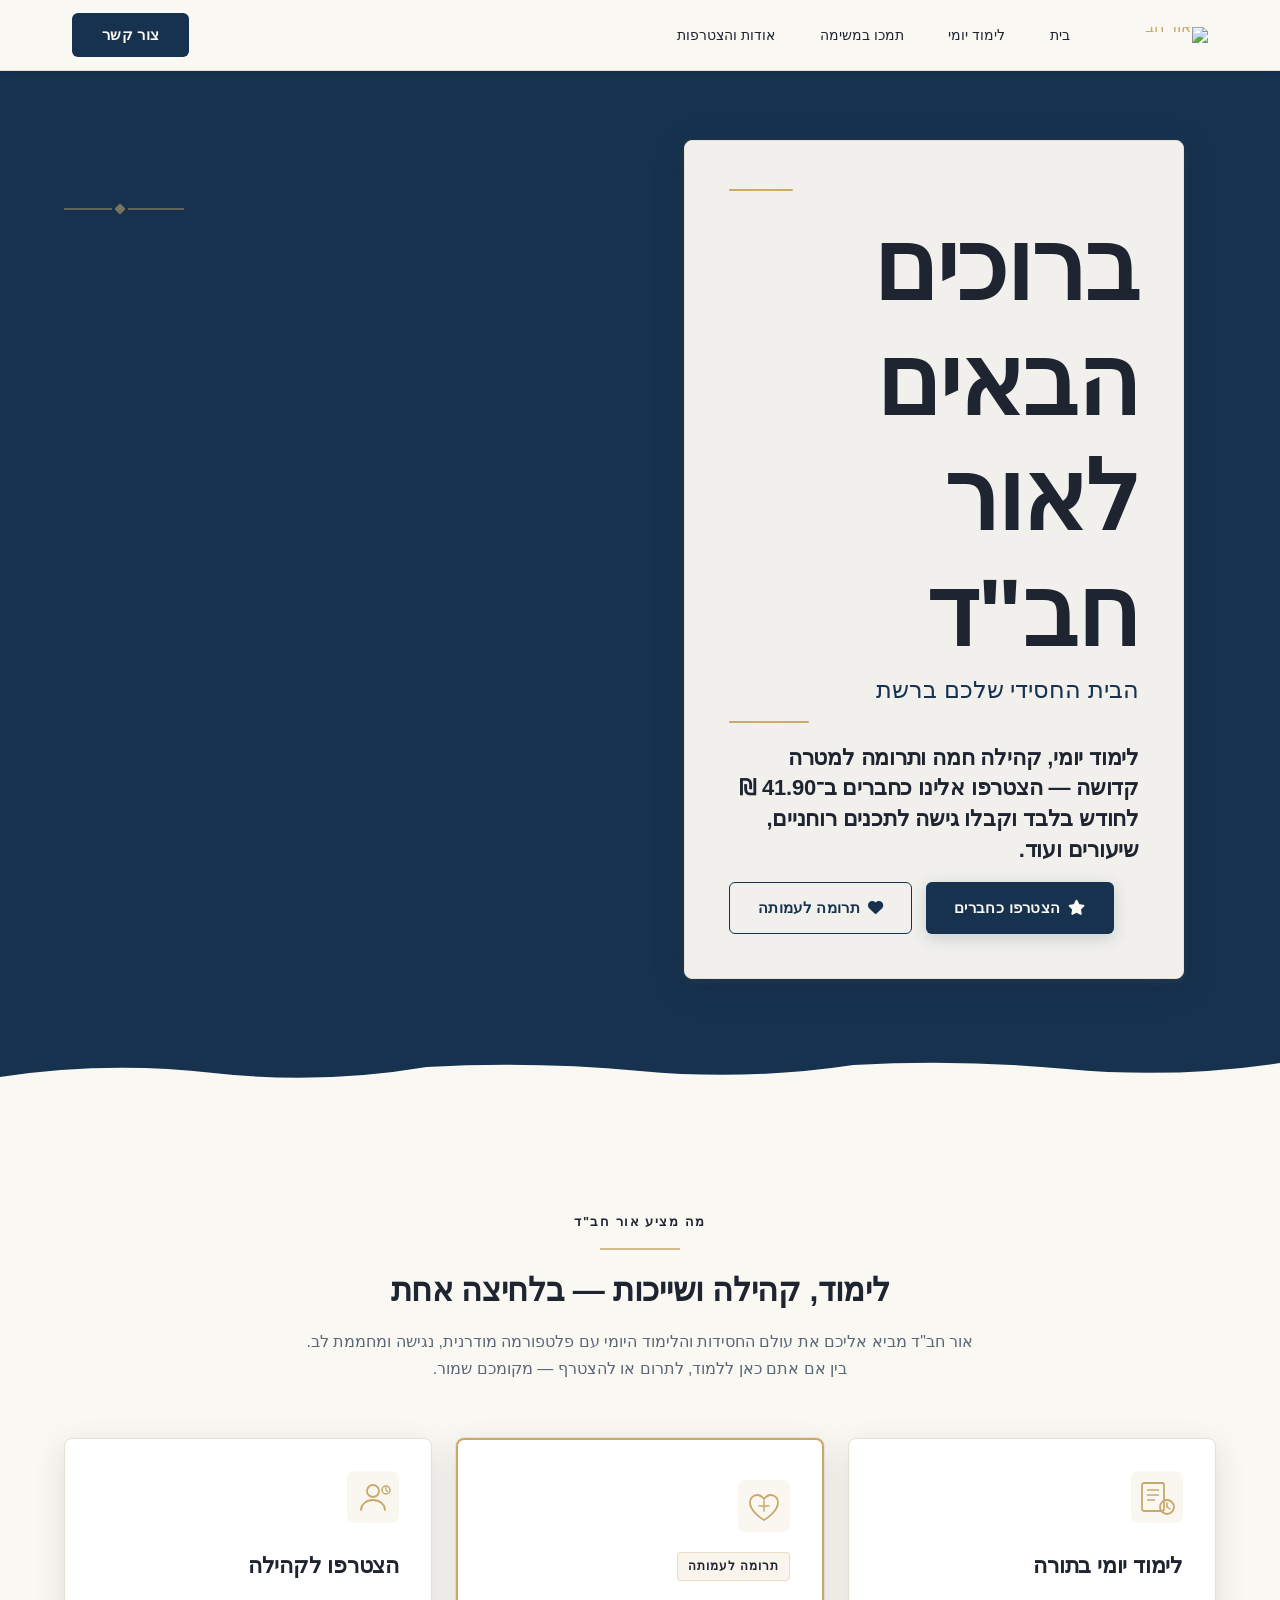
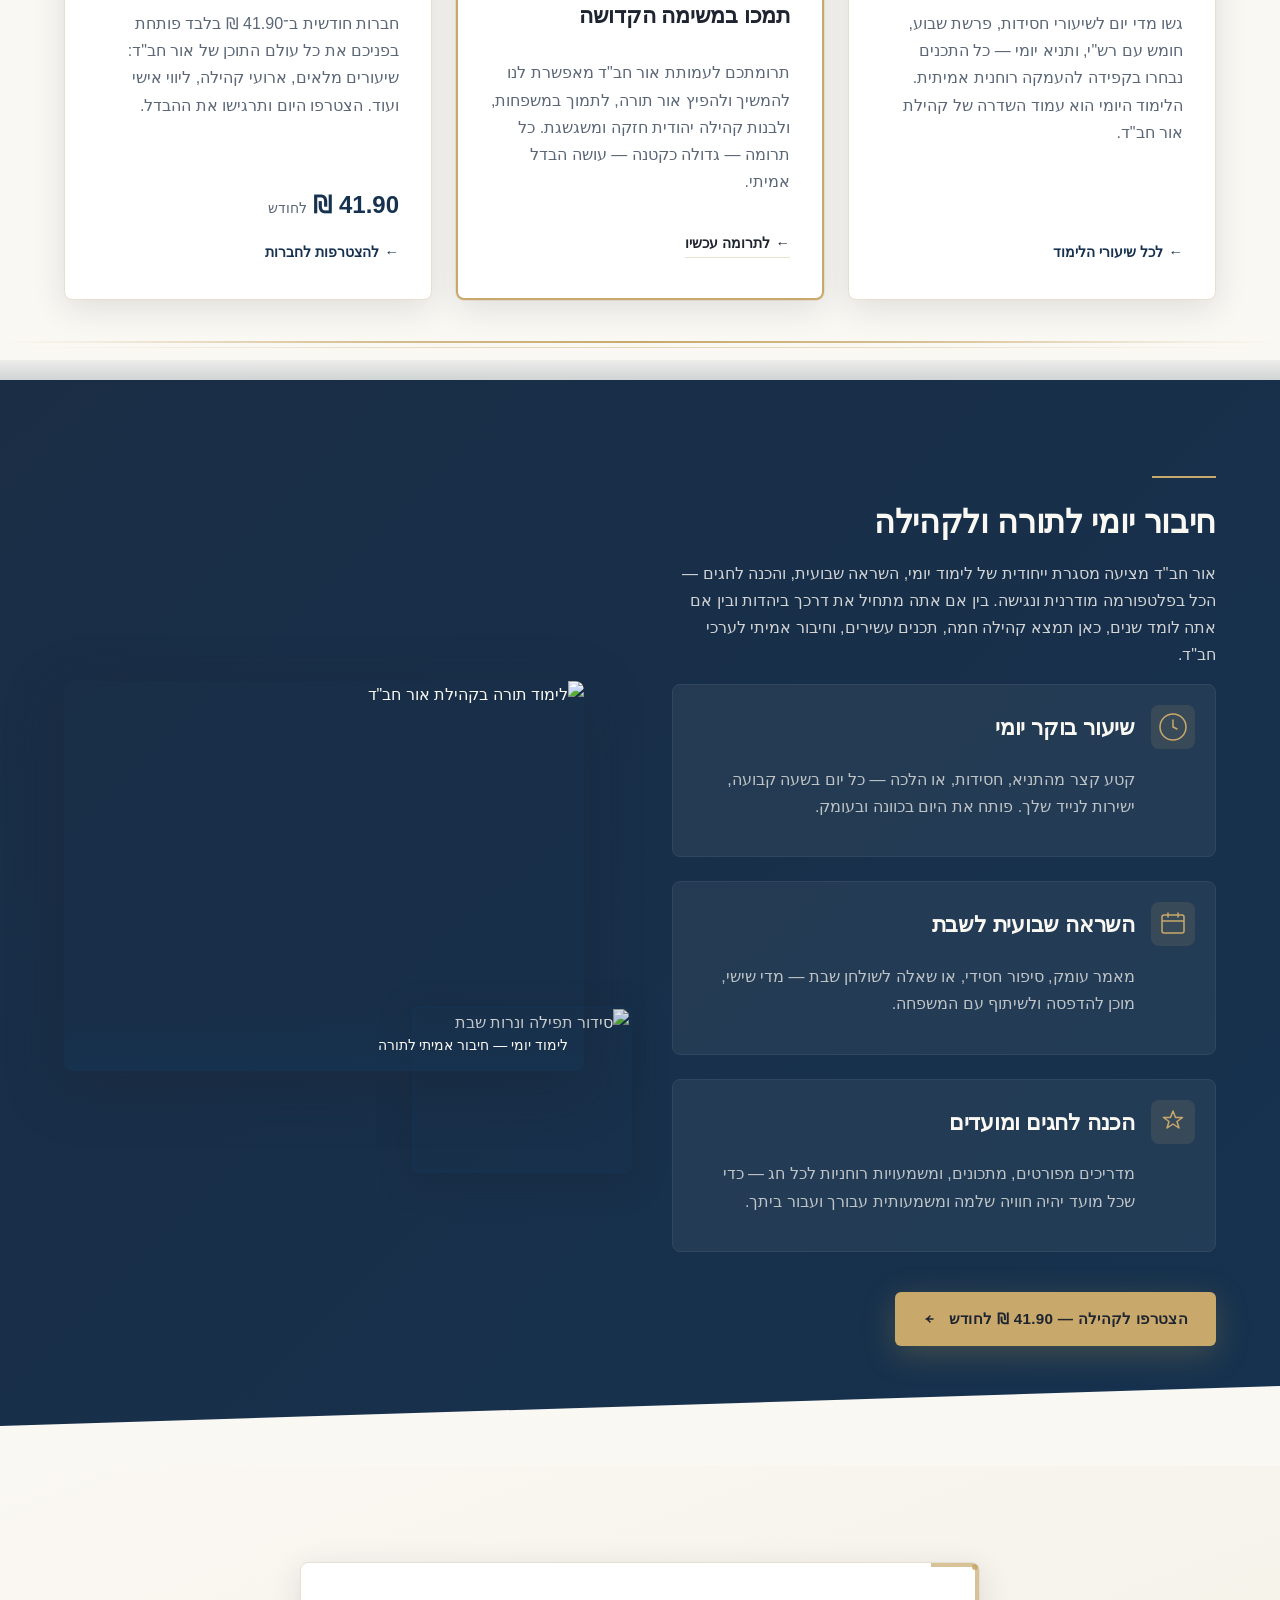
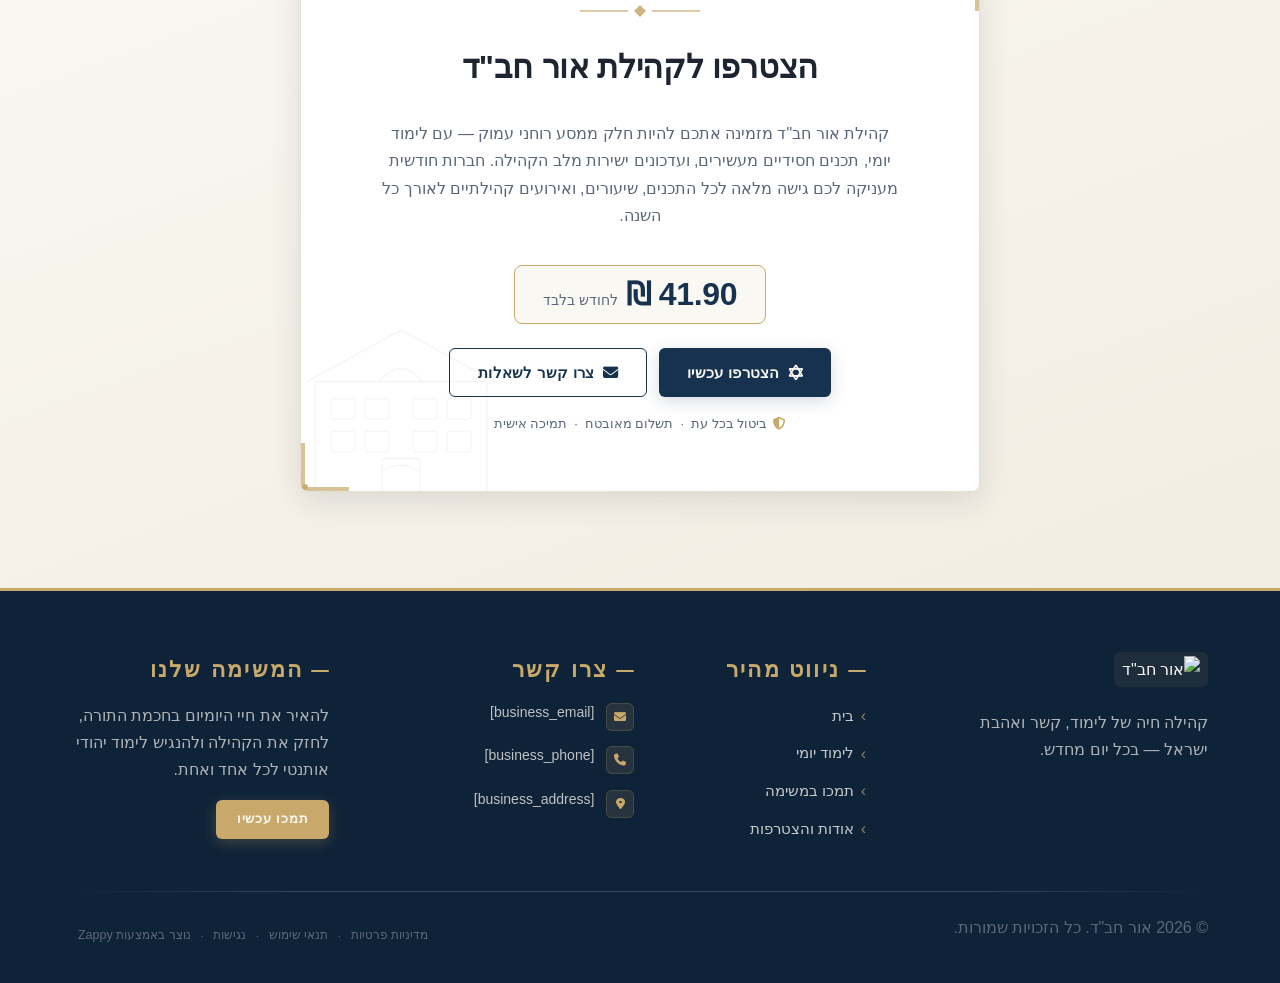
==== public/index.html @ 78608a61 "Background sync: Progressive GitHub Sync" ====
<!DOCTYPE html>
<html lang="he" dir="rtl">
<head>
    <meta charset="UTF-8">
    <meta name="viewport" content="width=device-width, initial-scale=1.0">
    <meta name="robots" content="index, follow">
    <title>הדליקו את הניצוץ היהודי שבכם — אור חב&quot;ד</title>
    <meta name="description" content="ברוכים הבאים לקהילת אור חב&quot;ד — מקום שבו לימוד יומי, חיבור רוחני וחיי תורה פוגשים את העולם הדיגיטלי המודרני. הצטרפו אלינו עוד היום!">
    <meta name="keywords" content="אור חב"ד, אור חב ד, קהילת חב"ד, יהדות מודרנית, לימוד יומי">
    
    <!-- Favicons -->
    <link rel="icon" type="image/x-icon" href="/assets/favicon.ico">
    <link rel="icon" type="image/png" sizes="16x16" href="/assets/favicon-16x16.png">
    <link rel="icon" type="image/png" sizes="32x32" href="/assets/favicon-32x32.png">
    <link rel="icon" type="image/png" sizes="48x48" href="/assets/favicon-48x48.png">
    <link rel="icon" type="image/png" sizes="192x192" href="/assets/favicon-192x192.png">
    <link rel="icon" type="image/png" sizes="512x512" href="/assets/favicon-512x512.png">
    <link rel="apple-touch-icon" href="/assets/apple-touch-icon.png">
    <!-- Zappy Analytics -->
<script>
(function() {
  'use strict';
  
  // Configuration
  var config = {
    websiteId: '23356488-f8ac-406c-a61a-46fda964bc00',
    apiUrl: 'https://api.zappy5.com/api/analytics/track',
    sessionDuration: 30 * 60 * 1000, // 30 minutes
    visitorDuration: 30 * 24 * 60 * 60 * 1000, // 30 days
    trackPageViews: true,
    trackClicks: true,
    trackFormSubmissions: true
  };
  
  // Generate or retrieve persistent visitor ID (30 days)
  function getVisitorId() {
    var visitorKey = 'zappy_visitor_' + config.websiteId;
    var visitor = null;
    
    try {
      visitor = localStorage.getItem(visitorKey);
      if (visitor) {
        var visitorData = JSON.parse(visitor);
        var now = Date.now();
        
        // Check if visitor ID is still valid (30 days)
        if (now - visitorData.created < config.visitorDuration) {
          // Update last seen timestamp
          visitorData.lastSeen = now;
          localStorage.setItem(visitorKey, JSON.stringify(visitorData));
          return visitorData.id;
        }
      }
    } catch (e) {
      console.warn('Zappy Analytics: LocalStorage not available');
    }
    
    // Generate new visitor ID
    var newVisitorId = 'zv_' + Date.now() + '_' + Math.random().toString(36).substr(2, 9);
    
    try {
      localStorage.setItem(visitorKey, JSON.stringify({
        id: newVisitorId,
        created: Date.now(),
        lastSeen: Date.now()
      }));
    } catch (e) {
      // Continue without local storage
    }
    
    return newVisitorId;
  }
  
  // Generate or retrieve session ID (30 minutes)
  function getSessionId() {
    var sessionKey = 'zappy_session_' + config.websiteId;
    var session = null;
    
    try {
      session = sessionStorage.getItem(sessionKey);
      if (session) {
        var sessionData = JSON.parse(session);
        var now = Date.now();
        
        // Check if session is still valid
        if (now - sessionData.timestamp < config.sessionDuration) {
          // Update timestamp
          sessionData.timestamp = now;
          sessionStorage.setItem(sessionKey, JSON.stringify(sessionData));
          return sessionData.id;
        }
      }
    } catch (e) {
      console.warn('Zappy Analytics: SessionStorage not available');
    }
    
    // Generate new session ID
    var newSessionId = 'zs_' + Date.now() + '_' + Math.random().toString(36).substr(2, 9);
    
    try {
      sessionStorage.setItem(sessionKey, JSON.stringify({
        id: newSessionId,
        timestamp: Date.now()
      }));
    } catch (e) {
      // Continue without session storage
    }
    
    return newSessionId;
  }
  
  var visitorId = getVisitorId();
  var sessionId = getSessionId();
  
  // Track an event
  function trackEvent(eventType, data) {
    data = data || {};
    
    var eventData = {
      website_id: config.websiteId,
      event_type: eventType,
      page_path: window.location.pathname,
      referrer: document.referrer || 'direct',
      visitor_id: visitorId,
      session_id: sessionId,
      metadata: data
    };
    
    // Use sendBeacon if available (better for page unload events)
    if (navigator.sendBeacon) {
      var blob = new Blob([JSON.stringify(eventData)], { type: 'application/json' });
      navigator.sendBeacon(config.apiUrl, blob);
    } else {
      // Fallback to fetch
      fetch(config.apiUrl, {
        method: 'POST',
        headers: {
          'Content-Type': 'application/json'
        },
        body: JSON.stringify(eventData),
        keepalive: true
      }).catch(function(error) {
        console.warn('Zappy Analytics: Failed to track event', error);
      });
    }
  }
  
  // Track page view
  if (config.trackPageViews) {
    trackEvent('pageview', {
      title: document.title,
      url: window.location.href
    });
  }
  
  // Track clicks on important elements
  if (config.trackClicks) {
    document.addEventListener('click', function(e) {
      var target = e.target;
      
      // Track button clicks (counted as actions)
      if (target.tagName === 'BUTTON' || target.closest('button')) {
        var button = target.tagName === 'BUTTON' ? target : target.closest('button');
        trackEvent('click', {
          element: 'button',
          text: button.textContent.trim().substring(0, 100),
          id: button.id || null,
          class: button.className || null
        });
      }
      
      // Track link clicks (navigation - not counted as actions)
      else if (target.tagName === 'A' || target.closest('a')) {
        var link = target.tagName === 'A' ? target : target.closest('a');
        trackEvent('navigation', {
          element: 'link',
          text: link.textContent.trim().substring(0, 100),
          href: link.href,
          external: link.hostname !== window.location.hostname
        });
      }
    }, true);
  }
  
  // Track form submissions
  if (config.trackFormSubmissions) {
    document.addEventListener('submit', function(e) {
      var form = e.target;
      
      trackEvent('form_submit', {
        form_id: form.id || null,
        form_name: form.name || null,
        form_action: form.action || null,
        form_method: form.method || 'GET'
      });
    }, true);
  }
  
  // Track time on page (send on page unload)
  var pageLoadTime = Date.now();
  
  window.addEventListener('beforeunload', function() {
    var timeOnPage = Math.floor((Date.now() - pageLoadTime) / 1000); // in seconds
    
    trackEvent('page_unload', {
      time_on_page: timeOnPage,
      page_path: window.location.pathname
    });
  });
  
  // Expose tracking function globally for custom events
  window.zappyAnalytics = {
    track: trackEvent,
    getVisitorId: function() { return visitorId; },
    getSessionId: function() { return sessionId; }
  };
  
})();
</script>
<!-- End Zappy Analytics -->
    <meta property="og:title" content="הדליקו את הניצוץ היהודי שבכם — אור חב&quot;ד">
    <meta property="og:description" content="ברוכים הבאים לקהילת אור חב&quot;ד — מקום שבו לימוד יומי, חיבור רוחני וחיי תורה פוגשים את העולם הדיגיטלי המודרני. הצטרפו אלינו עוד היום!">
    <meta name="twitter:card" content="summary_large_image">
    <meta name="twitter:title" content="הדליקו את הניצוץ היהודי שבכם — אור חב&quot;ד">
    <meta name="twitter:description" content="ברוכים הבאים לקהילת אור חב&quot;ד — מקום שבו לימוד יומי, חיבור רוחני וחיי תורה פוגשים את העולם הדיגיטלי המודרני. הצטרפו אלינו עוד היום!">
    <meta property="og:type" content="website">
  <meta property="og:locale" content="he_IL">
  
  
  
  
  
  <link rel="stylesheet" href="https://cdnjs.cloudflare.com/ajax/libs/font-awesome/6.4.0/css/all.min.css">
  <link rel="stylesheet" href="https://fonts.googleapis.com/css2?family=Inter:wght@400;500;600;700&amp;display=swap">



  
    <!-- Favicons -->
    <link rel="icon" type="image/x-icon" href="/assets/favicon.ico">
    <link rel="icon" type="image/png" sizes="16x16" href="/assets/favicon-16x16.png">
    <link rel="icon" type="image/png" sizes="32x32" href="/assets/favicon-32x32.png">
    <link rel="icon" type="image/png" sizes="48x48" href="/assets/favicon-48x48.png">
    <link rel="icon" type="image/png" sizes="192x192" href="/assets/favicon-192x192.png">
    <link rel="icon" type="image/png" sizes="512x512" href="/assets/favicon-512x512.png">
    <link rel="apple-touch-icon" href="/assets/apple-touch-icon.png">
    <!-- Cookie Consent -->
    <link rel="stylesheet" href="https://cdn.jsdelivr.net/npm/vanilla-cookieconsent@3/dist/cookieconsent.css">
    <script src="https://cdn.jsdelivr.net/npm/vanilla-cookieconsent@3/dist/cookieconsent.umd.js"></script>
    <!-- Mickidum Accessibility Toolbar -->
    <script src="https://cdn.jsdelivr.net/gh/mickidum/acc_toolbar/acctoolbar/acctoolbar.min.js"></script>
    <link rel="stylesheet" href="/styles.css">

    <style id="zappy-dropdown-submenu-styles">
      /* ========== DESKTOP DROPDOWN SUBMENU STYLES ========== */
      /* Base styles for dropdown submenus - parent must be positioned */
      .nav-menu li:has(.sub-menu), nav li:has(.sub-menu), .navbar li:has(.sub-menu), #navMenu li:has(.sub-menu) { position: relative; }
      /* Submenu base - hidden by default */
      .nav-menu .sub-menu, nav .sub-menu, .navbar .sub-menu, #navMenu .sub-menu { display: block !important; position: absolute !important; top: 100%; left: 0; min-width: 220px; background: white; border-radius: 8px; box-shadow: 0 8px 25px rgba(0,0,0,0.15); padding: 8px 0; opacity: 0; visibility: hidden; transform: translateY(10px); transition: all 0.3s ease; z-index: 1000; list-style: none; pointer-events: none; }
      /* CRITICAL: Desktop hover styles to show dropdown */
      .nav-menu li:hover > .sub-menu, nav li:hover > .sub-menu, .navbar li:hover > .sub-menu, #navMenu li:hover > .sub-menu { opacity: 1 !important; visibility: visible !important; transform: translateY(0) !important; pointer-events: auto !important; }
      /* Submenu item styling */
      .sub-menu li { list-style: none; margin: 0; padding: 0; }
      .sub-menu a { display: block !important; padding: 10px 16px !important; color: var(--text-dark, #333) !important; font-weight: 500; text-decoration: none; white-space: nowrap; transition: background-color 0.2s; }
      .sub-menu .zappy-nav-child > a { padding-left: 28px !important; font-size: 0.9em !important; opacity: 0.85 !important; }
      [dir="rtl"] .sub-menu .zappy-nav-child > a, html[lang="he"] .sub-menu .zappy-nav-child > a, html[lang="ar"] .sub-menu .zappy-nav-child > a { padding-left: 10px !important; padding-right: 28px !important; }
      .sub-menu .zappy-nav-parent > a { font-weight: 600 !important; }
      .sub-menu a:hover { background-color: #f5f5f5; }
      /* RTL (Hebrew/Arabic) dropdown positioning */
      [dir="rtl"] .nav-menu .sub-menu, [dir="rtl"] nav .sub-menu, [dir="rtl"] .navbar .sub-menu, html[lang="he"] .nav-menu .sub-menu, html[lang="he"] nav .sub-menu, html[lang="he"] .navbar .sub-menu, html[lang="ar"] .nav-menu .sub-menu, html[lang="ar"] nav .sub-menu, html[lang="ar"] .navbar .sub-menu { left: auto !important; right: 0 !important; }
      /* Hide empty dropdown menus (exclude catalog sub-menus that use <a> children instead of <li>) */
      .sub-menu:empty, .sub-menu:not(:has(li:not(.zappy-hidden-menu-item))):not(:has(> a)), .sub-menu:not(:has(li)):not(:has(> a)) { display: none !important; opacity: 0 !important; visibility: hidden !important; pointer-events: none !important; }
      /* Desktop: show submenu on Menu Group hover */
      li:has(.menu-group-title):hover > .sub-menu { opacity: 1 !important; visibility: visible !important; transform: translateY(0) !important; pointer-events: auto !important; }
      /* Menu Group title styling */
      .nav-menu > li > .menu-group-title, #navMenu > li > .menu-group-title { display: inline-block; padding: 0.5rem 1rem; cursor: default; user-select: none; }
      
      /* ========== MOBILE SUBMENU STYLES ========== */
      @media (max-width: 768px) {
        .nav-menu .sub-menu, nav .sub-menu, .navbar .sub-menu, #navMenu .sub-menu { position: static !important; transform: none !important; box-shadow: none !important; background: transparent !important; max-height: 0; overflow: hidden; opacity: 0; visibility: hidden; transition: max-height 0.3s ease, opacity 0.3s ease; padding: 0 !important; border-radius: 0 !important; }
        .navbar .sub-menu.mobile-expanded, .nav-menu .sub-menu.mobile-expanded, #navMenu .sub-menu.mobile-expanded { max-height: none !important; overflow-y: visible !important; opacity: 1 !important; visibility: visible !important; padding: 8px 0 8px 16px !important; }
        [dir="rtl"] .sub-menu.mobile-expanded, html[lang="he"] .sub-menu.mobile-expanded { padding: 8px 16px 8px 0 !important; }
        /* Disable hover behavior on mobile */
        .nav-menu li:hover > .sub-menu, nav li:hover > .sub-menu, .navbar li:hover > .sub-menu, #navMenu li:hover > .sub-menu { opacity: 0; visibility: hidden; pointer-events: none; }
        .nav-menu li > .sub-menu.mobile-expanded, nav li > .sub-menu.mobile-expanded, .navbar li > .sub-menu.mobile-expanded, #navMenu li > .sub-menu.mobile-expanded { opacity: 1 !important; visibility: visible !important; pointer-events: auto !important; }
        .nav-menu li:has(.sub-menu), nav li:has(.sub-menu), .navbar li:has(.sub-menu), #navMenu li:has(.sub-menu) { display: flex !important; flex-wrap: wrap !important; align-items: center !important; position: relative !important; min-height: 44px !important; }
        .nav-menu li:has(.sub-menu) > a, nav li:has(.sub-menu) > a, .navbar li:has(.sub-menu) > a, #navMenu li:has(.sub-menu) > a { flex: 1 !important; min-width: 0 !important; }
        .nav-menu li:has(.sub-menu) > .menu-group-title, nav li:has(.sub-menu) > .menu-group-title, .navbar li:has(.sub-menu) > .menu-group-title, #navMenu li:has(.sub-menu) > .menu-group-title { flex: 1 !important; min-width: 0 !important; padding: 0 !important; line-height: inherit !important; }
        .nav-menu li:has(.sub-menu) > .sub-menu, nav li:has(.sub-menu) > .sub-menu, .navbar li:has(.sub-menu) > .sub-menu, #navMenu li:has(.sub-menu) > .sub-menu { flex-basis: 100% !important; width: 100% !important; }
        .nav-menu li:has(.sub-menu) > a [class*="chevron"], .nav-menu li:has(.sub-menu) > a [class*="arrow"], .nav-menu li:has(.sub-menu) > a .fa-chevron-down, .nav-menu li:has(.sub-menu) > a .fa-angle-down, nav li:has(.sub-menu) > a [class*="chevron"], nav li:has(.sub-menu) > a [class*="arrow"], #navMenu li:has(.sub-menu) > a [class*="chevron"], #navMenu li:has(.sub-menu) > a [class*="arrow"] { display: none !important; visibility: hidden !important; }
        .mobile-submenu-toggle { display: flex !important; align-items: center !important; justify-content: center !important; width: 44px !important; height: auto !important; background: transparent !important; border: none !important; cursor: pointer !important; color: var(--text-dark) !important; position: static !important; flex-shrink: 0 !important; align-self: stretch !important; z-index: 2 !important; padding: 0 !important; margin: 0 !important; }
        .mobile-submenu-toggle::after { content: '' !important; width: 0 !important; height: 0 !important; border-left: 6px solid transparent !important; border-right: 6px solid transparent !important; border-top: 7px solid currentColor !important; transition: transform 0.3s ease !important; }
        .mobile-submenu-toggle.expanded::after { transform: rotate(180deg) !important; }
        .sub-menu a { padding: 10px 0 !important; display: block !important; color: var(--text-dark) !important; white-space: normal !important; }
        .sub-menu .zappy-nav-child > a { padding-left: 28px !important; font-size: 0.9em !important; opacity: 0.85 !important; }
        [dir="rtl"] .sub-menu .zappy-nav-child > a, html[lang="he"] .sub-menu .zappy-nav-child > a, html[lang="ar"] .sub-menu .zappy-nav-child > a { padding-left: 0 !important; padding-right: 28px !important; }
        .sub-menu .zappy-nav-parent > a { font-weight: 600 !important; }
        .nav-menu.active, #navMenu.active { max-width: 100vw !important; overflow-x: hidden !important; box-sizing: border-box !important; }
        .navbar .sub-menu li a, nav.navbar .sub-menu li a, .zappy-products-dropdown .sub-menu a { color: var(--text-dark) !important; }
      }
      @media (min-width: 769px) { .mobile-submenu-toggle { display: none !important; } }
    </style>

    <style id="zappy-widget-visibility">
      html[dir="rtl"] .whatsapp-float { right: 20px !important; left: auto !important; }
      html[dir="ltr"] .whatsapp-float, html:not([dir]) .whatsapp-float { left: 20px !important; right: auto !important; }
      html[dir="rtl"] #mic-access-tool-general-button, html[dir="rtl"] .mic-access-tool-general-button,
      html[dir="rtl"] #mic-init-access-tool .mic-access-tool-general-button,
      html[dir="rtl"] #mic-init-access-tool #mic-access-tool-general-button,
      html[dir="rtl"] ._access-icon { left: 20px !important; right: auto !important; }
      html[dir="ltr"] #mic-access-tool-general-button, html[dir="ltr"] .mic-access-tool-general-button,
      html[dir="ltr"] #mic-init-access-tool .mic-access-tool-general-button,
      html[dir="ltr"] #mic-init-access-tool #mic-access-tool-general-button,
      html[dir="ltr"] ._access-icon,
      html:not([dir]) #mic-access-tool-general-button, html:not([dir]) .mic-access-tool-general-button,
      html:not([dir]) #mic-init-access-tool .mic-access-tool-general-button,
      html:not([dir]) #mic-init-access-tool #mic-access-tool-general-button,
      html:not([dir]) ._access-icon { right: 20px !important; left: auto !important; }
      @media (max-width: 768px) { .whatsapp-float { display: flex !important; } }
      @media (min-width: 769px) { .whatsapp-float { display: flex !important; } }
      @media (max-width: 768px) {
        #mic-access-tool-general-button, .mic-access-tool-general-button,
        #mic-init-access-tool .mic-access-tool-general-button, #mic-init-access-tool #mic-access-tool-general-button,
        ._access-icon { display: flex !important; visibility: visible !important; opacity: 1 !important; pointer-events: auto !important; }
        #mic-access-tool-box.opened-mic-access-tool, .mic-access-tool-box.opened-mic-access-tool,
        #mic-init-access-tool #mic-access-tool-box.opened-mic-access-tool {
          visibility: visible !important; opacity: 1 !important; pointer-events: auto !important;
        }
      }
      @media (min-width: 769px) {
        #mic-access-tool-general-button, .mic-access-tool-general-button,
        #mic-init-access-tool .mic-access-tool-general-button, #mic-init-access-tool #mic-access-tool-general-button,
        ._access-icon { display: flex !important; visibility: visible !important; opacity: 1 !important; pointer-events: auto !important; }
        #mic-access-tool-box.opened-mic-access-tool, .mic-access-tool-box.opened-mic-access-tool,
        #mic-init-access-tool #mic-access-tool-box.opened-mic-access-tool {
          visibility: visible !important; opacity: 1 !important; pointer-events: auto !important;
        }
      }
    </style>
</head>
<body>
<nav class="navbar" dir="rtl">
  <button class="mobile-toggle" id="mobileToggle" aria-label="Menu">
    <svg class="hamburger-icon" width="24" height="24" viewBox="0 0 24 24" fill="none">
      <path d="M3 12h18M3 6h18M3 18h18" stroke="currentColor" stroke-width="2" stroke-linecap="round"></path>
    </svg>
    <svg class="close-icon" width="24" height="24" viewBox="0 0 24 24" fill="none" style="display: none;">
      <path d="M18 6L6 18M6 6l12 12" stroke="currentColor" stroke-width="2" stroke-linecap="round"></path>
    </svg>
  </button>

  <button class="phone-header-btn" data-phone="[business_phone]" aria-label="Call">
    <svg width="20" height="20" viewBox="0 0 24 24" fill="currentColor">
      <path d="M22 16.92v3a2 2 0 0 1-2.18 2 19.79 19.79 0 0 1-8.63-3.07 19.5 19.5 0 0 1-6-6 19.79 19.79 0 0 1-3.07-8.67A2 2 0 0 1 4.11 2h3a2 2 0 0 1 2 1.72 12.84 12.84 0 0 0 .7 2.81 2 2 0 0 1-.45 2.11L8.09 9.91a16 16 0 0 0 6 6l1.27-1.27a2 2 0 0 1 2.11-.45 12.84 12.84 0 0 0 2.81.7A2 2 0 0 1 22 16.92z"></path>
    </svg>
  </button>

  <div class="nav-container">
    <div class="nav-right-group"><div class="nav-brand">
      <a href="/" class="logo-link"><img class="logo" src="/assets/site-----image-1.webp" alt="אור חב" ד"=""></a>
    </div><ul class="nav-menu" id="navMenu"><li><a href="/">בית</a></li><li><a href="/daily-learning">לימוד יומי</a></li><li><a href="/donate">תמכו במשימה</a></li><li><a href="/about">אודות והצטרפות</a></li></ul></div>

    

    <div class="nav-cta-container">
      <a href="/contact" class="nav-cta-btn">צור קשר</a>
    </div>
  </div>
</nav>
<script>

// Navbar Mobile Menu Toggle and Contrast Fix
(function() {
  // Use 'load' event instead of 'DOMContentLoaded' to ensure we run AFTER all other scripts
  window.addEventListener('load', function() {
    
    // FIX MOBILE BUTTON CONTRAST
    // Detect navbar background color and apply contrasting color to mobile buttons
    const navbar = document.querySelector('.navbar, nav, header');
    if (!navbar) {
      console.log('[Navbar] Navbar element not found');
      return;
    }
    
    // DECLARE VARIABLES EARLY to avoid Temporal Dead Zone errors
    // These are used in multiple places below
    let mobileToggle = document.getElementById('mobileToggle') ||
                       document.querySelector('.mobile-toggle') ||
                       document.querySelector('.hamburger') ||
                       document.querySelector('.hamburger-menu') ||
                       document.querySelector('.menu-toggle') ||
                       document.querySelector('.burger-menu') ||
                       document.querySelector('[aria-label="Menu"]') ||
                       document.querySelector('[aria-label="תפריט"]');
    
    const phoneBtn = document.querySelector('.phone-header-btn');
    
    const computedStyle = window.getComputedStyle(navbar);
    let bgColor = computedStyle.backgroundColor;
    
    console.log('[Navbar] Initial navbar background:', bgColor);
    
    // Check if background is transparent or rgba with 0 alpha
    const isTransparent = bgColor === 'transparent' || 
                         bgColor === 'rgba(0, 0, 0, 0)' ||
                         (bgColor.startsWith('rgba') && bgColor.includes(', 0)'));
    
    if (isTransparent) {
      // Check for background-image or gradient
      const bgImage = computedStyle.backgroundImage;
      if (bgImage && bgImage !== 'none') {
        console.log('[Navbar] Navbar has background image/gradient, using dark text');
        bgColor = 'rgb(240, 240, 240)'; // Assume light background
      } else {
        // Transparent navbar - check body background
        const bodyBg = window.getComputedStyle(document.body).backgroundColor;
        console.log('[Navbar] Navbar transparent, using body background:', bodyBg);
        bgColor = bodyBg;
      }
    }
    
    // Calculate luminance to determine if background is light or dark
    const rgb = bgColor.match(/\d+/g);
    if (rgb && rgb.length >= 3) {
      const r = parseInt(rgb[0]);
      const g = parseInt(rgb[1]);
      const b = parseInt(rgb[2]);
      const luminance = (0.299 * r + 0.587 * g + 0.114 * b) / 255;
      
      // Mobile button colors are set by Claude's AI-generated CSS (same as .nav-menu a)
      // No dynamic color overrides needed - colors come from the generated navbar CSS
      console.log('[Navbar] Mobile button colors preserved from Claude CSS (luminance:', luminance.toFixed(2) + ')');
      
      // FIX ICON SIZES - Ensure SVGs are properly sized and visible
      // INJECT CRITICAL CSS TO OVERRIDE ANY CONFLICTING RULES
      const criticalCSS = document.createElement('style');
      criticalCSS.id = 'zappy-mobile-nav-fix';
      const htmlLang = document.documentElement.lang || 'en';
      const htmlDir = document.documentElement.dir || 'ltr';
      // Check both dir attribute AND lang for RTL detection
      // dir="rtl" is the most reliable indicator
      const isRTL = htmlDir === 'rtl' || htmlLang === 'he' || htmlLang === 'ar';
      
      criticalCSS.textContent = `
        /* Hide mobile buttons on desktop, show only on mobile */
        @media (min-width: 769px) {
          .mobile-toggle,
          .phone-header-btn {
            display: none !important;
          }
        }
        
        /* Show and position mobile buttons correctly on mobile */
        @media (max-width: 768px) {
          .mobile-toggle,
          .phone-header-btn {
            position: absolute !important;
            top: 0 !important;
            bottom: 0 !important;
            margin-top: auto !important;
            margin-bottom: auto !important;
            z-index: 1001 !important;
            display: flex !important;
            align-items: center !important;
            justify-content: center !important;
            width: 36px !important;
            height: 36px !important;
            border-radius: 50% !important;
            border: none !important;
            cursor: pointer !important;
            padding: 6px !important;
            background: none !important;
            color: var(--nav-text, var(--text-dark)) !important;
            touch-action: manipulation !important;
            -webkit-tap-highlight-color: transparent !important;
          }
          
          /* LTR positioning (default): hamburger LEFT, phone RIGHT */
          html:not([dir="rtl"]):not([lang="he"]):not([lang="ar"]) .mobile-toggle,
          html[dir="ltr"] .mobile-toggle {
            left: 12px !important;
            right: auto !important;
          }
          html:not([dir="rtl"]):not([lang="he"]):not([lang="ar"]) .phone-header-btn,
          html[dir="ltr"] .phone-header-btn {
            right: 12px !important;
            left: auto !important;
          }
          
          /* RTL positioning: hamburger RIGHT, phone LEFT */
          html[dir="rtl"] .mobile-toggle,
          html[lang="he"] .mobile-toggle,
          html[lang="ar"] .mobile-toggle {
            right: 12px !important;
            left: auto !important;
          }
          html[dir="rtl"] .phone-header-btn,
          html[lang="he"] .phone-header-btn,
          html[lang="ar"] .phone-header-btn {
            left: 12px !important;
            right: auto !important;
          }
          
          /* CRITICAL: Ensure nav-container has min-height on mobile */
          /* All children are positioned absolutely/fixed on mobile, so height:auto collapses to 0 */
          .nav-container {
            min-height: 70px !important;
            position: relative !important;
          }
          
          /* Ensure SVG icons are properly sized and inherit color */
          .mobile-toggle svg,
          .phone-header-btn svg {
            width: 24px !important;
            height: 24px !important;
            /* Don't force display - let JavaScript control hamburger/close toggle */
          }
          
          /* Reset nav-cta-container on mobile - remove desktop box-shadow/padding */
          /* that creates a visible ghost box when CTA button is hidden */
          .nav-cta-container {
            box-shadow: none !important;
            padding: 0 !important;
          }
          
          /* Hide nav-cta-container entirely on mobile when there's no lang-switcher */
          /* (only the CTA button is inside, and it's hidden on mobile) */
          .nav-cta-container:not(:has(.lang-switcher)) {
            display: none !important;
          }
          
          /* CRITICAL: Prevent hero image fade gradient from bleeding over headline text */
          /* The .image-fade-gradient has bottom: -30px (extends below parent) */
          /* On mobile stacked layout, this overlaps the h1 text below the image */
          .hero-image-column {
            overflow: hidden !important;
          }
          .image-fade-gradient {
            bottom: 0 !important;
          }
          
          /* Hide desktop language switcher on mobile - hamburger menu handles it */
          /* High specificity to override stored CSS */
          .lang-switcher,
          .nav-cta-container .lang-switcher,
          .nav-container .lang-switcher,
          .navbar .lang-switcher,
          .navbar .nav-cta-container .lang-switcher {
            display: none !important;
          }
        }
      `;
      
      // Remove existing fix if present and inject new one
      const existing = document.getElementById('zappy-mobile-nav-fix');
      if (existing) existing.remove();
      document.head.appendChild(criticalCSS);
      
      console.log('[Navbar] Critical CSS injected for mobile nav positioning');
      
      // ONLY apply inline positioning styles on mobile viewport
      // On desktop, the CSS handles hiding these buttons with display: none
      // Inline styles were breaking desktop layout by overriding CSS
      const isMobileViewport = window.innerWidth <= 768;
      
      if (mobileToggle) {
        // Icon sizing applies to all viewports for consistency
        const hamburgerIcon = mobileToggle.querySelector('.hamburger-icon');
        const closeIcon = mobileToggle.querySelector('.close-icon');
        
        if (hamburgerIcon) {
          hamburgerIcon.style.setProperty('width', '24px', 'important');
          hamburgerIcon.style.setProperty('height', '24px', 'important');
          hamburgerIcon.style.setProperty('display', 'block', 'important'); // Show hamburger by default
        }
        if (closeIcon) {
          closeIcon.style.setProperty('width', '24px', 'important');
          closeIcon.style.setProperty('height', '24px', 'important');
          closeIcon.style.setProperty('display', 'none', 'important'); // Hide close icon by default
        }
        
        // ONLY set positioning inline styles on mobile
        if (isMobileViewport) {
          mobileToggle.style.setProperty('position', 'absolute', 'important');
          mobileToggle.style.setProperty('top', '0', 'important');
          mobileToggle.style.setProperty('bottom', '0', 'important');
          mobileToggle.style.setProperty('margin-top', 'auto', 'important');
          mobileToggle.style.setProperty('margin-bottom', 'auto', 'important');
          mobileToggle.style.setProperty('z-index', '1001', 'important');
          
          // Clear any inline left/right so CSS can take over based on html[dir]
          mobileToggle.style.removeProperty('left');
          mobileToggle.style.removeProperty('right');
          
          console.log('[Navbar] Mobile toggle positioning applied (mobile viewport)');
        } else {
          // On desktop, clear any positioning styles to let CSS handle it
          mobileToggle.style.removeProperty('position');
          mobileToggle.style.removeProperty('top');
          mobileToggle.style.removeProperty('transform');
          mobileToggle.style.removeProperty('z-index');
          mobileToggle.style.removeProperty('left');
          mobileToggle.style.removeProperty('right');
          console.log('[Navbar] Desktop viewport - cleared mobile toggle inline positioning');
        }
      }
      
      if (phoneBtn) {
        // Icon sizing applies to all viewports
        const phoneIcon = phoneBtn.querySelector('svg');
        if (phoneIcon) {
          phoneIcon.style.width = '24px';
          phoneIcon.style.height = '24px';
          phoneIcon.setAttribute('width', '24');
          phoneIcon.setAttribute('height', '24');
        }
        
        // ONLY set positioning inline styles on mobile
        if (isMobileViewport) {
          phoneBtn.style.setProperty('position', 'absolute', 'important');
          phoneBtn.style.setProperty('top', '0', 'important');
          phoneBtn.style.setProperty('bottom', '0', 'important');
          phoneBtn.style.setProperty('margin-top', 'auto', 'important');
          phoneBtn.style.setProperty('margin-bottom', 'auto', 'important');
          phoneBtn.style.setProperty('z-index', '1001', 'important');
          
          // Clear any inline left/right so CSS can take over based on html[dir]
          phoneBtn.style.removeProperty('left');
          phoneBtn.style.removeProperty('right');
          
          console.log('[Navbar] Phone button positioning applied (mobile viewport)');
        } else {
          // On desktop, clear any positioning styles to let CSS handle it
          phoneBtn.style.removeProperty('position');
          phoneBtn.style.removeProperty('top');
          phoneBtn.style.removeProperty('transform');
          phoneBtn.style.removeProperty('z-index');
          phoneBtn.style.removeProperty('left');
          phoneBtn.style.removeProperty('right');
          console.log('[Navbar] Desktop viewport - cleared phone button inline positioning');
        }
      }
    } else {
      console.log('[Navbar] Could not parse background color:', bgColor);
    }
    
    // MOBILE MENU TOGGLE
    // Re-query in case DOM changed (mobileToggle already declared at top of function)
    mobileToggle = document.getElementById('mobileToggle') ||
                   document.querySelector('.mobile-toggle') ||
                   document.querySelector('.hamburger') ||
                   document.querySelector('.hamburger-menu') ||
                   document.querySelector('.menu-toggle') ||
                   document.querySelector('.burger-menu') ||
                   document.querySelector('[aria-label="Menu"]') ||
                   document.querySelector('[aria-label="תפריט"]');
    
    // EXPANDED SEARCH: Find nav menu by ID or class
    const navMenu = document.getElementById('navMenu') ||
                  document.querySelector('.nav-menu') ||
                  document.querySelector('.nav-links') ||
                  document.querySelector('nav ul:not(.submenu)');
    
    if (!mobileToggle || !navMenu) {
      console.log('[Navbar] Mobile toggle or menu not found:', { toggle: !!mobileToggle, menu: !!navMenu });
      return;
    }
    
    // Ensure navMenu has ID for CSS targeting
    if (!navMenu.id) {
      navMenu.id = 'navMenu';
    }
    
    console.log('[Navbar] Initializing mobile menu...');
    
    // Remove any existing event listeners by cloning the button
    const newToggle = mobileToggle.cloneNode(true);
    mobileToggle.parentNode.replaceChild(newToggle, mobileToggle);
    
    // Toggle menu handler (shared by click and touchend)
    function handleToggle(e) {
      e.preventDefault();
      e.stopPropagation();
      
      const hamburgerIcon = newToggle.querySelector('.hamburger-icon');
      const closeIcon = newToggle.querySelector('.close-icon');
      const isActive = navMenu.classList.contains('active');
      
      if (isActive) {
        // Close menu
        navMenu.classList.remove('active');
        if (hamburgerIcon) hamburgerIcon.style.setProperty('display', 'block', 'important');
        if (closeIcon) closeIcon.style.setProperty('display', 'none', 'important');
        document.body.style.overflow = '';
        console.log('[Navbar] Menu closed');
      } else {
        // Open menu
        navMenu.classList.add('active');
        if (hamburgerIcon) hamburgerIcon.style.setProperty('display', 'none', 'important');
        if (closeIcon) closeIcon.style.setProperty('display', 'block', 'important');
        document.body.style.overflow = 'hidden';
        console.log('[Navbar] Menu opened');
      }
    }
    
    // Use click for desktop/emulation and touchend as iOS Safari fallback.
    // Prevent double-fire with a timestamp guard.
    var lastToggleTime = 0;
    function guardedToggle(e) {
      var now = Date.now();
      if (now - lastToggleTime < 300) return;
      lastToggleTime = now;
      handleToggle(e);
    }
    
    newToggle.addEventListener('click', guardedToggle);
    newToggle.addEventListener('touchend', guardedToggle);
    
    // Close menu when clicking nav links (but NOT dropdown toggles)
    const navLinks = navMenu.querySelectorAll('a');
    navLinks.forEach(function(link) {
      link.addEventListener('click', function() {
        // Don't close if it's a dropdown child (unless it's a real navigation link)
        if (this.getAttribute('href') === '#') return;
        
        const hamburgerIcon = newToggle.querySelector('.hamburger-icon');
        const closeIcon = newToggle.querySelector('.close-icon');
        
        navMenu.classList.remove('active');
        if (hamburgerIcon) hamburgerIcon.style.setProperty('display', 'block', 'important');
        if (closeIcon) closeIcon.style.setProperty('display', 'none', 'important');
        document.body.style.overflow = '';
        console.log('[Navbar] Menu closed (link clicked)');
      });
    });
    
    // DROPDOWN MENU TOGGLE (for mobile and touch devices)
    var dropdownToggles = navMenu.querySelectorAll('.dropdown-toggle');
    dropdownToggles.forEach(function(toggle) {
      toggle.addEventListener('click', function(e) {
        e.preventDefault();
        e.stopPropagation();
        var parent = this.closest('.nav-dropdown');
        if (!parent) return;
        
        // Close other open dropdowns at the same level
        var siblings = parent.parentNode.querySelectorAll('.nav-dropdown.open');
        siblings.forEach(function(sib) {
          if (sib !== parent) sib.classList.remove('open');
        });
        
        parent.classList.toggle('open');
        console.log('[Navbar] Dropdown toggled:', parent.classList.contains('open') ? 'open' : 'closed');
      });
    });
    
    // Close dropdowns when clicking outside
    document.addEventListener('click', function(e) {
      if (!e.target.closest('.nav-dropdown')) {
        var openDropdowns = document.querySelectorAll('.nav-dropdown.open');
        openDropdowns.forEach(function(dd) { dd.classList.remove('open'); });
      }
    });
    
    console.log('[Navbar] Dropdown handlers initialized for ' + dropdownToggles.length + ' dropdowns');
    
    // Phone button functionality (phoneBtn already declared at top of function)
    if (phoneBtn) {
      phoneBtn.addEventListener('click', function() {
        // Get phone number from placeholder in page or use default
        const phoneLinks = document.querySelectorAll('a[href^="tel:"]');
        const phoneNumber = phoneLinks.length > 0 
          ? phoneLinks[0].getAttribute('href').replace('tel:', '')
          : '[business_phone]';
        
        window.location.href = 'tel:' + phoneNumber;
        console.log('[Navbar] Phone button clicked');
      });
    }
    
    console.log('[Navbar] Mobile menu initialized successfully');
    
    // WhatsApp button visibility is now controlled via CSS (siteSettings).
    // No JS-based desktop hiding — the button is visible on both mobile and desktop by default.
  });
})();

</script>
  
  <main>
    <section data-band-index="0" class="index-hero-section" data-layout-spec="בית-hero" dir="rtl" data-hero-type="fullscreen-scrim">
  <!-- Background Image -->
  <div class="index-hero-bg">
    <img data-hero-bg="true" data-placeholder="index-hero-image-1" data-context="Warm, luminous interior of a Chabad Jewish study hall and community space. Natural light streams through tall windows onto wooden tables with open books (Talmud, Chumash). A rabbi and community members of various ages sit together learning, smiling warmly. Bookshelves lined with Hebrew volumes in the background. Atmosphere is inviting, scholarly, and spiritually uplifting. Bright and welcoming, golden afternoon light." width="1200" height="700" src="/assets/site-index-hero-image-1.webp" alt="קהילת אור חב&quot;ד - בית מדרש חם ומזמין">
  </div>

  <!-- Scrim Overlay -->
  <div class="index-hero-scrim" aria-hidden="true"></div>

  <!-- Ornamental divider motif (decorative) -->
  <div class="index-hero-ornament" aria-hidden="true">
    <svg data-no-icon-edit="true" aria-hidden="true" width="120" height="18" viewBox="0 0 120 18" fill="none" xmlns="http://www.w3.org/2000/svg">
      <line x1="0" y1="9" x2="48" y2="9" stroke="#C8A96B" stroke-width="1.5" stroke-opacity="0.8"></line>
      <rect x="52" y="5" width="8" height="8" rx="1" fill="#C8A96B" fill-opacity="0.8" transform="rotate(45 56 9)"></rect>
      <line x1="64" y1="9" x2="120" y2="9" stroke="#C8A96B" stroke-width="1.5" stroke-opacity="0.8"></line>
    </svg>
  </div>

  <!-- Content Card -->
  <div class="index-hero-card-wrap">
    <article class="index-hero-card">
      <!-- Gold micro-divider above H1 -->
      <div class="index-hero-gold-rule" aria-hidden="true"></div>

      <h1 class="index-hero-h1">ברוכים הבאים לאור חב"ד<br><span class="index-hero-h1-sub">הבית החסידי שלכם ברשת</span></h1>

      <!-- Gold rule accent under H1 -->
      <div class="index-hero-gold-rule index-hero-gold-rule--below" aria-hidden="true"></div>

      <h3 class="index-hero-subtitle">לימוד יומי, קהילה חמה ותרומה למטרה קדושה — הצטרפו אלינו כחברים ב־41.90 ₪ לחודש בלבד וקבלו גישה לתכנים רוחניים, שיעורים ועוד.</h3>

      <div class="index-hero-ctas">
        <a href="/membership" class="index-hero-btn-primary">
          <i class="fas fa-star" aria-hidden="true"></i>
          הצטרפו כחברים
        </a>
        <a href="/donate" class="index-hero-btn-secondary">
          <i class="fas fa-heart" aria-hidden="true"></i>
          תרומה לעמותה
        </a>
      </div>
    </article>
  </div>

  <!-- Bottom Divider: soft curved paper-edge to next light section -->
  <div class="index-hero-divider-wrapper">
    <svg data-no-icon-edit="true" aria-hidden="true" viewBox="0 0 1440 72" preserveAspectRatio="none" xmlns="http://www.w3.org/2000/svg">
      <path d="M0,72 L0,38 Q120,22 240,34 T480,28 Q600,22 720,32 T960,26 Q1080,20 1200,30 T1440,24 L1440,72 Z" fill="#FAF8F3"></path>
    </svg>
  </div>
</section>

<section data-band-index="1" class="index-features-section" data-layout-spec="בית-features" dir="rtl">
  <div class="index-features-container">

    <!-- Intro Block -->
    <div class="index-features-intro">
      <span class="index-features-eyebrow">מה מציע אור חב"ד</span>
      <div class="index-features-gold-rule" aria-hidden="true"></div>
      <h2 class="index-features-heading">לימוד, קהילה ושייכות — בלחיצה אחת</h2>
      <p class="index-features-subheading">אור חב"ד מביא אליכם את עולם החסידות והלימוד היומי עם פלטפורמה מודרנית, נגישה ומחממת לב. בין אם אתם כאן ללמוד, לתרום או להצטרף — מקומכם שמור.</p>
    </div>

    <!-- Cards Grid -->
    <div class="index-features-grid">

      <!-- Card 1: Daily Learning -->
      <article class="index-feature-card">
        <div class="index-feature-card-icon" aria-hidden="true">
          <svg data-element-type="icon" data-icon-type="svg" width="40" height="40" viewBox="0 0 40 40" fill="none" xmlns="http://www.w3.org/2000/svg">
            <rect x="5" y="6" width="22" height="28" rx="2" stroke="currentColor" stroke-width="1.8" fill="none"></rect>
            <line x1="10" y1="13" x2="22" y2="13" stroke="currentColor" stroke-width="1.5"></line>
            <line x1="10" y1="18" x2="22" y2="18" stroke="currentColor" stroke-width="1.5"></line>
            <line x1="10" y1="23" x2="18" y2="23" stroke="currentColor" stroke-width="1.5"></line>
            <circle cx="30" cy="30" r="7" stroke="currentColor" stroke-width="1.8" fill="none"></circle>
            <line x1="30" y1="26" x2="30" y2="30" stroke="currentColor" stroke-width="1.5" stroke-linecap="round"></line>
            <line x1="30" y1="30" x2="33" y2="32" stroke="currentColor" stroke-width="1.5" stroke-linecap="round"></line>
          </svg>
        </div>
        <div class="index-feature-card-content">
          <h3 class="index-feature-card-title">לימוד יומי בתורה</h3>
          <p class="index-feature-card-desc">גשו מדי יום לשיעורי חסידות, פרשת שבוע, חומש עם רש"י, ותניא יומי — כל התכנים נבחרו בקפידה להעמקה רוחנית אמיתית. הלימוד היומי הוא עמוד השדרה של קהילת אור חב"ד.</p>
          <a href="/learning" class="index-feature-card-link">לכל שיעורי הלימוד <span aria-hidden="true">←</span></a>
        </div>
      </article>

      <!-- Card 2: Donation (Featured/Center) -->
      <article class="index-feature-card index-feature-card--featured">
        <div class="index-feature-card-icon" aria-hidden="true">
          <svg data-element-type="icon" data-icon-type="svg" width="40" height="40" viewBox="0 0 40 40" fill="none" xmlns="http://www.w3.org/2000/svg">
            <path d="M20 34C20 34 6 26 6 16.5C6 12.4 9.1 9 13 9C15.8 9 18.2 10.6 20 13C21.8 10.6 24.2 9 27 9C30.9 9 34 12.4 34 16.5C34 26 20 34 20 34Z" stroke="currentColor" stroke-width="1.8" fill="none"></path>
            <line x1="20" y1="15" x2="20" y2="25" stroke="currentColor" stroke-width="1.5" stroke-linecap="round"></line>
            <line x1="15" y1="20" x2="25" y2="20" stroke="currentColor" stroke-width="1.5" stroke-linecap="round"></line>
          </svg>
        </div>
        <div class="index-feature-card-content">
          <span class="index-feature-card-badge">תרומה לעמותה</span>
          <h3 class="index-feature-card-title">תמכו במשימה הקדושה</h3>
          <p class="index-feature-card-desc">תרומתכם לעמותת אור חב"ד מאפשרת לנו להמשיך ולהפיץ אור תורה, לתמוך במשפחות, ולבנות קהילה יהודית חזקה ומשגשגת. כל תרומה — גדולה כקטנה — עושה הבדל אמיתי.</p>
          <a href="/donate" class="index-feature-card-link index-feature-card-link--featured">לתרומה עכשיו <span aria-hidden="true">←</span></a>
        </div>
      </article>

      <!-- Card 3: Membership -->
      <article class="index-feature-card">
        <div class="index-feature-card-icon" aria-hidden="true">
          <svg data-element-type="icon" data-icon-type="svg" width="40" height="40" viewBox="0 0 40 40" fill="none" xmlns="http://www.w3.org/2000/svg">
            <circle cx="20" cy="14" r="6" stroke="currentColor" stroke-width="1.8" fill="none"></circle>
            <path d="M8 33C8 27.477 13.373 23 20 23C26.627 23 32 27.477 32 33" stroke="currentColor" stroke-width="1.8" stroke-linecap="round" fill="none"></path>
            <circle cx="33" cy="13" r="4" stroke="currentColor" stroke-width="1.5" fill="none"></circle>
            <path d="M33 10.5V13L34.5 14.5" stroke="currentColor" stroke-width="1.3" stroke-linecap="round"></path>
          </svg>
        </div>
        <div class="index-feature-card-content">
          <h3 class="index-feature-card-title">הצטרפו לקהילה</h3>
          <p class="index-feature-card-desc">חברות חודשית ב־41.90 ₪ בלבד פותחת בפניכם את כל עולם התוכן של אור חב"ד: שיעורים מלאים, ארועי קהילה, ליווי אישי ועוד. הצטרפו היום ותרגישו את ההבדל.</p>
          <div class="index-feature-card-price">
            <span class="index-feature-price-amount">41.90 ₪</span>
            <span class="index-feature-price-period">לחודש</span>
          </div>
          <a href="/membership" class="index-feature-card-link">להצטרפות לחברות <span aria-hidden="true">←</span></a>
        </div>
      </article>

    </div>
    <!-- End Cards Grid -->

  </div>

  <!-- Bottom Divider: Double Gold Rule -->
  <div class="index-features-divider-wrapper" aria-hidden="true">
    <div class="index-features-double-rule">
      <div class="index-features-rule-line"></div>
      <div class="index-features-rule-line index-features-rule-line--thin"></div>
    </div>
    <div class="index-features-slate-band"></div>
  </div>

</section>

<section data-band-index="2" class="index-showcase-section" data-layout-spec="בית-showcase" dir="rtl">
  <div class="index-showcase-container">

    <!-- Content Column (START = RIGHT in RTL) -->
    <div class="index-showcase-content">

      <!-- Gold rule accent -->
      <div class="index-showcase-gold-rule" aria-hidden="true"></div>

      <h2 class="index-showcase-heading">חיבור יומי לתורה ולקהילה</h2>

      <p class="index-showcase-lead">אור חב"ד מציעה מסגרת ייחודית של לימוד יומי, השראה שבועית, והכנה לחגים — הכל בפלטפורמה מודרנית ונגישה. בין אם אתה מתחיל את דרכך ביהדות ובין אם אתה לומד שנים, כאן תמצא קהילה חמה, תכנים עשירים, וחיבור אמיתי לערכי חב"ד.</p>

      <!-- Learning Tracks List -->
      <ul class="index-showcase-tracks">

        <li class="index-showcase-track-item">
          <div class="index-showcase-track-icon" aria-hidden="true">
            <svg data-element-type="icon" data-icon-type="svg" width="28" height="28" viewBox="0 0 28 28" fill="none" xmlns="http://www.w3.org/2000/svg">
              <circle cx="14" cy="14" r="13" stroke="currentColor" stroke-width="1.5"></circle>
              <path d="M14 7v7l4 2" stroke="currentColor" stroke-width="1.5" stroke-linecap="round"></path>
            </svg>
          </div>
          <div class="index-showcase-track-body">
            <h3 class="index-showcase-track-title">שיעור בוקר יומי</h3>
            <p class="index-showcase-track-desc">קטע קצר מהתניא, חסידות, או הלכה — כל יום בשעה קבועה, ישירות לנייד שלך. פותח את היום בכוונה ובעומק.</p>
          </div>
        </li>

        <li class="index-showcase-track-item">
          <div class="index-showcase-track-icon" aria-hidden="true">
            <svg data-element-type="icon" data-icon-type="svg" width="28" height="28" viewBox="0 0 28 28" fill="none" xmlns="http://www.w3.org/2000/svg">
              <rect x="3" y="5" width="22" height="18" rx="2" stroke="currentColor" stroke-width="1.5"></rect>
              <path d="M3 11h22" stroke="currentColor" stroke-width="1.5"></path>
              <path d="M9 3v4M19 3v4" stroke="currentColor" stroke-width="1.5" stroke-linecap="round"></path>
            </svg>
          </div>
          <div class="index-showcase-track-body">
            <h3 class="index-showcase-track-title">השראה שבועית לשבת</h3>
            <p class="index-showcase-track-desc">מאמר עומק, סיפור חסידי, או שאלה לשולחן שבת — מדי שישי, מוכן להדפסה ולשיתוף עם המשפחה.</p>
          </div>
        </li>

        <li class="index-showcase-track-item">
          <div class="index-showcase-track-icon" aria-hidden="true">
            <svg data-element-type="icon" data-icon-type="svg" width="28" height="28" viewBox="0 0 28 28" fill="none" xmlns="http://www.w3.org/2000/svg">
              <path d="M14 3L16.5 9.5H23.5L18 13.5L20 20L14 16L8 20L10 13.5L4.5 9.5H11.5L14 3Z" stroke="currentColor" stroke-width="1.5" stroke-linejoin="round"></path>
            </svg>
          </div>
          <div class="index-showcase-track-body">
            <h3 class="index-showcase-track-title">הכנה לחגים ומועדים</h3>
            <p class="index-showcase-track-desc">מדריכים מפורטים, מתכונים, ומשמעויות רוחניות לכל חג — כדי שכל מועד יהיה חוויה שלמה ומשמעותית עבורך ועבור ביתך.</p>
          </div>
        </li>

      </ul>

      <a href="/membership" class="index-showcase-cta">
        הצטרפו לקהילה — 41.90 ₪ לחודש
        <svg data-element-type="icon" data-icon-type="svg" width="16" height="16" viewBox="0 0 16 16" fill="none" xmlns="http://www.w3.org/2000/svg" aria-hidden="true">
          <path d="M10 8H3M7 5l-3 3 3 3" stroke="currentColor" stroke-width="1.5" stroke-linecap="round" stroke-linejoin="round"></path>
        </svg>
      </a>

    </div>

    <!-- Imagery Column (END = LEFT in RTL) -->
    <div class="index-showcase-imagery">

      <!-- Main editorial image -->
      <figure class="index-showcase-main-image-wrap">
        <img data-placeholder="index-showcase-image-1" data-context="A warm editorial photograph of a Jewish Chabad study session: a rabbi and community members sitting around a wooden table covered in open Hebrew books and Talmud volumes, soft morning light streaming through a window, candles on a silver menorah nearby, warm navy and gold tones, intimate and scholarly atmosphere" width="560" height="420" src="/assets/site-index-showcase-image-1.webp" alt="לימוד תורה בקהילת אור חב&quot;ד" class="index-showcase-main-img">
        <figcaption class="index-showcase-img-caption">לימוד יומי — חיבור אמיתי לתורה</figcaption>
      </figure>

      <!-- Backplate / peek tile -->
      <figure class="index-showcase-peek-image-wrap" aria-hidden="false">
        <img data-placeholder="index-showcase-image-2" data-context="A close-up editorial photograph of an open Hebrew prayer book (siddur) with gold-gilded page edges, a lit Shabbat candle in a silver candlestick beside it, warm candlelight glow, deep navy and cream tones, spiritual and serene atmosphere, Jewish tradition" width="280" height="210" src="/assets/site-index-showcase-image-2.webp" alt="סידור תפילה ונרות שבת" class="index-showcase-peek-img">
      </figure>

    </div>

  </div>

  <!-- Bottom diagonal divider: deep navy → warm white -->
  <div class="index-showcase-divider-wrapper">
    <svg data-no-icon-edit="true" aria-hidden="true" viewBox="0 0 1200 80" preserveAspectRatio="none" xmlns="http://www.w3.org/2000/svg">
      <path d="M0,80 L0,40 L1200,0 L1200,80 Z" fill="var(--bg-light)"></path>
    </svg>
  </div>

</section>

<section data-band-index="3" class="index-cta-section" data-layout-spec="בית-cta" dir="rtl">
  <div class="index-cta-container">
    <div class="index-cta-panel">
      <!-- Gold corner decoration top-right -->
      <svg class="index-cta-corner index-cta-corner--start" data-no-icon-edit="true" aria-hidden="true" width="48" height="48" viewBox="0 0 48 48" fill="none" xmlns="http://www.w3.org/2000/svg">
        <path d="M48 0 L48 48 L44 48 L44 4 L0 4 L0 0 Z" fill="var(--accent)" opacity="0.7"></path>
        <circle cx="44" cy="4" r="3" fill="var(--accent)" opacity="0.9"></circle>
      </svg>

      <!-- Gold corner decoration bottom-left -->
      <svg class="index-cta-corner index-cta-corner--end" data-no-icon-edit="true" aria-hidden="true" width="48" height="48" viewBox="0 0 48 48" fill="none" xmlns="http://www.w3.org/2000/svg">
        <path d="M0 48 L0 0 L4 0 L4 44 L48 44 L48 48 Z" fill="var(--accent)" opacity="0.7"></path>
        <circle cx="4" cy="44" r="3" fill="var(--accent)" opacity="0.9"></circle>
      </svg>

      <!-- Building illustration decoration -->
      <svg class="index-cta-building" data-no-icon-edit="true" aria-hidden="true" viewBox="0 0 280 220" fill="none" xmlns="http://www.w3.org/2000/svg">
        <!-- Main building body -->
        <rect x="40" y="80" width="200" height="140" stroke="#2D3E50" stroke-width="1.5" fill="none" opacity="0.22"></rect>
        <!-- Roof / pediment -->
        <path d="M30 80 L140 20 L250 80" stroke="#2D3E50" stroke-width="1.5" fill="none" opacity="0.22"></path>
        <!-- Central dome -->
        <path d="M115 80 Q140 50 165 80" stroke="#2D3E50" stroke-width="1.5" fill="none" opacity="0.22"></path>
        <!-- Front door -->
        <rect x="118" y="170" width="44" height="50" rx="3" stroke="#2D3E50" stroke-width="1.5" fill="none" opacity="0.22"></rect>
        <path d="M118 185 Q140 170 162 185" stroke="#2D3E50" stroke-width="1.2" fill="none" opacity="0.22"></path>
        <!-- Windows row 1 -->
        <rect x="58" y="100" width="28" height="24" rx="2" stroke="#2D3E50" stroke-width="1.2" fill="none" opacity="0.22"></rect>
        <rect x="98" y="100" width="28" height="24" rx="2" stroke="#2D3E50" stroke-width="1.2" fill="none" opacity="0.22"></rect>
        <rect x="154" y="100" width="28" height="24" rx="2" stroke="#2D3E50" stroke-width="1.2" fill="none" opacity="0.22"></rect>
        <rect x="194" y="100" width="28" height="24" rx="2" stroke="#2D3E50" stroke-width="1.2" fill="none" opacity="0.22"></rect>
        <!-- Windows row 2 -->
        <rect x="58" y="138" width="28" height="24" rx="2" stroke="#2D3E50" stroke-width="1.2" fill="none" opacity="0.22"></rect>
        <rect x="98" y="138" width="28" height="24" rx="2" stroke="#2D3E50" stroke-width="1.2" fill="none" opacity="0.22"></rect>
        <rect x="154" y="138" width="28" height="24" rx="2" stroke="#2D3E50" stroke-width="1.2" fill="none" opacity="0.22"></rect>
        <rect x="194" y="138" width="28" height="24" rx="2" stroke="#2D3E50" stroke-width="1.2" fill="none" opacity="0.22"></rect>
        <!-- Steps -->
        <rect x="100" y="218" width="80" height="4" rx="1" stroke="#2D3E50" stroke-width="1" fill="none" opacity="0.22"></rect>
        <rect x="88" y="214" width="104" height="4" rx="1" stroke="#2D3E50" stroke-width="1" fill="none" opacity="0.22"></rect>
      </svg>

      <!-- Panel content -->
      <div class="index-cta-content">
        <!-- Ornamental divider -->
        <div class="index-cta-ornament" aria-hidden="true">
          <svg data-no-icon-edit="true" aria-hidden="true" width="120" height="16" viewBox="0 0 120 16" fill="none" xmlns="http://www.w3.org/2000/svg">
            <line x1="0" y1="8" x2="48" y2="8" stroke="var(--accent)" stroke-width="1.5" opacity="0.8"></line>
            <path d="M54 8 L60 2 L66 8 L60 14 Z" fill="var(--accent)" opacity="0.85"></path>
            <line x1="72" y1="8" x2="120" y2="8" stroke="var(--accent)" stroke-width="1.5" opacity="0.8"></line>
          </svg>
        </div>

        <h2 class="index-cta-heading">הצטרפו לקהילת אור חב"ד</h2>

        <p class="index-cta-body">קהילת אור חב"ד מזמינה אתכם להיות חלק ממסע רוחני עמוק — עם לימוד יומי, תכנים חסידיים מעשירים, ועדכונים ישירות מלב הקהילה. חברות חודשית מעניקה לכם גישה מלאה לכל התכנים, שיעורים, ואירועים קהילתיים לאורך כל השנה.</p>

        <!-- Price emphasis -->
        <div class="index-cta-price-block">
          <span class="index-cta-price-amount">41.90 ₪</span>
          <span class="index-cta-price-label">לחודש בלבד</span>
        </div>

        <!-- CTA buttons -->
        <div class="index-cta-actions">
          <a href="/join" class="index-cta-btn-primary">
            <i class="fa-solid fa-star-of-david"></i>
            הצטרפו עכשיו
          </a>
          <a href="/contact" class="index-cta-btn-secondary">
            <i class="fa-solid fa-envelope"></i>
            צרו קשר לשאלות
          </a>
        </div>

        <!-- Trust note -->
        <p class="index-cta-trust">
          <i class="fa-solid fa-shield-halved" aria-hidden="true"></i>
          ביטול בכל עת &nbsp;·&nbsp; תשלום מאובטח &nbsp;·&nbsp; תמיכה אישית
        </p>
      </div>
    </div>
  </div>
</section>
  </main>
  
  <footer class="site-footer" dir="rtl">
  <div class="footer-inner">
    <div class="footer-top">

      <!-- Column 1: Company Info -->
      <div class="footer-col footer-brand">
        <div class="footer-logo-wrap">
          <img src="/assets/logo.webp" alt="אור חב&quot;ד" class="logo">
        </div>
        <p class="footer-tagline">קהילה חיה של לימוד, קשר ואהבת ישראל — בכל יום מחדש.</p>
        <div class="footer-social">
          
          
          
        </div>
      </div>

      <!-- Column 2: Quick Links -->
      <div class="footer-col footer-links">
        <h3 class="footer-heading"><span class="heading-accent"></span>ניווט מהיר</h3>
        <ul class="footer-nav">
          <li><a href="/">בית</a></li>
          <li><a href="/daily-learning">לימוד יומי</a></li>
          <li><a href="/donate">תמכו במשימה</a></li>
          <li><a href="/about">אודות והצטרפות</a></li>
        </ul>
      </div>

      <!-- Column 3: Contact -->
      <div class="footer-col footer-contact-col">
        <h3 class="footer-heading"><span class="heading-accent"></span>צרו קשר</h3>
        <ul class="footer-contact">
          <li>
            <span class="contact-icon"><i class="fas fa-envelope"></i></span>
            <span class="contact-text"><a href="mailto:[business_email]">[business_email]</a></span>
          </li>
          <li>
            <span class="contact-icon"><i class="fas fa-phone"></i></span>
            <span class="contact-text"><a href="tel:[business_phone]">[business_phone]</a></span>
          </li>
          <li><a href="/"><span class="contact-icon"><i class="fas fa-map-marker-alt"></i></span>
            <span class="contact-text">[business_address]</span></a></li>
        </ul>
      </div>

      <!-- Column 4: Mission Callout -->
      <div class="footer-col footer-mission">
        <h3 class="footer-heading"><span class="heading-accent"></span>המשימה שלנו</h3>
        <p class="footer-mission-text">להאיר את חיי היומיום בחכמת התורה, לחזק את הקהילה ולהנגיש לימוד יהודי אותנטי לכל אחד ואחת.</p>
        <a href="/donate" class="footer-cta-btn">תמכו עכשיו</a>
      </div>

    </div>

    <div class="footer-divider"></div>

    <!-- Bottom Bar -->
    <div class="footer-bottom">
      <p class="footer-copyright">© 2026 אור חב"ד. כל הזכויות שמורות.</p>
      <div class="footer-legal">
        <a href="/privacy">מדיניות פרטיות</a>
        <span class="legal-sep">·</span>
        <a href="/terms">תנאי שימוש</a>
        <span class="legal-sep">·</span>
        <a href="/accessibility">נגישות</a>
        <span class="legal-sep">·</span>
        <a href="https://zappy5.com" target="_blank" class="zappy-attribution">נוצר באמצעות Zappy</a>
      </div>
    </div>
  </div>
</footer>
  
  
  
  <div data-integration="accessibility:toolbar"></div>

    <script src="/script.js"></script>

    <script id="zappy-mobile-submenu-script">
    (function() {
      function initMobileSubmenuToggles() {
        if (window.innerWidth > 768) {
          document.querySelectorAll('.mobile-submenu-toggle').forEach(function(btn) { btn.remove(); });
          document.querySelectorAll('.sub-menu.mobile-expanded').forEach(function(menu) { menu.classList.remove('mobile-expanded'); });
          return;
        }
        var items = document.querySelectorAll('.nav-menu li:has(.sub-menu), nav li:has(.sub-menu), .navbar li:has(.sub-menu), #navMenu li:has(.sub-menu)');
        items.forEach(function(li) {
          if (li.querySelector('.mobile-submenu-toggle')) return;
          var submenu = li.querySelector('.sub-menu');
          var parentLink = li.querySelector(':scope > a');
          if (!submenu || !parentLink) return;
          var toggleBtn = document.createElement('button');
          toggleBtn.className = 'mobile-submenu-toggle';
          toggleBtn.setAttribute('aria-label', 'Toggle submenu');
          toggleBtn.setAttribute('type', 'button');
          parentLink.insertAdjacentElement('afterend', toggleBtn);
          toggleBtn.addEventListener('click', function(e) {
            e.preventDefault(); e.stopPropagation();
            document.querySelectorAll('.sub-menu.mobile-expanded').forEach(function(menu) {
              if (menu !== submenu) { menu.classList.remove('mobile-expanded'); var t = menu.parentElement.querySelector('.mobile-submenu-toggle'); if(t) t.classList.remove('expanded'); }
            });
            submenu.classList.toggle('mobile-expanded');
            toggleBtn.classList.toggle('expanded');
          });
        });
      }
      if (document.readyState === 'loading') { document.addEventListener('DOMContentLoaded', initMobileSubmenuToggles); }
      else { initMobileSubmenuToggles(); }
      var resizeTimer; window.addEventListener('resize', function() { clearTimeout(resizeTimer); resizeTimer = setTimeout(initMobileSubmenuToggles, 250); });
      // Re-initialize when mobile menu becomes visible (MutationObserver)
      var observer = new MutationObserver(function(mutations) {
        mutations.forEach(function(mutation) {
          if (mutation.type === 'attributes') {
            var target = mutation.target;
            if (target.classList && (target.classList.contains('active') || target.classList.contains('open'))) {
              setTimeout(initMobileSubmenuToggles, 100);
            }
          }
        });
      });
      setTimeout(function() {
        document.querySelectorAll('.mobile-menu, .nav-menu, #navMenu, nav').forEach(function(menu) {
          observer.observe(menu, { attributes: true, attributeFilter: ['class', 'style'] });
        });
      }, 500);
    })();
    </script>
</body>
</html>
---- styles.css ----
/* Self-hosted fonts (Inter + Rubik for multi-language support) */

/* Inter font (English / LTR languages) */
@font-face {
  font-family: 'Inter';
  font-style: normal;
  font-weight: 400;
  font-display: swap;
  src: url('assets/fonts/Inter-Regular.woff2') format('woff2');
}

@font-face {
  font-family: 'Inter';
  font-style: normal;
  font-weight: 500;
  font-display: swap;
  src: url('assets/fonts/Inter-Medium.woff2') format('woff2');
}

@font-face {
  font-family: 'Inter';
  font-style: normal;
  font-weight: 600;
  font-display: swap;
  src: url('assets/fonts/Inter-SemiBold.woff2') format('woff2');
}

@font-face {
  font-family: 'Inter';
  font-style: normal;
  font-weight: 700;
  font-display: swap;
  src: url('assets/fonts/Inter-Bold.woff2') format('woff2');
}

/* Rubik font (Hebrew / RTL languages) */
@font-face {
  font-family: 'Rubik';
  font-style: normal;
  font-weight: 400;
  font-display: swap;
  src: url('assets/fonts/Rubik-Regular.woff2') format('woff2');
}

@font-face {
  font-family: 'Rubik';
  font-style: normal;
  font-weight: 500;
  font-display: swap;
  src: url('assets/fonts/Rubik-Medium.woff2') format('woff2');
}

@font-face {
  font-family: 'Rubik';
  font-style: normal;
  font-weight: 600;
  font-display: swap;
  src: url('assets/fonts/Rubik-SemiBold.woff2') format('woff2');
}

@font-face {
  font-family: 'Rubik';
  font-style: normal;
  font-weight: 700;
  font-display: swap;
  src: url('assets/fonts/Rubik-Bold.woff2') format('woff2');
}
@import url('https://fonts.googleapis.com/css2?family=Noto+Serif+Hebrew:wght@400;600;700&family=Inter:wght@400;500;600;700&display=swap');

:root {
  --primary: #16324F;
  --secondary: #5B6777;
  --accent: #C8A96B;
  --bg-light: #FAF8F3;
  --bg-dark: #16324F;
  --text-dark: #1E2430;
  --text-light: #FAF8F3;
  --text-muted: #5B6777;
  --border-light: #E7E0D2;
  --border-dark: #31475F;
  --nav-bg: #FAF8F3;
  --nav-text: #1E2430;
  --nav-text-hover: #C8A96B;

  --radius-sm: 4px;
  --radius-card: 8px;
  --radius-btn: 6px;
  --radius-img: 8px;
  --radius-badge: 4px;
  --radius-input: 6px;

  --shadow-subtle: 0 4px 24px rgba(26,37,53,0.07);
  --shadow-card: 0 8px 32px rgba(26,37,53,0.12);
  --shadow-elevated: 0 16px 56px rgba(26,37,53,0.18);
  --shadow-btn-hover: 0 8px 32px rgba(201,168,76,0.25);

  --spacing-section: 96px;
  --spacing-section-mobile: 56px;
  --spacing-card-padding: 32px;
  --spacing-card-gap: 24px;
  --spacing-element-gap: 16px;

  --transition-default: all 0.25s ease;
  --transition-hover: all 0.2s ease;

  --gradient-primary: linear-gradient(135deg, #1A2535 0%, #2D3E50 100%);
  --gradient-gold-shine: linear-gradient(135deg, #D4AF5A 0%, #C9A84C 40%, #B8963E 100%);
  --gradient-secondary: linear-gradient(135deg, #C9A84C 0%, #B8963E 100%);
  --gradient-gold-accent: linear-gradient(90deg, #C9A84C 0%, #D4AF5A 50%, #C9A84C 100%);
  --gradient-dark-section: linear-gradient(180deg, #1A2535 0%, #1E2D3D 100%);
  --gradient-overlay-dark: linear-gradient(180deg, rgba(26,37,53,0.6) 0%, rgba(26,37,53,0.85) 100%);
  --gradient-light-section: linear-gradient(180deg, #FAF7F2 0%, #F5F0E8 100%);
  --gradient-overlay-light: linear-gradient(180deg, rgba(250,247,242,0.0) 0%, rgba(250,247,242,0.95) 100%);
}

*,
*::before,
*::after {
  box-sizing: border-box;
  margin: 0;
  padding: 0;
}

html {
  font-size: 16px !important;
  direction: rtl;
  scroll-behavior: smooth;
  -webkit-text-size-adjust: 100%;
  -moz-text-size-adjust: 100%;
  text-size-adjust: 100%;
}

body {
  font-size: 16px !important;
  line-height: 1.7 !important;
  font-family: 'Rubik', sans-serif;
  color: var(--text-dark);
  background-color: var(--bg-light);
  -webkit-font-smoothing: antialiased;
  -moz-osx-font-smoothing: grayscale;
  text-rendering: optimizeLegibility;
  min-height: 100vh;
}

h1,
h2,
h3,
h4,
h5,
h6 {
  font-family: 'Rubik', sans-serif;
  color: var(--text-dark);
  font-weight: 700;
  letter-spacing: -0.01em;
}

h1 {
  font-size: 48px !important;
  font-weight: 700 !important;
  line-height: 1.2 !important;
  margin-bottom: 1rem !important;
  margin-top: 0.5rem !important;
}

h2 {
  font-size: 32px !important;
  font-weight: 600 !important;
  line-height: 1.3 !important;
  margin-bottom: 1rem !important;
  margin-top: 0.5rem !important;
}

h3 {
  font-size: 22px !important;
  font-weight: 600 !important;
  line-height: 1.4 !important;
  margin-bottom: 1rem !important;
  margin-top: 0.5rem !important;
}

h4 {
  font-size: 18px;
  font-weight: 600;
  line-height: 1.4;
  margin-bottom: 0.75rem;
  margin-top: 0.5rem;
}

h5 {
  font-size: 16px;
  font-weight: 600;
  line-height: 1.5;
  margin-bottom: 0.75rem;
  margin-top: 0.5rem;
}

h6 {
  font-size: 14px;
  font-weight: 600;
  line-height: 1.5;
  margin-bottom: 0.75rem;
  margin-top: 0.5rem;
}

p {
  font-size: 16px !important;
  font-weight: 400 !important;
  line-height: 1.7 !important;
  margin-bottom: 1rem !important;
  font-family: 'Rubik', sans-serif;
  color: var(--text-dark);
}

small,
.small-text {
  font-size: 14px !important;
  font-weight: 400 !important;
  line-height: 1.6 !important;
  font-family: 'Rubik', sans-serif;
}

span,
div,
li,
td,
th,
label,
input,
textarea,
select,
button {
  font-family: 'Rubik', sans-serif;
}

a {
  color: var(--accent, var(--primary));
  text-decoration: none;
  transition: var(--transition-hover);
}

a:hover {
  color: var(--primary);
  text-decoration: underline;
}

.site-footer a {
  color: inherit;
}

.site-footer a:hover {
  color: var(--accent);
  text-decoration: underline;
}

ul,
ol {
  list-style: none;
  padding: 0;
  margin: 0;
}

img,
picture,
video,
canvas,
svg {
  display: block;
  max-width: 100%;
  height: auto;
}

input,
button,
textarea,
select {
  font: inherit;
  border: none;
  outline: none;
  background: none;
}

button {
  cursor: pointer;
}

table {
  border-collapse: collapse;
  border-spacing: 0;
}

hr {
  border: none;
  border-top: 1px solid var(--border-light);
  margin: 1.5rem 0;
}

blockquote {
  border-right: 4px solid var(--accent);
  border-left: none;
  padding: 1rem 1.25rem;
  margin: 1.5rem 0;
  color: var(--text-muted);
  font-style: italic;
  background-color: rgba(200, 169, 107, 0.06);
  border-radius: var(--radius-sm);
}

code,
pre {
  font-family: 'Rubik', sans-serif;
  font-size: 14px;
  background-color: rgba(22, 50, 79, 0.06);
  border-radius: var(--radius-sm);
}

code {
  padding: 2px 6px;
}

pre {
  padding: 1rem;
  overflow-x: auto;
}

@media (max-width: 1024px) {
  h1 {
    font-size: 36px !important;
  }

  h2 {
    font-size: 28px !important;
  }

  h3 {
    font-size: 20px !important;
  }

  p {
    font-size: 15px !important;
  }
}

@media (max-width: 768px) {
  h1 {
    font-size: 28px !important;
    margin-bottom: 1rem !important;
    margin-top: 0.5rem !important;
  }

  h2 {
    font-size: 22px !important;
    margin-bottom: 1rem !important;
    margin-top: 0.5rem !important;
  }

  h3 {
    font-size: 18px !important;
    margin-bottom: 1rem !important;
    margin-top: 0.5rem !important;
  }

  p {
    font-size: 14px !important;
  }
}

.container {
  max-width: 1152px;
  margin: 0 auto;
  padding: 0 20px;
  width: 100%;
}

@media (max-width: 768px) {
  .container {
    padding: 0 16px;
  }
}

@media (max-width: 480px) {
  .container {
    padding: 0 12px;
  }
}

.btn {
  display: inline-flex;
  align-items: center;
  justify-content: center;
  gap: 8px;
  border-radius: var(--radius-btn);
  padding: 12px 28px;
  font-weight: 600;
  font-size: 16px;
  text-transform: none;
  transition: var(--transition-hover);
  cursor: pointer;
  text-decoration: none;
  border: 2px solid transparent;
  line-height: 1.4;
  white-space: nowrap;
  font-family: 'Rubik', sans-serif;
}

.btn:hover {
  box-shadow: var(--shadow-btn-hover);
  text-decoration: none;
  transform: translateY(-1px);
}

.btn:active {
  transform: translateY(0);
}

.btn-primary {
  background: var(--gradient-gold-shine, var(--accent));
  color: var(--primary);
  border-color: transparent;
}

.btn-primary:hover {
  background: linear-gradient(135deg, #C9A84C 0%, #B8963E 100%);
  color: var(--primary);
  box-shadow: var(--shadow-btn-hover);
}

.btn-secondary {
  background: transparent;
  color: var(--primary);
  border-color: var(--primary);
}

.btn-secondary:hover {
  background: var(--primary);
  color: var(--text-light);
  box-shadow: var(--shadow-card);
}

.btn-outline-accent {
  background: transparent;
  color: var(--accent);
  border-color: var(--accent);
}

.btn-outline-accent:hover {
  background: var(--accent);
  color: var(--primary);
  box-shadow: var(--shadow-btn-hover);
}

.btn-sm {
  padding: 8px 18px;
  font-size: 14px;
}

.btn-lg {
  padding: 16px 36px;
  font-size: 18px;
}

.section {
  padding: var(--spacing-section) 0;
}

@media (max-width: 768px) {
  .section {
    padding: var(--spacing-section-mobile) 0;
  }
}

.section-dark {
  background: var(--gradient-dark-section);
  color: var(--text-light);
}

.section-dark h1,
.section-dark h2,
.section-dark h3,
.section-dark h4,
.section-dark h5,
.section-dark h6,
.section-dark p {
  color: var(--text-light);
}

.section-light {
  background: var(--gradient-light-section);
  color: var(--text-dark);
}

.card {
  background: #ffffff;
  border-radius: var(--radius-card);
  padding: var(--spacing-card-padding);
  box-shadow: var(--shadow-card);
  border: 1px solid var(--border-light);
  transition: var(--transition-default);
}

.card:hover {
  box-shadow: var(--shadow-elevated);
  transform: translateY(-2px);
}

.badge {
  display: inline-flex;
  align-items: center;
  padding: 4px 10px;
  border-radius: var(--radius-badge);
  font-size: 12px;
  font-weight: 600;
  line-height: 1.4;
  letter-spacing: 0.02em;
}

.badge-accent {
  background: rgba(200, 169, 107, 0.15);
  color: var(--accent);
  border: 1px solid rgba(200, 169, 107, 0.3);
}

.badge-primary {
  background: rgba(22, 50, 79, 0.1);
  color: var(--primary);
  border: 1px solid rgba(22, 50, 79, 0.2);
}

.gold-rule {
  display: block;
  width: 60px;
  height: 3px;
  background: var(--gradient-gold-accent);
  border-radius: 2px;
  margin-bottom: 1.25rem;
}

html[dir="rtl"] .gold-rule {
  margin-right: 0;
  margin-left: auto;
}

.gold-rule-center {
  margin-right: auto;
  margin-left: auto;
}

.text-center {
  text-align: center;
}

.text-start {
  text-align: start;
}

.text-end {
  text-align: end;
}

.text-muted {
  color: var(--text-muted) !important;
}

.text-accent {
  color: var(--accent) !important;
}

.text-primary {
  color: var(--primary) !important;
}

.text-light {
  color: var(--text-light) !important;
}

.d-flex {
  display: flex;
}

.d-grid {
  display: grid;
}

.d-none {
  display: none;
}

.d-block {
  display: block;
}

.align-center {
  align-items: center;
}

.justify-center {
  justify-content: center;
}

.justify-between {
  justify-content: space-between;
}

.flex-wrap {
  flex-wrap: wrap;
}

.gap-sm {
  gap: var(--spacing-element-gap);
}

.gap-md {
  gap: var(--spacing-card-gap);
}

.w-full {
  width: 100%;
}

.img-rounded {
  border-radius: var(--radius-img);
  overflow: hidden;
}

.overlay-dark {
  position: relative;
}

.overlay-dark::after {
  content: '';
  position: absolute;
  inset: 0;
  background: var(--gradient-overlay-dark);
  pointer-events: none;
}

.sr-only {
  position: absolute;
  width: 1px;
  height: 1px;
  padding: 0;
  margin: -1px;
  overflow: hidden;
  clip: rect(0, 0, 0, 0);
  white-space: nowrap;
  border-width: 0;
}

.whatsapp-float {
  position: fixed;
  bottom: 20px;
  width: 60px;
  height: 60px;
  background: #25D366;
  color: white;
  border-radius: 50%;
  display: flex;
  align-items: center;
  justify-content: center;
  font-size: 30px;
  z-index: 999;
  box-shadow: 0 4px 12px rgba(0, 0, 0, 0.15);
  text-decoration: none;
  transition: transform 0.3s, box-shadow 0.3s;
}

html[dir="rtl"] .whatsapp-float {
  right: 20px;
  left: auto;
}

html[dir="ltr"] .whatsapp-float,
html:not([dir]) .whatsapp-float {
  left: 20px;
  right: auto;
}

.whatsapp-float:hover {
  transform: scale(1.1);
  box-shadow: 0 6px 20px rgba(0, 0, 0, 0.2);
  color: white;
  text-decoration: none;
}

@media (max-width: 480px) {
  .whatsapp-float {
    width: 52px;
    height: 52px;
    font-size: 26px;
    bottom: 16px;
  }

  html[dir="rtl"] .whatsapp-float {
    right: 16px;
  }

  html[dir="ltr"] .whatsapp-float,
  html:not([dir]) .whatsapp-float {
    left: 16px;
  }
}

@media (max-width: 1200px) {
  .container {
    max-width: 960px;
  }
}

@media (max-width: 1024px) {
  .container {
    max-width: 720px;
  }

  .card {
    padding: 24px;
  }
}

@media (max-width: 768px) {
  .container {
    max-width: 100%;
  }

  .btn {
    padding: 10px 22px;
    font-size: 15px;
  }

  .btn-lg {
    padding: 14px 28px;
    font-size: 16px;
  }

  .card {
    padding: 20px;
  }

  .section {
    padding: var(--spacing-section-mobile) 0;
  }
}

@media (max-width: 480px) {
  .btn {
    padding: 10px 18px;
    font-size: 14px;
    width: 100%;
    justify-content: center;
  }

  .card {
    padding: 16px;
  }
}

/* Navbar Styles */
:root {
  --nav-bg: #FAF8F3;
  --nav-text: #1E2430;
  --nav-text-hover: #C8A96B;
  --primary: #16324F;
  --secondary: #5B6777;
  --accent: #C8A96B;
  --bg-light: #FAF8F3;
  --bg-dark: #16324F;
  --text-dark: #1E2430;
  --text-light: #FAF8F3;
  --text-muted: #5B6777;
  --border-light: #E7E0D2;
  --border-dark: #31475F;
}

.navbar {
  position: fixed;
  top: 0;
  right: 0;
  left: 0;
  z-index: 1000;
  background-color: var(--nav-bg);
  border-bottom: 1px solid var(--border-light);
  box-shadow: 0 2px 16px rgba(22, 50, 79, 0.07);
  display: flex;
  align-items: center;
  width: 100%;
  font-family: 'Rubik', sans-serif;
  direction: rtl;
}

.nav-container {
  display: flex;
  align-items: center;
  width: 100%;
  max-width: 1200px;
  margin: 0 auto;
  padding: 0 32px;
  height: 68px;
  gap: 0;
}

.nav-brand {
  flex-shrink: 0;
  display: flex;
  align-items: center;
}

.logo-link {
  display: flex;
  align-items: center;
  text-decoration: none;
  outline: none;
}

.logo {
  max-height: 40px;
  height: auto;
  width: auto;
  display: block;
}

.nav-menu {
  display: flex;
  align-items: center;
  list-style: none;
  margin: 0;
  padding: 0;
  gap: 4px;
  flex: 1;
  justify-content: center;
}

.nav-item {
  display: flex;
  align-items: center;
  position: relative;
}

.nav-link {
  display: inline-block;
  color: var(--nav-text);
  text-decoration: none;
  font-size: 0.97rem;
  font-weight: 500;
  padding: 8px 16px;
  border-radius: 4px;
  letter-spacing: 0.01em;
  transition: all 0.2s ease;
  position: relative;
  white-space: nowrap;
}

.nav-link::after {
  content: '';
  display: block;
  position: absolute;
  bottom: 4px;
  right: 16px;
  left: 16px;
  height: 1.5px;
  background-color: var(--accent);
  transform: scaleX(0);
  transform-origin: right center;
  transition: transform 0.2s ease;
  border-radius: 2px;
}

.nav-link:hover {
  color: var(--nav-text-hover);
  background-color: rgba(200, 169, 107, 0.07);
}

.nav-link:hover::after {
  transform: scaleX(1);
}

.nav-link--donate {
  color: var(--primary);
  font-weight: 600;
}

.nav-link--donate:hover {
  color: var(--nav-text-hover);
}

.nav-cta-container {
  flex-shrink: 0;
  margin-left: 0;
  margin-right: auto;
  display: flex;
  align-items: center;
}

.nav-cta-btn {
  display: inline-flex;
  align-items: center;
  justify-content: center;
  background-color: var(--primary);
  color: var(--text-light);
  text-decoration: none;
  font-size: 0.95rem;
  font-weight: 600;
  padding: 12px 28px;
  border-radius: 6px;
  letter-spacing: 0.02em;
  transition: all 0.2s ease;
  white-space: nowrap;
  border: 2px solid transparent;
}

.nav-cta-btn:hover {
  background-color: transparent;
  color: var(--primary);
  border-color: var(--primary);
  box-shadow: 0 8px 32px rgba(201, 168, 76, 0.25);
}

.mobile-toggle {
  display: none;
  background: none;
  border: none;
  cursor: pointer;
  color: var(--nav-text);
  padding: 8px;
  border-radius: 4px;
  align-items: center;
  justify-content: center;
  transition: all 0.2s ease;
  position: absolute;
  right: 16px;
  top: 50%;
  transform: translateY(-50%);
  z-index: 1001;
}

.mobile-toggle:hover {
  color: var(--nav-text-hover);
  background-color: rgba(200, 169, 107, 0.1);
}

.phone-header-btn {
  display: none;
  background: none;
  border: none;
  cursor: pointer;
  color: var(--nav-text);
  padding: 8px;
  border-radius: 4px;
  align-items: center;
  justify-content: center;
  transition: all 0.2s ease;
  position: absolute;
  left: 16px;
  top: 50%;
  transform: translateY(-50%);
  z-index: 1001;
}

.phone-header-btn:hover {
  color: var(--nav-text-hover);
  background-color: rgba(200, 169, 107, 0.1);
}

@media (max-width: 768px) {
  .navbar {
    height: 64px;
    position: fixed;
  }

  .mobile-toggle {
    display: flex;
  }

  .phone-header-btn {
    display: flex;
  }

  .nav-container {
    padding: 0 64px;
    height: 64px;
    justify-content: center;
  }

  .nav-brand {
    justify-content: center;
  }

  .nav-menu {
    display: none;
    position: fixed;
    top: 64px;
    right: 0;
    left: 0;
    background-color: var(--nav-bg);
    flex-direction: column;
    align-items: stretch;
    padding: 16px 0 24px;
    border-bottom: 1px solid var(--border-light);
    box-shadow: 0 8px 24px rgba(22, 50, 79, 0.1);
    gap: 0;
    z-index: 999;
  }

  .nav-menu.is-open {
    display: flex;
  }

  .nav-item {
    width: 100%;
  }

  .nav-link {
    display: block;
    width: 100%;
    padding: 14px 28px;
    font-size: 1.05rem;
    border-radius: 0;
    text-align: right;
  }

  .nav-link::after {
    display: none;
  }

  .nav-cta-container {
    display: none;
  }
}
:root {
  --nav-bg: #FAF8F3;
  --nav-text: #1E2430;
  --nav-text-hover: #C8A96B;
  --primary: #16324F;
  --secondary: #5B6777;
  --accent: #C8A96B;
  --bg-light: #FAF8F3;
  --bg-dark: #16324F;
  --text-dark: #1E2430;
  --text-light: #FAF8F3;
  --text-muted: #5B6777;
  --border-light: #E7E0D2;
  --border-dark: #31475F;
}

.navbar {
  position: fixed;
  top: 0;
  right: 0;
  left: 0;
  z-index: 1000;
  background-color: var(--nav-bg);
  border-bottom: 1px solid var(--border-light);
  box-shadow: 0 2px 16px rgba(22, 50, 79, 0.07);
  display: flex;
  align-items: center;
  width: 100%;
  font-family: 'Rubik', sans-serif;
  direction: rtl;
}

.nav-container {
  display: flex;
  align-items: center;
  width: 100%;
  max-width: 1200px;
  margin: 0 auto;
  padding: 0 32px;
  height: 68px;
  gap: 0;
}

.nav-brand {
  flex-shrink: 0;
  display: flex;
  align-items: center;
}

.logo-link {
  display: flex;
  align-items: center;
  text-decoration: none;
  outline: none;
}

.logo {
  max-height: 40px;
  height: auto;
  width: auto;
  display: block;
}

.nav-menu {
  display: flex;
  align-items: center;
  list-style: none;
  margin: 0;
  padding: 0;
  gap: 4px;
  flex: 1;
  justify-content: center;
}

.nav-item {
  display: flex;
  align-items: center;
  position: relative;
}

.nav-link {
  display: inline-block;
  color: var(--nav-text);
  text-decoration: none;
  font-size: 0.97rem;
  font-weight: 500;
  padding: 8px 16px;
  border-radius: 4px;
  letter-spacing: 0.01em;
  transition: all 0.2s ease;
  position: relative;
  white-space: nowrap;
}

.nav-link::after {
  content: '';
  display: block;
  position: absolute;
  bottom: 4px;
  right: 16px;
  left: 16px;
  height: 1.5px;
  background-color: var(--accent);
  transform: scaleX(0);
  transform-origin: right center;
  transition: transform 0.2s ease;
  border-radius: 2px;
}

.nav-link:hover {
  color: var(--nav-text-hover);
  background-color: rgba(200, 169, 107, 0.07);
}

.nav-link:hover::after {
  transform: scaleX(1);
}

.nav-link--donate {
  color: var(--primary);
  font-weight: 600;
}

.nav-link--donate:hover {
  color: var(--nav-text-hover);
}

.nav-cta-container {
  flex-shrink: 0;
  margin-left: 0;
  margin-right: auto;
  display: flex;
  align-items: center;
}

.nav-cta-btn {
  display: inline-flex;
  align-items: center;
  justify-content: center;
  background-color: var(--primary);
  color: var(--text-light);
  text-decoration: none;
  font-size: 0.95rem;
  font-weight: 600;
  padding: 12px 28px;
  border-radius: 6px;
  letter-spacing: 0.02em;
  transition: all 0.2s ease;
  white-space: nowrap;
  border: 2px solid transparent;
}

.nav-cta-btn:hover {
  background-color: transparent;
  color: var(--primary);
  border-color: var(--primary);
  box-shadow: 0 8px 32px rgba(201, 168, 76, 0.25);
}

.mobile-toggle {
  display: none;
  background: none;
  border: none;
  cursor: pointer;
  color: var(--nav-text);
  padding: 8px;
  border-radius: 4px;
  align-items: center;
  justify-content: center;
  transition: all 0.2s ease;
  position: absolute;
  right: 16px;
  top: 50%;
  transform: translateY(-50%);
  z-index: 1001;
}

.mobile-toggle:hover {
  color: var(--nav-text-hover);
  background-color: rgba(200, 169, 107, 0.1);
}

.phone-header-btn {
  display: none;
  background: none;
  border: none;
  cursor: pointer;
  color: var(--nav-text);
  padding: 8px;
  border-radius: 4px;
  align-items: center;
  justify-content: center;
  transition: all 0.2s ease;
  position: absolute;
  left: 16px;
  top: 50%;
  transform: translateY(-50%);
  z-index: 1001;
}

.phone-header-btn:hover {
  color: var(--nav-text-hover);
  background-color: rgba(200, 169, 107, 0.1);
}

@media (max-width: 768px) {
  .navbar {
    height: 64px;
    position: fixed;
  }

  .mobile-toggle {
    display: flex;
  }

  .phone-header-btn {
    display: flex;
  }

  .nav-container {
    padding: 0 64px;
    height: 64px;
    justify-content: center;
  }

  .nav-brand {
    justify-content: center;
  }

  .nav-menu {
    display: none;
    position: fixed;
    top: 64px;
    right: 0;
    left: 0;
    background-color: var(--nav-bg);
    flex-direction: column;
    align-items: stretch;
    padding: 16px 0 24px;
    border-bottom: 1px solid var(--border-light);
    box-shadow: 0 8px 24px rgba(22, 50, 79, 0.1);
    gap: 0;
    z-index: 999;
  }

  .nav-menu.is-open {
    display: flex;
  }

  .nav-item {
    width: 100%;
  }

  .nav-link {
    display: block;
    width: 100%;
    padding: 14px 28px;
    font-size: 1.05rem;
    border-radius: 0;
    text-align: right;
  }

  .nav-link::after {
    display: none;
  }

  .nav-cta-container {
    display: none;
  }
}


/* ============================================
   NAVBAR LAYOUT - POST-GENERATION FIXES
   Structural layout only - colors from Claude
   ============================================ */

/* Base navbar styles - structural only, colors from AI */
.navbar {
  position: sticky;
  top: 0;
  width: 100%;
  z-index: 1000;
  /* Background color is set by Claude's CSS - don't override */
  box-shadow: 0 2px 4px rgba(0,0,0,0.1);
}

/* ============================================
   DESKTOP LAYOUT (>768px)
   ============================================ */

/* Nav container - constrains max width and provides padding */
.nav-container {
  display: flex;
  align-items: center;
  gap: 1rem;
  position: relative;
  max-width: 1400px;
  margin: 0 auto;
  padding: 1rem 2rem;
  width: 100%;
  box-sizing: border-box;
  min-height: 70px;
}

/* Logo styling (desktop) — mobile logo stays at 110px/35px, do not adjust */
.logo {
  max-height: 40px;
  max-width: 160px !important;
  height: auto;
  width: auto;
  display: block;
  object-fit: contain;
  transition: opacity 0.3s ease;
}

.logo:hover {
  opacity: 0.8;
}

.logo-link {
  display: inline-flex;
  align-items: center;
  text-decoration: none;
  line-height: 0;
}

.logo-link:focus {
  outline: none;
}

/* Remove browser default dark focus box on mouse-click; preserve for keyboard (:focus-visible). */
.navbar a:focus:not(:focus-visible),
.navbar button:focus:not(:focus-visible),
.nav-menu a:focus:not(:focus-visible) {
  outline: none;
}
.navbar a:focus-visible,
.navbar button:focus-visible,
.nav-menu a:focus-visible {
  outline: 2px solid var(--primary-color, var(--primary, #16324F));
  outline-offset: 2px;
}

/* Nav brand container */
.nav-brand {
  display: flex;
  align-items: center;
  flex-shrink: 0;
  margin: 0;
}

/* Navigation menu - positioned adjacent to logo */
.nav-menu {
  display: flex;
  list-style: none;
  gap: 0.2rem;
  margin: 0;
  padding: 0;
  align-items: center;
  flex-wrap: nowrap;
  flex: 1;
  min-width: 0;
}

.nav-menu li {
  margin: 0;
  padding: 0;
}

.nav-menu > li > a,
.nav-menu > .nav-item > a {
  text-decoration: none;
  transition: color 0.3s ease;
  font-weight: 500;
  font-size: 0.9rem;
  padding: 0.5rem 0.65rem;
  white-space: nowrap;
  color: var(--nav-text, var(--text-dark)) !important;
}

.nav-menu > li > a:hover,
.nav-menu > .nav-item > a:hover {
  color: var(--nav-text-hover, var(--secondary)) !important;
}

/* CTA Container - pushed to end of navbar */
.nav-cta-container {
  margin-left: auto;
  display: flex;
  align-items: center;
  align-self: center;
  height: auto;
  max-height: none;
  padding-top: 0;
  padding-bottom: 0;
}

.nav-cta-item {
  list-style: none;
  margin: 0;
  padding: 0;
}

/* Search container inside CTA area — vertically center to match CTA button */
.nav-cta-container .zappy-search-container {
  align-self: center;
}
.nav-cta-container p {
  margin: 0 !important;
}

/* CTA button - prevent stretching to fill navbar height.
   AI CSS provides colors/gradients/etc - we only constrain sizing.
   display: inline-flex + max-height: 44px keeps it as a compact pill. */
.nav-cta-btn {
  display: inline-flex;
  align-items: center;
  align-self: center;
  height: auto;
  max-height: 44px;
  padding-top: 0.5rem;
  padding-bottom: 0.5rem;
  white-space: nowrap;
  box-sizing: border-box;
  overflow: hidden;
}

/* ============================================
   LTR DESKTOP LAYOUT (English, Spanish, French)
   ============================================ */
html[dir="ltr"] .nav-container,
html[lang="en"] .nav-container,
html[lang="es"] .nav-container,
html[lang="fr"] .nav-container {
  justify-content: flex-start;
}

html[dir="ltr"] .nav-menu,
html[lang="en"] .nav-menu,
html[lang="es"] .nav-menu,
html[lang="fr"] .nav-menu {
  margin-left: 0;
  margin-right: 0;
}

html[dir="ltr"] .nav-cta-container,
html[lang="en"] .nav-cta-container,
html[lang="es"] .nav-cta-container,
html[lang="fr"] .nav-cta-container {
  margin-left: auto;
  margin-right: 0;
}

/* ============================================
   RTL DESKTOP LAYOUT (Hebrew, Arabic)
   ============================================ */
html[dir="rtl"] .nav-container,
html[lang="he"] .nav-container,
html[lang="ar"] .nav-container {
  flex-direction: row-reverse;
  justify-content: space-between;
}

/* CTA on the left in RTL */
html[dir="rtl"] .nav-cta-container,
html[lang="he"] .nav-cta-container,
html[lang="ar"] .nav-cta-container {
  order: -1;
  margin: 0;
}

/* Wrapper groups menu and logo together on the right */
html[dir="rtl"] .nav-right-group,
html[lang="he"] .nav-right-group,
html[lang="ar"] .nav-right-group {
  display: flex;
  align-items: center;
  gap: 1rem;
  order: 1;
  flex: 1;
  min-width: 0;
  flex-direction: row-reverse;
}

/* Within wrapper: Logo on far right, menu to its left */
html[dir="rtl"] .nav-right-group .nav-brand,
html[lang="he"] .nav-right-group .nav-brand,
html[lang="ar"] .nav-right-group .nav-brand {
  order: 2;
}

html[dir="rtl"] .nav-right-group .nav-menu,
html[lang="he"] .nav-right-group .nav-menu,
html[lang="ar"] .nav-right-group .nav-menu {
  order: 1;
}

/* ============================================
   DROPDOWN MENUS (Desktop)
   ============================================ */
.nav-dropdown {
  position: relative;
}

.dropdown-toggle {
  background: none;
  border: none;
  cursor: pointer;
  font-family: 'Rubik', sans-serif;
  font-size: 0.9rem;
  font-weight: 500;
  display: inline-flex;
  align-items: center;
  gap: 4px;
  padding: 0.5rem 0.65rem;
  color: var(--nav-text, var(--text-dark)) !important;
  transition: color 0.3s ease;
  white-space: nowrap;
}

.dropdown-toggle:hover {
  color: var(--nav-text-hover, var(--secondary)) !important;
}

.dropdown-arrow {
  width: 10px;
  height: 10px;
  flex-shrink: 0;
  transition: transform 0.2s ease;
}

.nav-dropdown:hover .dropdown-arrow,
.nav-dropdown.open .dropdown-arrow {
  transform: rotate(180deg);
}

.nav-dropdown {
  overflow: visible !important;
}

.dropdown-menu {
  display: none;
  position: absolute;
  top: calc(100% + 8px);
  min-width: 220px;
  background: var(--bg-light, #ffffff);
  box-shadow: 0 8px 24px rgba(0,0,0,0.15);
  border-radius: 8px;
  padding: 8px 0;
  z-index: 100001;
  list-style: none;
  margin: 0;
}

html[dir="rtl"] .dropdown-menu,
html[lang="he"] .dropdown-menu,
html[lang="ar"] .dropdown-menu {
  right: 0;
  left: auto;
}

html[dir="ltr"] .dropdown-menu,
html:not([dir="rtl"]):not([lang="he"]):not([lang="ar"]) .dropdown-menu {
  left: 0;
  right: auto;
}

@media (min-width: 769px) {
  .nav-dropdown:hover > .dropdown-menu {
    display: block;
  }
}

.dropdown-menu li {
  margin: 0;
  padding: 0;
}

.dropdown-menu li a {
  display: block;
  padding: 10px 20px;
  text-decoration: none;
  white-space: nowrap;
  font-weight: 400;
  font-size: 0.9em;
  color: var(--text-dark, #1a1a1a) !important;
  transition: background 0.2s ease, color 0.2s ease;
}

.dropdown-menu li a:hover {
  background: rgba(128,128,128,0.1);
  color: var(--nav-text-hover, var(--accent, var(--primary))) !important;
}

/* Desktop: Hide mobile-only elements */
@media (min-width: 769px) {
  .mobile-toggle,
  .phone-header-btn {
    display: none !important;
  }
  
  /* Hide Contact in nav-menu on desktop (it shows in CTA container instead) */
  .nav-menu .mobile-contact-link {
    display: none !important;
  }
  
  /* When .nav-right-group wrapper is absent, the nav-container has 3 direct
     children (brand, menu, CTA) with space-between. flex:1 makes the menu
     fill the gap, and justify-content:flex-start pushes items toward the
     logo side instead of centering them in the available space. */
  .nav-menu {
    flex: 1 !important;
    justify-content: flex-start !important;
  }
}

/* ============================================
   MOBILE RESPONSIVE (≤768px)
   ============================================ */
@media (max-width: 768px) {
  /* Reset nav-container for mobile */
  /* CRITICAL: Reset position properties to prevent conflict with AI-generated mobile CSS */
  /* Some AI generations set .nav-container to position:fixed for slide-out menus, */
  /* position:relative is needed so .nav-brand (position:absolute) centers within it */
  .nav-container {
    padding: 0.75rem 1rem;
    gap: 0;
    justify-content: center !important;
    position: relative !important;
    top: auto !important;
    right: auto !important;
    left: auto !important;
    height: auto !important;
    min-height: 70px !important; /* Ensure height for absolutely positioned mobile buttons */
    width: 100% !important;
  }
  
  /* Show mobile elements - positioned as direct children of navbar */
  .mobile-toggle {
    position: absolute;
    top: 0;
    bottom: 0;
    height: 36px !important;
    margin-top: auto;
    margin-bottom: auto;
    left: 12px; /* LTR default - hamburger on left */
    right: auto;
    display: flex !important;
    align-items: center;
    justify-content: center;
    background: none;
    border: none;
    cursor: pointer;
    padding: 6px;
    z-index: 1001;
    width: 36px !important;
    color: var(--nav-text, var(--text-dark)) !important;
    touch-action: manipulation;
    -webkit-tap-highlight-color: transparent;
  }
  
  .phone-header-btn {
    position: absolute;
    top: 0;
    bottom: 0;
    height: 36px !important;
    margin-top: auto;
    margin-bottom: auto;
    right: 12px; /* LTR default - phone on right */
    left: auto;
    display: flex !important;
    align-items: center;
    justify-content: center;
    background: none;
    border: none;
    cursor: pointer;
    padding: 6px;
    z-index: 1001;
    width: 36px !important;
    color: var(--nav-text, var(--text-dark)) !important;
    touch-action: manipulation;
    -webkit-tap-highlight-color: transparent;
  }
  
  /* Ensure logo-link is centered */
  .logo-link, .nav-brand a {
    display: flex !important;
    justify-content: center !important;
    margin: 0 auto !important;
  }
  
  .mobile-toggle svg,
  .phone-header-btn svg {
    width: 24px !important;
    height: 24px !important;
    color: inherit !important;
    fill: none !important;
    stroke: currentColor !important;
    stroke-width: 2 !important;
    transition: opacity 0.3s ease;
  }
  
  .mobile-toggle svg path,
  .phone-header-btn svg path {
    stroke: currentColor !important;
  }
  
  .mobile-toggle img,
  .phone-header-btn img {
    width: 24px !important;
    height: 24px !important;
    /* Filter removed - preserve original image colors */
    /* ColorContrastService will handle contrast adjustments */
  }
  
  .mobile-toggle:hover svg,
  .phone-header-btn:hover svg {
    opacity: 0.8;
  }
  
  /* Remove default button styles */
  .mobile-toggle:focus,
  .mobile-toggle:active,
  .phone-header-btn:focus,
  .phone-header-btn:active {
    outline: none;
    border: none;
    box-shadow: none;
  }
  
  /* Center logo on mobile - applies to both LTR and RTL */
  /* RTL selectors added for higher specificity to override desktop RTL rules */
  /* IMPORTANT: Do NOT use margin shorthand (margin: 0 auto) — it resets margin-top
     which breaks AI centering hacks (top:50% + margin-top:-Npx).
     Use explicit left/right + transform for robust vertical centering. */
  .nav-brand,
  html[dir="rtl"] .nav-brand,
  html[lang="he"] .nav-brand,
  html[lang="ar"] .nav-brand,
  html[dir="rtl"] .nav-right-group .nav-brand,
  html[lang="he"] .nav-right-group .nav-brand,
  html[lang="ar"] .nav-right-group .nav-brand {
    position: absolute !important;
    left: 50% !important;
    top: 50% !important;
    transform: translate(-50%, -50%) !important;
    margin: 0 !important;
    text-align: center;
    order: 0 !important;
  }
  
  /* Mobile logo size: fixed at 35px/110px — do not adjust, especially for e-commerce/catalog sites */
  .logo {
    max-height: 35px !important;
    max-width: 110px !important;
  }
  
  /* Hide RTL wrapper on mobile */
  .nav-right-group {
    display: contents !important;
  }
  
  /* Hide CTA container on mobile - Contact will be in hamburger menu */
  .nav-cta-container {
    display: none !important;
  }
  
  /* Mobile menu - hidden by default */
  /* CRITICAL: flex-direction: column must have !important to override any desktop rules */
  .nav-menu {
    position: fixed;
    top: 70px;
    width: 50%;
    max-width: 300px;
    /* Mobile menu is position:fixed so it CANNOT inherit background from navbar.
       When --nav-bg is transparent (hero-overlay navbars), the menu would be invisible.
       Always use a solid background derived from the palette. */
    background-color: var(--bg-light, #ffffff) !important;
    flex-direction: column !important;
    gap: 0;
    padding: 20px 0;
    box-shadow: 0 4px 12px rgba(0,0,0,0.15);
    display: none;
    z-index: 999;
    margin: 0 !important;
    /* Align menu items to top, not center */
    align-items: stretch !important;
    justify-content: flex-start !important;
  }
  
  .nav-menu.active {
    display: flex !important;
    flex-direction: column !important;
  }
  
  .nav-menu li {
    width: 100%;
  }
  
  /* Show mobile-contact-link in hamburger menu */
  .nav-menu .mobile-contact-link {
    display: block !important;
  }
  
  /* LTR mobile menu text alignment - left aligned */
  html[dir="ltr"] .nav-menu a,
  html:not([dir="rtl"]):not([lang="he"]):not([lang="ar"]) .nav-menu a {
    text-align: left !important;
  }
  
  .nav-menu a {
    display: block;
    padding: 15px 30px;
    width: 100%;
    font-weight: 500;
  }
  
  /* Mobile dropdown menus */
  .nav-dropdown {
    position: static;
  }
  
  .dropdown-toggle {
    display: flex;
    width: 100%;
    padding: 15px 30px;
    font-weight: 500;
    justify-content: space-between;
  }
  
  .dropdown-menu {
    position: static !important;
    box-shadow: none !important;
    border-radius: 0 !important;
    padding: 0 !important;
    background: rgba(128,128,128,0.06) !important;
    min-width: auto !important;
    max-height: 0 !important;
    overflow: hidden !important;
    opacity: 1 !important;
    visibility: visible !important;
    transform: none !important;
    transition: max-height 0.3s ease !important;
  }
  
  .nav-dropdown .dropdown-menu {
    display: block;
    max-height: 0 !important;
    overflow: hidden !important;
  }
  
  .nav-dropdown.open > .dropdown-menu {
    display: block !important;
    max-height: none !important;
    overflow-y: visible !important;
    padding: 0.5rem 0 !important;
  }
  
  .dropdown-menu li a {
    padding: 12px 30px 12px 50px !important;
    font-size: 0.9em;
  }
  
  html[dir="rtl"] .dropdown-menu li a,
  html[lang="he"] .dropdown-menu li a,
  html[lang="ar"] .dropdown-menu li a {
    padding: 12px 50px 12px 30px !important;
  }

  /* Mobile submenu links: use nav panel text color instead of desktop submenu color.
     Desktop submenu uses light bg + dark text, but mobile submenu is inline (transparent)
     within the nav panel which may be dark. Cannot use 'inherit' because the container
     chain (.sub-menu, li) has dark color — only nav <a> tags get light color explicitly. */
  .navbar .sub-menu li a,
  nav.navbar .sub-menu li a,
  .nav-menu .sub-menu a,
  .zappy-products-dropdown .sub-menu a,
  .sub-menu a {
    color: var(--nav-text, var(--text-dark)) !important;
    white-space: normal !important;
  }
  .mobile-submenu-toggle {
    color: var(--nav-text, var(--text-dark)) !important;
  }

  /* Force sub-menu hidden by default on mobile */
  .navbar .zappy-products-dropdown .sub-menu,
  .navbar .zappy-products-dropdown > .sub-menu {
    display: none !important;
    position: static !important;
    max-height: 0 !important;
    overflow: hidden !important;
    
    visibility: hidden !important;
    pointer-events: none !important;
    box-shadow: none !important;
    border: none !important;
    padding: 0 !important;
    transform: none !important;
  }
  /* Disable hover-triggered dropdowns on mobile — only open via click (.open class) */
  .navbar .zappy-products-dropdown:hover .sub-menu,
  .navbar .zappy-products-dropdown:hover > .sub-menu,
  .navbar .zappy-products-dropdown:focus-within .sub-menu,
  .navbar .zappy-products-dropdown:focus-within > .sub-menu,
  .navbar .menu-item-has-children:hover > .sub-menu,
  .navbar .nav-dropdown:hover > .dropdown-menu {
    display: none !important;
    
    visibility: hidden !important;
    max-height: 0 !important;
    pointer-events: none !important;
  }
  .navbar .zappy-products-dropdown.open .sub-menu,
  .navbar .zappy-products-dropdown.open > .sub-menu,
  .navbar .zappy-products-dropdown .sub-menu.mobile-expanded,
  .navbar .zappy-products-dropdown > .sub-menu.mobile-expanded,
  .navbar .menu-item-has-children.open > .sub-menu,
  .navbar .menu-item-has-children > .sub-menu.mobile-expanded,
  .navbar .nav-dropdown.open > .dropdown-menu {
    display: block !important;
    opacity: 1 !important;
    visibility: visible !important;
    max-height: none !important;
    pointer-events: auto !important;
    position: static !important;
    overflow-y: visible !important;
    padding: 0.5rem 0 !important;
  }

  /* Prevent hero image fade gradient from bleeding over headline text below */
  /* The .image-fade-gradient has bottom: -30px which extends below parent; */
  /* on mobile stacked layout this overlaps the h1 text */
  .hero-image-column {
    overflow: hidden !important;
  }
  .image-fade-gradient {
    bottom: 0 !important;
  }
}

/* ============================================
   LTR POSITIONING (English, Spanish, French, etc.)
   For LTR mobile: hamburger on LEFT, phone on RIGHT
   Uses !important to override any inline styles
   ============================================ */
@media (max-width: 768px) {
  html[dir="ltr"] .mobile-toggle,
  html:not([dir="rtl"]):not([lang="he"]):not([lang="ar"]) .mobile-toggle {
    left: 12px !important;
    right: auto !important;
  }
  
  html[dir="ltr"] .phone-header-btn,
  html:not([dir="rtl"]):not([lang="he"]):not([lang="ar"]) .phone-header-btn {
    right: 12px !important;
    left: auto !important;
  }
  
  html[dir="ltr"] .nav-menu,
  html:not([dir="rtl"]):not([lang="he"]):not([lang="ar"]) .nav-menu {
    left: 0 !important;
    right: auto !important;
  }
}

/* ============================================
   RTL POSITIONING (Hebrew, Arabic)
   For RTL mobile: hamburger on RIGHT, phone on LEFT
   (natural mirror of LTR layout)
   Uses !important to override any inline styles
   ============================================ */
@media (max-width: 768px) {
  html[dir="rtl"] .mobile-toggle,
  html[lang="he"] .mobile-toggle,
  html[lang="ar"] .mobile-toggle {
    left: auto !important;
    right: 12px !important;
  }
  
  html[dir="rtl"] .phone-header-btn,
  html[lang="he"] .phone-header-btn,
  html[lang="ar"] .phone-header-btn {
    left: 12px !important;
    right: auto !important;
  }
  
  html[dir="rtl"] .nav-menu,
  html[lang="he"] .nav-menu,
  html[lang="ar"] .nav-menu {
    right: 0 !important;
    left: auto !important;
  }
  
  html[dir="rtl"] .nav-menu a,
  html[lang="he"] .nav-menu a,
  html[lang="ar"] .nav-menu a {
    text-align: right !important;
  }
  
  /* Hide desktop language switcher on mobile - hamburger menu handles it */
  /* High specificity to override stored CSS */
  .lang-switcher,
  .nav-cta-container .lang-switcher,
  .nav-container .lang-switcher,
  .navbar .lang-switcher,
  .navbar .nav-cta-container .lang-switcher {
    display: none !important;
  }
}

/* ============================================
   CLONED SITE NAVBAR FIXES
   For sites without nav-right-group wrapper
   ============================================ */

/* Force navbar to be truly full width */
header {
  width: 100% !important;
  max-width: 100% !important;
  margin: 0 !important;
  padding: 0 !important;
  box-sizing: border-box !important;
}

.navbar {
  width: 100% !important;
  max-width: 100% !important;
  margin: 0 !important;
  left: 0 !important;
  right: 0 !important;
}

nav.navbar {
  position: fixed;
  top: 0;
  left: 0;
  right: 0;
  width: 100% !important;
  max-width: none !important;
  overflow-x: clip !important;
  overflow-y: visible !important;
}

/* iOS Safari fix: When the page has hidden horizontal overflow (which iOS
   does not clip on the <html> element), width: 100% / 100vw on a fixed
   element resolves to the visual viewport width, which can exceed the
   actual layout viewport. This pushes children positioned with right:0
   off-screen to the right.

   Two-part fix:
   1. Navbar — left:0 + right:0 + width:auto + overflow-x:clip anchors
      the navbar to the real layout viewport on all mobile browsers.
      overflow-x:clip (instead of hidden) prevents Safari from creating
      a scroll container that intercepts touch events on child elements.
   2. Mobile dropdown menu — position:fixed + right:0 on the menu still
      anchors to the iOS visual viewport (regardless of its navbar parent).
      We use a CSS variable --ios-viewport-gap, set by a runtime JS snippet
      (see ensureIOSNavbarGapFix in githubService) to
      (window.innerWidth - document.documentElement.clientWidth). Shifting
      the menu's 'right' by that gap lands it on the real layout-viewport
      right edge on iOS, and is a no-op on every other browser (gap=0).  */
@media (max-width: 768px) {
  .navbar,
  nav.navbar {
    width: auto !important;
    max-width: none !important;
    left: 0 !important;
    right: 0 !important;
    overflow-x: clip !important;
    overflow-y: visible !important;
    box-sizing: border-box !important;
  }
  /* Selector list mirrors the RTL selectors used elsewhere in Zappy CSS so
     this rule wins the cascade via equal-or-higher specificity. */
  #navMenu,
  .nav-menu,
  html[dir="rtl"] .nav-menu,
  html[dir="rtl"] .navbar .nav-menu,
  html[dir="rtl"] nav .nav-menu,
  html[dir="rtl"] header .nav-menu,
  html[dir="rtl"] .nav-container .nav-menu,
  [dir="rtl"] .navbar .nav-menu,
  [dir="rtl"] nav .nav-menu,
  [dir="rtl"] header .nav-menu,
  [dir="rtl"] .nav-container .nav-menu,
  [dir="rtl"] .nav-menu,
  html[lang="he"] .nav-menu,
  html[lang="ar"] .nav-menu {
    position: fixed !important;
    top: var(--total-header-height, var(--zappy-navbar-bottom, 70px)) !important;
    right: var(--ios-viewport-gap, 0px) !important;
  }
}

/* Constrained nav-container - content limited to 1200px and centered */
.nav-container {
  width: 100% !important;
  max-width: 1200px !important;
  margin: 0 auto !important;
  padding: 0 2rem !important;
  box-sizing: border-box !important;
  display: flex !important;
  align-items: center !important;
  justify-content: space-between !important;
}

/* RTL layout for cloned sites (without nav-right-group) */
/* Base RTL styles - apply to all screens */
html[dir="rtl"] .nav-container,
html[lang="he"] .nav-container,
html[lang="ar"] .nav-container {
  justify-content: space-between !important;
}

/* Logo stays on right in RTL - DESKTOP ONLY */
/* On mobile, logo should be centered (handled by mobile media query) */
@media (min-width: 769px) {
  html[dir="rtl"] .nav-brand,
  html[dir="rtl"] .logo-link,
  html[lang="he"] .nav-brand,
  html[lang="he"] .logo-link,
  html[lang="ar"] .nav-brand,
  html[lang="ar"] .logo-link {
    order: 2 !important;
    margin-left: 1.5rem !important;
  }
}

/* Base RTL nav-menu styles - display:flex but NOT flex-direction (that's desktop-only) */
html[dir="rtl"] .nav-menu,
html[lang="he"] .nav-menu,
html[lang="ar"] .nav-menu {
  order: 1 !important;
  margin-right: 0 !important;
  margin-left: 0 !important;
}

/* CTA button pushed to far left in RTL */
html[dir="rtl"] .cta-button,
html[dir="rtl"] a.cta-button,
html[dir="rtl"] .nav-cta-btn,
html[lang="he"] .cta-button,
html[lang="he"] a.cta-button,
html[lang="he"] .nav-cta-btn,
html[lang="ar"] .cta-button,
html[lang="ar"] a.cta-button,
html[lang="ar"] .nav-cta-btn {
  order: 0 !important;
  margin-right: auto !important;
  margin-left: 0 !important;
}

/* DESKTOP ONLY: Horizontal flex layout for RTL navbar - prevents breaking mobile vertical menu */
@media (min-width: 769px) {
  html[dir="rtl"] .nav-container,
  html[lang="he"] .nav-container,
  html[lang="ar"] .nav-container {
    flex-direction: row-reverse !important;
  }
  
  html[dir="rtl"] .nav-menu,
  html[lang="he"] .nav-menu,
  html[lang="ar"] .nav-menu {
    display: flex !important;
    flex-direction: row !important;
    align-items: center !important;
    gap: 1.5rem !important;
    /* flex:1 ensures menu fills space between brand and CTA so items
       stay adjacent to the logo instead of centering when the
       .nav-right-group wrapper is absent (cloned sites, etc.).
       justify-content: flex-start pushes items toward the logo
       (in RTL, flex-start = right side, adjacent to the brand). */
    flex: 1 !important;
    justify-content: flex-start !important;
  }
}

/* ============================================
   END NAVBAR FIXES
   ============================================ */

/* Post-generation fix: Remove main element margin-top and padding-top */
main { margin-top: 0 !important; padding-top: 0 !important; }


/* Footer Styles */
.site-footer {
  --primary: #16324F;
  --secondary: #5B6777;
  --accent: #C8A96B;
  --bg-light: #FAF8F3;
  --bg-dark: #16324F;
  --text-dark: #1E2430;
  --text-light: #FAF8F3;
  --text-muted: #5B6777;
  --border-light: #E7E0D2;
  --border-dark: #31475F;

  background-color: #0F2338;
  color: var(--text-light);
  font-family: 'Rubik', sans-serif;
  direction: rtl;
  padding: 0;
  margin: 0;
  width: 100%;
  box-sizing: border-box;
  border-top: 3px solid var(--accent);
}

.site-footer *,
.site-footer *::before,
.site-footer *::after {
  box-sizing: border-box;
}

.footer-inner {
  max-width: 1200px;
  margin: 0 auto;
  padding: 3.5rem 2rem 0;
}

/* ── TOP GRID ── */
.footer-top {
  display: grid;
  grid-template-columns: 1.6fr 1fr 1.4fr 1.4fr;
  gap: 2.5rem 3rem;
  align-items: start;
  padding-bottom: 3rem;
}

/* ── BRAND COLUMN ── */
.footer-brand .footer-logo-wrap {
  margin-bottom: 1.1rem;
  min-height: 44px;
  display: flex;
  align-items: center;
}

.footer-brand .logo {
  display: block;
  max-width: 150px;
  height: auto;
  object-fit: contain;
  background: rgba(200,169,107,0.08);
  border-radius: 6px;
  padding: 4px 8px;
}

.footer-tagline {
  font-size: 0.875rem;
  line-height: 1.75;
  color: rgba(250,248,243,0.68);
  margin: 0 0 1.5rem;
  max-width: 260px;
}

/* ── SOCIAL ── */
.footer-social {
  display: flex;
  gap: 0.65rem;
  flex-wrap: wrap;
}

.footer-social a {
  display: inline-flex;
  align-items: center;
  justify-content: center;
  width: 38px;
  height: 38px;
  border-radius: 50%;
  background: rgba(200,169,107,0.12);
  border: 1px solid rgba(200,169,107,0.3);
  color: var(--accent);
  font-size: 0.85rem;
  text-decoration: none;
  transition: all 0.2s ease;
}

.footer-social a:hover {
  background: var(--accent);
  color: #0F2338;
  border-color: var(--accent);
  transform: translateY(-2px);
  box-shadow: 0 4px 12px rgba(200,169,107,0.35);
}

/* ── HEADINGS ── */
.footer-heading {
  font-size: 0.8rem;
  font-weight: 700;
  letter-spacing: 0.1em;
  text-transform: uppercase;
  color: var(--accent);
  margin: 0 0 1.25rem;
  display: flex;
  align-items: center;
  gap: 0.5rem;
}

.heading-accent {
  display: inline-block;
  width: 18px;
  height: 2px;
  background: var(--accent);
  border-radius: 2px;
  flex-shrink: 0;
}

/* ── NAV LINKS ── */
.footer-nav {
  list-style: none;
  margin: 0;
  padding: 0;
  display: flex;
  flex-direction: column;
  gap: 0.6rem;
}

.footer-nav li a {
  color: rgba(250,248,243,0.78);
  text-decoration: none;
  font-size: 0.92rem;
  line-height: 1.5;
  display: inline-flex;
  align-items: center;
  gap: 0.4rem;
  transition: all 0.2s ease;
  border-radius: 6px;
  padding: 2px 0;
}

.footer-nav li a::before {
  content: '›';
  color: var(--accent);
  font-size: 1rem;
  opacity: 0.7;
  transition: all 0.2s ease;
}

.footer-nav li a:hover {
  color: var(--accent);
  padding-right: 4px;
}

.footer-nav li a:hover::before {
  opacity: 1;
  transform: translateX(-2px);
}

/* ── CONTACT ── */
.footer-contact {
  list-style: none;
  margin: 0;
  padding: 0;
  display: flex;
  flex-direction: column;
  gap: 0.9rem;
}

.footer-contact li {
  display: flex;
  align-items: flex-start;
  gap: 0.75rem;
}

.contact-icon {
  display: inline-flex;
  align-items: center;
  justify-content: center;
  width: 28px;
  height: 28px;
  border-radius: 6px;
  background: rgba(200,169,107,0.12);
  border: 1px solid rgba(200,169,107,0.2);
  color: var(--accent);
  font-size: 0.75rem;
  flex-shrink: 0;
  margin-top: 1px;
}

.contact-text {
  font-size: 0.875rem;
  line-height: 1.55;
  color: rgba(250,248,243,0.75);
}

.contact-text a {
  color: rgba(250,248,243,0.75);
  text-decoration: none;
  transition: all 0.2s ease;
  border-radius: 4px;
}

.contact-text a:hover {
  color: var(--accent);
  text-decoration: underline;
  text-underline-offset: 3px;
}

/* ── MISSION COLUMN ── */
.footer-mission-text {
  font-size: 0.875rem;
  line-height: 1.8;
  color: rgba(250,248,243,0.68);
  margin: 0 0 1.4rem;
}

.footer-cta-btn {
  display: inline-block;
  background: var(--accent);
  color: #0F2338;
  font-size: 0.82rem;
  font-weight: 700;
  letter-spacing: 0.06em;
  padding: 0.55rem 1.3rem;
  border-radius: 6px;
  text-decoration: none;
  transition: all 0.2s ease;
  box-shadow: 0 4px 14px rgba(200,169,107,0.25);
}

.footer-cta-btn:hover {
  background: #d9bb80;
  transform: translateY(-2px);
  box-shadow: 0 6px 20px rgba(200,169,107,0.4);
}

/* ── DIVIDER ── */
.footer-divider {
  height: 1px;
  background: linear-gradient(to left, transparent, var(--border-dark) 20%, var(--border-dark) 80%, transparent);
  margin: 0;
}

/* ── BOTTOM BAR ── */
.footer-bottom {
  display: flex;
  align-items: center;
  justify-content: space-between;
  flex-wrap: wrap;
  gap: 0.75rem 1.5rem;
  padding: 1.4rem 0 1.6rem;
}

.footer-copyright {
  font-size: 0.8rem;
  color: rgba(250,248,243,0.45);
  margin: 0;
}

.footer-legal {
  display: flex;
  align-items: center;
  flex-wrap: wrap;
  gap: 0.3rem 0.1rem;
}

.footer-legal a {
  font-size: 0.78rem;
  color: rgba(250,248,243,0.5);
  text-decoration: none;
  padding: 2px 6px;
  border-radius: 4px;
  transition: all 0.2s ease;
}

.footer-legal a:hover {
  color: var(--accent);
  background: rgba(200,169,107,0.08);
}

.legal-sep {
  color: rgba(250,248,243,0.25);
  font-size: 0.75rem;
  padding: 0 2px;
}

.zappy-attribution {
  font-size: 0.78rem !important;
  color: rgba(200,169,107,0.55) !important;
  text-decoration: none;
  transition: all 0.2s ease;
}

.zappy-attribution:hover {
  color: var(--accent) !important;
  background: rgba(200,169,107,0.08);
}

/* ── RESPONSIVE ── */
@media (max-width: 1024px) {
  .footer-top {
    grid-template-columns: 1fr 1fr;
    gap: 2rem;
  }
}

@media (max-width: 767px) {
  .footer-inner {
    padding: 2.5rem 1.25rem 0;
  }

  .footer-top {
    grid-template-columns: 1fr;
    gap: 2rem;
    padding-bottom: 2rem;
  }

  .footer-tagline {
    max-width: 100%;
  }

  .footer-bottom {
    flex-direction: column;
    align-items: flex-start;
    gap: 0.6rem;
    padding: 1.2rem 0 1.4rem;
  }

  .footer-legal {
    gap: 0.2rem;
  }
}


/* Footer Contrast Guard — overrides dark-on-dark text */
.site-footer .contact-list a,
.site-footer .contact-list li,
.site-footer .contact-list span,
.site-footer .footer-legal a,
.site-footer .copyright p,
.site-footer .footer-description,
.site-footer .footer-bottom a,
.site-footer .footer-bottom p,
.site-footer .footer-bottom span:not(.separator) {
  color: #5B6777 !important;
}
.site-footer .contact-list a:hover,
.site-footer .footer-legal a:hover,
.site-footer .footer-bottom a:hover {
  color: #FAF8F3 !important;
}
.site-footer .footer-legal .separator {
  color: #31475F !important;
}
/* Footer contact alignment fix */
.footer-contact li > a { display: flex; align-items: flex-start; gap: inherit; }
/* RTL footer contact: icon on the right (start) side, text on the left */
html[dir="rtl"] .footer-contact li,
html[dir="rtl"] .site-footer .footer-contact li,
html[dir="rtl"] .site-footer .footer-col:nth-child(3) .footer-contact li {
  flex-direction: row !important;
  justify-content: flex-start !important;
}
html[dir="rtl"] .footer-contact .contact-icon { order: 0 !important; }
html[dir="rtl"] .footer-contact .contact-text { order: 1 !important; }
html[dir="rtl"] .footer-contact li > a { flex-direction: row !important; }
/* hero */
.index-hero-section {
  position: relative;
  width: 100%;
  min-height: 100vh;
  overflow: visible;
  background-color: #16324F;
  color: var(--text-light);
  display: flex;
  align-items: center;
  justify-content: flex-start;
  padding: 0;
  direction: rtl;
  padding-bottom: 72px;
}

/* Background Image Layer */
.index-hero-section .index-hero-bg {
  position: absolute;
  inset: 0;
  z-index: 0;
  overflow: hidden;
}

.index-hero-section .index-hero-bg img {
  width: 100%;
  height: 100%;
  object-fit: cover;
  object-position: center top;
  display: block;
  border-radius: 0;
}

/* Scrim Overlay */
.index-hero-section .index-hero-scrim {
  position: absolute;
  inset: 0;
  z-index: 1;
  pointer-events: none;
  background-image:
    linear-gradient(135deg, rgba(22,50,79,0.88) 0%, rgba(22,50,79,0.72) 45%, rgba(22,50,79,0.28) 100%),
    linear-gradient(180deg, rgba(22,50,79,0.30) 0%, rgba(22,50,79,0.70) 100%);
}

/* Ornamental SVG motif */
.index-hero-section .index-hero-ornament {
  position: absolute;
  inset-inline-start: auto;
  inset-inline-end: 5%;
  top: 18%;
  z-index: 2;
  pointer-events: none;
  opacity: 0.7;
}

/* Card Wrapper */
.index-hero-section .index-hero-card-wrap {
  position: relative;
  z-index: 10;
  width: 100%;
  max-width: 1152px;
  margin: 0 auto;
  padding: 140px 32px 60px;
  display: flex;
  justify-content: flex-start;
  align-items: center;
  min-height: 100vh;
  box-sizing: border-box;
}

/* The Card Itself */
.index-hero-section .index-hero-card {
  background: rgba(250, 248, 243, 0.96);
  border: 1px solid var(--border-light);
  border-radius: 8px;
  padding: 40px 36px 36px;
  box-shadow: 0 8px 32px rgba(26, 37, 53, 0.22), 0 2px 8px rgba(200, 169, 107, 0.10);
  width: 100%;
  max-width: 460px;
  text-align: right;
  direction: rtl;
}

/* Gold rule accent */
.index-hero-section .index-hero-gold-rule {
  width: 64px;
  height: 2px;
  background: linear-gradient(90deg, #C8A96B 0%, #D4AF5A 50%, #C8A96B 100%);
  margin-inline-start: auto;
  margin-inline-end: 0;
  margin-bottom: 18px;
  border-radius: 2px;
}

.index-hero-section .index-hero-gold-rule--below {
  margin-top: 14px;
  margin-bottom: 20px;
  width: 80px;
}

/* H1 */
.index-hero-section .index-hero-h1 {
  font-family: 'Rubik', sans-serif;
  font-size: 2.25rem;
  font-weight: 700;
  line-height: 1.22;
  color: var(--text-dark);
  text-align: right;
  margin: 0;
  letter-spacing: -0.01em;
  text-shadow: none;
}

.index-hero-section .index-hero-h1-sub {
  display: block;
  font-size: 1.35rem;
  font-weight: 500;
  color: var(--primary);
  margin-top: 6px;
  letter-spacing: 0;
}

/* Subtitle H3 */
.index-hero-section .index-hero-subtitle {
  font-family: 'Rubik', sans-serif;
  font-size: 1rem;
  font-weight: 400;
  line-height: 1.75;
  color: var(--text-dark);
  text-align: right;
  margin: 0 0 28px 0;
}

/* CTA Group */
.index-hero-section .index-hero-ctas {
  display: flex;
  flex-direction: column;
  gap: 12px;
  align-items: stretch;
}

/* Primary CTA */
.index-hero-section .index-hero-btn-primary {
  display: inline-flex;
  align-items: center;
  justify-content: center;
  gap: 8px;
  background: var(--primary);
  color: var(--text-light);
  font-family: 'Rubik', sans-serif;
  font-size: 0.95rem;
  font-weight: 600;
  letter-spacing: 0.02em;
  padding: 13px 28px;
  border-radius: 6px;
  border: none;
  text-decoration: none;
  cursor: pointer;
  transition: all 0.25s ease;
  box-shadow: 0 4px 16px rgba(22, 50, 79, 0.18);
}

.index-hero-section .index-hero-btn-primary:hover {
  background: #1a3d62;
  box-shadow: 0 8px 32px rgba(22, 50, 79, 0.28);
  transform: translateY(-2px);
}

/* Secondary CTA */
.index-hero-section .index-hero-btn-secondary {
  display: inline-flex;
  align-items: center;
  justify-content: center;
  gap: 8px;
  background: transparent;
  color: var(--primary);
  font-family: 'Rubik', sans-serif;
  font-size: 0.95rem;
  font-weight: 600;
  letter-spacing: 0.02em;
  padding: 12px 28px;
  border-radius: 6px;
  border: 1.5px solid var(--primary);
  text-decoration: none;
  cursor: pointer;
  transition: all 0.25s ease;
}

.index-hero-section .index-hero-btn-secondary:hover {
  background: var(--primary);
  color: var(--text-light);
  box-shadow: 0 8px 32px rgba(22, 50, 79, 0.18);
  transform: translateY(-2px);
}

/* Bottom Divider Wrapper */
.index-hero-section .index-hero-divider-wrapper {
  position: absolute;
  bottom: 0;
  left: 0;
  width: 100%;
  height: 72px;
  pointer-events: none;
  z-index: 5;
}

.index-hero-section .index-hero-divider-wrapper svg {
  display: block;
  width: 100%;
  height: 100%;
}

/* ── DESKTOP (≥ 768px) ─────────────────────────── */
@media (min-width: 768px) {
  .index-hero-section .index-hero-ctas {
    flex-direction: row;
    align-items: center;
    justify-content: flex-end;
    gap: 14px;
  }

  .index-hero-section .index-hero-btn-primary,
  .index-hero-section .index-hero-btn-secondary {
    width: auto;
  }

  .index-hero-section .index-hero-card {
    max-width: 480px;
  }

  .index-hero-section .index-hero-h1 {
    font-size: 2.75rem;
  }

  .index-hero-section .index-hero-h1-sub {
    font-size: 1.5rem;
  }
}

/* ── LARGE DESKTOP (≥ 1100px) ─────────────────── */
@media (min-width: 1100px) {
  .index-hero-section .index-hero-card {
    max-width: 500px;
    padding: 48px 44px 44px;
  }

  .index-hero-section .index-hero-h1 {
    font-size: 3rem;
  }
}

/* ── MOBILE (≤ 767px) ─────────────────────────── */
@media (max-width: 767px) {
  .index-hero-section {
    min-height: 100svh;
    align-items: flex-end;
    padding-bottom: 72px;
  }

  .index-hero-section .index-hero-card-wrap {
    padding: 100px 16px 40px;
    justify-content: center;
    align-items: flex-end;
    min-height: 100svh;
  }

  .index-hero-section .index-hero-card {
    max-width: 100%;
    width: 100%;
    padding: 28px 20px 24px;
  }

  .index-hero-section .index-hero-h1 {
    font-size: 1.75rem;
    line-height: 1.25;
  }

  .index-hero-section .index-hero-h1-sub {
    font-size: 1.1rem;
  }

  .index-hero-section .index-hero-subtitle {
    font-size: 0.95rem;
    line-height: 1.7;
    margin-bottom: 22px;
  }

  .index-hero-section .index-hero-ctas {
    flex-direction: column;
    gap: 10px;
  }

  .index-hero-section .index-hero-ornament {
    display: none;
  }

  .index-hero-section .index-hero-scrim {
    background-image:
      linear-gradient(160deg, rgba(22,50,79,0.75) 0%, rgba(22,50,79,0.60) 40%, rgba(22,50,79,0.92) 100%);
  }
}
/* ZAPPY_POSTGEN_GUARD_HERO_FONT_CAP:index-hero */
.hero h1, .hero-section h1, [class*="hero-"] h1, [class~="hero"] h1, .hero .hero-title, .hero-title { font-size: min(var(--display-xl, 6rem), 6rem) !important; line-height: var(--leading-display, 1.05); }
@media (max-width: 768px) {
  .hero h1, .hero-section h1, [class*="hero-"] h1, [class~="hero"] h1, .hero .hero-title, .hero-title { font-size: clamp(2rem, 9vw, 3rem) !important; }
}


/* features */
.index-features-section {
  position: relative;
  background: #FAF8F3;
  color: var(--text-dark);
  padding: 96px 24px 0;
  overflow: visible;
  direction: rtl;
}

/* ── Container ── */
.index-features-section .index-features-container {
  max-width: 1152px;
  margin: 0 auto;
  padding-bottom: 80px;
}

/* ── Intro Block ── */
.index-features-section .index-features-intro {
  text-align: center;
  max-width: 680px;
  margin: 0 auto 56px;
}

.index-features-section .index-features-eyebrow {
  display: inline-block;
  font-family: 'Rubik', sans-serif;
  font-size: 0.8rem;
  font-weight: 600;
  letter-spacing: 0.12em;
  text-transform: uppercase;
  color: var(--accent);
  margin-bottom: 16px;
}

.index-features-section .index-features-gold-rule {
  width: 80px;
  height: 2px;
  background: var(--accent);
  margin: 0 auto 20px;
  opacity: 0.75;
}

.index-features-section .index-features-heading {
  font-family: 'Rubik', sans-serif;
  font-size: 2rem;
  font-weight: 700;
  line-height: 1.3;
  color: var(--text-dark);
  margin: 0 0 16px;
  text-align: center;
}

.index-features-section .index-features-subheading {
  font-family: 'Rubik', sans-serif;
  font-size: 1rem;
  line-height: 1.7;
  color: var(--text-muted);
  margin: 0;
  text-align: center;
}

/* ── Cards Grid ── */
.index-features-section .index-features-grid {
  display: grid;
  grid-template-columns: 1fr;
  gap: 24px;
  direction: rtl;
}

@media (min-width: 768px) {
  .index-features-section .index-features-grid {
    grid-template-columns: repeat(3, 1fr);
    align-items: stretch;
  }
}

/* ── Card Base ── */
.index-features-section .index-feature-card {
  background: #FFFFFF;
  border: 1px solid var(--border-light);
  border-radius: 8px;
  padding: 32px;
  box-shadow: 0 8px 32px rgba(26, 37, 53, 0.12);
  display: flex;
  flex-direction: column;
  gap: 0;
  transition: transform 0.25s ease, box-shadow 0.25s ease;
  text-align: right;
  position: relative;
}

.index-features-section .index-feature-card:hover {
  transform: translateY(-2px);
  box-shadow: 0 16px 56px rgba(26, 37, 53, 0.18);
}

/* ── Featured Card (center) ── */
.index-features-section .index-feature-card--featured {
  border: 2px solid var(--accent);
  padding: 40px 32px;
  box-shadow: 0 8px 32px rgba(26, 37, 53, 0.12), 0 0 0 1px rgba(200, 169, 107, 0.18);
}

.index-features-section .index-feature-card--featured:hover {
  box-shadow: 0 16px 56px rgba(26, 37, 53, 0.18), 0 8px 32px rgba(201, 168, 76, 0.25);
}

/* ── Card Icon ── */
.index-features-section .index-feature-card-icon {
  width: 52px;
  height: 52px;
  display: flex;
  align-items: center;
  justify-content: center;
  background: rgba(200, 169, 107, 0.10);
  border-radius: 8px;
  color: var(--accent);
  margin-bottom: 20px;
  flex-shrink: 0;
}

/* ── Card Content ── */
.index-features-section .index-feature-card-content {
  display: flex;
  flex-direction: column;
  gap: 12px;
  flex: 1;
}

/* ── Badge ── */
.index-features-section .index-feature-card-badge {
  display: inline-block;
  font-family: 'Rubik', sans-serif;
  font-size: 0.75rem;
  font-weight: 600;
  letter-spacing: 0.08em;
  color: var(--accent);
  background: rgba(200, 169, 107, 0.12);
  border: 1px solid rgba(200, 169, 107, 0.30);
  border-radius: 4px;
  padding: 3px 10px;
  align-self: flex-start;
}

/* ── Card Title ── */
.index-features-section .index-feature-card-title {
  font-family: 'Rubik', sans-serif;
  font-size: 1.375rem;
  font-weight: 600;
  line-height: 1.4;
  color: var(--text-dark);
  margin: 0;
  text-align: right;
}

/* ── Card Description ── */
.index-features-section .index-feature-card-desc {
  font-family: 'Rubik', sans-serif;
  font-size: 1rem;
  line-height: 1.7;
  color: var(--text-muted);
  margin: 0;
  text-align: right;
  flex: 1;
}

/* ── Price Block ── */
.index-features-section .index-feature-card-price {
  display: flex;
  align-items: baseline;
  gap: 6px;
  flex-direction: row;
  margin-top: 4px;
}

.index-features-section .index-feature-price-amount {
  font-family: 'Rubik', sans-serif;
  font-size: 1.5rem;
  font-weight: 700;
  color: var(--primary);
  line-height: 1;
}

.index-features-section .index-feature-price-period {
  font-family: 'Rubik', sans-serif;
  font-size: 0.875rem;
  color: var(--text-muted);
  font-weight: 400;
}

/* ── Card Link ── */
.index-features-section .index-feature-card-link {
  display: inline-flex;
  align-items: center;
  gap: 6px;
  flex-direction: row-reverse;
  font-family: 'Rubik', sans-serif;
  font-size: 0.9rem;
  font-weight: 600;
  color: var(--primary);
  text-decoration: none;
  border-bottom: 1px solid transparent;
  padding-bottom: 1px;
  transition: all 0.25s ease;
  align-self: flex-start;
  margin-top: 8px;
}

.index-features-section .index-feature-card-link:hover {
  color: var(--accent);
  border-bottom-color: var(--accent);
}

.index-features-section .index-feature-card-link--featured {
  color: var(--accent);
  border-bottom-color: rgba(200, 169, 107, 0.35);
}

.index-features-section .index-feature-card-link--featured:hover {
  color: var(--primary);
  border-bottom-color: var(--primary);
}

/* ── Bottom Divider ── */
.index-features-section .index-features-divider-wrapper {
  position: absolute;
  bottom: 0;
  left: 0;
  width: 100%;
  pointer-events: none;
  z-index: 5;
}

.index-features-section .index-features-double-rule {
  display: flex;
  flex-direction: column;
  align-items: center;
  gap: 4px;
  padding: 0 0 12px;
  position: relative;
}

.index-features-section .index-features-rule-line {
  width: 100%;
  height: 2px;
  background: linear-gradient(
    to left,
    transparent 0%,
    rgba(200, 169, 107, 0.15) 8%,
    rgba(200, 169, 107, 0.75) 30%,
    var(--accent) 50%,
    rgba(200, 169, 107, 0.75) 70%,
    rgba(200, 169, 107, 0.15) 92%,
    transparent 100%
  );
}

.index-features-section .index-features-rule-line--thin {
  height: 1px;
  opacity: 0.45;
}

.index-features-section .index-features-slate-band {
  width: 100%;
  height: 20px;
  background: linear-gradient(
    to bottom,
    rgba(22, 50, 79, 0.06) 0%,
    rgba(22, 50, 79, 0.18) 100%
  );
}

/* ── Mobile Responsive ── */
@media (max-width: 767px) {
  .index-features-section {
    padding: 56px 16px 0;
  }

  .index-features-section .index-features-container {
    padding-bottom: 60px;
  }

  .index-features-section .index-features-intro {
    margin-bottom: 36px;
  }

  .index-features-section .index-features-heading {
    font-size: 1.6rem;
  }

  .index-features-section .index-features-grid {
    grid-template-columns: 1fr !important;
  }

  .index-features-section .index-feature-card--featured {
    padding: 32px;
  }

  .index-features-section .index-feature-card {
    padding: 24px;
  }
}

/* showcase */
.index-showcase-section {
  position: relative;
  overflow: visible;
  background-color: var(--bg-dark);
  background-image: linear-gradient(135deg, #1A2D45 0%, var(--bg-dark) 100%);
  color: var(--text-light);
  padding: 96px 24px 120px;
  direction: rtl;
}

/* ── Container ── */
.index-showcase-section .index-showcase-container {
  max-width: 1152px;
  margin: 0 auto;
  display: grid;
  grid-template-columns: 1fr 1fr;
  gap: 64px;
  align-items: center;
  direction: rtl;
}

/* ── Content Column ── */
.index-showcase-section .index-showcase-content {
  position: relative;
  z-index: 1;
}

/* Gold rule accent */
.index-showcase-section .index-showcase-gold-rule {
  width: 64px;
  height: 2px;
  background: var(--accent);
  margin-bottom: 24px;
  margin-inline-start: 0;
}

/* Heading */
.index-showcase-section .index-showcase-heading {
  font-family: 'Rubik', sans-serif;
  font-size: 2rem;
  font-weight: 700;
  line-height: 1.3;
  color: var(--text-light);
  margin: 0 0 20px 0;
  text-align: right;
  letter-spacing: -0.01em;
}

/* Lead paragraph */
.index-showcase-section .index-showcase-lead {
  font-family: 'Rubik', sans-serif;
  line-height: 1.75;
  color: rgba(250, 248, 243, 0.82);
  margin: 0 0 36px 0;
  text-align: right;
}

/* ── Tracks List ── */
.index-showcase-section .index-showcase-tracks {
  list-style: none;
  margin: 0 0 40px 0;
  padding: 0;
  display: flex;
  flex-direction: column;
  gap: 24px;
}

.index-showcase-section .index-showcase-track-item {
  display: grid;
  grid-template-columns: 44px 1fr;
  gap: 16px;
  align-items: flex-start;
  background: rgba(255, 255, 255, 0.05);
  border: 1px solid var(--border-dark);
  border-radius: 8px;
  padding: 20px 20px 20px 20px;
  transition: background 0.25s ease, border-color 0.25s ease;
}

.index-showcase-section .index-showcase-track-item:hover {
  background: rgba(200, 169, 107, 0.08);
  border-color: rgba(200, 169, 107, 0.35);
}

.index-showcase-section .index-showcase-track-icon {
  width: 44px;
  height: 44px;
  display: flex;
  align-items: center;
  justify-content: center;
  background: rgba(200, 169, 107, 0.12);
  border-radius: 8px;
  color: var(--accent);
  flex-shrink: 0;
}

.index-showcase-section .index-showcase-track-body {
  display: flex;
  flex-direction: column;
  gap: 6px;
}

.index-showcase-section .index-showcase-track-title {
  font-family: 'Rubik', sans-serif;
  font-size: 1.1rem;
  font-weight: 600;
  line-height: 1.4;
  color: var(--text-light);
  margin: 0;
  text-align: right;
}

.index-showcase-section .index-showcase-track-desc {
  font-family: 'Rubik', sans-serif;
  line-height: 1.7;
  color: rgba(250, 248, 243, 0.72);
  margin: 0;
  text-align: right;
}

/* ── CTA Button ── */
.index-showcase-section .index-showcase-cta {
  display: inline-flex;
  align-items: center;
  gap: 10px;
  background: var(--accent);
  color: #ffffff;
  font-family: 'Rubik', sans-serif;
  font-size: 0.95rem;
  font-weight: 600;
  letter-spacing: 0.02em;
  padding: 14px 28px;
  border-radius: 6px;
  text-decoration: none;
  transition: all 0.25s ease;
  box-shadow: 0 8px 32px rgba(201, 168, 76, 0.25);
}

.index-showcase-section .index-showcase-cta:hover {
  background: #b8963e;
  box-shadow: 0 12px 40px rgba(201, 168, 76, 0.38);
  transform: translateY(-1px);
}

/* ── Imagery Column ── */
.index-showcase-section .index-showcase-imagery {
  position: relative;
  z-index: 1;
  min-height: 460px;
}

/* Main image */
.index-showcase-section .index-showcase-main-image-wrap {
  position: relative;
  z-index: 2;
  margin: 0;
  border-radius: 8px;
  overflow: hidden;
  box-shadow: 0 16px 56px rgba(26, 37, 53, 0.45);
  width: 100%;
  max-width: 520px;
  margin-inline-start: auto;
}

.index-showcase-section .index-showcase-main-img {
  width: 100%;
  height: auto;
  aspect-ratio: 4/3;
  object-fit: cover;
  display: block;
  border-radius: 8px;
}

.index-showcase-section .index-showcase-img-caption {
  position: absolute;
  bottom: 0;
  inset-inline-start: 0;
  inset-inline-end: 0;
  background: linear-gradient(to top, rgba(22, 50, 79, 0.88) 0%, transparent 100%);
  color: var(--text-light);
  font-family: 'Rubik', sans-serif;
  font-size: 0.875rem;
  line-height: 1.6;
  padding: 24px 16px 14px;
  text-align: right;
}

/* Peek / backplate tile */
.index-showcase-section .index-showcase-peek-image-wrap {
  position: absolute;
  bottom: -32px;
  inset-inline-start: -24px;
  z-index: 1;
  margin: 0;
  width: 48%;
  max-width: 220px;
  border-radius: 8px;
  overflow: hidden;
  box-shadow: 0 8px 32px rgba(26, 37, 53, 0.35);
  border: 3px solid var(--bg-dark);
  opacity: 0.92;
}

.index-showcase-section .index-showcase-peek-img {
  width: 100%;
  height: auto;
  aspect-ratio: 4/3;
  object-fit: cover;
  display: block;
  border-radius: 6px;
}

/* ── Bottom Divider ── */
.index-showcase-section .index-showcase-divider-wrapper {
  position: absolute;
  bottom: 0;
  left: 0;
  width: 100%;
  height: 80px;
  pointer-events: none;
  z-index: 5;
}

.index-showcase-section .index-showcase-divider-wrapper svg {
  display: block;
  width: 100%;
  height: 100%;
}

/* ── RESPONSIVE — Mobile ── */
@media (max-width: 768px) {
  .index-showcase-section {
    padding: 56px 16px 100px;
  }

  .index-showcase-section .index-showcase-container {
    grid-template-columns: 1fr;
    gap: 40px;
  }

  .index-showcase-section .index-showcase-imagery {
    min-height: auto;
  }

  .index-showcase-section .index-showcase-main-image-wrap {
    max-width: 100%;
    margin-inline-start: 0;
  }

  .index-showcase-section .index-showcase-peek-image-wrap {
    position: static;
    width: 55%;
    max-width: 180px;
    margin-top: 12px;
    margin-inline-start: auto;
    border: 2px solid var(--bg-dark);
  }

  .index-showcase-section .index-showcase-heading {
    font-size: 1.6rem;
  }

  .index-showcase-section .index-showcase-track-item {
    padding: 16px;
    gap: 12px;
  }

  .index-showcase-section .index-showcase-track-icon {
    width: 38px;
    height: 38px;
  }

  .index-showcase-section .index-showcase-cta {
    width: 100%;
    justify-content: center;
  }
}

@media (min-width: 769px) and (max-width: 1024px) {
  .index-showcase-section .index-showcase-container {
    gap: 40px;
  }

  .index-showcase-section .index-showcase-main-image-wrap {
    max-width: 100%;
  }

  .index-showcase-section .index-showcase-peek-image-wrap {
    max-width: 190px;
    bottom: -24px;
    inset-inline-start: -16px;
  }
}

/* cta */
.index-cta-section {
  position: relative;
  overflow: visible;
  background-color: var(--bg-light);
  background-image: linear-gradient(160deg, #FAF8F3 0%, #F2EDE2 100%);
  color: var(--text-dark);
  padding: var(--spacing-section, 96px) 24px;
  direction: rtl;
}

/* ── Container ── */
.index-cta-section .index-cta-container {
  max-width: 680px;
  margin: 0 auto;
  position: relative;
  z-index: 1;
}

/* ── Panel ── */
.index-cta-section .index-cta-panel {
  position: relative;
  background: #FFFFFF;
  border: 1px solid var(--border-light);
  border-radius: var(--radius-card, 8px);
  box-shadow: var(--shadow-card, 0 8px 32px rgba(26,37,53,0.12));
  padding: var(--spacing-card-padding, 32px);
  padding-top: 40px;
  padding-bottom: 40px;
  overflow: hidden;
  text-align: center;
}

/* ── Corner decorations ── */
.index-cta-section .index-cta-corner {
  position: absolute;
  pointer-events: none;
  z-index: 2;
  width: 48px;
  height: 48px;
}

.index-cta-section .index-cta-corner--start {
  top: 0;
  inset-inline-start: 0;
}

.index-cta-section .index-cta-corner--end {
  bottom: 0;
  inset-inline-end: 0;
}

/* ── Building illustration ── */
.index-cta-section .index-cta-building {
  position: absolute;
  bottom: -10px;
  inset-inline-end: -20px;
  width: 240px;
  height: auto;
  pointer-events: none;
  z-index: 0;
  opacity: 0.25;
}

/* ── Content ── */
.index-cta-section .index-cta-content {
  position: relative;
  z-index: 1;
  display: flex;
  flex-direction: column;
  align-items: center;
  gap: var(--spacing-element-gap, 16px);
}

/* ── Ornamental divider ── */
.index-cta-section .index-cta-ornament {
  display: flex;
  justify-content: center;
  margin-bottom: 4px;
}

/* ── Heading ── */
.index-cta-section .index-cta-heading {
  font-family: 'Rubik', sans-serif;
  font-size: 2rem;
  font-weight: 700;
  line-height: 1.3;
  color: var(--text-dark);
  margin: 0;
  text-align: center;
  max-width: none !important;
}

/* ── Body paragraph ── */
.index-cta-section .index-cta-body {
  font-family: 'Rubik', sans-serif;
  font-size: 1rem !important;
  line-height: 1.7;
  color: var(--text-muted);
  text-align: center;
  max-width: 520px;
  margin: 0 auto;
}

/* ── Price block ── */
.index-cta-section .index-cta-price-block {
  display: inline-flex;
  flex-direction: row;
  align-items: baseline;
  gap: 8px;
  background-color: #FAF8F3;
  border: 1.5px solid var(--accent);
  border-radius: var(--radius-card, 8px);
  padding: 12px 28px;
  margin: 4px 0;
}

.index-cta-section .index-cta-price-amount {
  font-family: 'Rubik', sans-serif;
  font-size: 2rem;
  font-weight: 700;
  color: var(--primary);
  line-height: 1;
  letter-spacing: -0.01em;
}

.index-cta-section .index-cta-price-label {
  font-family: 'Rubik', sans-serif;
  font-size: 0.875rem;
  font-weight: 500;
  color: var(--text-muted);
  line-height: 1.4;
}

/* ── CTA actions ── */
.index-cta-section .index-cta-actions {
  display: flex;
  flex-direction: row;
  align-items: center;
  justify-content: center;
  gap: 12px;
  flex-wrap: wrap;
  margin-top: 4px;
}

/* Primary button */
.index-cta-section .index-cta-btn-primary {
  display: inline-flex;
  align-items: center;
  gap: 8px;
  background: var(--primary);
  color: var(--text-light);
  font-family: 'Rubik', sans-serif;
  font-size: 0.95rem;
  font-weight: 600;
  letter-spacing: 0.02em;
  text-decoration: none;
  padding: 12px 28px;
  border-radius: var(--radius-btn, 6px);
  border: none;
  cursor: pointer;
  transition: var(--transition-default, all 0.25s ease);
  box-shadow: 0 4px 16px rgba(22,50,79,0.18);
}

.index-cta-section .index-cta-btn-primary:hover {
  background: #1f4570;
  box-shadow: var(--shadow-btn-hover, 0 8px 32px rgba(201,168,76,0.25));
  transform: translateY(-2px);
  color: var(--text-light);
}

/* Secondary button */
.index-cta-section .index-cta-btn-secondary {
  display: inline-flex;
  align-items: center;
  gap: 8px;
  background: transparent;
  color: var(--primary);
  font-family: 'Rubik', sans-serif;
  font-size: 0.95rem;
  font-weight: 600;
  letter-spacing: 0.02em;
  text-decoration: none;
  padding: 11px 28px;
  border-radius: var(--radius-btn, 6px);
  border: 1.5px solid var(--primary);
  cursor: pointer;
  transition: var(--transition-default, all 0.25s ease);
}

.index-cta-section .index-cta-btn-secondary:hover {
  background: var(--primary);
  color: var(--text-light);
  transform: translateY(-2px);
  box-shadow: 0 8px 24px rgba(22,50,79,0.14);
}

/* ── Trust note ── */
.index-cta-section .index-cta-trust {
  display: flex;
  align-items: center;
  justify-content: center;
  gap: 6px;
  font-family: 'Rubik', sans-serif;
  font-size: 0.8rem !important;
  color: var(--text-muted);
  margin: 0;
  text-align: center;
}

.index-cta-section .index-cta-trust i {
  color: var(--accent);
  font-size: 0.8rem;
}

/* ─────────────────────────────────────────────────
   RESPONSIVE — MOBILE
───────────────────────────────────────────────── */
@media (max-width: 768px) {
  .index-cta-section {
    padding: var(--spacing-section-mobile, 56px) 16px;
  }

  .index-cta-section .index-cta-container {
    max-width: 100%;
  }

  .index-cta-section .index-cta-panel {
    padding: 32px 20px 36px;
  }

  .index-cta-section .index-cta-heading {
    font-size: 1.6rem;
  }

  .index-cta-section .index-cta-price-amount {
    font-size: 1.6rem;
  }

  .index-cta-section .index-cta-actions {
    flex-direction: column;
    width: 100%;
  }

  .index-cta-section .index-cta-btn-primary,
  .index-cta-section .index-cta-btn-secondary {
    width: 100%;
    justify-content: center;
  }

  .index-cta-section .index-cta-building {
    width: 140px;
    inset-inline-end: -10px;
    bottom: -5px;
    opacity: 0.15;
  }

  .index-cta-section .index-cta-trust {
    flex-wrap: wrap;
    font-size: 0.75rem !important;
  }
}

/* intro */
.daily-learning-intro-section {
  background: #FAF8F3;
  color: var(--text-dark);
  padding: 120px 24px 80px;
  position: relative;
  overflow: visible;
  direction: rtl;
  font-family: 'Rubik', sans-serif;
}

.daily-learning-intro-section .dli-container {
  max-width: 1152px;
  margin: 0 auto;
  position: relative;
  z-index: 1;
}

/* ── Header / Title Area ── */
.daily-learning-intro-section .dli-header {
  text-align: center;
  margin-bottom: 72px;
}

.daily-learning-intro-section .dli-ornament {
  display: flex;
  justify-content: center;
  margin-bottom: 20px;
}

.daily-learning-intro-section .dli-title {
  font-family: 'Rubik', sans-serif;
  font-size: 3rem;
  font-weight: 700;
  line-height: 1.2;
  color: var(--text-dark);
  margin: 0 0 18px;
  letter-spacing: -0.01em;
}

.daily-learning-intro-section .dli-gold-rule {
  width: 64px;
  height: 2px;
  background: var(--accent);
  margin: 0 auto 28px;
  border-radius: 2px;
}

.daily-learning-intro-section .dli-intro-text {
  font-family: 'Rubik', sans-serif;
  font-size: 1rem;
  line-height: 1.8;
  color: var(--text-dark);
  max-width: 680px;
  margin: 0 auto;
  text-align: center;
}

.daily-learning-intro-section .dli-intro-text strong {
  color: var(--primary);
  font-weight: 600;
}

/* ── Two-Column Layout ── */
.daily-learning-intro-section .dli-columns {
  display: grid;
  grid-template-columns: 1fr 1fr;
  gap: 48px;
  direction: rtl;
  align-items: start;
}

/* ── Philosophy Column (START = right in RTL) ── */
.daily-learning-intro-section .dli-col-title {
  font-family: 'Rubik', sans-serif;
  font-size: 2rem;
  font-weight: 700;
  line-height: 1.3;
  color: var(--text-dark);
  margin: 0 0 12px;
  text-align: right;
}

.daily-learning-intro-section .dli-col-rule {
  width: 48px;
  height: 2px;
  background: var(--accent);
  margin-bottom: 32px;
  border-radius: 2px;
}

.daily-learning-intro-section .dli-philosophy-list {
  list-style: none;
  padding: 0;
  margin: 0;
  display: flex;
  flex-direction: column;
  gap: 28px;
}

.daily-learning-intro-section .dli-philosophy-item {
  display: grid;
  grid-template-columns: 28px 1fr;
  gap: 16px;
  align-items: start;
  direction: rtl;
}

.daily-learning-intro-section .dli-item-icon {
  display: flex;
  align-items: flex-start;
  justify-content: center;
  padding-top: 3px;
  flex-shrink: 0;
}

.daily-learning-intro-section .dli-item-content {
  min-width: 0;
}

.daily-learning-intro-section .dli-item-title {
  font-family: 'Rubik', sans-serif;
  font-size: 1.1rem;
  font-weight: 600;
  line-height: 1.4;
  color: var(--text-dark);
  margin: 0 0 6px;
  text-align: right;
}

.daily-learning-intro-section .dli-item-desc {
  font-size: 1rem;
  line-height: 1.7;
  color: var(--text-muted);
  margin: 0;
  text-align: right;
}

/* ── Rhythm Card Column (END = left in RTL) ── */
.daily-learning-intro-section .dli-rhythm-card {
  background: #FFFFFF;
  border-radius: 8px;
  border: 1px solid var(--border-light);
  box-shadow: 0 8px 32px rgba(26, 37, 53, 0.12);
  padding: 32px;
  position: sticky;
  top: 120px;
}

.daily-learning-intro-section .dli-rhythm-header {
  margin-bottom: 28px;
  text-align: right;
}

.daily-learning-intro-section .dli-rhythm-badge {
  display: inline-block;
  background: rgba(200, 169, 107, 0.15);
  color: #8B6914;
  border: 1px solid rgba(200, 169, 107, 0.4);
  border-radius: 4px;
  font-size: 0.75rem;
  font-weight: 600;
  letter-spacing: 0.06em;
  padding: 4px 10px;
  margin-bottom: 12px;
  text-transform: uppercase;
}

.daily-learning-intro-section .dli-rhythm-title {
  font-family: 'Rubik', sans-serif;
  font-size: 1.375rem;
  font-weight: 600;
  line-height: 1.4;
  color: var(--text-dark);
  margin: 0;
  text-align: right;
}

.daily-learning-intro-section .dli-rhythm-list {
  list-style: none;
  padding: 0;
  margin: 0 0 28px;
  display: flex;
  flex-direction: column;
  gap: 0;
}

.daily-learning-intro-section .dli-rhythm-item {
  display: grid;
  grid-template-columns: 64px 1fr;
  gap: 16px;
  align-items: start;
  padding: 16px 0;
  border-bottom: 1px solid var(--border-light);
  direction: rtl;
}

.daily-learning-intro-section .dli-rhythm-item:last-child {
  border-bottom: none;
}

.daily-learning-intro-section .dli-rhythm-time {
  font-size: 0.8rem;
  font-weight: 700;
  color: var(--accent);
  text-align: right;
  padding-top: 3px;
  letter-spacing: 0.03em;
  white-space: nowrap;
}

.daily-learning-intro-section .dli-rhythm-details {
  text-align: right;
}

.daily-learning-intro-section .dli-rhythm-details strong {
  display: block;
  font-size: 0.95rem;
  font-weight: 600;
  color: var(--text-dark);
  margin-bottom: 4px;
  font-family: 'Rubik', sans-serif;
}

.daily-learning-intro-section .dli-rhythm-details p {
  font-size: 0.875rem;
  line-height: 1.6;
  color: var(--text-muted);
  margin: 0;
}

.daily-learning-intro-section .dli-rhythm-footer {
  text-align: center;
  padding-top: 4px;
}

.daily-learning-intro-section .dli-rhythm-cta {
  display: inline-block;
  background: var(--primary);
  color: var(--text-light);
  border-radius: 6px;
  padding: 12px 28px;
  font-size: 0.95rem;
  font-weight: 600;
  letter-spacing: 0.02em;
  text-decoration: none;
  transition: all 0.25s ease;
  width: 100%;
  text-align: center;
  box-sizing: border-box;
}

.daily-learning-intro-section .dli-rhythm-cta:hover {
  background: #1E4068;
  box-shadow: 0 8px 32px rgba(201, 168, 76, 0.25);
  transform: translateY(-2px);
}

/* ── Bottom Divider ── */
.daily-learning-intro-section .dli-divider-wrapper {
  position: absolute;
  bottom: 0;
  left: 0;
  width: 100%;
  pointer-events: none;
  z-index: 5;
}

.daily-learning-intro-section .dli-gold-divider-line {
  width: 100%;
  height: 2px;
  background: var(--accent);
  opacity: 0.55;
}

.daily-learning-intro-section .dli-divider-svg {
  display: block;
  width: 100%;
  height: 60px;
}

/* ── Responsive ── */
@media (max-width: 900px) {
  .daily-learning-intro-section .dli-columns {
    grid-template-columns: 1fr;
    gap: 40px;
  }

  .daily-learning-intro-section .dli-rhythm-card {
    position: static;
  }
}

@media (max-width: 768px) {
  .daily-learning-intro-section {
    padding: 100px 16px 72px;
  }

  .daily-learning-intro-section .dli-header {
    margin-bottom: 48px;
  }

  .daily-learning-intro-section .dli-title {
    font-size: 2rem;
  }

  .daily-learning-intro-section .dli-columns {
    grid-template-columns: 1fr !important;
    gap: 32px;
  }

  .daily-learning-intro-section .dli-rhythm-card {
    padding: 24px 20px;
  }

  .daily-learning-intro-section .dli-rhythm-item {
    grid-template-columns: 52px 1fr;
    gap: 12px;
  }

  .daily-learning-intro-section .dli-philosophy-item {
    grid-template-columns: 24px 1fr;
    gap: 12px;
  }
}

@media (max-width: 480px) {
  .daily-learning-intro-section .dli-title {
    font-size: 1.75rem;
  }

  .daily-learning-intro-section .dli-rhythm-item {
    grid-template-columns: 1fr;
    gap: 4px;
  }

  .daily-learning-intro-section .dli-rhythm-time {
    font-size: 0.75rem;
    padding-top: 0;
  }
}

/* schedule */
.daily-learning-schedule-section {
  position: relative;
  overflow: visible;
  background: #FAF8F3;
  color: var(--text-dark);
  padding: 96px 24px 120px;
  direction: rtl;
}

/* ── Container ─────────────────────────────────── */
.daily-learning-schedule-section .dls-container {
  max-width: 1152px;
  margin: 0 auto;
  position: relative;
  z-index: 1;
}

/* ── Intro Block ────────────────────────────────── */
.daily-learning-schedule-section .dls-intro {
  max-width: 560px;
  margin-inline-end: auto;
  margin-bottom: 56px;
  text-align: right;
}

.daily-learning-schedule-section .dls-intro-eyebrow {
  display: flex;
  align-items: center;
  gap: 10px;
  margin-bottom: 16px;
  justify-content: flex-start;
}

.daily-learning-schedule-section .dls-gold-line {
  display: block;
  width: 36px;
  height: 2px;
  background: var(--accent);
  flex-shrink: 0;
}

.daily-learning-schedule-section .dls-eyebrow-text {
  font-family: 'Rubik', sans-serif;
  font-size: 0.8rem;
  font-weight: 600;
  letter-spacing: 0.12em;
  color: var(--accent);
  text-transform: uppercase;
  white-space: nowrap;
}

.daily-learning-schedule-section .dls-heading {
  font-family: 'Rubik', sans-serif;
  font-size: 2rem;
  font-weight: 700;
  line-height: 1.3;
  color: var(--text-dark);
  margin: 0 0 14px 0;
  text-align: right;
}

.daily-learning-schedule-section .dls-heading em {
  font-style: normal;
  color: var(--primary);
}

.daily-learning-schedule-section .dls-accent-rule {
  width: 48px;
  height: 2px;
  background: var(--accent);
  margin-bottom: 16px;
  margin-inline-start: auto;
  margin-inline-end: 0;
}

.daily-learning-schedule-section .dls-intro-text {
  font-family: 'Rubik', sans-serif;
  font-size: 1rem;
  line-height: 1.75;
  color: var(--text-muted);
  text-align: right;
  margin: 0;
}

/* ── Schedule Grid ──────────────────────────────── */
.daily-learning-schedule-section .dls-grid {
  display: grid;
  grid-template-columns: repeat(3, 1fr);
  gap: 24px;
  direction: rtl;
  margin-bottom: 48px;
}

/* ── Card ───────────────────────────────────────── */
.daily-learning-schedule-section .dls-card {
  background: #FFFFFF;
  border-radius: 8px;
  border: 1px solid var(--border-light);
  padding: 32px;
  box-shadow: 0 8px 32px rgba(26,37,53,0.12);
  display: flex;
  flex-direction: column;
  gap: 12px;
  transition: transform 0.25s ease, box-shadow 0.25s ease;
  text-align: right;
}

.daily-learning-schedule-section .dls-card:hover {
  transform: translateY(-2px);
  box-shadow: 0 16px 56px rgba(26,37,53,0.18);
}

.daily-learning-schedule-section .dls-card-header {
  display: flex;
  align-items: center;
  justify-content: space-between;
  gap: 12px;
  flex-direction: row;
}

.daily-learning-schedule-section .dls-card-icon {
  width: 44px;
  height: 44px;
  background: #FAF8F3;
  border-radius: 8px;
  border: 1px solid var(--border-light);
  display: flex;
  align-items: center;
  justify-content: center;
  flex-shrink: 0;
  color: var(--primary);
}

.daily-learning-schedule-section .dls-card-label {
  font-family: 'Rubik', sans-serif;
  font-size: 0.75rem;
  font-weight: 600;
  letter-spacing: 0.08em;
  color: var(--accent);
  text-align: end;
  white-space: nowrap;
}

.daily-learning-schedule-section .dls-card-title {
  font-family: 'Rubik', sans-serif;
  font-size: 1.375rem;
  font-weight: 600;
  line-height: 1.4;
  color: var(--primary);
  margin: 0;
  text-align: right;
}

.daily-learning-schedule-section .dls-card-desc {
  font-family: 'Rubik', sans-serif;
  font-size: 1rem;
  line-height: 1.7;
  color: var(--text-muted);
  margin: 0;
  flex: 1;
  text-align: right;
}

.daily-learning-schedule-section .dls-card-footer {
  display: flex;
  gap: 8px;
  flex-wrap: wrap;
  justify-content: flex-start;
  margin-top: 4px;
  flex-direction: row;
}

/* ── Badges ─────────────────────────────────────── */
.daily-learning-schedule-section .dls-badge {
  display: inline-block;
  font-family: 'Rubik', sans-serif;
  font-size: 0.75rem;
  font-weight: 600;
  letter-spacing: 0.04em;
  padding: 4px 10px;
  border-radius: 4px;
  background: #F0EBE1;
  color: var(--secondary);
  border: 1px solid var(--border-light);
}

.daily-learning-schedule-section .dls-badge-accent {
  background: rgba(200, 169, 107, 0.15);
  color: #8B6B2A;
  border-color: rgba(200, 169, 107, 0.35);
}

.daily-learning-schedule-section .dls-badge-secondary {
  background: rgba(22, 50, 79, 0.08);
  color: var(--primary);
  border-color: rgba(22, 50, 79, 0.2);
}

/* ── CTA Strip ──────────────────────────────────── */
.daily-learning-schedule-section .dls-cta-strip {
  display: flex;
  align-items: center;
  justify-content: space-between;
  gap: 24px;
  background: var(--primary);
  border-radius: 8px;
  padding: 28px 36px;
  flex-direction: row;
}

.daily-learning-schedule-section .dls-cta-text {
  font-family: 'Rubik', sans-serif;
  font-size: 1rem;
  line-height: 1.6;
  color: var(--text-light);
  margin: 0;
  text-align: right;
  flex: 1;
}

.daily-learning-schedule-section .dls-cta-text strong {
  color: var(--accent);
  font-weight: 700;
}

.daily-learning-schedule-section .dls-cta-btn {
  display: inline-flex;
  align-items: center;
  gap: 8px;
  background: var(--accent);
  color: #FFFFFF;
  font-family: 'Rubik', sans-serif;
  font-size: 0.95rem;
  font-weight: 600;
  letter-spacing: 0.02em;
  padding: 12px 28px;
  border-radius: 6px;
  border: none;
  text-decoration: none;
  white-space: nowrap;
  flex-shrink: 0;
  transition: all 0.25s ease;
}

.daily-learning-schedule-section .dls-cta-btn:hover {
  box-shadow: 0 8px 32px rgba(201,168,76,0.35);
  transform: translateY(-1px);
  background: #b8963e;
}

/* ── Arch Divider ───────────────────────────────── */
.daily-learning-schedule-section .dls-arch-divider-wrapper {
  position: absolute;
  bottom: 0;
  left: 0;
  width: 100%;
  height: 80px;
  pointer-events: none;
  z-index: 5;
}

.daily-learning-schedule-section .dls-arch-divider-wrapper svg {
  display: block;
  width: 100%;
  height: 100%;
}

/* ── Responsive: Tablet ─────────────────────────── */
@media (max-width: 1024px) {
  .daily-learning-schedule-section .dls-grid {
    grid-template-columns: repeat(2, 1fr);
  }
}

/* ── Responsive: Mobile ─────────────────────────── */
@media (max-width: 768px) {
  .daily-learning-schedule-section {
    padding: 56px 16px 100px;
  }

  .daily-learning-schedule-section .dls-intro {
    max-width: 100%;
    margin-bottom: 36px;
  }

  .daily-learning-schedule-section .dls-heading {
    font-size: 1.6rem;
  }

  .daily-learning-schedule-section .dls-grid {
    grid-template-columns: 1fr !important;
    gap: 16px;
  }

  .daily-learning-schedule-section .dls-card {
    padding: 24px 20px;
  }

  .daily-learning-schedule-section .dls-cta-strip {
    flex-direction: column;
    align-items: flex-start;
    padding: 24px 20px;
    gap: 16px;
  }

  .daily-learning-schedule-section .dls-cta-btn {
    width: 100%;
    justify-content: center;
  }

  .daily-learning-schedule-section .dls-arch-divider-wrapper {
    height: 50px;
  }
}

/* benefits */
.daily-learning-benefits-section {
  position: relative;
  overflow: visible;
  background-color: #16324F;
  background-image:
    radial-gradient(ellipse at 10% 20%, rgba(200, 169, 107, 0.08) 0%, transparent 55%),
    radial-gradient(ellipse at 90% 80%, rgba(200, 169, 107, 0.06) 0%, transparent 50%),
    linear-gradient(160deg, #1A3A5C 0%, #16324F 55%, #0F2338 100%);
  color: var(--text-light);
  padding: 96px 24px 110px;
  direction: rtl;
}

.daily-learning-benefits-section .dlb-container {
  max-width: 1152px;
  margin: 0 auto;
  position: relative;
  z-index: 1;
}

/* Grid layout */
.daily-learning-benefits-section .dlb-grid {
  display: grid;
  grid-template-columns: 1fr 1fr;
  gap: 64px;
  align-items: center;
  direction: rtl;
}

/* ── TEXT COLUMN ── */
.daily-learning-benefits-section .dlb-text-col {
  display: flex;
  flex-direction: column;
  gap: 0;
}

/* Eyebrow */
.daily-learning-benefits-section .dlb-eyebrow {
  display: flex;
  align-items: center;
  gap: 12px;
  margin-bottom: 20px;
  flex-direction: row;
}

.daily-learning-benefits-section .dlb-eyebrow-line {
  display: inline-block;
  width: 32px;
  height: 2px;
  background: var(--accent);
  flex-shrink: 0;
}

.daily-learning-benefits-section .dlb-eyebrow-text {
  font-family: 'Rubik', sans-serif;
  font-size: 0.8125rem;
  font-weight: 600;
  letter-spacing: 0.12em;
  text-transform: uppercase;
  color: var(--accent);
}

/* Heading */
.daily-learning-benefits-section .dlb-heading {
  font-family: 'Rubik', sans-serif;
  font-size: 2rem;
  font-weight: 700;
  line-height: 1.3;
  color: var(--text-light);
  margin: 0 0 20px 0;
  text-align: right;
  letter-spacing: -0.01em;
}

/* Gold rule under heading */
.daily-learning-benefits-section .dlb-gold-rule {
  width: 64px;
  height: 2px;
  background: var(--accent);
  margin-bottom: 40px;
  margin-inline-start: 0;
}

/* Benefits list */
.daily-learning-benefits-section .dlb-benefits-list {
  display: flex;
  flex-direction: column;
  gap: 32px;
}

/* Single benefit item */
.daily-learning-benefits-section .dlb-benefit-item {
  display: grid;
  grid-template-columns: 48px 1fr;
  gap: 20px;
  align-items: flex-start;
  direction: rtl;
  padding: 28px;
  background: rgba(255, 255, 255, 0.05);
  border: 1px solid var(--border-dark);
  border-radius: 8px;
  transition: background 0.25s ease, border-color 0.25s ease;
}

.daily-learning-benefits-section .dlb-benefit-item:hover {
  background: rgba(200, 169, 107, 0.08);
  border-color: rgba(200, 169, 107, 0.3);
}

/* Icon wrapper */
.daily-learning-benefits-section .dlb-benefit-icon {
  width: 48px;
  height: 48px;
  background: rgba(200, 169, 107, 0.15);
  border-radius: 8px;
  display: flex;
  align-items: center;
  justify-content: center;
  color: var(--accent);
  flex-shrink: 0;
}

/* Benefit content */
.daily-learning-benefits-section .dlb-benefit-content {
  display: flex;
  flex-direction: column;
  gap: 8px;
}

.daily-learning-benefits-section .dlb-benefit-title {
  font-family: 'Rubik', sans-serif;
  font-size: 1.125rem;
  font-weight: 600;
  line-height: 1.4;
  color: var(--text-light);
  margin: 0;
  text-align: right;
}

.daily-learning-benefits-section .dlb-benefit-desc {
  font-family: 'Rubik', sans-serif;
  font-size: 1rem;
  line-height: 1.7;
  color: rgba(250, 248, 243, 0.75);
  margin: 0;
  text-align: right;
}

.daily-learning-benefits-section .dlb-benefit-desc strong {
  color: var(--accent);
  font-weight: 600;
}

/* ── IMAGE COLUMN ── */
.daily-learning-benefits-section .dlb-image-col {
  position: relative;
  display: flex;
  justify-content: center;
  align-items: stretch;
}

.daily-learning-benefits-section .dlb-image-figure {
  position: relative;
  margin: 0;
  width: 100%;
  border-radius: 8px;
  overflow: hidden;
  box-shadow: 0 16px 56px rgba(26, 37, 53, 0.45);
}

.daily-learning-benefits-section .dlb-image-figure img {
  width: 100%;
  height: 100%;
  min-height: 480px;
  object-fit: cover;
  border-radius: 8px;
  display: block;
}

/* Subtle gradient overlay on image for depth */
.daily-learning-benefits-section .dlb-image-figure::after {
  content: '';
  position: absolute;
  inset: 0;
  background: linear-gradient(
    to bottom,
    transparent 55%,
    rgba(16, 35, 56, 0.65) 100%
  );
  border-radius: 8px;
  pointer-events: none;
}

/* Badge on image */
.daily-learning-benefits-section .dlb-image-badge {
  position: absolute;
  bottom: 28px;
  right: 28px;
  background: var(--accent);
  border-radius: 8px;
  padding: 14px 20px;
  display: flex;
  flex-direction: column;
  align-items: center;
  gap: 2px;
  z-index: 2;
  box-shadow: 0 8px 32px rgba(200, 169, 107, 0.4);
}

.daily-learning-benefits-section .dlb-badge-num {
  font-family: 'Rubik', sans-serif;
  font-size: 1.75rem;
  font-weight: 700;
  color: #16324F;
  line-height: 1;
}

.daily-learning-benefits-section .dlb-badge-label {
  font-family: 'Rubik', sans-serif;
  font-size: 0.75rem;
  font-weight: 600;
  color: #16324F;
  letter-spacing: 0.04em;
  white-space: nowrap;
}

/* ── BOTTOM DIVIDER ── */
.daily-learning-benefits-section .dlb-divider-wrapper {
  position: absolute;
  bottom: 0;
  left: 0;
  width: 100%;
  height: 90px;
  pointer-events: none;
  z-index: 5;
}

.daily-learning-benefits-section .dlb-divider-wrapper svg {
  display: block;
  width: 100%;
  height: 100%;
}

/* ── RESPONSIVE ── */
@media (max-width: 900px) {
  .daily-learning-benefits-section .dlb-grid {
    grid-template-columns: 1fr;
    gap: 48px;
  }

  .daily-learning-benefits-section .dlb-image-col {
    
  }

  .daily-learning-benefits-section .dlb-image-figure img {
    min-height: 320px;
    max-height: 400px;
  }
}

@media (max-width: 768px) {
  .daily-learning-benefits-section {
    padding: 56px 16px 100px;
  }

  .daily-learning-benefits-section .dlb-grid {
    grid-template-columns: 1fr !important;
    gap: 32px;
  }

  .daily-learning-benefits-section .dlb-heading {
    font-size: 1.625rem;
  }

  .daily-learning-benefits-section .dlb-benefit-item {
    grid-template-columns: 44px 1fr;
    gap: 14px;
    padding: 20px 16px;
  }

  .daily-learning-benefits-section .dlb-benefit-icon {
    width: 44px;
    height: 44px;
  }

  .daily-learning-benefits-section .dlb-image-figure img {
    min-height: 260px;
    max-height: 340px;
  }

  .daily-learning-benefits-section .dlb-image-badge {
    bottom: 16px;
    right: 16px;
    padding: 10px 14px;
  }

  .daily-learning-benefits-section .dlb-badge-num {
    font-size: 1.375rem;
  }

  .daily-learning-benefits-section .dlb-benefits-list {
    gap: 16px;
  }

  .daily-learning-benefits-section .dlb-gold-rule {
    margin-bottom: 28px;
  }
}
/* ZAPPY_POSTGEN_GUARD_RTL_ORDER:לימוד יומי-benefits — stripped 1 order declaration(s) conflicting with RTL grid */


/* resources */
.daily-learning-resources-section {
  position: relative;
  overflow: visible;
  background: #FAF8F3;
  color: var(--text-dark);
  padding: 96px 24px 120px;
  direction: rtl;
}

/* ── Container ── */
.daily-learning-resources-section .dlr-container {
  max-width: 1152px;
  margin: 0 auto;
  position: relative;
  z-index: 1;
}

/* ── Section Header ── */
.daily-learning-resources-section .dlr-header {
  text-align: center;
  margin-bottom: 56px;
}

.daily-learning-resources-section .dlr-title {
  font-family: 'Rubik', sans-serif;
  font-size: 2rem;
  font-weight: 700;
  line-height: 1.3;
  color: var(--text-dark);
  margin: 0 0 14px 0;
  letter-spacing: -0.01em;
}

.daily-learning-resources-section .dlr-gold-rule {
  width: 80px;
  height: 2px;
  background: var(--accent);
  margin: 0 auto 16px auto;
  border-radius: 2px;
}

.daily-learning-resources-section .dlr-subtitle {
  font-family: 'Rubik', sans-serif;
  font-size: 1rem;
  line-height: 1.7;
  color: var(--text-muted);
  max-width: 560px;
  margin: 0 auto;
  text-align: center;
}

/* ── 2×2 Grid ── */
.daily-learning-resources-section .dlr-grid {
  display: grid;
  grid-template-columns: 1fr 1fr;
  gap: 24px;
  direction: rtl;
}

/* ── Card ── */
.daily-learning-resources-section .dlr-card {
  background: #FFFFFF;
  border-radius: 8px;
  border: 1px solid var(--border-light);
  box-shadow: 0 8px 32px rgba(26, 37, 53, 0.12);
  padding: 32px;
  display: flex;
  flex-direction: column;
  gap: 0;
  transition: transform 0.25s ease, box-shadow 0.25s ease;
  position: relative;
  overflow: hidden;
}

.daily-learning-resources-section .dlr-card::before {
  content: '';
  position: absolute;
  inset-inline-start: 0;
  top: 0;
  bottom: 0;
  width: 3px;
  background: linear-gradient(180deg, var(--accent) 0%, rgba(200, 169, 107, 0.2) 100%);
  border-radius: 0 0 0 8px;
}

.daily-learning-resources-section .dlr-card:hover {
  transform: translateY(-2px);
  box-shadow: 0 16px 56px rgba(26, 37, 53, 0.18);
}

/* ── Card Icon ── */
.daily-learning-resources-section .dlr-card-icon {
  width: 52px;
  height: 52px;
  background: linear-gradient(135deg, rgba(200, 169, 107, 0.12) 0%, rgba(200, 169, 107, 0.05) 100%);
  border-radius: 8px;
  border: 1px solid rgba(200, 169, 107, 0.25);
  display: flex;
  align-items: center;
  justify-content: center;
  margin-bottom: 16px;
  color: var(--primary);
  flex-shrink: 0;
}

.daily-learning-resources-section .dlr-card-icon svg {
  color: var(--primary);
}

/* ── Card Body ── */
.daily-learning-resources-section .dlr-card-body {
  display: flex;
  flex-direction: column;
  gap: 10px;
  flex: 1;
}

/* ── Card Title ── */
.daily-learning-resources-section .dlr-card-title {
  font-family: 'Rubik', sans-serif;
  font-size: 1.375rem;
  font-weight: 600;
  line-height: 1.4;
  color: var(--text-dark);
  margin: 0;
  text-align: right;
}

/* ── Card Text ── */
.daily-learning-resources-section .dlr-card p.dlr-card-text,
.daily-learning-resources-section .dlr-card-text {
  font-family: 'Rubik', sans-serif;
  font-size: 1rem;
  line-height: 1.7;
  color: var(--text-muted);
  margin: 0;
  text-align: right;
  flex: 1;
}

/* ── Card Link ── */
.daily-learning-resources-section .dlr-card-link {
  display: inline-flex;
  flex-direction: row;
  align-items: center;
  gap: 6px;
  color: var(--accent);
  font-family: 'Rubik', sans-serif;
  font-size: 0.9rem;
  font-weight: 600;
  text-decoration: none;
  margin-top: 6px;
  letter-spacing: 0.01em;
  transition: all 0.2s ease;
  align-self: flex-start;
}

.daily-learning-resources-section .dlr-card-link:hover {
  color: var(--primary);
  gap: 10px;
}

.daily-learning-resources-section .dlr-card-link svg {
  color: currentColor;
  flex-shrink: 0;
  /* In RTL, the arrow points left (←) — rotate for RTL direction */
  transform: rotate(180deg);
}

/* ── Double-Layer Paper Edge Divider ── */
.daily-learning-resources-section .dlr-divider-wrapper {
  position: absolute;
  bottom: 0;
  left: 0;
  width: 100%;
  height: 60px;
  pointer-events: none;
  z-index: 5;
}

.daily-learning-resources-section .dlr-divider-upper,
.daily-learning-resources-section .dlr-divider-lower {
  display: block;
  width: 100%;
  height: 100%;
  position: absolute;
  bottom: 0;
  left: 0;
}

.daily-learning-resources-section .dlr-divider-upper {
  z-index: 1;
}

.daily-learning-resources-section .dlr-divider-lower {
  z-index: 2;
}

/* ── Responsive: Tablet ── */
@media (max-width: 900px) {
  .daily-learning-resources-section .dlr-grid {
    grid-template-columns: 1fr 1fr;
    gap: 20px;
  }

  .daily-learning-resources-section .dlr-card {
    padding: 24px;
  }
}

/* ── Responsive: Mobile ── */
@media (max-width: 768px) {
  .daily-learning-resources-section {
    padding: 56px 16px 100px;
  }

  .daily-learning-resources-section .dlr-header {
    margin-bottom: 36px;
  }

  .daily-learning-resources-section .dlr-title {
    font-size: 1.6rem;
  }

  .daily-learning-resources-section .dlr-subtitle {
    font-size: 0.95rem;
  }

  .daily-learning-resources-section .dlr-grid {
    grid-template-columns: 1fr !important;
    gap: 16px;
  }

  .daily-learning-resources-section .dlr-card {
    padding: 20px 18px;
  }

  .daily-learning-resources-section .dlr-card-title {
    font-size: 1.15rem;
  }
}

/* contact */
.daily-learning-contact-section {
  background: #FAF8F3;
  color: var(--text-dark);
  padding: 96px 24px;
  direction: rtl;
  position: relative;
}

.daily-learning-contact-section .dlc-container {
  max-width: 680px;
  margin: 0 auto;
  width: 100%;
}

/* ── Header ─────────────────────────────────────────── */
.daily-learning-contact-section .dlc-header {
  text-align: center;
  margin-bottom: 40px;
}

.daily-learning-contact-section .dlc-ornament {
  display: flex;
  justify-content: center;
  margin-bottom: 18px;
}

.daily-learning-contact-section .dlc-title {
  font-family: 'Rubik', sans-serif;
  font-size: 2rem;
  font-weight: 700;
  line-height: 1.3;
  color: var(--text-dark);
  margin: 0 0 14px;
  letter-spacing: -0.01em;
}

.daily-learning-contact-section .dlc-gold-rule {
  width: 56px;
  height: 2px;
  background: var(--accent);
  margin: 0 auto 18px;
  border-radius: 2px;
}

.daily-learning-contact-section .dlc-subtitle {
  font-family: 'Rubik', sans-serif;
  font-size: 1rem;
  line-height: 1.7;
  color: var(--text-muted);
  max-width: 520px;
  margin: 0 auto;
  text-align: center;
}

/* ── Panel ───────────────────────────────────────────── */
.daily-learning-contact-section .dlc-panel {
  background: #FFFFFF;
  border: 1px solid var(--border-light);
  border-radius: 8px;
  padding: 40px 40px 32px;
  box-shadow: 0 8px 32px rgba(26,37,53,0.12);
}

/* ── Form ────────────────────────────────────────────── */
.daily-learning-contact-section .dlc-form {
  display: flex;
  flex-direction: column;
  gap: 20px;
}

.daily-learning-contact-section .dlc-form-row {
  display: grid;
  grid-template-columns: 1fr 1fr;
  gap: 16px;
}

.daily-learning-contact-section .dlc-field {
  display: flex;
  flex-direction: column;
  gap: 6px;
}

.daily-learning-contact-section .dlc-label {
  font-family: 'Rubik', sans-serif;
  font-size: 0.875rem;
  font-weight: 600;
  color: var(--text-dark);
  text-align: right;
}

.daily-learning-contact-section .dlc-input {
  font-family: 'Rubik', sans-serif;
  font-size: 1rem;
  line-height: 1.5;
  color: var(--text-dark);
  background: #FAF8F3;
  border: 1px solid var(--border-light);
  border-radius: 6px;
  padding: 10px 14px;
  direction: rtl;
  text-align: right;
  transition: all 0.25s ease;
  outline: none;
  width: 100%;
  box-sizing: border-box;
}

.daily-learning-contact-section .dlc-input::placeholder {
  color: var(--text-muted);
  opacity: 0.7;
}

.daily-learning-contact-section .dlc-input:focus {
  border-color: var(--accent);
  background: #FFFFFF;
  box-shadow: 0 0 0 3px rgba(200, 169, 107, 0.15);
}

.daily-learning-contact-section .dlc-textarea {
  resize: vertical;
  min-height: 120px;
}

/* ── Privacy Consent ─────────────────────────────────── */
.daily-learning-contact-section .privacy-consent {
  color: var(--text-dark);
}

.daily-learning-contact-section .privacy-consent-label {
  display: flex;
  flex-direction: row;
  align-items: flex-start;
  gap: 10px;
  cursor: pointer;
  font-family: 'Rubik', sans-serif;
  font-size: 0.875rem;
  line-height: 1.6;
  color: var(--text-dark);
  text-align: right;
}

.daily-learning-contact-section .privacy-consent-checkbox {
  margin-top: 3px;
  flex-shrink: 0;
  accent-color: var(--primary);
  width: 16px;
  height: 16px;
  cursor: pointer;
}

.daily-learning-contact-section .privacy-consent a {
  color: var(--primary);
  text-decoration: underline;
  transition: color 0.2s ease;
}

.daily-learning-contact-section .privacy-consent a:hover {
  color: var(--accent);
}

/* ── Submit Button ───────────────────────────────────── */
.daily-learning-contact-section .dlc-submit {
  font-family: 'Rubik', sans-serif;
  font-size: 0.95rem;
  font-weight: 600;
  letter-spacing: 0.02em;
  color: #FFFFFF;
  background: var(--primary);
  border: none;
  border-radius: 6px;
  padding: 12px 28px;
  cursor: pointer;
  display: inline-flex;
  align-items: center;
  justify-content: center;
  gap: 8px;
  transition: all 0.25s ease;
  align-self: flex-start;
  margin-inline-start: auto;
}

.daily-learning-contact-section .dlc-submit:hover {
  background: var(--accent);
  box-shadow: 0 8px 32px rgba(201, 168, 76, 0.25);
  transform: translateY(-1px);
}

/* ── Note ────────────────────────────────────────────── */
.daily-learning-contact-section .dlc-note {
  font-family: 'Rubik', sans-serif;
  font-size: 0.875rem;
  line-height: 1.6;
  color: var(--text-muted);
  text-align: center;
  margin: 28px 0 20px;
  padding-top: 24px;
  border-top: 1px solid var(--border-light);
}

/* ── Contact Info ────────────────────────────────────── */
.daily-learning-contact-section .dlc-contact-info {
  display: flex;
  flex-direction: row;
  justify-content: center;
  flex-wrap: wrap;
  gap: 20px;
}

.daily-learning-contact-section .dlc-contact-item {
  display: flex;
  flex-direction: row;
  align-items: center;
  gap: 8px;
  font-family: 'Rubik', sans-serif;
  font-size: 0.875rem;
}

.daily-learning-contact-section .dlc-contact-item i {
  color: var(--accent);
  font-size: 0.9rem;
  flex-shrink: 0;
}

.daily-learning-contact-section .dlc-contact-item a {
  color: var(--text-dark);
  text-decoration: none;
  transition: color 0.2s ease;
}

.daily-learning-contact-section .dlc-contact-item a:hover {
  color: var(--primary);
  text-decoration: underline;
}

/* ── Responsive ──────────────────────────────────────── */
@media (max-width: 768px) {
  .daily-learning-contact-section {
    padding: 56px 16px;
  }

  .daily-learning-contact-section .dlc-panel {
    padding: 24px 20px;
  }

  .daily-learning-contact-section .dlc-form-row {
    grid-template-columns: 1fr;
  }

  .daily-learning-contact-section .dlc-title {
    font-size: 1.6rem;
  }

  .daily-learning-contact-section .dlc-contact-info {
    flex-direction: column;
    align-items: flex-end;
    gap: 12px;
  }

  .daily-learning-contact-section .dlc-submit {
    align-self: stretch;
    justify-content: center;
  }
}

/* intro */
.donate-intro-section {
  background-color: #FFFFFF;
  background-image: linear-gradient(160deg, #FFFFFF 0%, #FAF7F2 100%);
  color: var(--text-dark);
  padding: 120px 24px 96px;
  position: relative;
  overflow: visible;
  direction: rtl;
  font-family: 'Rubik', sans-serif;
}

.donate-intro-section .donate-intro-container {
  max-width: 1152px;
  margin: 0 auto;
  width: 100%;
}

/* ── Header / Title Area ── */
.donate-intro-section .donate-intro-header {
  text-align: center;
  max-width: 720px;
  margin: 0 auto 64px;
  display: flex;
  flex-direction: column;
  align-items: center;
  gap: 16px;
}

.donate-intro-section .donate-intro-ornament {
  display: flex;
  justify-content: center;
  margin-bottom: 4px;
}

.donate-intro-section .donate-intro-title {
  font-family: 'Rubik', sans-serif;
  font-size: 3rem;
  font-weight: 700;
  line-height: 1.2;
  color: var(--text-dark);
  margin: 0;
  text-align: center;
  letter-spacing: -0.01em;
}

.donate-intro-section .donate-intro-gold-rule {
  width: 64px;
  height: 2px;
  background: var(--accent);
  border-radius: 2px;
  flex-shrink: 0;
}

.donate-intro-section .donate-intro-lead {
  font-size: 1.1rem;
  line-height: 1.75;
  color: var(--text-muted);
  text-align: center;
  margin: 0;
  max-width: 600px;
}

/* ── Two-Column Layout ── */
.donate-intro-section .donate-intro-columns {
  display: grid;
  grid-template-columns: 1fr 1fr;
  gap: 40px;
  direction: rtl;
  align-items: start;
}

/* ── Mission Column (START = right) ── */
.donate-intro-section .donate-intro-mission {
  display: flex;
  flex-direction: column;
  gap: 16px;
}

.donate-intro-section .donate-intro-col-title {
  font-family: 'Rubik', sans-serif;
  font-size: 2rem;
  font-weight: 700;
  line-height: 1.3;
  color: var(--text-dark);
  margin: 0 0 8px;
  text-align: right;
  position: relative;
  padding-bottom: 14px;
}

.donate-intro-section .donate-intro-col-title::after {
  content: '';
  position: absolute;
  bottom: 0;
  right: 0;
  width: 48px;
  height: 2px;
  background: var(--accent);
  border-radius: 2px;
}

.donate-intro-section .donate-intro-mission p {
  font-size: 1rem;
  line-height: 1.7;
  color: var(--text-muted);
  margin: 0;
  text-align: right;
}

.donate-intro-section .donate-intro-cta-link {
  display: inline-flex;
  flex-direction: row;
  align-items: center;
  gap: 8px;
  color: var(--primary);
  font-weight: 600;
  font-size: 0.95rem;
  text-decoration: none;
  margin-top: 8px;
  transition: all 0.25s ease;
  letter-spacing: 0.02em;
}

.donate-intro-section .donate-intro-cta-link:hover {
  color: var(--accent);
  gap: 12px;
}

.donate-intro-section .donate-intro-cta-link .fa {
  font-size: 0.85rem;
  transition: transform 0.2s ease;
}

.donate-intro-section .donate-intro-cta-link:hover .fa {
  transform: translateX(-3px);
}

/* ── Trust Panel (END = left) ── */
.donate-intro-section .donate-intro-trust-panel {
  background: #FFFFFF;
  border: 1px solid var(--border-light);
  border-radius: 8px;
  padding: 32px;
  box-shadow: 0 8px 32px rgba(26,37,53,0.12);
  display: flex;
  flex-direction: column;
  gap: 24px;
  position: relative;
  overflow: hidden;
}

.donate-intro-section .donate-intro-trust-panel::before {
  content: '';
  position: absolute;
  top: 0;
  right: 0;
  width: 4px;
  height: 100%;
  background: linear-gradient(180deg, var(--accent) 0%, rgba(200,169,107,0.3) 100%);
  border-radius: 0 8px 8px 0;
}

.donate-intro-section .donate-intro-trust-header {
  display: flex;
  flex-direction: row;
  align-items: center;
  gap: 12px;
}

.donate-intro-section .donate-intro-trust-icon {
  flex-shrink: 0;
  width: 44px;
  height: 44px;
  background: rgba(200,169,107,0.1);
  border-radius: 50%;
  display: flex;
  align-items: center;
  justify-content: center;
}

.donate-intro-section .donate-intro-trust-title {
  font-family: 'Rubik', sans-serif;
  font-size: 1.375rem;
  font-weight: 600;
  line-height: 1.4;
  color: var(--text-dark);
  margin: 0;
  text-align: right;
}

/* ── Trust List ── */
.donate-intro-section .donate-intro-trust-list {
  list-style: none;
  margin: 0;
  padding: 0;
  display: flex;
  flex-direction: column;
  gap: 16px;
}

.donate-intro-section .donate-intro-trust-item {
  display: flex;
  flex-direction: row;
  align-items: flex-start;
  gap: 12px;
}

.donate-intro-section .donate-intro-trust-bullet {
  flex-shrink: 0;
  width: 36px;
  height: 36px;
  background: rgba(22,50,79,0.07);
  border-radius: 50%;
  display: flex;
  align-items: center;
  justify-content: center;
  color: var(--primary);
  font-size: 0.85rem;
  margin-top: 2px;
}

.donate-intro-section .donate-intro-trust-content {
  display: flex;
  flex-direction: column;
  gap: 2px;
  text-align: right;
  flex: 1;
}

.donate-intro-section .donate-intro-trust-content strong {
  font-size: 0.95rem;
  font-weight: 600;
  color: var(--text-dark);
  line-height: 1.4;
  font-family: 'Rubik', sans-serif;
}

.donate-intro-section .donate-intro-trust-content span {
  font-size: 0.875rem;
  line-height: 1.6;
  color: var(--text-muted);
}

/* ── Trust CTA ── */
.donate-intro-section .donate-intro-trust-cta {
  display: inline-flex;
  flex-direction: row;
  align-items: center;
  justify-content: center;
  gap: 8px;
  background: var(--primary);
  color: var(--text-light);
  border-radius: 6px;
  padding: 12px 28px;
  font-weight: 600;
  font-size: 0.95rem;
  text-decoration: none;
  letter-spacing: 0.02em;
  transition: all 0.25s ease;
  margin-top: 4px;
  box-shadow: 0 4px 16px rgba(22,50,79,0.18);
}

.donate-intro-section .donate-intro-trust-cta:hover {
  background: #1a3d61;
  box-shadow: 0 8px 32px rgba(201,168,76,0.25);
  transform: translateY(-2px);
}

.donate-intro-section .donate-intro-trust-cta .fa {
  font-size: 0.9rem;
}

/* ── Bottom Divider ── */
.donate-intro-section .donate-intro-divider-wrapper {
  position: absolute;
  bottom: 0;
  left: 0;
  width: 100%;
  height: 80px;
  pointer-events: none;
  z-index: 5;
}

.donate-intro-section .donate-intro-divider-wrapper svg {
  display: block;
  width: 100%;
  height: 100%;
}

/* ── Responsive ── */
@media (max-width: 900px) {
  .donate-intro-section .donate-intro-columns {
    grid-template-columns: 1fr;
    gap: 32px;
  }

  .donate-intro-section .donate-intro-trust-panel::before {
    top: 0;
    right: 0;
    width: 100%;
    height: 4px;
    border-radius: 8px 8px 0 0;
  }
}

@media (max-width: 768px) {
  .donate-intro-section {
    padding: 100px 16px 80px;
  }

  .donate-intro-section .donate-intro-header {
    margin-bottom: 40px;
    gap: 12px;
  }

  .donate-intro-section .donate-intro-title {
    font-size: 2rem;
  }

  .donate-intro-section .donate-intro-lead {
    font-size: 1rem;
  }

  .donate-intro-section .donate-intro-columns {
    grid-template-columns: 1fr !important;
    gap: 24px;
  }

  .donate-intro-section .donate-intro-col-title {
    font-size: 1.5rem;
  }

  .donate-intro-section .donate-intro-trust-panel {
    padding: 24px 16px;
  }

  .donate-intro-section .donate-intro-trust-cta {
    width: 100%;
    justify-content: center;
  }
}

/* impact */
.donate-impact-section {
  position: relative;
  overflow: visible;
  background-color: var(--bg-light);
  color: var(--text-dark);
  padding: 96px 24px 144px;
  direction: rtl;
}

.donate-impact-section .donate-impact-container {
  max-width: 1152px;
  margin: 0 auto;
  position: relative;
  z-index: 1;
}

/* ── Intro Block ── */
.donate-impact-section .donate-impact-intro {
  text-align: start;
  margin-block-end: 56px;
  max-width: 620px;
}

.donate-impact-section .donate-impact-eyebrow {
  display: flex;
  align-items: center;
  gap: 12px;
  margin-block-end: 16px;
}

.donate-impact-section .donate-impact-rule-line {
  display: inline-block;
  width: 40px;
  height: 1.5px;
  background-color: var(--accent);
  flex-shrink: 0;
}

.donate-impact-section .donate-impact-eyebrow-text {
  font-family: 'Rubik', sans-serif;
  font-size: 0.8125rem;
  font-weight: 600;
  letter-spacing: 0.1em;
  text-transform: uppercase;
  color: var(--accent);
  white-space: nowrap;
}

.donate-impact-section .donate-impact-heading {
  font-family: 'Rubik', sans-serif;
  font-size: 2rem;
  font-weight: 700;
  line-height: 1.3;
  color: var(--text-dark);
  margin: 0 0 16px 0;
  letter-spacing: -0.01em;
}

.donate-impact-section .donate-impact-subtext {
  font-family: 'Rubik', sans-serif;
  font-size: 1rem;
  line-height: 1.7;
  color: var(--text-muted);
  margin: 0;
}

/* ── Cards Grid ── */
.donate-impact-section .donate-impact-cards {
  display: grid;
  grid-template-columns: repeat(3, 1fr);
  gap: 24px;
  direction: rtl;
}

/* ── Individual Card ── */
.donate-impact-section .donate-impact-card {
  position: relative;
  background: #ffffff;
  border: 1px solid var(--border-light);
  border-radius: 8px;
  padding: 32px;
  box-shadow: 0 8px 32px rgba(26, 37, 53, 0.12);
  transition: transform 0.25s ease, box-shadow 0.25s ease;
  overflow: hidden;
  display: flex;
  flex-direction: column;
  gap: 20px;
  text-align: start;
}

.donate-impact-section .donate-impact-card:hover {
  transform: translateY(-2px);
  box-shadow: 0 16px 56px rgba(26, 37, 53, 0.18);
}

/* Gold top accent bar */
.donate-impact-section .donate-impact-card::before {
  content: '';
  position: absolute;
  top: 0;
  inset-inline-start: 0;
  width: 100%;
  height: 3px;
  background: linear-gradient(90deg, var(--accent) 0%, transparent 100%);
  border-radius: 8px 8px 0 0;
}

/* ── Card Icon Area ── */
.donate-impact-section .donate-impact-card-icon {
  display: flex;
  align-items: center;
  justify-content: flex-start;
  width: 64px;
  height: 64px;
  background-color: #FAF8F3;
  border: 1.5px solid var(--border-light);
  border-radius: 8px;
  color: var(--accent);
  flex-shrink: 0;
  padding: 8px;
}

.donate-impact-section .donate-impact-card-icon svg {
  width: 100%;
  height: 100%;
}

/* ── Card Content ── */
.donate-impact-section .donate-impact-card-content {
  display: flex;
  flex-direction: column;
  gap: 10px;
  flex: 1;
}

.donate-impact-section .donate-impact-card-title {
  font-family: 'Rubik', sans-serif;
  font-size: 1.375rem;
  font-weight: 600;
  line-height: 1.4;
  color: var(--text-dark);
  margin: 0;
}

.donate-impact-section .donate-impact-card-text {
  font-family: 'Rubik', sans-serif;
  font-size: 1rem;
  line-height: 1.7;
  color: var(--text-muted);
  margin: 0;
}

/* Subtle decorative corner mark */
.donate-impact-section .donate-impact-card-accent {
  position: absolute;
  bottom: -16px;
  inset-inline-end: -16px;
  width: 80px;
  height: 80px;
  border-radius: 50%;
  background: radial-gradient(circle, rgba(200, 169, 107, 0.10) 0%, transparent 70%);
  pointer-events: none;
  z-index: 0;
}

/* ── Bottom Divider ── */
.donate-impact-section .donate-impact-divider-wrapper {
  position: absolute;
  bottom: 0;
  left: 0;
  width: 100%;
  height: 72px;
  pointer-events: none;
  z-index: 5;
}

.donate-impact-section .donate-impact-divider-wrapper svg {
  display: block;
  width: 100%;
  height: 100%;
}

/* ── RESPONSIVE: Tablet ── */
@media (max-width: 1024px) and (min-width: 769px) {
  .donate-impact-section .donate-impact-cards {
    grid-template-columns: repeat(3, 1fr);
    gap: 20px;
  }

  .donate-impact-section .donate-impact-card {
    padding: 24px;
  }
}

/* ── RESPONSIVE: Mobile ── */
@media (max-width: 768px) {
  .donate-impact-section {
    padding: 56px 16px 120px;
  }

  .donate-impact-section .donate-impact-intro {
    max-width: 100%;
    margin-block-end: 36px;
  }

  .donate-impact-section .donate-impact-heading {
    font-size: 1.625rem;
  }

  .donate-impact-section .donate-impact-cards {
    grid-template-columns: 1fr !important;
    gap: 16px;
  }

  .donate-impact-section .donate-impact-card {
    padding: 24px 20px;
    gap: 16px;
  }

  .donate-impact-section .donate-impact-card-icon {
    width: 52px;
    height: 52px;
  }

  .donate-impact-section .donate-impact-card-title {
    font-size: 1.2rem;
  }

  .donate-impact-section .donate-impact-eyebrow-text {
    font-size: 0.75rem;
  }

  .donate-impact-section .donate-impact-rule-line {
    width: 28px;
  }
}

/* testimonials */
.donate-testimonials-section {
  position: relative;
  overflow: visible;
  background-color: #16324F;
  background-image:
    radial-gradient(ellipse at 15% 80%, rgba(200, 169, 107, 0.07) 0%, transparent 55%),
    radial-gradient(ellipse at 85% 20%, rgba(200, 169, 107, 0.05) 0%, transparent 50%),
    linear-gradient(160deg, #1a3a5c 0%, #16324F 55%, #112840 100%);
  color: var(--text-light);
  padding: var(--spacing-section, 96px) 24px 96px;
  direction: rtl;
}

.donate-testimonials-section .donate-testimonials-container {
  max-width: 1152px;
  margin: 0 auto;
  width: 100%;
}

/* ── HEADER ── */
.donate-testimonials-section .donate-testimonials-header {
  text-align: center;
  margin-bottom: 56px;
}

.donate-testimonials-section .donate-testimonials-gold-rule {
  width: 64px;
  height: 2px;
  background: var(--accent);
  margin: 0 auto 24px;
  border-radius: 2px;
}

.donate-testimonials-section .donate-testimonials-title {
  font-family: 'Rubik', sans-serif;
  font-size: 2rem;
  font-weight: 700;
  line-height: 1.3;
  color: var(--text-light);
  letter-spacing: -0.01em;
  margin: 0 0 16px;
  text-align: center;
}

.donate-testimonials-section .donate-testimonials-subtitle {
  font-family: 'Rubik', sans-serif;
  font-size: 1rem;
  line-height: 1.7;
  color: rgba(250, 248, 243, 0.75);
  max-width: 560px;
  margin: 0 auto;
  text-align: center;
}

/* ── PANELS GRID ── */
.donate-testimonials-section .donate-testimonials-panels {
  display: grid;
  grid-template-columns: 1fr;
  gap: var(--spacing-card-gap, 24px);
  direction: rtl;
}

@media (min-width: 768px) {
  .donate-testimonials-section .donate-testimonials-panels {
    grid-template-columns: 1fr 1fr;
  }
}

/* ── PANEL CARD ── */
.donate-testimonials-section .donate-testimonials-panel {
  position: relative;
  background: rgba(255, 255, 255, 0.055);
  border: 1px solid var(--border-dark);
  border-radius: 8px;
  padding: var(--spacing-card-padding, 32px);
  box-shadow: 0 8px 32px rgba(26, 37, 53, 0.22);
  transition: transform 0.25s ease, box-shadow 0.25s ease;
  display: flex;
  flex-direction: column;
  gap: 0;
  min-width: 280px;
}

.donate-testimonials-section .donate-testimonials-panel:hover {
  transform: translateY(-2px);
  box-shadow: 0 16px 56px rgba(26, 37, 53, 0.32);
}

/* ── DECORATIVE QUOTE MARK ── */
.donate-testimonials-section .donate-testimonials-quote-mark {
  font-family: 'Rubik', sans-serif;
  font-size: 5rem;
  line-height: 1;
  color: var(--accent);
  opacity: 0.45;
  margin-bottom: 8px;
  display: block;
  text-align: start;
  pointer-events: none;
  user-select: none;
  height: 48px;
}

/* ── BLOCKQUOTE ── */
.donate-testimonials-section .donate-testimonials-quote {
  margin: 0 0 28px;
  padding: 0;
  border: none;
  flex: 1;
}

.donate-testimonials-section .donate-testimonials-quote p {
  font-family: 'Rubik', sans-serif;
  font-size: 1rem;
  line-height: 1.8;
  color: rgba(250, 248, 243, 0.88);
  text-align: start;
  margin: 0;
}

/* ── ATTRIBUTION ── */
.donate-testimonials-section .donate-testimonials-attribution {
  display: flex;
  flex-direction: column;
  gap: 4px;
}

.donate-testimonials-section .donate-testimonials-attribution-accent {
  width: 36px;
  height: 2px;
  background: var(--accent);
  border-radius: 2px;
  margin-bottom: 10px;
}

.donate-testimonials-section .donate-testimonials-attribution cite {
  font-style: normal;
  display: flex;
  flex-direction: column;
  gap: 3px;
}

.donate-testimonials-section .donate-testimonials-name {
  font-family: 'Rubik', sans-serif;
  font-size: 1rem;
  font-weight: 700;
  color: var(--text-light);
  text-align: start;
  display: block;
}

.donate-testimonials-section .donate-testimonials-role {
  font-family: 'Rubik', sans-serif;
  font-size: 0.875rem;
  color: rgba(200, 169, 107, 0.85);
  text-align: start;
  display: block;
  line-height: 1.6;
}

/* ── BOTTOM DIVIDER ── */
.donate-testimonials-section .donate-testimonials-divider-wrapper {
  position: absolute;
  bottom: 0;
  left: 0;
  width: 100%;
  height: 72px;
  pointer-events: none;
  z-index: 5;
}

.donate-testimonials-section .donate-testimonials-divider-wrapper svg {
  display: block;
  width: 100%;
  height: 100%;
}

/* ── MOBILE ── */
@media (max-width: 767px) {
  .donate-testimonials-section {
    padding: var(--spacing-section-mobile, 56px) 16px 80px;
  }

  .donate-testimonials-section .donate-testimonials-header {
    margin-bottom: 36px;
  }

  .donate-testimonials-section .donate-testimonials-title {
    font-size: 1.6rem;
  }

  .donate-testimonials-section .donate-testimonials-panels {
    grid-template-columns: 1fr !important;
    gap: 20px;
  }

  .donate-testimonials-section .donate-testimonials-panel {
    padding: 24px 20px;
    min-width: 0;
  }

  .donate-testimonials-section .donate-testimonials-quote-mark {
    font-size: 3.5rem;
    height: 36px;
  }
}

/* membership */
.donate-membership-section {
  background: #FAF8F3;
  color: var(--text-dark);
  padding: 96px 24px 80px;
  position: relative;
  overflow: visible;
  direction: rtl;
  font-family: 'Rubik', sans-serif;
}

.donate-membership-section .donate-membership-container {
  max-width: 780px;
  margin: 0 auto;
  display: flex;
  flex-direction: column;
  align-items: center;
  gap: 48px;
}

/* ── Header ── */
.donate-membership-section .donate-membership-header {
  text-align: center;
  display: flex;
  flex-direction: column;
  align-items: center;
  gap: 14px;
}

.donate-membership-section .donate-membership-eyebrow {
  font-family: 'Rubik', sans-serif;
  font-size: 0.8rem;
  font-weight: 600;
  letter-spacing: 0.12em;
  text-transform: uppercase;
  color: var(--accent);
  display: block;
}

.donate-membership-section .donate-membership-ornament {
  display: flex;
  justify-content: center;
  pointer-events: none;
}

.donate-membership-section .donate-membership-title {
  font-family: 'Rubik', sans-serif;
  font-size: 2rem;
  font-weight: 700;
  line-height: 1.3;
  color: var(--text-dark);
  margin: 0;
  text-align: center;
  max-width: none !important;
}

.donate-membership-section .donate-membership-subtitle {
  font-family: 'Rubik', sans-serif;
  font-size: 1rem;
  line-height: 1.75;
  color: var(--text-muted);
  text-align: center;
  max-width: 580px;
  margin: 0 auto;
}

/* ── Panel ── */
.donate-membership-section .donate-membership-panel {
  background: #FFFFFF;
  border: 1px solid var(--border-light);
  border-radius: 8px;
  box-shadow: 0 8px 32px rgba(26,37,53,0.12);
  padding: 48px 40px;
  width: 100%;
  display: flex;
  flex-direction: column;
  align-items: center;
  gap: 36px;
  position: relative;
}

/* ── Price Block ── */
.donate-membership-section .donate-membership-price-block {
  text-align: center;
  display: flex;
  flex-direction: column;
  align-items: center;
  gap: 12px;
}

.donate-membership-section .donate-membership-price-badge {
  display: inline-block;
  background: linear-gradient(135deg, #C8A96B 0%, #b8963e 100%);
  color: #FFFFFF;
  font-family: 'Rubik', sans-serif;
  font-size: 0.8rem;
  font-weight: 600;
  letter-spacing: 0.06em;
  padding: 5px 16px;
  border-radius: 4px;
  text-transform: uppercase;
}

.donate-membership-section .donate-membership-price-display {
  display: flex;
  align-items: baseline;
  justify-content: center;
  gap: 4px;
  direction: ltr;
}

.donate-membership-section .donate-membership-currency {
  font-family: 'Rubik', sans-serif;
  font-size: 1.6rem;
  font-weight: 600;
  color: var(--primary);
  line-height: 1;
}

.donate-membership-section .donate-membership-amount {
  font-family: 'Rubik', sans-serif;
  font-size: 4rem;
  font-weight: 700;
  color: var(--primary);
  line-height: 1;
  letter-spacing: -0.02em;
}

.donate-membership-section .donate-membership-period {
  font-family: 'Rubik', sans-serif;
  font-size: 1rem;
  font-weight: 400;
  color: var(--text-muted);
  align-self: flex-end;
  padding-bottom: 6px;
  direction: rtl;
}

.donate-membership-section .donate-membership-price-note {
  font-family: 'Rubik', sans-serif;
  font-size: 0.875rem;
  color: var(--text-muted);
  margin: 0;
  text-align: center;
}

/* ── Panel Divider ── */
.donate-membership-section .donate-membership-panel-divider {
  width: 100%;
  height: 1px;
  background: linear-gradient(to left, transparent 0%, var(--accent) 30%, var(--accent) 70%, transparent 100%);
  opacity: 0.35;
  flex-shrink: 0;
}

/* ── Benefits ── */
.donate-membership-section .donate-membership-benefits {
  width: 100%;
  display: flex;
  flex-direction: column;
  gap: 20px;
}

.donate-membership-section .donate-membership-benefits-title {
  font-family: 'Rubik', sans-serif;
  font-size: 1.1rem;
  font-weight: 600;
  color: var(--text-dark);
  text-align: center;
  margin: 0;
}

.donate-membership-section .donate-membership-benefits-list {
  list-style: none;
  margin: 0;
  padding: 0;
  display: flex;
  flex-direction: row;
  gap: 16px;
  justify-content: center;
  flex-wrap: wrap;
}

.donate-membership-section .donate-membership-benefit-item {
  display: flex;
  flex-direction: column;
  align-items: center;
  text-align: center;
  gap: 10px;
  flex: 1 1 180px;
  min-width: 160px;
  max-width: 220px;
  background: #FAF8F3;
  border: 1px solid var(--border-light);
  border-radius: 8px;
  padding: 24px 16px;
  transition: transform 0.25s ease, box-shadow 0.25s ease;
}

.donate-membership-section .donate-membership-benefit-item:hover {
  transform: translateY(-2px);
  box-shadow: 0 16px 56px rgba(26,37,53,0.18);
}

.donate-membership-section .donate-membership-benefit-icon {
  width: 44px;
  height: 44px;
  border-radius: 50%;
  background: linear-gradient(135deg, rgba(200,169,107,0.15) 0%, rgba(200,169,107,0.05) 100%);
  display: flex;
  align-items: center;
  justify-content: center;
  color: var(--accent);
  flex-shrink: 0;
  border: 1px solid rgba(200,169,107,0.25);
}

.donate-membership-section .donate-membership-benefit-content {
  display: flex;
  flex-direction: column;
  gap: 4px;
}

.donate-membership-section .donate-membership-benefit-content strong {
  font-family: 'Rubik', sans-serif;
  font-size: 0.9rem;
  font-weight: 600;
  color: var(--text-dark);
  display: block;
  line-height: 1.4;
}

.donate-membership-section .donate-membership-benefit-content span {
  font-family: 'Rubik', sans-serif;
  font-size: 0.8rem;
  color: var(--text-muted);
  line-height: 1.6;
  display: block;
}

/* ── CTA ── */
.donate-membership-section .donate-membership-cta-wrap {
  display: flex;
  flex-direction: column;
  align-items: center;
  gap: 14px;
}

.donate-membership-section .donate-membership-cta-btn {
  display: inline-flex;
  align-items: center;
  gap: 8px;
  background: var(--primary);
  color: var(--text-light);
  font-family: 'Rubik', sans-serif;
  font-size: 0.95rem;
  font-weight: 600;
  letter-spacing: 0.02em;
  padding: 14px 36px;
  border-radius: 6px;
  border: none;
  text-decoration: none;
  cursor: pointer;
  transition: all 0.25s ease;
  box-shadow: 0 4px 16px rgba(22,50,79,0.2);
}

.donate-membership-section .donate-membership-cta-btn:hover {
  background: #1a3d63;
  box-shadow: 0 8px 32px rgba(201,168,76,0.25);
  transform: translateY(-1px);
  color: var(--text-light);
}

.donate-membership-section .donate-membership-cta-btn svg {
  flex-shrink: 0;
}

.donate-membership-section .donate-membership-cta-note {
  font-family: 'Rubik', sans-serif;
  font-size: 0.875rem;
  color: var(--text-muted);
  margin: 0;
  text-align: center;
}

.donate-membership-section .donate-membership-link {
  color: var(--accent);
  text-decoration: underline;
  font-weight: 500;
  transition: opacity 0.2s ease;
}

.donate-membership-section .donate-membership-link:hover {
  opacity: 0.75;
}

/* ── Gold Rule Bottom ── */
.donate-membership-section .donate-membership-gold-rule {
  width: 100%;
  max-width: 480px;
  height: 2px;
  margin: 48px auto 0;
  background: linear-gradient(to left, transparent 0%, var(--accent) 25%, var(--accent) 75%, transparent 100%);
  opacity: 0.5;
}

/* ── Responsive ── */
@media (max-width: 768px) {
  .donate-membership-section {
    padding: 56px 16px 48px;
  }

  .donate-membership-section .donate-membership-container {
    gap: 32px;
  }

  .donate-membership-section .donate-membership-title {
    font-size: 1.6rem;
  }

  .donate-membership-section .donate-membership-panel {
    padding: 32px 20px;
    gap: 28px;
  }

  .donate-membership-section .donate-membership-amount {
    font-size: 3rem;
  }

  .donate-membership-section .donate-membership-benefits-list {
    flex-direction: column;
    align-items: center;
  }

  .donate-membership-section .donate-membership-benefit-item {
    max-width: 100%;
    width: 100%;
  }

  .donate-membership-section .donate-membership-gold-rule {
    margin-top: 32px;
  }
}

@media (min-width: 769px) {
  .donate-membership-section .donate-membership-benefits-list {
    flex-wrap: nowrap;
  }
}

/* faq */
.donate-faq-section {
  background: #FAF7F2;
  color: var(--text-dark);
  padding: 96px 24px;
  direction: rtl;
  position: relative;
  overflow: visible;
}

.donate-faq-section .donate-faq-container {
  max-width: 1152px;
  margin: 0 auto;
}

/* ── Intro Block ── */
.donate-faq-section .donate-faq-intro {
  text-align: center;
  max-width: 640px;
  margin: 0 auto 64px;
}

.donate-faq-section .donate-faq-ornament {
  display: flex;
  justify-content: center;
  margin-bottom: 20px;
}

.donate-faq-section .donate-faq-heading {
  font-family: 'Rubik', sans-serif;
  font-size: 2rem;
  font-weight: 700;
  line-height: 1.3;
  color: var(--text-dark);
  margin: 0 0 16px;
  letter-spacing: -0.01em;
  text-align: center;
}

.donate-faq-section .donate-faq-subheading {
  font-family: 'Rubik', sans-serif;
  font-size: 1rem;
  line-height: 1.75;
  color: var(--text-muted);
  margin: 0;
  text-align: center;
  max-width: none !important;
}

/* ── Two-Column FAQ Grid ── */
.donate-faq-section .donate-faq-grid {
  display: grid;
  grid-template-columns: 1fr 1fr;
  gap: 0;
  direction: rtl;
  border-top: 1px solid var(--border-light);
}

.donate-faq-section .donate-faq-item {
  padding: 36px 32px;
  border-bottom: 1px solid var(--border-light);
  border-inline-start: 1px solid var(--border-light);
  transition: background var(--transition-default, all 0.25s ease);
  position: relative;
}

.donate-faq-section .donate-faq-item:nth-child(odd) {
  border-inline-start: none;
}

.donate-faq-section .donate-faq-item::before {
  content: '';
  display: block;
  width: 28px;
  height: 2px;
  background: var(--accent);
  margin-bottom: 14px;
  border-radius: 2px;
}

.donate-faq-section .donate-faq-item:hover {
  background: #FFFFFF;
}

.donate-faq-section .donate-faq-question {
  font-family: 'Rubik', sans-serif;
  font-size: 1.125rem;
  font-weight: 700;
  line-height: 1.4;
  color: var(--text-dark);
  margin: 0 0 12px;
  text-align: right;
}

.donate-faq-section .donate-faq-answer {
  font-family: 'Rubik', sans-serif;
  font-size: 1rem;
  line-height: 1.75;
  color: var(--text-muted);
  margin: 0;
  text-align: right;
}

/* ── Bottom CTA ── */
.donate-faq-section .donate-faq-cta {
  display: flex;
  flex-direction: row;
  align-items: center;
  justify-content: center;
  gap: 24px;
  margin-top: 56px;
  padding-top: 40px;
  border-top: 1px solid var(--border-light);
  flex-wrap: wrap;
}

.donate-faq-section .donate-faq-cta-text {
  font-family: 'Rubik', sans-serif;
  font-size: 1rem;
  line-height: 1.7;
  color: var(--text-muted);
  margin: 0;
  text-align: center;
  max-width: none !important;
}

.donate-faq-section .donate-faq-cta-btn {
  display: inline-flex;
  align-items: center;
  justify-content: center;
  background: var(--primary);
  color: var(--text-light);
  font-family: 'Rubik', sans-serif;
  font-size: 0.95rem;
  font-weight: 600;
  letter-spacing: 0.02em;
  padding: 12px 28px;
  border-radius: 6px;
  border: none;
  text-decoration: none;
  transition: all 0.25s ease;
  cursor: pointer;
  white-space: nowrap;
}

.donate-faq-section .donate-faq-cta-btn:hover {
  background: var(--accent);
  color: #FFFFFF;
  box-shadow: 0 8px 32px rgba(201, 168, 76, 0.25);
  transform: translateY(-1px);
}

/* ── Responsive: Tablet ── */
@media (max-width: 900px) {
  .donate-faq-section .donate-faq-grid {
    grid-template-columns: 1fr;
  }

  .donate-faq-section .donate-faq-item {
    border-inline-start: none !important;
  }

  .donate-faq-section .donate-faq-item:nth-child(odd) {
    border-inline-start: none;
  }
}

/* ── Responsive: Mobile ── */
@media (max-width: 768px) {
  .donate-faq-section {
    padding: 56px 16px;
  }

  .donate-faq-section .donate-faq-intro {
    margin-bottom: 40px;
  }

  .donate-faq-section .donate-faq-heading {
    font-size: 1.6rem;
  }

  .donate-faq-section .donate-faq-grid {
    grid-template-columns: 1fr !important;
  }

  .donate-faq-section .donate-faq-item {
    padding: 28px 20px;
    border-inline-start: none !important;
  }

  .donate-faq-section .donate-faq-question {
    font-size: 1rem;
  }

  .donate-faq-section .donate-faq-cta {
    flex-direction: column;
    gap: 16px;
    margin-top: 36px;
    padding-top: 28px;
  }

  .donate-faq-section .donate-faq-cta-btn {
    width: 100%;
    justify-content: center;
  }
}

/* story */
.about-story-section {
  background: #FAF8F3;
  color: var(--text-dark);
  padding: 120px 24px 80px;
  position: relative;
  overflow: visible;
  direction: rtl;
}

.about-story-section .about-story-container {
  max-width: 1152px;
  margin: 0 auto;
  display: grid;
  grid-template-columns: 1fr 1fr;
  gap: 64px;
  align-items: center;
  direction: rtl;
}

/* ── TEXT COLUMN ─────────────────────────────────────────────────────────── */

.about-story-section .about-story-text-col {
  display: flex;
  flex-direction: column;
  align-items: flex-start;
  gap: 0;
  position: relative;
  z-index: 2;
  text-align: right;
}

.about-story-section .about-story-ornament {
  margin-bottom: 20px;
  display: block;
}

.about-story-section .about-story-heading {
  font-family: 'Rubik', sans-serif;
  font-size: 3rem;
  font-weight: 700;
  line-height: 1.2;
  color: var(--text-dark);
  margin: 0 0 16px 0;
  letter-spacing: -0.01em;
  text-align: right;
}

.about-story-section .about-story-gold-rule {
  width: 64px;
  height: 2px;
  background: var(--accent);
  margin-bottom: 28px;
  margin-inline-start: 0;
  border-radius: 2px;
}

.about-story-section .about-story-lead {
  font-family: 'Rubik', sans-serif;
  font-size: 1.125rem;
  line-height: 1.75;
  color: var(--text-dark);
  margin: 0 0 20px 0;
  text-align: right;
}

.about-story-section .about-story-lead strong {
  color: var(--primary);
  font-weight: 700;
}

.about-story-section .about-story-body {
  font-family: 'Rubik', sans-serif;
  font-size: 1rem;
  line-height: 1.7;
  color: var(--text-muted);
  margin: 0 0 36px 0;
  text-align: right;
}

.about-story-section .about-story-cta-row {
  display: flex;
  flex-direction: row;
  align-items: center;
  gap: 16px;
  flex-wrap: wrap;
}

.about-story-section .about-story-btn-primary {
  background: var(--primary);
  color: var(--text-light);
  padding: 12px 28px;
  border-radius: 6px;
  font-family: 'Rubik', sans-serif;
  font-size: 0.95rem;
  font-weight: 600;
  letter-spacing: 0.02em;
  text-decoration: none;
  display: inline-flex;
  align-items: center;
  gap: 8px;
  transition: all 0.25s ease;
  border: none;
  cursor: pointer;
  box-shadow: 0 8px 32px rgba(26,37,53,0.12);
}

.about-story-section .about-story-btn-primary:hover {
  background: #1d4068;
  box-shadow: 0 16px 56px rgba(26,37,53,0.18);
  transform: translateY(-2px);
}

.about-story-section .about-story-btn-ghost {
  background: transparent;
  color: var(--accent);
  padding: 12px 4px;
  font-family: 'Rubik', sans-serif;
  font-size: 0.9rem;
  font-weight: 500;
  text-decoration: underline;
  text-underline-offset: 3px;
  display: inline-flex;
  align-items: center;
  gap: 6px;
  transition: all 0.2s ease;
  cursor: pointer;
  border: none;
}

.about-story-section .about-story-btn-ghost:hover {
  color: var(--primary);
}

.about-story-section .about-story-btn-ghost .fa {
  font-size: 0.8rem;
  transform: scaleX(-1);
}

/* ── IMAGE COLUMN ─────────────────────────────────────────────────────────── */

.about-story-section .about-story-image-col {
  position: relative;
  display: flex;
  justify-content: center;
  align-items: flex-start;
  min-height: 600px;
  z-index: 1;
}

/* Pale backplate peeking from start-bottom corner (right side in RTL = bottom-right of the column) */
.about-story-section .about-story-backplate {
  position: absolute;
  inset-inline-start: -28px;
  bottom: -28px;
  width: 260px;
  height: 200px;
  background: var(--border-light);
  border-radius: 8px;
  opacity: 0.25;
  z-index: 0;
  pointer-events: none;
}

.about-story-section .about-story-main-figure {
  position: relative;
  z-index: 2;
  margin: 0;
  width: 100%;
  max-width: 440px;
  border-radius: 8px;
  overflow: hidden;
  box-shadow: 0 8px 32px rgba(26,37,53,0.12);
}

.about-story-section .about-story-main-figure img {
  display: block;
  width: 100%;
  height: 580px;
  object-fit: cover;
  border-radius: 8px;
}

/* Small accent image, offset to lower-start corner */
.about-story-section .about-story-accent-figure {
  position: absolute;
  inset-inline-end: -32px;
  bottom: 40px;
  z-index: 3;
  margin: 0;
  border-radius: 8px;
  overflow: hidden;
  box-shadow: 0 8px 32px rgba(26,37,53,0.12);
  border: 3px solid #FFFFFF;
}

.about-story-section .about-story-accent-figure img {
  display: block;
  width: 200px;
  height: 154px;
  object-fit: cover;
  border-radius: 6px;
}

/* ── BOTTOM LEDGER-LINE DIVIDER ───────────────────────────────────────────── */

.about-story-section .about-story-divider-wrapper {
  position: absolute;
  bottom: 0;
  left: 0;
  width: 100%;
  height: 48px;
  pointer-events: none;
  z-index: 5;
}

.about-story-section .about-story-divider-wrapper svg {
  display: block;
  width: 100%;
  height: 100%;
}

/* ── RESPONSIVE ───────────────────────────────────────────────────────────── */

@media (max-width: 900px) {
  .about-story-section .about-story-container {
    grid-template-columns: 1fr;
    gap: 48px;
  }

  .about-story-section .about-story-image-col {
    min-height: 420px;
    order: -1;
  }

  .about-story-section .about-story-accent-figure {
    inset-inline-end: 8px;
    bottom: 8px;
  }

  .about-story-section .about-story-accent-figure img {
    width: 160px;
    height: 124px;
  }

  .about-story-section .about-story-main-figure img {
    height: 420px;
  }

  .about-story-section .about-story-backplate {
    inset-inline-start: -12px;
    bottom: -12px;
    width: 180px;
    height: 140px;
  }
}

@media (max-width: 768px) {
  .about-story-section {
    padding: 100px 16px 64px;
  }

  .about-story-section .about-story-container {
    grid-template-columns: 1fr;
    gap: 32px;
    padding: 0;
  }

  .about-story-section .about-story-heading {
    font-size: 2rem;
  }

  .about-story-section .about-story-image-col {
    min-height: 320px;
  }

  .about-story-section .about-story-main-figure {
    max-width: 100%;
  }

  .about-story-section .about-story-main-figure img {
    height: 320px;
  }

  .about-story-section .about-story-accent-figure {
    position: static;
    margin-top: 12px;
    align-self: flex-end;
    display: block;
  }

  .about-story-section .about-story-image-col {
    display: flex;
    flex-direction: column;
    align-items: flex-start;
    position: relative;
  }

  .about-story-section .about-story-accent-figure img {
    width: 140px;
    height: 108px;
  }

  .about-story-section .about-story-backplate {
    display: none;
  }

  .about-story-section .about-story-cta-row {
    flex-direction: column;
    align-items: flex-start;
    gap: 12px;
  }
}

/* values */
.about-values-section {
  position: relative;
  overflow: visible;
  background: #FAF8F3;
  background-color: #FAF8F3;
  color: var(--text-dark);
  padding: 96px 24px 120px;
  direction: rtl;
}

/* ── Container ── */
.about-values-section .about-values-container {
  max-width: 1152px;
  margin: 0 auto;
  position: relative;
  z-index: 1;
}

/* ── Header ── */
.about-values-section .about-values-header {
  text-align: center;
  margin-bottom: 56px;
}

.about-values-section .about-values-title {
  font-family: 'Rubik', sans-serif;
  font-size: 2rem;
  font-weight: 700;
  line-height: 1.3;
  color: var(--text-dark);
  letter-spacing: -0.01em;
  margin: 0 0 16px;
  text-align: center;
}

.about-values-section .about-values-gold-rule {
  width: 56px;
  height: 2px;
  background: var(--accent);
  margin: 0 auto 20px;
  border-radius: 2px;
}

.about-values-section .about-values-subtitle {
  font-family: 'Rubik', sans-serif;
  font-size: 1rem;
  line-height: 1.7;
  color: var(--text-muted);
  max-width: 600px;
  margin: 0 auto;
  text-align: center;
}

/* ── Grid ── */
.about-values-section .about-values-grid {
  display: grid;
  grid-template-columns: repeat(4, 1fr);
  gap: 24px;
  direction: rtl;
}

/* ── Card ── */
.about-values-section .about-values-card {
  background: #FFFFFF;
  border: 1px solid var(--border-light);
  border-radius: 8px;
  box-shadow: 0 8px 32px rgba(26, 37, 53, 0.12);
  padding: 32px;
  transition: transform 0.25s ease, box-shadow 0.25s ease;
  min-width: 0;
}

.about-values-section .about-values-card:hover {
  transform: translateY(-2px);
  box-shadow: 0 16px 56px rgba(26, 37, 53, 0.18);
}

.about-values-section .about-values-card-inner {
  display: flex;
  flex-direction: column;
  align-items: flex-start;
  gap: 16px;
}

/* ── Icon / Initial ── */
.about-values-section .about-values-initial {
  display: flex;
  align-items: center;
  justify-content: center;
  width: 56px;
  height: 56px;
  border-radius: 8px;
  background: linear-gradient(135deg, rgba(200, 169, 107, 0.12) 0%, rgba(200, 169, 107, 0.06) 100%);
  border: 1px solid rgba(200, 169, 107, 0.3);
  color: var(--accent);
  flex-shrink: 0;
}

.about-values-section .about-values-initial svg {
  display: block;
}

/* ── Card Body ── */
.about-values-section .about-values-card-body {
  width: 100%;
}

.about-values-section .about-values-card-rule {
  width: 32px;
  height: 2px;
  background: var(--accent);
  border-radius: 2px;
  margin-bottom: 12px;
}

.about-values-section .about-values-card-title {
  font-family: 'Rubik', sans-serif;
  font-size: 1.375rem;
  font-weight: 600;
  line-height: 1.4;
  color: var(--text-dark);
  margin: 0 0 10px;
  text-align: right;
}

.about-values-section .about-values-card-text {
  font-family: 'Rubik', sans-serif;
  font-size: 1rem;
  line-height: 1.7;
  color: var(--text-muted);
  margin: 0;
  text-align: right;
}

/* ── Bottom Diagonal Divider ── */
.about-values-section .about-values-divider-wrapper {
  position: absolute;
  bottom: 0;
  left: 0;
  width: 100%;
  height: 72px;
  pointer-events: none;
  z-index: 5;
}

.about-values-section .about-values-divider-wrapper svg {
  display: block;
  width: 100%;
  height: 100%;
}

/* ── Responsive: 2 columns on tablet ── */
@media (max-width: 1024px) {
  .about-values-section .about-values-grid {
    grid-template-columns: repeat(2, 1fr);
  }
}

/* ── Responsive: Mobile ── */
@media (max-width: 768px) {
  .about-values-section {
    padding: 56px 16px 100px;
  }

  .about-values-section .about-values-header {
    margin-bottom: 36px;
  }

  .about-values-section .about-values-title {
    font-size: 1.6rem;
  }

  .about-values-section .about-values-grid {
    grid-template-columns: 1fr !important;
    gap: 16px;
  }

  .about-values-section .about-values-card {
    padding: 24px 20px;
  }

  .about-values-section .about-values-divider-wrapper {
    height: 48px;
  }
}

/* community */
.about-community-section {
  background-color: #16324F;
  background-image:
    radial-gradient(ellipse at 15% 20%, rgba(200, 169, 107, 0.08) 0%, transparent 55%),
    radial-gradient(ellipse at 85% 80%, rgba(200, 169, 107, 0.06) 0%, transparent 50%),
    linear-gradient(160deg, #16324F 0%, #1a3a5c 100%);
  color: var(--text-light);
  position: relative;
  overflow: visible;
  padding: 96px 24px 112px;
  direction: rtl;
}

.about-community-section .about-community-container {
  max-width: 1152px;
  margin: 0 auto;
  width: 100%;
}

/* ── HEADER ── */
.about-community-section .about-community-header {
  text-align: center;
  margin-bottom: 56px;
}

.about-community-section .about-community-title {
  font-family: 'Rubik', sans-serif;
  font-size: 2rem;
  font-weight: 700;
  line-height: 1.3;
  color: var(--text-light);
  margin: 0 0 18px 0;
  letter-spacing: -0.01em;
  text-align: center;
  max-width: none !important;
}

.about-community-section .about-community-gold-rule {
  width: 80px;
  height: 2px;
  background: var(--accent);
  margin: 0 auto 28px auto;
  border-radius: 2px;
  opacity: 0.85;
}

.about-community-section .about-community-intro {
  font-family: 'Rubik', sans-serif;
  font-size: 1rem;
  line-height: 1.8;
  color: rgba(250, 248, 243, 0.82);
  max-width: 680px;
  margin: 0 auto;
  text-align: center;
}

.about-community-section .about-community-intro strong {
  color: var(--accent);
  font-weight: 600;
}

/* ── GALLERY GRID ── */
.about-community-section .about-community-gallery {
  display: grid;
  grid-template-columns: 1fr 1.18fr 1fr;
  gap: 20px;
  align-items: center;
  direction: rtl;
}

.about-community-section .about-community-gallery-item {
  position: relative;
  overflow: hidden;
  border-radius: 8px;
  box-shadow: 0 8px 32px rgba(26, 37, 53, 0.32);
  transition: transform 0.25s ease, box-shadow 0.25s ease;
}

.about-community-section .about-community-gallery-item:hover {
  transform: translateY(-4px);
  box-shadow: 0 16px 56px rgba(26, 37, 53, 0.42);
}

.about-community-section .about-community-gallery-item--side {
  aspect-ratio: 3 / 2;
}

.about-community-section .about-community-gallery-item--center {
  aspect-ratio: 4 / 5;
}

.about-community-section .about-community-img {
  width: 100%;
  height: 100%;
  object-fit: cover;
  display: block;
  border-radius: 8px;
  transition: transform 0.35s ease;
}

.about-community-section .about-community-gallery-item:hover .about-community-img {
  transform: scale(1.03);
}

/* Gold border accent on center image */
.about-community-section .about-community-gallery-item--center {
  border: 2px solid rgba(200, 169, 107, 0.4);
}

/* ── BOTTOM DIVIDER ── */
.about-community-section .about-community-divider-wrapper {
  position: absolute;
  bottom: 0;
  left: 0;
  width: 100%;
  height: 80px;
  pointer-events: none;
  z-index: 5;
}

.about-community-section .about-community-divider-wrapper svg {
  display: block;
  width: 100%;
  height: 100%;
}

/* ── RESPONSIVE: TABLET ── */
@media (max-width: 900px) {
  .about-community-section .about-community-gallery {
    grid-template-columns: 1fr 1fr;
    grid-template-rows: auto auto;
  }

  .about-community-section .about-community-gallery-item--center {
    grid-column: 1 / -1;
    aspect-ratio: 16 / 7;
  }

  .about-community-section .about-community-gallery-item--side {
    aspect-ratio: 4 / 3;
  }
}

/* ── RESPONSIVE: MOBILE ── */
@media (max-width: 768px) {
  .about-community-section {
    padding: 80px 16px 100px;
  }

  .about-community-section .about-community-header {
    margin-bottom: 36px;
  }

  .about-community-section .about-community-title {
    font-size: 1.6rem;
  }

  .about-community-section .about-community-gallery {
    grid-template-columns: 1fr !important;
    gap: 16px;
  }

  .about-community-section .about-community-gallery-item--center {
    grid-column: 1 !important;
    aspect-ratio: 3 / 2;
  }

  .about-community-section .about-community-gallery-item--side {
    aspect-ratio: 3 / 2;
  }

  .about-community-section .about-community-intro {
    font-size: 0.97rem;
  }
}

/* process */
.about-process-section {
  position: relative;
  background: #FAF7F2;
  color: var(--text-dark);
  padding: 96px 24px 80px;
  overflow: visible;
  direction: rtl;
}

/* ── Container ── */
.about-process-section .about-process-container {
  max-width: 1152px;
  margin: 0 auto;
  position: relative;
  z-index: 1;
}

/* ── Header ── */
.about-process-section .about-process-header {
  text-align: center;
  margin-bottom: 56px;
}

.about-process-section .about-process-title {
  font-family: 'Rubik', sans-serif;
  font-size: 2rem;
  font-weight: 700;
  line-height: 1.3;
  color: var(--text-dark);
  margin: 0 0 16px;
  letter-spacing: -0.01em;
}

.about-process-section .about-process-gold-rule {
  width: 64px;
  height: 2px;
  background: var(--accent);
  margin: 0 auto 20px;
  border-radius: 1px;
}

.about-process-section .about-process-subtitle {
  font-family: 'Rubik', sans-serif;
  font-size: 1rem;
  line-height: 1.7;
  color: var(--text-muted);
  max-width: 520px;
  margin: 0 auto;
  text-align: center;
}

/* ── Steps Grid ── */
.about-process-section .about-process-steps {
  display: flex;
  flex-direction: row;
  align-items: flex-start;
  gap: 0;
  direction: rtl;
}

/* ── Individual Step ── */
.about-process-section .about-process-step {
  flex: 1;
  min-width: 0;
  background: #FFFFFF;
  border: 1px solid var(--border-light);
  border-radius: 8px;
  padding: 32px;
  box-shadow: 0 8px 32px rgba(26,37,53,0.12);
  transition: transform 0.25s ease, box-shadow 0.25s ease;
  display: flex;
  flex-direction: column;
  align-items: flex-end;
  text-align: right;
  position: relative;
}

.about-process-section .about-process-step:hover {
  transform: translateY(-2px);
  box-shadow: 0 16px 56px rgba(26,37,53,0.18);
}

/* ── Step Number (Hebrew letter) ── */
.about-process-section .about-process-step-number {
  font-family: 'Rubik', sans-serif;
  font-size: 2.25rem;
  font-weight: 700;
  color: var(--accent);
  line-height: 1;
  margin-bottom: 16px;
  display: flex;
  align-items: center;
  justify-content: center;
  width: 52px;
  height: 52px;
  border: 2px solid var(--accent);
  border-radius: 50%;
  background: rgba(200, 169, 107, 0.08);
  align-self: flex-end;
}

/* ── Step Content ── */
.about-process-section .about-process-step-content {
  width: 100%;
}

.about-process-section .about-process-step-title {
  font-family: 'Rubik', sans-serif;
  font-size: 1.375rem;
  font-weight: 600;
  line-height: 1.4;
  color: var(--text-dark);
  margin: 0 0 12px;
  text-align: right;
}

.about-process-section .about-process-step-content p {
  font-family: 'Rubik', sans-serif;
  font-size: 1rem;
  line-height: 1.7;
  color: var(--text-muted);
  margin: 0;
  text-align: right;
}

/* ── Connector Arrow ── */
.about-process-section .about-process-connector {
  display: flex;
  align-items: center;
  justify-content: center;
  flex-shrink: 0;
  width: 40px;
  color: var(--accent);
  margin-top: 52px;
  opacity: 0.7;
}

.about-process-section .about-process-connector svg {
  width: 28px;
  height: 28px;
  display: block;
}

/* ── Membership Note ── */
.about-process-section .about-process-membership-note {
  margin-top: 48px;
  display: flex;
  justify-content: center;
}

.about-process-section .about-process-membership-inner {
  display: inline-flex;
  align-items: center;
  gap: 12px;
  background: rgba(200, 169, 107, 0.10);
  border: 1px solid rgba(200, 169, 107, 0.35);
  border-radius: 8px;
  padding: 16px 28px;
  direction: rtl;
  max-width: 560px;
  text-align: center;
}

.about-process-section .about-process-membership-icon {
  flex-shrink: 0;
  color: var(--accent);
  display: flex;
  align-items: center;
}

.about-process-section .about-process-membership-icon svg {
  display: block;
}

.about-process-section .about-process-membership-text {
  font-family: 'Rubik', sans-serif;
  font-size: 1rem;
  line-height: 1.6;
  color: var(--text-dark);
  margin: 0;
  text-align: center;
}

.about-process-section .about-process-membership-text strong {
  color: var(--primary);
  font-weight: 700;
}

/* ── Bottom Divider ── */
.about-process-section .about-process-divider-wrapper {
  position: absolute;
  bottom: 0;
  left: 0;
  width: 100%;
  pointer-events: none;
  z-index: 5;
}

.about-process-section .about-process-gold-divider-line {
  width: 100%;
  height: 2px;
  background: var(--accent);
  opacity: 0.55;
  margin-bottom: 0;
}

.about-process-section .about-process-tear-svg {
  display: block;
  width: 100%;
  height: 56px;
}

/* ── Responsive ── */
@media (max-width: 900px) {
  .about-process-section .about-process-steps {
    flex-direction: column;
    gap: 16px;
  }

  .about-process-section .about-process-connector {
    transform: rotate(-90deg);
    margin: 0 auto;
    width: auto;
  }

  .about-process-section .about-process-step {
    width: 100%;
    min-width: 0;
  }
}

@media (max-width: 768px) {
  .about-process-section {
    padding: 56px 16px 80px;
  }

  .about-process-section .about-process-header {
    margin-bottom: 36px;
  }

  .about-process-section .about-process-title {
    font-size: 1.6rem;
  }

  .about-process-section .about-process-steps {
    flex-direction: column;
    gap: 16px;
  }

  .about-process-section .about-process-step {
    padding: 24px;
  }

  .about-process-section .about-process-connector {
    transform: rotate(-90deg);
    margin: 0 auto;
    width: auto;
  }

  .about-process-section .about-process-membership-inner {
    flex-direction: column;
    gap: 8px;
    padding: 16px;
    text-align: center;
  }
}

/* contact */
.about-contact-section {
  background: #FAF7F2;
  color: var(--text-dark);
  padding: 96px 24px 112px;
  position: relative;
  direction: rtl;
  font-family: 'Rubik', sans-serif;
}

/* ── Container ── */
.about-contact-section .about-contact-container {
  max-width: 720px;
  margin: 0 auto;
  display: flex;
  flex-direction: column;
  align-items: center;
  gap: 48px;
}

/* ── Header ── */
.about-contact-section .about-contact-header {
  text-align: center;
  display: flex;
  flex-direction: column;
  align-items: center;
  gap: 12px;
  max-width: 560px;
}

.about-contact-section .about-contact-ornament {
  display: flex;
  justify-content: center;
  margin-bottom: 4px;
}

.about-contact-section .about-contact-title {
  font-family: 'Rubik', sans-serif;
  font-size: 2rem;
  font-weight: 700;
  line-height: 1.3;
  color: var(--text-dark);
  margin: 0;
  letter-spacing: -0.01em;
  text-align: center;
}

.about-contact-section .about-contact-gold-rule {
  width: 56px;
  height: 2px;
  background: var(--accent);
  border-radius: 2px;
  margin: 4px auto 0;
}

.about-contact-section .about-contact-subtitle {
  font-size: 1rem;
  line-height: 1.7;
  color: var(--text-muted);
  text-align: center;
  margin: 0;
  max-width: 480px;
}

/* ── Panel ── */
.about-contact-section .about-contact-panel {
  width: 100%;
  background: #FFFFFF;
  border-radius: 8px;
  border: 1px solid var(--border-light);
  box-shadow: 0 8px 32px rgba(26, 37, 53, 0.12);
  padding: 40px 40px 36px;
}

/* ── Form ── */
.about-contact-section .about-contact-form {
  display: flex;
  flex-direction: column;
  gap: 20px;
}

.about-contact-section .about-contact-field-group {
  display: flex;
  flex-direction: column;
  gap: 6px;
}

.about-contact-section .about-contact-label {
  font-size: 0.875rem;
  font-weight: 600;
  color: var(--text-dark);
  text-align: right;
  letter-spacing: 0.01em;
}

.about-contact-section .about-contact-input {
  width: 100%;
  padding: 12px 14px;
  border: 1px solid var(--border-light);
  border-radius: 6px;
  font-family: 'Rubik', sans-serif;
  font-size: 1rem;
  line-height: 1.5;
  color: var(--text-dark);
  background: #FAFAF8;
  direction: rtl;
  text-align: right;
  transition: all 0.25s ease;
  outline: none;
  box-sizing: border-box;
  -webkit-appearance: none;
  appearance: none;
}

.about-contact-section .about-contact-input::placeholder {
  color: var(--text-muted);
  opacity: 0.7;
}

.about-contact-section .about-contact-input:focus {
  border-color: var(--accent);
  background: #FFFFFF;
  box-shadow: 0 0 0 3px rgba(200, 169, 107, 0.15);
}

.about-contact-section .about-contact-textarea {
  resize: vertical;
  min-height: 120px;
  font-family: 'Rubik', sans-serif;
}

/* ── Privacy Consent ── */
.about-contact-section .privacy-consent {
  margin-top: 4px;
  color: var(--text-muted);
}

.about-contact-section .privacy-consent-label {
  display: flex;
  flex-direction: row;
  align-items: flex-start;
  gap: 10px;
  cursor: pointer;
  font-size: 0.875rem;
  line-height: 1.6;
  color: var(--text-muted);
  text-align: right;
}

.about-contact-section .privacy-consent-checkbox {
  width: 16px;
  height: 16px;
  min-width: 16px;
  margin-top: 2px;
  accent-color: var(--primary);
  cursor: pointer;
}

.about-contact-section .privacy-consent-label a {
  color: var(--primary);
  text-decoration: underline;
  transition: color 0.2s ease;
}

.about-contact-section .privacy-consent-label a:hover {
  color: var(--accent);
}

/* ── Submit Button ── */
.about-contact-section .about-contact-submit {
  display: inline-flex;
  align-items: center;
  justify-content: center;
  gap: 8px;
  background: var(--primary);
  color: var(--text-light);
  border: none;
  border-radius: 6px;
  padding: 14px 32px;
  font-family: 'Rubik', sans-serif;
  font-size: 0.95rem;
  font-weight: 600;
  letter-spacing: 0.02em;
  cursor: pointer;
  transition: all 0.25s ease;
  align-self: flex-start;
  margin-top: 4px;
}

.about-contact-section .about-contact-submit:hover {
  background: #1a3d5e;
  box-shadow: 0 8px 32px rgba(201, 168, 76, 0.25);
  transform: translateY(-1px);
}

.about-contact-section .about-contact-submit:active {
  transform: translateY(0);
  box-shadow: none;
}

.about-contact-section .about-contact-submit i {
  font-size: 0.85rem;
  transition: transform 0.2s ease;
}

.about-contact-section .about-contact-submit:hover i {
  transform: translateX(-3px);
}

/* ── Info Strip ── */
.about-contact-section .about-contact-info-strip {
  display: flex;
  flex-direction: row;
  align-items: center;
  justify-content: center;
  gap: 20px;
  flex-wrap: wrap;
  padding-top: 8px;
}

.about-contact-section .about-contact-info-item {
  display: flex;
  flex-direction: row;
  align-items: center;
  gap: 8px;
}

.about-contact-section .about-contact-info-icon {
  color: var(--accent);
  font-size: 1rem;
  flex-shrink: 0;
}

.about-contact-section .about-contact-info-link {
  font-size: 0.875rem;
  color: var(--text-muted);
  text-decoration: none;
  transition: color 0.2s ease;
  direction: ltr;
  unicode-bidi: embed;
}

.about-contact-section .about-contact-info-link:hover {
  color: var(--primary);
}

.about-contact-section .about-contact-info-divider {
  width: 1px;
  height: 16px;
  background: var(--border-light);
  flex-shrink: 0;
}

/* ── Responsive ── */
@media (max-width: 768px) {
  .about-contact-section {
    padding: 64px 16px 80px;
  }

  .about-contact-section .about-contact-container {
    gap: 32px;
  }

  .about-contact-section .about-contact-panel {
    padding: 24px 20px 24px;
  }

  .about-contact-section .about-contact-title {
    font-size: 1.6rem;
  }

  .about-contact-section .about-contact-submit {
    width: 100%;
    justify-content: center;
  }

  .about-contact-section .about-contact-info-strip {
    flex-direction: column;
    gap: 12px;
    align-items: center;
  }

  .about-contact-section .about-contact-info-divider {
    display: none;
  }
}



/* Global font override - exclude icon fonts and special elements */
*:not(.fas):not(.far):not(.fab):not(.fa):not([class*="fa-"]):not(.iconify):not([class*="icon"]):not(code):not(pre):not(i[class*="fa"]) {
  font-family: 'Rubik', sans-serif !important;
}


/* Logo size constraint - enforce max-height only */
.logo, img.logo, .logo img, .logo-link img, .nav-brand img {
  max-height: 40px !important;
  height: auto !important;
  width: auto !important;
  object-fit: contain !important;
}


/* Footer contact alignment fix */
.footer-contact li > a { display: flex; align-items: flex-start; gap: inherit; }

/* RTL footer contact: icon on the right (start) side, text on the left */
html[dir="rtl"] .footer-contact li, html[dir="rtl"] .site-footer .footer-contact li, html[dir="rtl"] .site-footer .footer-col:nth-child(3) .footer-contact li { flex-direction: row !important; justify-content: flex-start !important; }
html[dir="rtl"] .footer-contact .contact-icon { order: 0 !important; }
html[dir="rtl"] .footer-contact .contact-text { order: 1 !important; }
html[dir="rtl"] .footer-contact li > a { flex-direction: row !important; }


/* ============================================
   MOBILE RESPONSIVE FIXES (Auto-generated)
   Safe, minimal fixes for common overflow issues
   ============================================ */

@media (max-width: 768px) {
  
  /* 1. GLOBAL FIXES - Essential for preventing horizontal scroll */
  html, body {
    width: 100% !important;
    max-width: 100vw !important;
    overflow-x: clip !important;
    box-sizing: border-box !important;
  }
  
  *, *::before, *::after {
    box-sizing: border-box !important;
  }

  /* 2. FORM FIXES - Forms often have fixed widths */
  input[type="text"],
  input[type="email"],
  input[type="tel"],
  input[type="number"],
  input[type="url"],
  input[type="search"],
  select,
  textarea {
    width: 100% !important;
    max-width: 100% !important;
    min-width: 0 !important;
    box-sizing: border-box !important;
  }

  .form-field,
  .form-group,
  .input-group {
    width: 100% !important;
    max-width: 100% !important;
    box-sizing: border-box !important;
  }

  /* 3. GRID TO COLUMN CONVERSION */
  /* Only convert grids that don't have proper mobile handling */
  [style*="display: grid"]:not([data-zappy-auto-grid="true"]):not(.zappy-preserve-css-grid),
  [style*="display:grid"]:not([data-zappy-auto-grid="true"]):not(.zappy-preserve-css-grid),
  .grid:not([data-zappy-auto-grid="true"]):not(.zappy-preserve-css-grid) {
    display: flex !important;
    flex-direction: column !important;
    gap: 1rem !important;
  }
  
  /* Ensure auto-grids use single column on mobile */
  [data-zappy-auto-grid="true"] {
    display: grid !important;
    grid-template-columns: 1fr !important;
    gap: 1.5rem !important;
  }
  
  /* Force single-column for AI-generated grids with class names like gallery-grid, features-grid, etc. */
  /* These often have fixed column counts (repeat(3, 1fr) or repeat(4, 1fr)) that don't fit mobile */
  [class*="-grid"]:not([data-zappy-auto-grid="true"]):not([data-zappy-explicit-columns="true"]) {
    grid-template-columns: 1fr !important;
  }
  
  /* Reset any column/row spanning items on mobile - they cause overflow */
  [class*="-grid"] > [class*="-large"],
  [class*="-grid"] > [class*="-item-large"],
  [class*="-grid"] > [style*="grid-column: span"],
  [class*="-grid"] > [style*="grid-row: span"] {
    grid-column: span 1 !important;
    grid-row: span 1 !important;
  }
  
  /* Fix zoom wrapper images to be responsive on mobile */
  [data-zappy-zoom-wrapper="true"] {
    width: 100% !important;
    max-width: 100% !important;
    height: auto !important;
  }
  
  [data-zappy-zoom-wrapper="true"] img {
    position: relative !important;
    width: 100% !important;
    height: auto !important;
    max-height: 300px !important;
    object-fit: cover !important;
    top: 0 !important;
    left: 0 !important;
  }

  /* Hero sections need extra padding-top to clear the sticky navbar */
  /* The navbar is ~70px tall, so hero needs at least 100px padding-top */
  /* IMPORTANT: Use section tag to avoid matching child elements like buttons that contain "-hero-section" in their BEM class */
  section[class*="-hero-section"]:first-of-type,
  main > section:first-child {
    padding-top: 100px !important;
  }

  /* 4. TYPOGRAPHY SCALING - Only headings, NOT spans (breaks icons) */
  h1 {
    font-size: clamp(28px, 8vw, 48px) !important;
  }
  
  h2 {
    font-size: clamp(24px, 6vw, 36px) !important;
  }
  
  h3 {
    font-size: clamp(20px, 5vw, 28px) !important;
  }
  
  h4 {
    font-size: clamp(18px, 4vw, 24px) !important;
  }

  /* Body text scaling - exclude spans to avoid breaking icons */
  p, li {
    font-size: clamp(14px, 4vw, 18px) !important;
  }

  /* 5. IMAGE RESPONSIVENESS */
  img {
    max-width: 100% !important;
    height: auto !important;
  }

  /* 5b. HERO BG IMAGE EXCEPTION - fullscreen hero backgrounds must fill their
     absolute-positioned wrapper, not shrink to natural aspect-ratio height.
     data-hero-bg is added deterministically by sectionGenerationService. */
  img[data-hero-bg] {
    height: 100% !important;
    width: 100% !important;
    object-fit: cover !important;
  }

  /* 6. MULTI-COLUMN LAYOUTS */
  .columns,
  [style*="column-count"],
  [style*="columns:"] {
    column-count: 1 !important;
    columns: 1 !important;
  }

  /* 7. TABLES */
  table {
    width: 100% !important;
    display: block !important;
    overflow-x: auto !important;
  }

  /* 8. CARDS/BLOCKS */
  .card,
  .block,
  .box {
    width: 100% !important;
    max-width: 100% !important;
  }

  /* 9. HERO SECTIONS - Targeted selectors only */
  section.hero,
  section.hero-section,
  section[class*="hero-section"] {
    min-height: auto !important;
    height: auto !important;
    padding: 2rem 1rem !important;
  }

  /* 9b. HERO SECTION CHILDREN - prevent 100vh min-height on inner wrappers
     AI often sets content-wrappers / scrim divs to min-height:100vh which
     creates huge empty space on mobile. Reset direct children so the section
     sizes to its content. Absolute-positioned backgrounds are unaffected. */
  section.hero > *,
  section.hero-section > *,
  section[class*="hero-section"] > * {
    min-height: auto !important;
  }

  /* 9c. FULLSCREEN HERO EXCEPTION — from sharedMobileCss.js */

  section[data-hero-type*="fullscreen"] {
    height: auto !important;
    min-height: 100svh !important;
    padding: 0 0 90px 0 !important;
  }
  section[data-hero-type*="fullscreen"] > [class*="-container"]:not([class*="bg"]):not([class*="scrim"]):not([class*="divider"]),
  section[data-hero-type*="fullscreen"] > .container {
    padding-bottom: 100px !important;
    min-height: auto !important;
  }

  /* 10. HERO TITLE ACCENTS - ensure inline display for proper text flow */
  h1 span[class*="accent"],
  h2 span[class*="accent"],
  .hero-title span,
  .hero-heading span {
    display: inline !important;
  }

  /* 11. PACKAGES/CARDS GRIDS - Specific class targeting */
  .packages-grid,
  .cards-grid,
  .pricing-grid {
    display: flex !important;
    flex-direction: column !important;
    width: 100% !important;
  }

  /* 12. PREVENT HORIZONTAL SCROLL - Safety net */
  body > * {
    max-width: 100vw !important;
  }
}

/* END MOBILE RESPONSIVE FIXES */


/* Legal Pages Content Styles */

/* Legal Pages Content Styles */
.legal-page-content {
  padding: 120px 0 60px;
  min-height: 60vh;
  color: inherit;
}

.legal-page-content .container {
  max-width: 800px;
  margin: 0 auto;
  padding: 0 20px;
}

.legal-page-content h1 {
  font-size: 2.5rem;
  margin-bottom: 1rem;
  color: inherit;
}

.legal-page-content .last-updated {
  color: #666;
  margin-bottom: 2rem;
  font-style: italic;
}

.legal-page-content h2 {
  font-size: 1.5rem;
  margin-top: 2rem;
  margin-bottom: 1rem;
  color: inherit;
}

.legal-page-content p {
  margin-bottom: 1rem;
  line-height: 1.7;
}

.legal-page-content ul {
  margin-bottom: 1.5rem;
  padding-left: 1.5rem;
}

[dir="rtl"] .legal-page-content ul {
  padding-left: 0;
  padding-right: 1.5rem;
}

.legal-page-content li {
  margin-bottom: 0.5rem;
  line-height: 1.6;
}

.legal-page-content .contact-box,
.legal-page-content .contact-info {
  background: rgba(0, 0, 0, 0.03);
  padding: 1.5rem;
  border-radius: 8px;
  margin-top: 1.5rem;
  border: 1px solid rgba(0, 0, 0, 0.08);
}

.legal-page-content .contact-box a,
.legal-page-content .contact-info a {
  color: inherit;
  text-decoration: underline;
}

.legal-page-content .contact-box a:hover,
.legal-page-content .contact-info a:hover {
  opacity: 0.8;
}

.legal-page-content .important-notice,
.legal-page-content .legal-reference {
  background: rgba(0, 0, 0, 0.03);
  padding: 1rem 1.5rem;
  border-radius: 8px;
  margin: 1.5rem 0;
  border-left: 4px solid currentColor;
}

[dir="rtl"] .legal-page-content .important-notice,
[dir="rtl"] .legal-page-content .legal-reference {
  border-left: none;
  border-right: 4px solid currentColor;
}

/* Cookie Consent Styles */

/* Cookie Consent Customizations ccCssV13 */
:root {
  /* --cc-bg has to STAY translucent (with the matching backdrop-filter on
   * the bar below) so the slim bar reads as a frosted overlay rather than
   * a solid horizontal stripe slapped on top of the page. The preferences
   * modal — which doesn't use backdrop-filter — overrides this to a solid
   * white below so it doesn't render see-through against the page. */
  --cc-bg: rgba(255, 255, 255, 0.96);
  --cc-modal-bg: #ffffff;
  --cc-primary-color: #1f2937;
  --cc-secondary-color: #4b5563;
  --cc-btn-primary-bg: #16324f;
  --cc-btn-primary-color: #ffffff;
  --cc-btn-primary-border: #16324f;
  --cc-btn-primary-hover-bg: #001936;
  --cc-btn-primary-hover-border: #001936;
  --cc-btn-primary-hover-color: #ffffff;
  /* --cc-btn-secondary-* are used by BOTH the bar's "Customize" link and
   * the preferences modal's "Accept Necessary" / "Save Preferences" pills.
   * We keep the token defaults sensible (light grey fill, dark text) so
   * the preferences-modal buttons stay visible, then override only
   * .zappy-cookie-banner__button--customize directly to render the
   * Customize link as a transparent underlined text. */
  --cc-btn-secondary-bg: #f3f4f6;
  --cc-btn-secondary-color: #1f2937;
  --cc-btn-secondary-border: #e5e7eb;
  --cc-btn-secondary-hover-bg: #e5e7eb;
  --cc-btn-secondary-hover-color: #111827;
  --cc-btn-secondary-hover-border: #d1d5db;
  --cc-toggle-on-bg: #16324f;
}

#cc-main,
#cc--main {
  font-family: inherit !important;
  color: var(--cc-primary-color);
}

/* === Zappy-owned slim bottom bar ===
 * Single-row inline layout: [description text] ......... [Customize] [Accept]
 * The banner is our DOM (#zappy-cookie-banner), not the library's #cm
 * consent modal. That avoids vanilla-cookieconsent's internal
 * <button><span>Label</span></button> structure entirely.
 */
#zappy-cookie-banner {
  position: fixed !important;
  inset: auto 0 0 0 !important;
  width: 100% !important;
  max-width: 100% !important;
  margin: 0 !important;
  padding: 10px 56px 10px 20px !important;
  background: var(--cc-bg) !important;
  -webkit-backdrop-filter: saturate(180%) blur(12px);
  backdrop-filter: saturate(180%) blur(12px);
  border: none !important;
  border-top: 1px solid rgba(22, 50, 79, 0.18) !important;
  border-radius: 0 !important;
  box-shadow: 0 -1px 12px rgba(0, 0, 0, 0.04) !important;
  display: flex !important;
  align-items: center !important;
  min-height: 52px !important;
  font-size: 13px !important;
  line-height: 1.4 !important;
  z-index: 2147483646;
}

#zappy-cookie-banner .zappy-cookie-banner__inner {
  display: flex !important;
  flex-direction: row !important;
  align-items: center !important;
  flex-wrap: nowrap !important;
  gap: 16px !important;
  max-width: 1200px;
  width: 100% !important;
  margin: 0 auto;
  padding: 0 !important;
  min-height: 32px !important;
}

#zappy-cookie-banner .zappy-cookie-banner__text {
  flex: 1 1 auto;
  min-width: 0;
  padding: 0 !important;
  margin: 0 !important;
  display: block !important;
  font-size: 13px !important;
  font-weight: 400 !important;
  color: var(--cc-primary-color) !important;
  height: 32px !important;
  min-height: 32px !important;
  line-height: 32px !important;
  white-space: nowrap;
  overflow: hidden;
  text-overflow: ellipsis;
}

#zappy-cookie-banner .zappy-cookie-banner__actions {
  display: flex !important;
  flex-direction: row !important;
  align-items: center !important;
  gap: 8px !important;
  flex: 0 0 auto;
  border: none !important;
  padding: 0 !important;
  background: transparent !important;
}

#zappy-cookie-banner .zappy-cookie-banner__button {
  display: inline-flex !important;
  align-items: center !important;
  justify-content: center !important;
  font-size: 13px !important;
  font-weight: 500 !important;
  padding: 0 16px !important;
  height: 32px !important;
  min-height: 0 !important;
  line-height: 1 !important;
  border-radius: 999px !important;
  transition: background-color 0.15s ease, color 0.15s ease;
  cursor: pointer;
}

/* Primary "Accept" — filled pill in site primary color */
#zappy-cookie-banner .zappy-cookie-banner__button--accept {
  background-color: var(--cc-btn-primary-bg) !important;
  color: var(--cc-btn-primary-color) !important;
  border: 1px solid var(--cc-btn-primary-border) !important;
}

#zappy-cookie-banner .zappy-cookie-banner__button--accept:hover {
  background-color: var(--cc-btn-primary-hover-bg) !important;
  border-color: var(--cc-btn-primary-hover-border) !important;
}

/* Secondary "Customize" — borderless underlined text link.
 * Same height as the Accept pill so the row stays perfectly aligned, but
 * with no fill, no border, and an underline that sits 3px below the
 * baseline (text-underline-offset). Hard-coded brand color so this rule
 * doesn't depend on --cc-btn-secondary-* (which have to stay sensible
 * defaults for the preferences modal's two secondary pills). */
#zappy-cookie-banner .zappy-cookie-banner__button--customize {
  background-color: transparent !important;
  color: #16324f !important;
  border: none !important;
  padding: 0 8px !important;
  height: 32px !important;
  text-decoration: underline;
  text-underline-offset: 3px;
  border-radius: 6px !important;
}

#zappy-cookie-banner .zappy-cookie-banner__button--customize:hover {
  color: #001936 !important;
  background-color: transparent !important;
}

#zappy-cookie-banner .zappy-cookie-banner__close {
  position: absolute !important;
  top: 8px !important;
  right: 12px !important;
  width: 28px !important;
  height: 28px !important;
  padding: 0 !important;
  margin: 0 !important;
  display: inline-flex !important;
  align-items: center !important;
  justify-content: center !important;
  background: transparent !important;
  border: none !important;
  border-radius: 999px !important;
  color: var(--cc-secondary-color) !important;
  font-size: 20px !important;
  font-weight: 400 !important;
  line-height: 1 !important;
  cursor: pointer;
  transition: background-color 0.15s ease, color 0.15s ease;
}
#zappy-cookie-banner .zappy-cookie-banner__close:hover {
  background-color: rgba(0, 0, 0, 0.06) !important;
  color: var(--cc-primary-color) !important;
}
#zappy-cookie-banner .zappy-cookie-banner__button:focus-visible,
#zappy-cookie-banner .zappy-cookie-banner__close:focus-visible {
  outline: 2px solid var(--cc-btn-primary-bg) !important;
  outline-offset: 2px;
}
/* RTL: anchor the X to the top-LEFT and shift body padding accordingly. */
[dir="rtl"] #zappy-cookie-banner {
  padding: 10px 20px 10px 56px !important;
}
[dir="rtl"] #zappy-cookie-banner .zappy-cookie-banner__close {
  right: auto !important;
  left: 12px !important;
}

/* === Preferences modal — minimalist restyle ===
 * The modal opens when "Customize" is clicked. It MUST render as a solid
 * card — pre-fix it inherited the bar's translucent --cc-bg without the
 * matching backdrop-filter, leaving the page footer visibly bleeding
 * through the modal box, the title, the toggle rows, and the bottom
 * button row. Solid white box + clean shadow + an explicit slightly
 * darker scrim on the overlay restores proper modal hierarchy. */
/* The scrim belongs on wrapper layers only. In vanilla-cookieconsent v3,
 * .pm / #pm is the preferences card itself, so styling .pm as the dark
 * overlay makes the card look transparent. */
#cc-main .pm-wrapper,
#cc--main .pm-wrapper,
#cc-main .pm-wrapper.pm--box,
#cc--main .pm-wrapper.pm--box {
  background: rgba(0, 0, 0, 0.32) !important;
}

#cc-main #pm,
#cc--main #pm,
#cc-main .pm,
#cc--main .pm,
#cc-main .pm .pm__box,
#cc--main .pm .pm__box,
#cc-main .pm__box,
#cc--main .pm__box {
  background: var(--cc-modal-bg) !important;
  -webkit-backdrop-filter: none !important;
  backdrop-filter: none !important;
  border-radius: 14px !important;
  border: 1px solid rgba(0, 0, 0, 0.06) !important;
  box-shadow: 0 12px 48px rgba(0, 0, 0, 0.18) !important;
}

#cc-main .pm__header,
#cc--main .pm__header,
#cc-main .pm__body,
#cc--main .pm__body,
#cc-main .pm__footer,
#cc--main .pm__footer,
#cc-main .pm__section,
#cc--main .pm__section {
  background: var(--cc-modal-bg) !important;
}

#cc-main .pm__title,
#cc--main .pm__title {
  font-weight: 600 !important;
  color: var(--cc-primary-color) !important;
}

#cc-main .pm__btn[data-role="accept-all"],
#cc--main .pm__btn[data-role="accept-all"] {
  background-color: var(--cc-btn-primary-bg) !important;
  border-color: var(--cc-btn-primary-border) !important;
  color: var(--cc-btn-primary-color) !important;
  border-radius: 999px !important;
}

#cc-main .pm__btn[data-role="accept-all"]:hover,
#cc--main .pm__btn[data-role="accept-all"]:hover {
  background-color: var(--cc-btn-primary-hover-bg) !important;
  border-color: var(--cc-btn-primary-hover-border) !important;
}

/* Secondary modal pills — "Accept Necessary" + "Save Preferences".
 * Must be a visible solid fill (light grey on white card) so users can
 * actually find them. Pre-fix these inherited --cc-btn-secondary-bg:
 * transparent (used by the bar's Customize text link), making them
 * invisible against the modal background. */
#cc-main .pm__btn,
#cc--main .pm__btn {
  border-radius: 999px !important;
}
#cc-main .pm__btn[data-role="necessary"],
#cc--main .pm__btn[data-role="necessary"],
#cc-main .pm__btn[data-role="save"],
#cc--main .pm__btn[data-role="save"] {
  background-color: var(--cc-btn-secondary-bg) !important;
  color: var(--cc-btn-secondary-color) !important;
  border: 1px solid var(--cc-btn-secondary-border) !important;
}
#cc-main .pm__btn[data-role="necessary"]:hover,
#cc--main .pm__btn[data-role="necessary"]:hover,
#cc-main .pm__btn[data-role="save"]:hover,
#cc--main .pm__btn[data-role="save"]:hover {
  background-color: var(--cc-btn-secondary-hover-bg) !important;
  color: var(--cc-btn-secondary-hover-color) !important;
  border-color: var(--cc-btn-secondary-hover-border) !important;
}

/* Toggle thumbs in brand color when on */
#cc-main .section__toggle:checked + .toggle__icon,
#cc--main .section__toggle:checked + .toggle__icon,
#cc-main .section__toggle:checked ~ .toggle__icon,
#cc--main .section__toggle:checked ~ .toggle__icon {
  background-color: var(--cc-toggle-on-bg) !important;
}

/* Mobile fallback: two rows (description on top, buttons below) */
@media (max-width: 640px) {
  #zappy-cookie-banner {
    padding: 10px 14px !important;
  }
  #zappy-cookie-banner .zappy-cookie-banner__inner {
    flex-direction: column !important;
    align-items: stretch !important;
    gap: 8px !important;
  }
  #zappy-cookie-banner .zappy-cookie-banner__text {
    white-space: normal;
    overflow: visible;
    text-overflow: clip;
    height: auto !important;
    min-height: 0 !important;
    line-height: 1.4 !important;
  }
  #zappy-cookie-banner .zappy-cookie-banner__actions {
    width: 100%;
    justify-content: space-between;
  }
  #zappy-cookie-banner .zappy-cookie-banner__button--accept {
    flex: 1 1 auto;
    text-align: center;
  }
}

/* Cookie preferences button in legal footer keeps default behavior */
.cookie-preferences-btn:hover {
  text-decoration: none !important;
}

/* Accessibility Styles */

/* Basic Accessibility Enhancements */
:root {
  --accessibility-focus: #0F2338;
}

/* Skip link styles */
.skip-link:focus {
  position: absolute !important;
  top: 6px !important;
  left: 6px !important;
  background: #000 !important;
  color: white !important;
  padding: 8px !important;
  text-decoration: none !important;
  z-index: 10000 !important;
  border-radius: 4px !important;
}

/* Enhanced focus indicators */
*:focus {
  outline: 2px solid var(--accessibility-focus) !important;
  outline-offset: 2px !important;
}

/* High contrast mode support */
@media (prefers-contrast: high) {
  * {
    border-color: currentColor !important;
  }
}

/* Reduced motion support */
@media (prefers-reduced-motion: reduce) {
  *,
  *::before,
  *::after {
    animation-duration: 0.01ms !important;
    animation-iteration-count: 1 !important;
    transition-duration: 0.01ms !important;
    scroll-behavior: auto !important;
  }
}

/* Screen reader only content */
.sr-only {
  position: absolute !important;
  width: 1px !important;
  height: 1px !important;
  padding: 0 !important;
  margin: -1px !important;
  overflow: hidden !important;
  clip: rect(0, 0, 0, 0) !important;
  white-space: nowrap !important;
  border: 0 !important;
}


/* Custom Accessibility Toolbar Styling - Zappy Style */

/* Main button icon - ONLY target the floating button, not menu elements */
#mic-access-tool-general-button {
  background-color: transparent !important;
  background: transparent !important;
  border: none !important;
  width: 32px !important;
  height: 32px !important;
  min-width: 32px !important;
  min-height: 32px !important;
  display: flex !important;
  align-items: center !important;
  justify-content: center !important;
  padding: 0 !important;
  line-height: 0 !important;
  position: relative !important;
  overflow: hidden !important;
}

/* AGGRESSIVELY hide all text in the button */
#mic-access-tool-general-button,
#mic-access-tool-general-button *:not(svg):not(path):not(circle):not(rect):not(polygon):not(ellipse):not(line):not(polyline):not(g) {
  font-size: 0 !important;
  color: transparent !important;
  text-indent: -9999px !important;
  line-height: 0 !important;
  letter-spacing: -999em !important;
  white-space: nowrap !important;
}

/* Hide text nodes specifically */

/* Hover state - keep text hidden */
#mic-access-tool-general-button:hover {
  background-color: rgba(15, 35, 56, 0.1) !important;
  background: rgba(15, 35, 56, 0.1) !important;
  box-shadow: 0 2px 8px rgba(15, 35, 56, 0.2) !important;
  font-size: 0 !important;
  color: transparent !important;
  text-indent: -9999px !important;
}

/* Target the SVG and make it the selected color */
#mic-access-tool-general-button svg {
  width: 18px !important;
  height: 18px !important;
  max-width: 18px !important;
  max-height: 18px !important;
  position: absolute !important;
  top: 50% !important;
  left: 50% !important;
  transform: translate(-50%, -50%) !important;
  margin: 0 !important;
  /* Convert green to selected color using dynamic CSS filter */
  filter: invert(50%) sepia(100%) saturate(500%) hue-rotate(0deg) brightness(100%) contrast(100%) !important;
}

/* Also directly target all SVG elements to be the selected color */
#mic-access-tool-general-button svg,
#mic-access-tool-general-button svg *,
#mic-access-tool-general-button svg path,
#mic-access-tool-general-button svg circle,
#mic-access-tool-general-button svg rect,
#mic-access-tool-general-button svg polygon,
#mic-access-tool-general-button svg ellipse,
#mic-access-tool-general-button svg line,
#mic-access-tool-general-button svg polyline,
#mic-access-tool-general-button svg g {
  fill: #0F2338 !important;
  stroke: #0F2338 !important;
  color: #0F2338 !important;
}

/* Target images if the icon is an img instead of SVG */
#mic-access-tool-general-button img,
#mic-access-tool-general-button i {
  width: 18px !important;
  height: 18px !important;
  position: absolute !important;
  top: 50% !important;
  left: 50% !important;
  transform: translate(-50%, -50%) !important;
  /* Convert green to selected color using dynamic filter */
  filter: invert(50%) sepia(100%) saturate(500%) hue-rotate(0deg) brightness(100%) contrast(100%) !important;
}

/* Menu header with selected color */
#mic-access-tool-box .mic-access-tool-box-header,
.mic-access-tool-box-header,
div[id*="mic-access-tool-box"] header,
div[id*="mic-access-tool-box"] .header {
  background: #0F2338 !important;
  color: white !important;
}

/* Make header text white - title and close button */
#mic-access-tool-box .mic-access-tool-box-header *,
.mic-access-tool-box-header *,
div[id*="mic-access-tool-box"] header *,
div[id*="mic-access-tool-box"] .header * {
  color: white !important;
}

/* Close button text */
#mic-access-tool-box .mic-access-tool-box-header button,
#mic-access-tool-box .mic-access-tool-box-header a,
#mic-access-tool-box [class*="close"],
#mic-access-tool-box button[title*="close"],
#mic-access-tool-box button[title*="Close"] {
  color: white !important;
  background: transparent !important;
}

/* Active buttons and highlights in menu */
#mic-access-tool-box button.active,
#mic-access-tool-box button:hover,
div[id*="mic-access-tool-box"] button.active,
div[id*="mic-access-tool-box"] button:hover {
  border-color: #0F2338 !important;
  color: #0F2338 !important;
  background-color: rgba(15, 35, 56, 0.1) !important;
}

/* Reset button */
#mic-access-tool-box button[title*="reset"],
#mic-access-tool-box button[title*="Reset"],
#mic-access-tool-box [class*="reset"],
div[id*="mic-access-tool-box"] button[class*="reset"] {
  background: #0F2338 !important;
  color: white !important;
}

/* Reset button text and icon */
#mic-access-tool-box button[title*="reset"] *,
#mic-access-tool-box button[title*="Reset"] *,
#mic-access-tool-box [class*="reset"] *,
div[id*="mic-access-tool-box"] button[class*="reset"] * {
  color: white !important;
}

/* Accessibility widget - displayed by default on both mobile and desktop */
/* Position: opposite side from WhatsApp button (RTL sites → left, LTR sites → right) */
#mic-access-tool-general-button,
.mic-access-tool-general-button,
#mic-init-access-tool .mic-access-tool-general-button,
#mic-init-access-tool #mic-access-tool-general-button,
._access-icon {
  display: flex !important;
}
/* mobile-submenu-overflow-fix */
@media (max-width: 768px) {
  .navbar .sub-menu.mobile-expanded,
  .nav-menu .sub-menu.mobile-expanded,
  #navMenu .sub-menu.mobile-expanded,
  .zappy-products-dropdown .sub-menu.mobile-expanded,
  .zappy-products-dropdown > .sub-menu.mobile-expanded,
  .menu-item-has-children > .sub-menu.mobile-expanded {
    max-height: none !important;
    overflow-y: visible !important;
  }
  .menu-item-has-children,
  .zappy-products-dropdown,
  .nav-menu > li.menu-item-has-children {
    flex-shrink: 0 !important;
  }
  .sub-menu a,
  .navbar .sub-menu a,
  .navbar .sub-menu li a,
  nav.navbar .sub-menu li a,
  .zappy-products-dropdown .sub-menu a {
    white-space: normal !important;
  }
}


/* zappy-nav-child-indent */
.zappy-products-dropdown .zappy-nav-child > a,
.sub-menu .zappy-nav-child > a {
  padding-left: 28px !important;
  font-size: 0.9em !important;
  opacity: 0.85 !important;
}
[dir="rtl"] .zappy-products-dropdown .zappy-nav-child > a,
[dir="rtl"] .sub-menu .zappy-nav-child > a,
html[lang="he"] .zappy-products-dropdown .zappy-nav-child > a,
html[lang="he"] .sub-menu .zappy-nav-child > a,
html[lang="ar"] .zappy-products-dropdown .zappy-nav-child > a,
html[lang="ar"] .sub-menu .zappy-nav-child > a {
  padding-left: 0 !important;
  padding-right: 28px !important;
}
.zappy-products-dropdown .zappy-nav-parent > a,
.sub-menu .zappy-nav-parent > a {
  font-weight: 600 !important;
}
@media (max-width: 768px) {
  .nav-menu.active,
  #navMenu.active {
    max-width: 100vw !important;
    overflow-x: hidden !important;
    box-sizing: border-box !important;
  }
}


/* ========== EMPTY SUBMENU HIDING (Auto-added by Zappy) ========== */
.sub-menu:empty,
.dropdown-menu:empty,
.sub-menu.zappy-empty-submenu,
.dropdown-menu.zappy-empty-submenu,
.nav-menu .sub-menu.zappy-empty-submenu,
nav .sub-menu.zappy-empty-submenu,
.navbar .sub-menu.zappy-empty-submenu,
#navMenu .sub-menu.zappy-empty-submenu,
#navMenu .dropdown-menu.zappy-empty-submenu {
  display: none !important;
}


/* ========== RTL MOBILE NAVBAR FIX (zappy-rtl-mobile-fix) ========== */
/* High-specificity rules to ensure RTL positioning wins over any [lang="en"] conflicts */
/* For RTL sites: hamburger on RIGHT, phone on LEFT (mirror of LTR layout) */
/* NOTE: Includes both html[dir="rtl"] AND [dir="rtl"] selectors as fallback */
/* because some pages may be wrapped with <html lang="en"> (missing dir="rtl" on html) */
/* but still have dir="rtl" on <body> or other ancestor elements */

@media (max-width: 768px) {
  /* RTL Mobile Toggle (hamburger) - positioned on RIGHT */
  /* Using multiple parent selectors for higher specificity */
  html[dir="rtl"] .navbar .mobile-toggle,
  html[dir="rtl"] nav .mobile-toggle,
  html[dir="rtl"] header .mobile-toggle,
  html[dir="rtl"] .nav-container .mobile-toggle,
  html[dir="rtl"] .mobile-toggle,
  [dir="rtl"] .navbar .mobile-toggle,
  [dir="rtl"] nav .mobile-toggle,
  [dir="rtl"] header .mobile-toggle,
  [dir="rtl"] .nav-container .mobile-toggle,
  [dir="rtl"] .mobile-toggle,
  html[lang="he"] .mobile-toggle,
  html[lang="ar"] .mobile-toggle {
    left: auto !important;
    right: 15px !important;
  }
  
  /* RTL Phone Button - positioned on LEFT */
  html[dir="rtl"] .navbar .phone-header-btn,
  html[dir="rtl"] nav .phone-header-btn,
  html[dir="rtl"] header .phone-header-btn,
  html[dir="rtl"] .nav-container .phone-header-btn,
  html[dir="rtl"] .phone-header-btn,
  [dir="rtl"] .navbar .phone-header-btn,
  [dir="rtl"] nav .phone-header-btn,
  [dir="rtl"] header .phone-header-btn,
  [dir="rtl"] .nav-container .phone-header-btn,
  [dir="rtl"] .phone-header-btn,
  html[lang="he"] .phone-header-btn,
  html[lang="ar"] .phone-header-btn {
    left: 15px !important;
    right: auto !important;
  }
  
  /* RTL Mobile Menu - slides from RIGHT */
  html[dir="rtl"] .navbar .nav-menu,
  html[dir="rtl"] nav .nav-menu,
  html[dir="rtl"] header .nav-menu,
  html[dir="rtl"] .nav-container .nav-menu,
  html[dir="rtl"] .nav-menu,
  [dir="rtl"] .navbar .nav-menu,
  [dir="rtl"] nav .nav-menu,
  [dir="rtl"] header .nav-menu,
  [dir="rtl"] .nav-container .nav-menu,
  [dir="rtl"] .nav-menu,
  html[lang="he"] .nav-menu,
  html[lang="ar"] .nav-menu {
    left: auto !important;
    right: 0 !important;
  }
  
  /* RTL Mobile Menu Links - text align right */
  html[dir="rtl"] .nav-menu a,
  html[dir="rtl"] .nav-menu li,
  [dir="rtl"] .nav-menu a,
  [dir="rtl"] .nav-menu li,
  html[lang="he"] .nav-menu a,
  html[lang="he"] .nav-menu li,
  html[lang="ar"] .nav-menu a,
  html[lang="ar"] .nav-menu li {
    text-align: right !important;
  }
}

/* ========== END RTL MOBILE NAVBAR FIX ========== */


/* ========== NAV CONTAINER MIN-HEIGHT FIX (nav-container-min-height-fix) ========== */
/* On mobile, all nav children are position:absolute/fixed (out of flow), */
/* so height:auto collapses to 0px. min-height ensures the navbar is visible. */

/* DEFENSIVE: Ensure CTA container is visible on desktop */
/* This guards against CSS minifiers (CleanCSS level 2) that may pull */
/* the mobile display:none rule out of its @media query */
@media (min-width: 769px) {
  .nav-cta-container,
  .nav-cta-container:not(:has(.lang-switcher)) {
    display: flex !important;
    align-items: center !important;
  }
}

@media (max-width: 768px) {
  .nav-container {
    min-height: 70px !important;
    position: relative !important;
  }
  /* Reset nav-cta-container desktop styling (box-shadow/padding) on mobile */
  .nav-cta-container {
    box-shadow: none !important;
    padding: 0 !important;
  }
  /* Hide nav-cta-container when no lang-switcher (only CTA btn, which is hidden on mobile) */
  .nav-cta-container:not(:has(.lang-switcher)) {
    display: none !important;
  }
}

/* ========== END NAV CONTAINER MIN-HEIGHT FIX ========== */


/* ========== HERO IMAGE GRADIENT FIX (hero-image-gradient-fix) ========== */
/* Prevent hero image fade gradient from bleeding over headline text below. */
/* The .image-fade-gradient has bottom: -30px which extends below its parent; */
/* on mobile stacked layout this overlaps the h1 text. */

@media (max-width: 768px) {
  .hero-image-column {
    overflow: hidden !important;
  }
  .image-fade-gradient {
    bottom: 0 !important;
  }
}

/* ========== END HERO IMAGE GRADIENT FIX ========== */


/* ========== FULLSCREEN HERO OVERFLOW FIX (fullscreen-hero-overflow-fix) ========== */
@media (max-width: 768px) {

  section[data-hero-type*="fullscreen"] {
    height: auto !important;
    min-height: 100svh !important;
    padding: 0 0 90px 0 !important;
  }
  section[data-hero-type*="fullscreen"] > [class*="-container"]:not([class*="bg"]):not([class*="scrim"]):not([class*="divider"]),
  section[data-hero-type*="fullscreen"] > .container {
    padding-bottom: 100px !important;
    min-height: auto !important;
  }
}
/* ========== END FULLSCREEN HERO OVERFLOW FIX ========== */


/* ========== PRODUCT ICON STYLES (product-icon-styles) ========== */
.product-title-row { display: flex; align-items: flex-start; justify-content: space-between; gap: 16px; width: 100%; }
.product-title-row h1 { flex: 1; min-width: 0; }
.product-icon-actions { display: flex; gap: 8px; flex-shrink: 0; padding-top: 6px; }
.icon-btn { width: 36px; height: 36px; border: none; background: transparent; cursor: pointer; display: flex; align-items: center; justify-content: center; transition: color 0.2s; color: currentColor; padding: 0; }
.icon-btn:hover { color: var(--primary-color, #ff0083); }
.icon-btn.active { color: #e74c3c; }
.icon-btn.active .heart-outline { display: none !important; }
.icon-btn.active .heart-filled { display: block !important; }
.profile-section, .addresses-section, .favorites-section, .orders-section { border: 1px solid var(--border-color, rgba(128,128,128,0.2)); border-radius: 12px; padding: 24px; margin-bottom: 24px; background: transparent; }
.favorites-section h2 { font-size: 1.25rem; color: var(--text-color, #1f2937); margin-bottom: 20px; }
.favorites-loading { text-align: center; padding: 20px; color: var(--text-secondary, #6b7280); }
.favorites-empty { text-align: center; padding: 32px; color: var(--text-secondary, #6b7280); }
.favorites-empty p { margin-bottom: 16px; }
.favorites-grid { display: grid; grid-template-columns: repeat(auto-fill, minmax(180px, 1fr)); gap: 16px; }
.favorite-card { background: transparent; border: 1px solid var(--border-color, rgba(128,128,128,0.2)); border-radius: 10px; overflow: hidden; transition: box-shadow 0.2s; position: relative; }
.favorite-card:hover { box-shadow: 0 2px 12px rgba(0,0,0,0.08); }
.favorite-card-img { width: 100%; aspect-ratio: 1; object-fit: cover; }
.favorite-card-body { padding: 12px; }
.favorite-card-body h4 { font-size: 0.875rem; font-weight: 500; color: var(--text-color, #1f2937); margin: 0 0 6px 0; overflow: hidden; text-overflow: ellipsis; white-space: nowrap; }
.favorite-price { font-weight: 600; color: var(--primary-color, #ff0083); font-size: 0.9rem; }
.favorite-remove-btn { position: absolute; top: 8px; right: 8px; width: 28px; height: 28px; border-radius: 50%; border: none; background: rgba(255,255,255,0.9); color: #dc2626; cursor: pointer; display: flex; align-items: center; justify-content: center; font-size: 16px; transition: all 0.2s; box-shadow: 0 1px 4px rgba(0,0,0,0.1); }
.favorite-remove-btn:hover { background: #dc2626; color: white; }
@media (max-width: 480px) { .favorites-grid { grid-template-columns: repeat(2, 1fr); gap: 10px; } }
/* ========== END PRODUCT ICON STYLES ========== */

/* ========== ORPHANED_ZOOM_IMG_FIX ========== */
@media (max-width: 768px) {
  .zappy-preserve-css-grid > img[data-zappy-zoom],
  [class*="-grid"] > img[data-zappy-zoom] {
    position: relative !important;
    width: 100% !important;
    height: auto !important;
    max-width: 100% !important;
    max-height: 300px !important;
    object-fit: cover !important;
    left: auto !important;
    top: auto !important;
  }
}
/* ========== END ORPHANED_ZOOM_IMG_FIX ========== */


/* ========== GRID RESPONSIVE FIX (zappy-grid-mobile-fix) ========== */
/* Ensures grids with explicit columns use CSS variable and are responsive on mobile */

/* DESKTOP: Explicit column grids use CSS variable for grid-template-columns */
/* The deployment process ensures --zappy-grid-cols is always set in inline styles */
[data-zappy-explicit-columns="true"] {
  display: grid !important;
  grid-template-columns: var(--zappy-grid-cols, repeat(2, minmax(0, 1fr))) !important;
}
/* Carousel mode overrides grid display to allow flex-based track layout */
.zappy-carousel-mode,
[data-zappy-display-mode="carousel"] {
  display: block !important;
}

/* ZOOM WRAPPER: Ensure overflow:hidden and position:relative for crop zoom effect */
/* The wrapper clips the oversized image to create the zoom/crop effect */
/* position:relative is needed so absolutely positioned images stay within the wrapper */
[data-zappy-zoom-wrapper="true"] {
  overflow: hidden !important;
  position: relative !important;
}

/* Prevent inserted elements from exceeding their container width.
   max-width uses no !important so inline styles can set a specific constraint. */
.zappy-inserted-element {
  max-width: 100%;
  box-sizing: border-box !important;
}

@media (max-width: 768px) {
  /* Auto-grid (AI-generated) grids - force single column on mobile */
  .zappy-preserve-css-grid[data-zappy-auto-grid="true"],
  [data-zappy-auto-grid="true"] {
    grid-template-columns: 1fr !important;
    gap: 1.5rem !important;
  }
  
  /* Grid children: override min-width:auto so children with fixed-width
     content (e.g. zoom wrappers with width:448px!important) can shrink
     to fit the 1fr column instead of overflowing the grid container. */
  .zappy-preserve-css-grid[data-zappy-auto-grid="true"] > *,
  [data-zappy-auto-grid="true"] > *,
  [data-zappy-explicit-columns="true"] > * {
    min-width: 0 !important;
    max-width: 100% !important;
  }
  
  /* Featured grids - force single column on mobile */
  .featured-grid {
    grid-template-columns: 1fr !important;
  }
  
  /* Neutralize centering transforms on mobile */
  [data-zappy-center-transform] {
    transform: none !important;
  }
  
  /* Media-only grid items - constrain height on mobile */
  .zappy-preserve-css-grid[data-zappy-auto-grid="true"] > .zappy-grid-item-media-only,
  [data-zappy-auto-grid="true"] > .zappy-grid-item-media-only {
    height: auto !important;
    max-height: 300px !important;
  }
  
  .zappy-preserve-css-grid[data-zappy-auto-grid="true"] > .zappy-grid-item-media-only img,
  [data-zappy-auto-grid="true"] > .zappy-grid-item-media-only img {
    height: auto !important;
    max-height: 300px !important;
  }
  
  /* Full-width mode zoom wrappers - ensure image is visible (not collapsed) */
  [data-zappy-zoom-wrapper-width-mode="full"] img {
    position: relative !important;
    width: 100% !important;
    height: auto !important;
    max-width: 100% !important;
    max-height: 300px !important;
    left: auto !important;
    top: auto !important;
    object-fit: cover !important;
  }
  
  /* MOBILE: Explicit column grids - force single column on mobile */
  [data-zappy-explicit-columns="true"] {
    grid-template-columns: 1fr !important;
  }
  
  /* Inline grid with fixed pixel columns - make responsive */
  .zappy-inline-grid-active.zappy-preserve-css-grid {
    grid-template-columns: 1fr !important;
  }
  
  /* AI-generated section grids with common naming patterns */
  /* These often have fixed pixel column widths that don't adapt to mobile */
  [class*="-grid"]:not([data-zappy-auto-grid]):not(.zappy-preserve-css-grid):not([data-zappy-explicit-columns="true"]) {
    grid-template-columns: 1fr !important;
  }
  
  /* Reset any column/row spanning items on mobile - they cause overflow */
  /* Gallery grids often have -large items that span multiple columns */
  [class*="-grid"] > [class*="-large"],
  [class*="-grid"] > [class*="-item-large"],
  [class*="-grid"] > [style*="grid-column: span"],
  [class*="-grid"] > [style*="grid-row: span"] {
    grid-column: span 1 !important;
    grid-row: span 1 !important;
  }
  
  /* Common AI-generated visual/frame containers that may overflow */
  [class*="-visual"],
  [class*="-frame"] {
    width: 100% !important;
    max-width: 100% !important;
    min-width: 0 !important;
  }
  
  /* CRITICAL: Constrain zoom wrappers on mobile without breaking saved crop geometry */
  [data-zappy-zoom-wrapper="true"] {
    width: 100% !important;
    max-width: 100% !important;
    min-width: 0 !important;
    overflow: hidden !important;
    position: relative !important;
  }

  /* The zoom wrapper's image is position:absolute (so it contributes 0 to the
     wrapper's intrinsic content width). Inserted-element parents that carry a
     desktop pixel height (e.g. height:234px) collapse to 0px wide on mobile
     because nothing in the subtree pushes back on the cross-axis. Force them
     to fill the parent container so the wrapper's aspect-ratio chain resolves. */
  .zappy-inserted-element:has(> [data-zappy-zoom-wrapper="true"]) {
    width: 100% !important;
    max-width: 100% !important;
    height: auto !important;
    min-height: 0 !important;
  }

  /* Reset zoom wrapper images on mobile to responsive display.
     Images with explicit mobile crop overrides are excluded - the JS runtime
     applies their crop/zoom after page load. */
  [data-zappy-zoom-wrapper="true"]:not([data-zappy-zoom-wrapper-width-mode="full"]) img:not([data-zappy-mobile-object-position]):not([data-zappy-mobile-zoom]) {
    position: relative !important;
    width: 100% !important;
    height: auto !important;
    max-height: 300px !important;
    max-width: 100% !important;
    object-fit: cover !important;
    top: auto !important;
    left: auto !important;
    right: auto !important;
    bottom: auto !important;
  }
  
  /* Carousel: ensure block display on mobile */
  .zappy-carousel-mode,
  [data-zappy-display-mode="carousel"] {
    display: block !important;
  }
  /* JS-initialized carousel: constrain wrapper on mobile */
  .zappy-carousel-js-init .zappy-carousel-container-wrapper {
    max-width: calc(100% - 20px) !important;
  }
  .zappy-carousel-js-init .zappy-carousel-item {
    min-width: 0 !important;
    max-width: 100% !important;
  }
  /* CSS-only fallback: if JS didn't initialize, stack items vertically */
  .zappy-carousel-mode:not(.zappy-carousel-js-init) .zappy-carousel-container-wrapper {
    width: 100% !important;
    max-width: 100% !important;
    overflow: visible !important;
  }
  .zappy-carousel-mode:not(.zappy-carousel-js-init) .zappy-carousel-track {
    flex-direction: column !important;
    transform: none !important;
    gap: 1.5rem !important;
  }
  .zappy-carousel-mode:not(.zappy-carousel-js-init) .zappy-carousel-item {
    width: 100% !important;
    min-width: 0 !important;
    max-width: 100% !important;
    flex: 0 0 auto !important;
  }
  .zappy-carousel-mode:not(.zappy-carousel-js-init) > :not(style):not(script):not(.zappy-carousel-btn):not(.zappy-carousel-dots):not(.zappy-carousel-container-wrapper) {
    width: 100% !important;
    min-width: 0 !important;
    max-width: 100% !important;
    flex: none !important;
  }
  .zappy-carousel-mode:not(.zappy-carousel-js-init) .zappy-carousel-btn,
  .zappy-carousel-mode:not(.zappy-carousel-js-init) .zappy-carousel-dots {
    display: none !important;
  }
  /* Carousel items: fix zoom wrapper padding creating excess spacing */
  .zappy-carousel-item [data-zappy-zoom-wrapper="true"],
  .zappy-carousel-mode > div [data-zappy-zoom-wrapper="true"] {
    padding-bottom: 0 !important;
    min-height: 0 !important;
    height: auto !important;
  }
  /* Carousel buttons: position inside the card area on mobile */
  .zappy-carousel-js-init > .zappy-carousel-btn {
    left: 4px !important;
    right: auto !important;
    width: 36px !important;
    height: 36px !important;
    font-size: 16px !important;
    background: rgba(255,255,255,0.9) !important;
  }
  .zappy-carousel-js-init > .zappy-carousel-btn.zappy-carousel-right {
    left: auto !important;
    right: 4px !important;
  }
  
  /* ========== MAIN PADDING FIX ========== */
  /* Fix double-padding from old V2 mobile CSS that applied padding to both main and sections */
  /* Exclude ecommerce-page which needs its own horizontal padding for proper mobile layout */
  main:not(.ecommerce-page) {
    padding-left: 0 !important;
    padding-right: 0 !important;
  }
  
  /* Hero sections need flex-column on mobile for proper stacking */
  section[class*="hero"],
  .home-Hero-section {
    flex-direction: column !important;
  }
  
  /* Hero sections need extra padding-top to clear the sticky navbar */
  /* The navbar is ~70px tall, so hero needs at least 100px padding-top */
  /* IMPORTANT: Use section tag to avoid matching child elements like buttons that contain "-hero-section" in their BEM class */
  section[class*="-hero-section"]:first-of-type,
  main > section:first-child {
    padding-top: 100px !important;
  }
  
  /* ========== HERO CONTAINER FULL-WIDTH (FULLSCREEN HEROES ONLY) ========== */
  /* Only strip container padding/width for heroes with actual background images.
     Text-only and side-by-side hero sections on inner pages need normal padding. */
  .hero-container,
  /* V2 generation-time fullscreen heroes */
  section[data-hero-type="fullscreen-scrim"] > .container,
  section[data-hero-type="fullscreen-card"] > .container,
  /* Editor-applied background images on hero sections */
  section[class*="hero"][data-zappy-bg-type="image"] > .container,
  section[class*="hero"][data-zappy-bg-type="video"] > .container,
  /* V1 fallback: hero sections with known bg structures */
  section[class*="hero"]:has(.hero-bg-container) > .container,
  section[class*="hero"]:has([data-hero-bg]) > .container {
    width: 100% !important;
    max-width: 100% !important;
  }
  
  /* ========== HERO WIDTH FIX ========== */
  /* Remove nested horizontal padding for fullscreen-type heroes only */
  .home-Hero-section .hero-container,
  .home-Hero-section .hero-content,
  .home-Hero-section .hero-metrics,
  .home-Hero-section .hero-image-column,
  .home-Hero-section .hero-image-frame,
  .home-Hero-section .container,
  .home-Hero-section .wrapper,
  /* V2 fullscreen heroes */
  section[data-hero-type="fullscreen-scrim"] .hero-container,
  section[data-hero-type="fullscreen-scrim"] .hero-content,
  section[data-hero-type="fullscreen-scrim"] .container,
  section[data-hero-type="fullscreen-card"] .hero-container,
  section[data-hero-type="fullscreen-card"] .hero-content,
  section[data-hero-type="fullscreen-card"] .container,
  /* Editor-applied background images on hero sections */
  section[class*="hero"][data-zappy-bg-type="image"] .hero-container,
  section[class*="hero"][data-zappy-bg-type="image"] .hero-content,
  section[class*="hero"][data-zappy-bg-type="image"] .container,
  section[class*="hero"][data-zappy-bg-type="video"] .hero-container,
  section[class*="hero"][data-zappy-bg-type="video"] .hero-content,
  section[class*="hero"][data-zappy-bg-type="video"] .container,
  /* V1 fallback: hero sections with known bg structures */
  section[class*="hero"]:has(.hero-bg-container) .hero-container,
  section[class*="hero"]:has(.hero-bg-container) .hero-content,
  section[class*="hero"]:has(.hero-bg-container) .container,
  section[class*="hero"]:has([data-hero-bg]) .hero-container,
  section[class*="hero"]:has([data-hero-bg]) .hero-content,
  section[class*="hero"]:has([data-hero-bg]) .container {
    padding-left: 0 !important;
    padding-right: 0 !important;
    padding-inline-start: 0 !important;
    padding-inline-end: 0 !important;
  }
  
  /* ========== HERO VERTICAL SPACING FIX ========== */
  .home-Hero-section .hero-content,
  .home-Hero-section .hero-container,
  .home-Hero-section .hero-image-column {
    padding-top: 8px !important;
    padding-bottom: 8px !important;
  }
  
  .hero-cta-row {
    padding: 8px 0 !important;
    margin: 8px 0 12px !important;
  }
  
  .hero-content {
    gap: 12px !important;
  }
  
  .hero-metrics {
    gap: 10px !important;
  }
  
  .metric-card {
    padding: 12px !important;
  }
  
  .hero-container {
    gap: 16px !important;
  }

  /* ========== GRID OVERFLOW FIX ========== */
  /* CSS Grid items default to min-width:auto, preventing them from shrinking
     below their content's intrinsic size. Fixed-width zoom wrappers or large
     images inside grid items can force the column wider than the viewport. */
  .hero-container > * {
    min-width: 0 !important;
    overflow: hidden !important;
  }

  /* Zappy-inserted image elements with fixed-width zoom wrappers must
     respect the parent container width on mobile */
  .zappy-inserted-element,
  [data-zappy-zoom-wrapper] {
    max-width: 100% !important;
  }

  /* ========== FULLSCREEN HERO OVERFLOW FIX ========== */

  section[data-hero-type*="fullscreen"] {
    height: auto !important;
    min-height: 100svh !important;
    padding: 0 0 90px 0 !important;
  }
  section[data-hero-type*="fullscreen"] > [class*="-container"]:not([class*="bg"]):not([class*="scrim"]):not([class*="divider"]),
  section[data-hero-type*="fullscreen"] > .container {
    padding-bottom: 100px !important;
    min-height: auto !important;
  }
}

/* ========== HERO SECTION WIDTH CONSTRAINT (ALL VIEWPORTS) ========== */
/* Prevent hero sections from exceeding viewport width.                */
/* Root cause: AI-generated CSS may use width:100vw or add horizontal  */
/* padding to the section, causing it to overflow the viewport.        */
/* NOTE: Do NOT add overflow:hidden here — it clips SVG bottom dividers */
/* that need overflow:visible to extend into the next section.          */
section[class*="hero" i],
section[class*="Hero"],
section[data-hero-type] {
  max-width: 100% !important;
  box-sizing: border-box !important;
}

/* ========== SVG DIVIDER OVERLAY FIX ========== */
/* Many AI sections place .section-divider absolutely at the bottom of a section,
   which can overlap/cut off the last row of content. The safest CSS-only fix
   is to prevent overlay by forcing the divider into normal flow. */
.section-divider {
  position: relative !important;
  bottom: auto !important;
  top: auto !important;
  left: auto !important;
  right: auto !important;
  z-index: auto !important;
  margin-top: 16px !important;
}

.section-divider svg {
  display: block !important;
  width: 100% !important;
  height: auto !important;
}

/* Exclude small icon SVGs from full-width sizing - these are decorative icons, not wave dividers */
.section-divider svg.divider-icon,
.section-divider svg[width="32"],
.section-divider svg[width="24"],
.section-divider svg[width="48"],
.section-divider svg[viewBox="0 0 32 32"],
.section-divider svg[viewBox="0 0 24 24"],
.section-divider svg[viewBox="0 0 48 48"] {
  width: auto !important;
  height: auto !important;
  max-width: 64px !important;
  max-height: 64px !important;
}

/* ========== END SVG DIVIDER OVERLAY FIX ========== */

/* ========== HORIZONTAL-PAIR GRID MEDIA FIX ========== */
/* Ensures media in horizontal-pair grids fills columns correctly */

/* Image/video media cells: stretch to fill the grid cell */
.zappy-horizontal-grid[data-zappy-grid-kind="horizontal-pair"] [data-zappy-media-cell="true"]:not([data-element-type="icon"]) {
  position: relative !important;
  display: flex !important;
  flex-direction: column !important;
  align-items: stretch !important;
  justify-content: stretch !important;
  min-height: 0 !important;
}

/* Icon media cells: use flex for centering but allow alignment to be controlled by the editor */
.zappy-horizontal-grid[data-zappy-grid-kind="horizontal-pair"] [data-zappy-media-cell="true"][data-element-type="icon"] {
  position: relative !important;
  display: flex !important;
  min-height: 0 !important;
}

/* Images/videos: preserve aspect ratio while filling column width */
.zappy-horizontal-grid[data-zappy-grid-kind="horizontal-pair"] [data-zappy-media-cell="true"] > img,
.zappy-horizontal-grid[data-zappy-grid-kind="horizontal-pair"] [data-zappy-media-cell="true"] > video {
  width: 100% !important;
  max-width: 100% !important;
  height: auto !important;
  max-height: none !important;
  flex: 0 0 auto !important;
  min-height: 0 !important;
  display: block !important;
  object-fit: contain !important;
  object-position: center !important;
}

/* Icons/SVG: respect their explicit pixel size from the editor */
/* Do NOT force width/height: 100% - icons should use their inline size */
.zappy-horizontal-grid[data-zappy-grid-kind="horizontal-pair"] [data-zappy-media-cell="true"] > svg,
.zappy-horizontal-grid[data-zappy-grid-kind="horizontal-pair"] [data-zappy-media-cell="true"] > .iconify,
.zappy-horizontal-grid[data-zappy-grid-kind="horizontal-pair"] [data-zappy-media-cell="true"] > .iconify svg {
  flex: 0 0 auto !important;
  min-height: 0 !important;
  display: inline-block !important;
}

/* Non-media grid items (buttons, text, etc.) should NOT stretch */
.zappy-horizontal-grid[data-zappy-grid-kind="horizontal-pair"] > .zappy-inserted-element:not([data-zappy-media-cell]) {
  align-self: start !important;
  height: auto !important;
  width: auto !important;
  max-width: 100% !important;
}

/* Buttons inside non-media grid items should NOT stretch horizontally */
.zappy-horizontal-grid[data-zappy-grid-kind="horizontal-pair"] > .zappy-inserted-element:not([data-zappy-media-cell]) .btn,
.zappy-horizontal-grid[data-zappy-grid-kind="horizontal-pair"] > .zappy-inserted-element:not([data-zappy-media-cell]) [data-element-type="button"] {
  width: auto !important;
  flex: 0 0 auto !important;
}

/* ========== END HORIZONTAL-PAIR GRID MEDIA FIX ========== */

/* ========== END GRID RESPONSIVE FIX ========== */


/* ZAPPY_NAVBAR_CTA_ALIGNMENT_FIX */
.nav-cta-container .zappy-search-container,
.zappy-search-container { align-self: center; }
.nav-cta-container p { margin: 0 !important; }


/* ZAPPY_SECTION_BG_TYPE_FIX */
[data-zappy-bg-type="color"] { background-image: none !important; background-color: var(--zappy-bg-color, transparent) !important; }
[data-zappy-bg-type="image"] { background-image: linear-gradient(var(--zappy-bg-overlay, rgba(0,0,0,0)), var(--zappy-bg-overlay, rgba(0,0,0,0))), var(--zappy-bg-image, none) !important; background-size: cover !important; background-position: center !important; background-repeat: no-repeat !important; }
[data-zappy-bg-type="video"] { background-image: none !important; }


/* ZAPPY_IOS_NAVBAR_GAP_FIX */
/* iOS Safari does not clip overflow-x:hidden on <html>, so a page with any
   horizontal overflow ends up with visual viewport > layout viewport.
   position:fixed children anchored with right:0 (the mobile dropdown menu)
   then pin to the visual viewport right edge — off-screen past the navbar.
   Companion JS (ZAPPY_IOS_VIEWPORT_GAP_FIX in script.js) measures the gap
   and exposes it as --ios-viewport-gap; this rule uses it to shift the
   menu inward so it lands on the real layout-viewport right edge. On every
   other browser the gap is 0 and the rule is a no-op.

   The selector list below intentionally mirrors the RTL selectors used
   elsewhere in the stylesheet — we need equal-or-higher specificity to
   win the cascade (!important alone can't beat higher specificity). */
@media (max-width: 768px) {
  .navbar,
  nav.navbar {
    width: auto !important;
    max-width: none !important;
    left: 0 !important;
    right: 0 !important;
    overflow-x: clip !important;
    box-sizing: border-box !important;
  }
  #navMenu,
  .nav-menu,
  html[dir="rtl"] .nav-menu,
  html[dir="rtl"] .navbar .nav-menu,
  html[dir="rtl"] nav .nav-menu,
  html[dir="rtl"] header .nav-menu,
  html[dir="rtl"] .nav-container .nav-menu,
  [dir="rtl"] .navbar .nav-menu,
  [dir="rtl"] nav .nav-menu,
  [dir="rtl"] header .nav-menu,
  [dir="rtl"] .nav-container .nav-menu,
  [dir="rtl"] .nav-menu,
  html[lang="he"] .nav-menu,
  html[lang="ar"] .nav-menu {
    /* Force position:fixed so the --ios-viewport-gap shift is measured
       against the (visual) viewport, not whatever container the menu may
       have been reparented into by earlier v1/v2 patches.
       --zappy-navbar-bottom is set by the runtime JS companion and
       defaults to 70px — this lets us override the v2 `top: 100%` (which
       with position:fixed would resolve to the full viewport height and
       push the menu off-screen). */
    position: fixed !important;
    top: var(--zappy-navbar-bottom, 70px) !important;
    right: var(--ios-viewport-gap, 0px) !important;
  }
}


/* ZAPPY_PRODUCTS_DROPDOWN_LTR_INDENT */
/* LTR mirror of the [dir="rtl"] indentation block. Equal-or-higher
   specificity than the shorthand .navbar .sub-menu li a override so the
   nested sub-category items keep their visual indent on every LTR page —
   English, Spanish, French, Russian, German, etc. The selectors target
   dir="ltr" (the source of truth set on <html> by per-language page
   generation), NOT a specific language code, so the rule stays generic
   across every site / language combination. */
[dir="ltr"] .sub-menu .zappy-nav-child > a,
[dir="ltr"] .zappy-products-dropdown .zappy-nav-child > a,
html[dir="ltr"] .sub-menu .zappy-nav-child > a,
html[dir="ltr"] .zappy-products-dropdown .zappy-nav-child > a {
  padding-left: 28px !important;
  padding-right: 16px !important;
  font-size: 0.9em !important;
  opacity: 0.85 !important;
}
@media (max-width: 768px) {
  [dir="ltr"] .navbar .zappy-products-dropdown > .sub-menu .zappy-nav-child > a,
  [dir="ltr"] nav.navbar .zappy-products-dropdown > .sub-menu .zappy-nav-child > a,
  html[dir="ltr"] .navbar .zappy-products-dropdown > .sub-menu .zappy-nav-child > a,
  html[dir="ltr"] nav.navbar .zappy-products-dropdown > .sub-menu .zappy-nav-child > a {
    padding-left: 36px !important;
    padding-right: 16px !important;
  }
}


/* ZAPPY_MOBILE_NAV_MENU_ITEM_PADDING */
@media (max-width: 768px) {
  .navbar .nav-menu.active > li > a,
  nav.navbar .nav-menu.active > li > a,
  #navMenu.active > li > a,
  .nav-menu.open > li > a {
    display: flex !important;
    align-items: center !important;
    width: 100% !important;
    box-sizing: border-box !important;
    padding: 12px 16px !important;
    height: auto !important;
    min-height: 44px !important;
    line-height: 1.4 !important;
  }
  .navbar .nav-menu.active > li,
  nav.navbar .nav-menu.active > li,
  #navMenu.active > li,
  .nav-menu.open > li {
    margin: 4px 0 !important;
  }
  .navbar .nav-menu.active > li.zappy-products-dropdown > a,
  nav.navbar .nav-menu.active > li.zappy-products-dropdown > a,
  #navMenu.active > li.zappy-products-dropdown > a,
  .nav-menu.open > li.zappy-products-dropdown > a {
    padding-right: 56px !important;
  }
  html[dir="rtl"] .navbar .nav-menu.active > li.zappy-products-dropdown > a,
  html[dir="rtl"] nav.navbar .nav-menu.active > li.zappy-products-dropdown > a,
  html[dir="rtl"] #navMenu.active > li.zappy-products-dropdown > a,
  html[dir="rtl"] .nav-menu.open > li.zappy-products-dropdown > a {
    padding-right: 16px !important;
    padding-left: 56px !important;
  }
}

html[dir="rtl"] #mic-access-tool-general-button, html[dir="rtl"] .mic-access-tool-general-button,
html[dir="rtl"] #mic-init-access-tool .mic-access-tool-general-button,
html[dir="rtl"] #mic-init-access-tool #mic-access-tool-general-button,
html[dir="rtl"] ._access-icon { left: 20px !important; right: auto !important; }
html[dir="ltr"] #mic-access-tool-general-button, html[dir="ltr"] .mic-access-tool-general-button,
html[dir="ltr"] #mic-init-access-tool .mic-access-tool-general-button,
html[dir="ltr"] #mic-init-access-tool #mic-access-tool-general-button,
html[dir="ltr"] ._access-icon,
html:not([dir]) #mic-access-tool-general-button, html:not([dir]) .mic-access-tool-general-button,
html:not([dir]) #mic-init-access-tool .mic-access-tool-general-button,
html:not([dir]) #mic-init-access-tool #mic-access-tool-general-button,
html:not([dir]) ._access-icon { right: 20px !important; left: auto !important; }

/* LTR: keep image on left for solution-reverse sections */
html[dir="ltr"] .solution-item.solution-reverse .solution-image { order: -1 !important; }
html[dir="ltr"] .solution-item.solution-reverse .solution-content { order: 1 !important; }
html[dir="ltr"] .service-detail.service-reverse .service-detail-image { order: -1 !important; }
html[dir="ltr"] .service-detail.service-reverse .service-detail-content { order: 1 !important; }

/* Spec table BiDi fix: isolate cells so mixed LTR/RTL content renders correctly */
.specs-table th, .specs-table td { unicode-bidi: plaintext !important; }
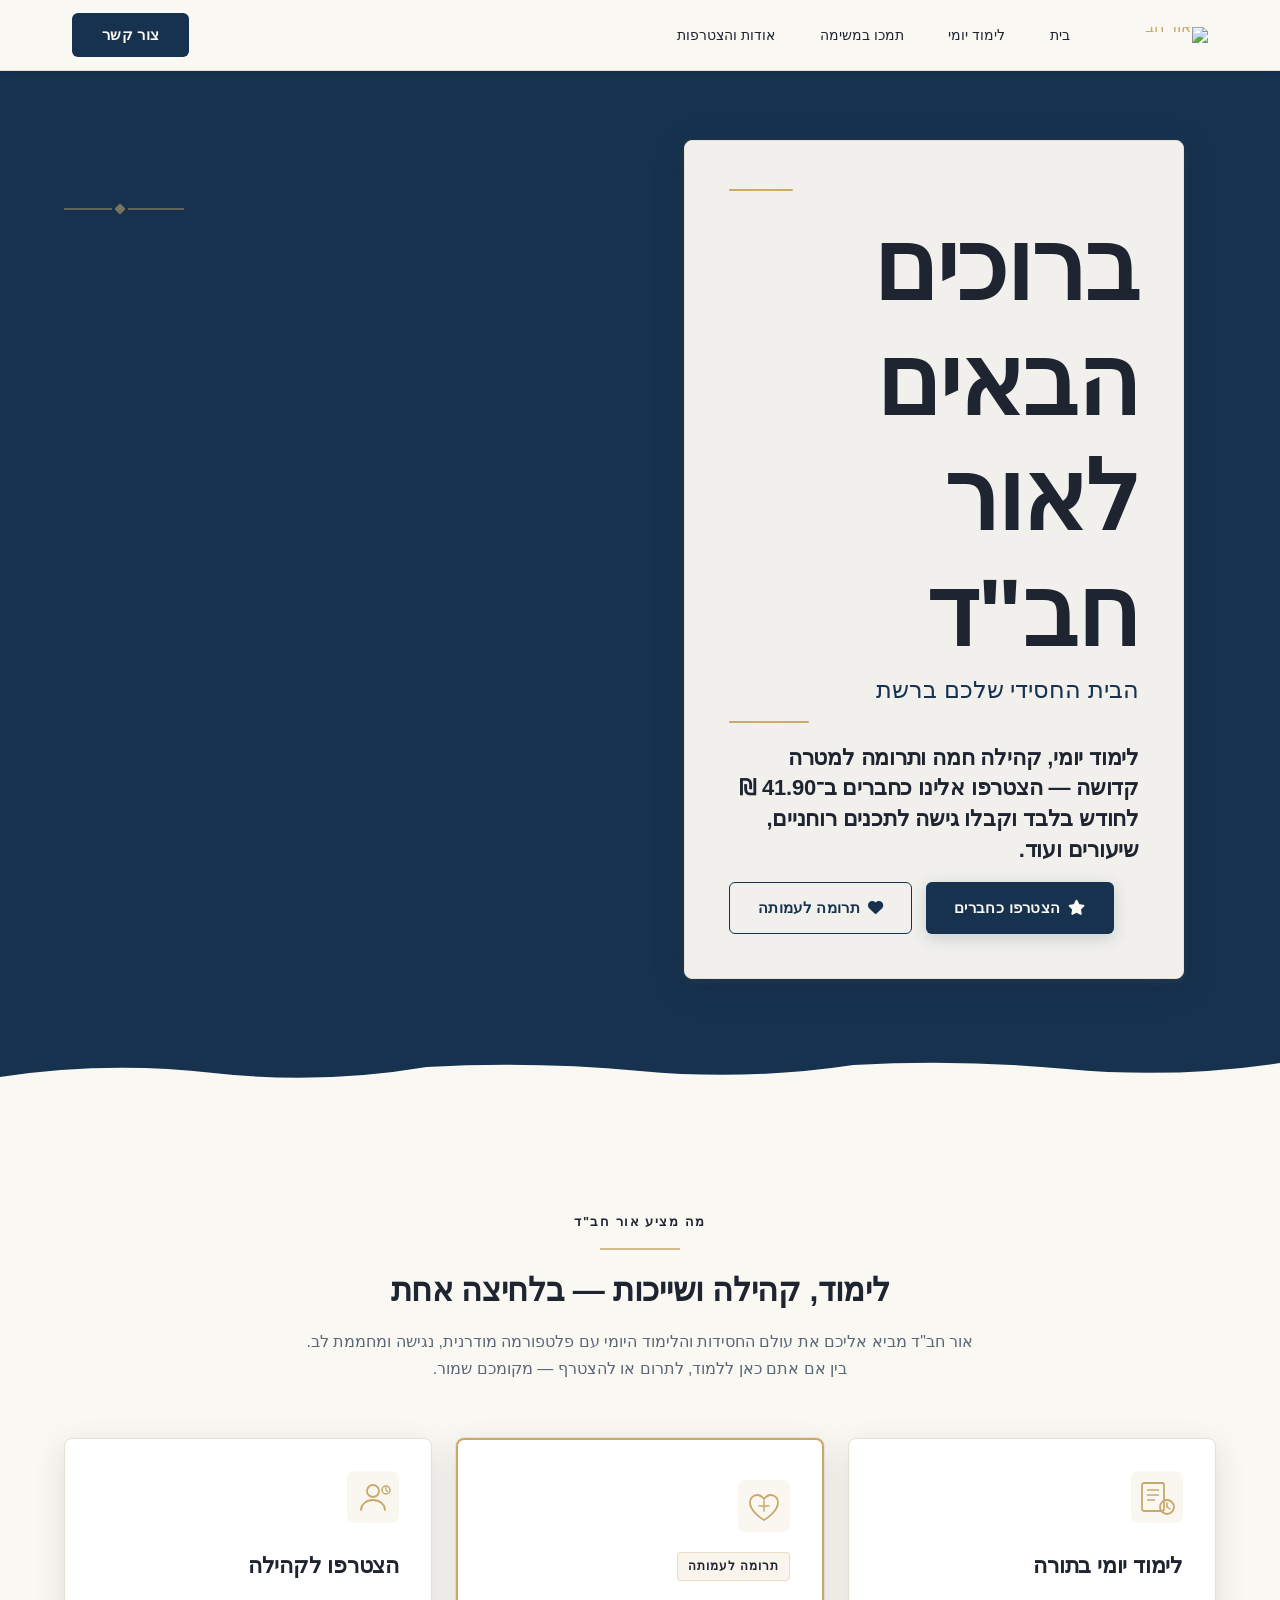
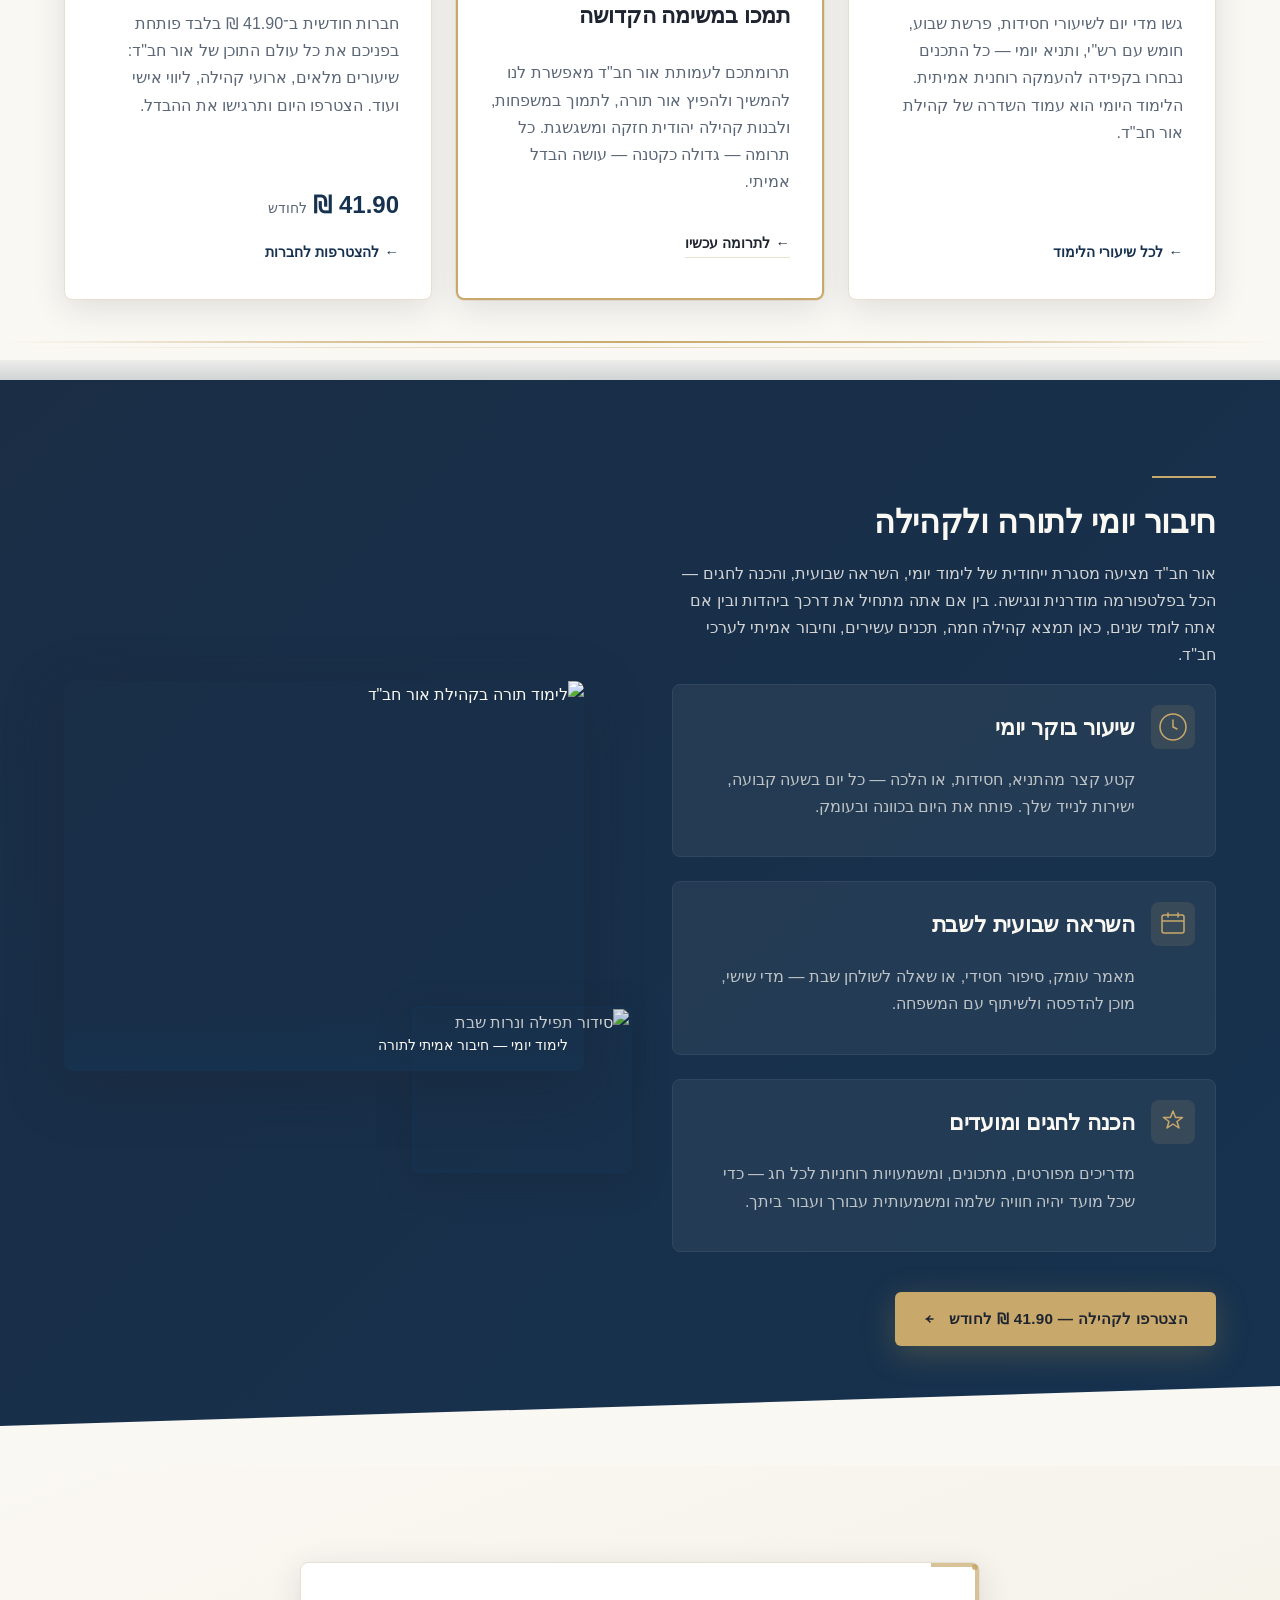
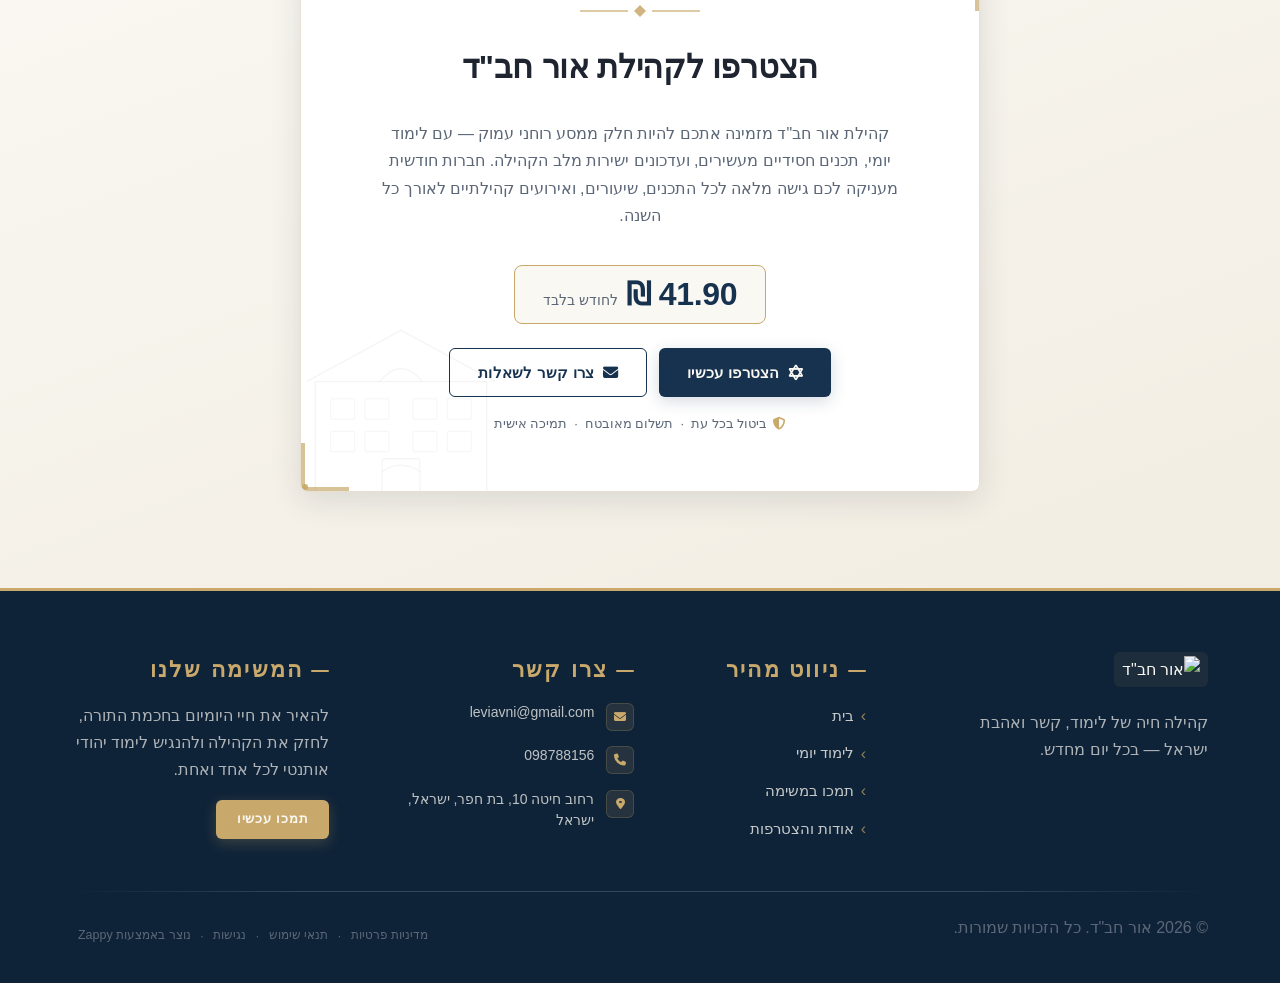
==== commit a7dc838a: "Background sync: Progressive GitHub Sync" ====
--- a/public/index.html
+++ b/public/index.html
@@ -349,7 +349,7 @@
     </svg>
   </button>
 
-  <button class="phone-header-btn" data-phone="[business_phone]" aria-label="Call">
+  <button class="phone-header-btn" data-phone="098788156" aria-label="Call">
     <svg width="20" height="20" viewBox="0 0 24 24" fill="currentColor">
       <path d="M22 16.92v3a2 2 0 0 1-2.18 2 19.79 19.79 0 0 1-8.63-3.07 19.5 19.5 0 0 1-6-6 19.79 19.79 0 0 1-3.07-8.67A2 2 0 0 1 4.11 2h3a2 2 0 0 1 2 1.72 12.84 12.84 0 0 0 .7 2.81 2 2 0 0 1-.45 2.11L8.09 9.91a16 16 0 0 0 6 6l1.27-1.27a2 2 0 0 1 2.11-.45 12.84 12.84 0 0 0 2.81.7A2 2 0 0 1 22 16.92z"></path>
     </svg>
@@ -771,7 +771,7 @@
         const phoneLinks = document.querySelectorAll('a[href^="tel:"]');
         const phoneNumber = phoneLinks.length > 0 
           ? phoneLinks[0].getAttribute('href').replace('tel:', '')
-          : '[business_phone]';
+          : '098788156';
         
         window.location.href = 'tel:' + phoneNumber;
         console.log('[Navbar] Phone button clicked');
@@ -1140,14 +1140,14 @@
         <ul class="footer-contact">
           <li>
             <span class="contact-icon"><i class="fas fa-envelope"></i></span>
-            <span class="contact-text"><a href="mailto:[business_email]">[business_email]</a></span>
+            <span class="contact-text"><a href="mailto:leviavni@gmail.com">leviavni@gmail.com</a></span>
           </li>
           <li>
             <span class="contact-icon"><i class="fas fa-phone"></i></span>
-            <span class="contact-text"><a href="tel:[business_phone]">[business_phone]</a></span>
+            <span class="contact-text"><a href="tel:098788156">098788156</a></span>
           </li>
           <li><a href="/"><span class="contact-icon"><i class="fas fa-map-marker-alt"></i></span>
-            <span class="contact-text">[business_address]</span></a></li>
+            <span class="contact-text">רחוב חיטה 10, בת חפר, ישראל, ישראל</span></a></li>
         </ul>
       </div>
 
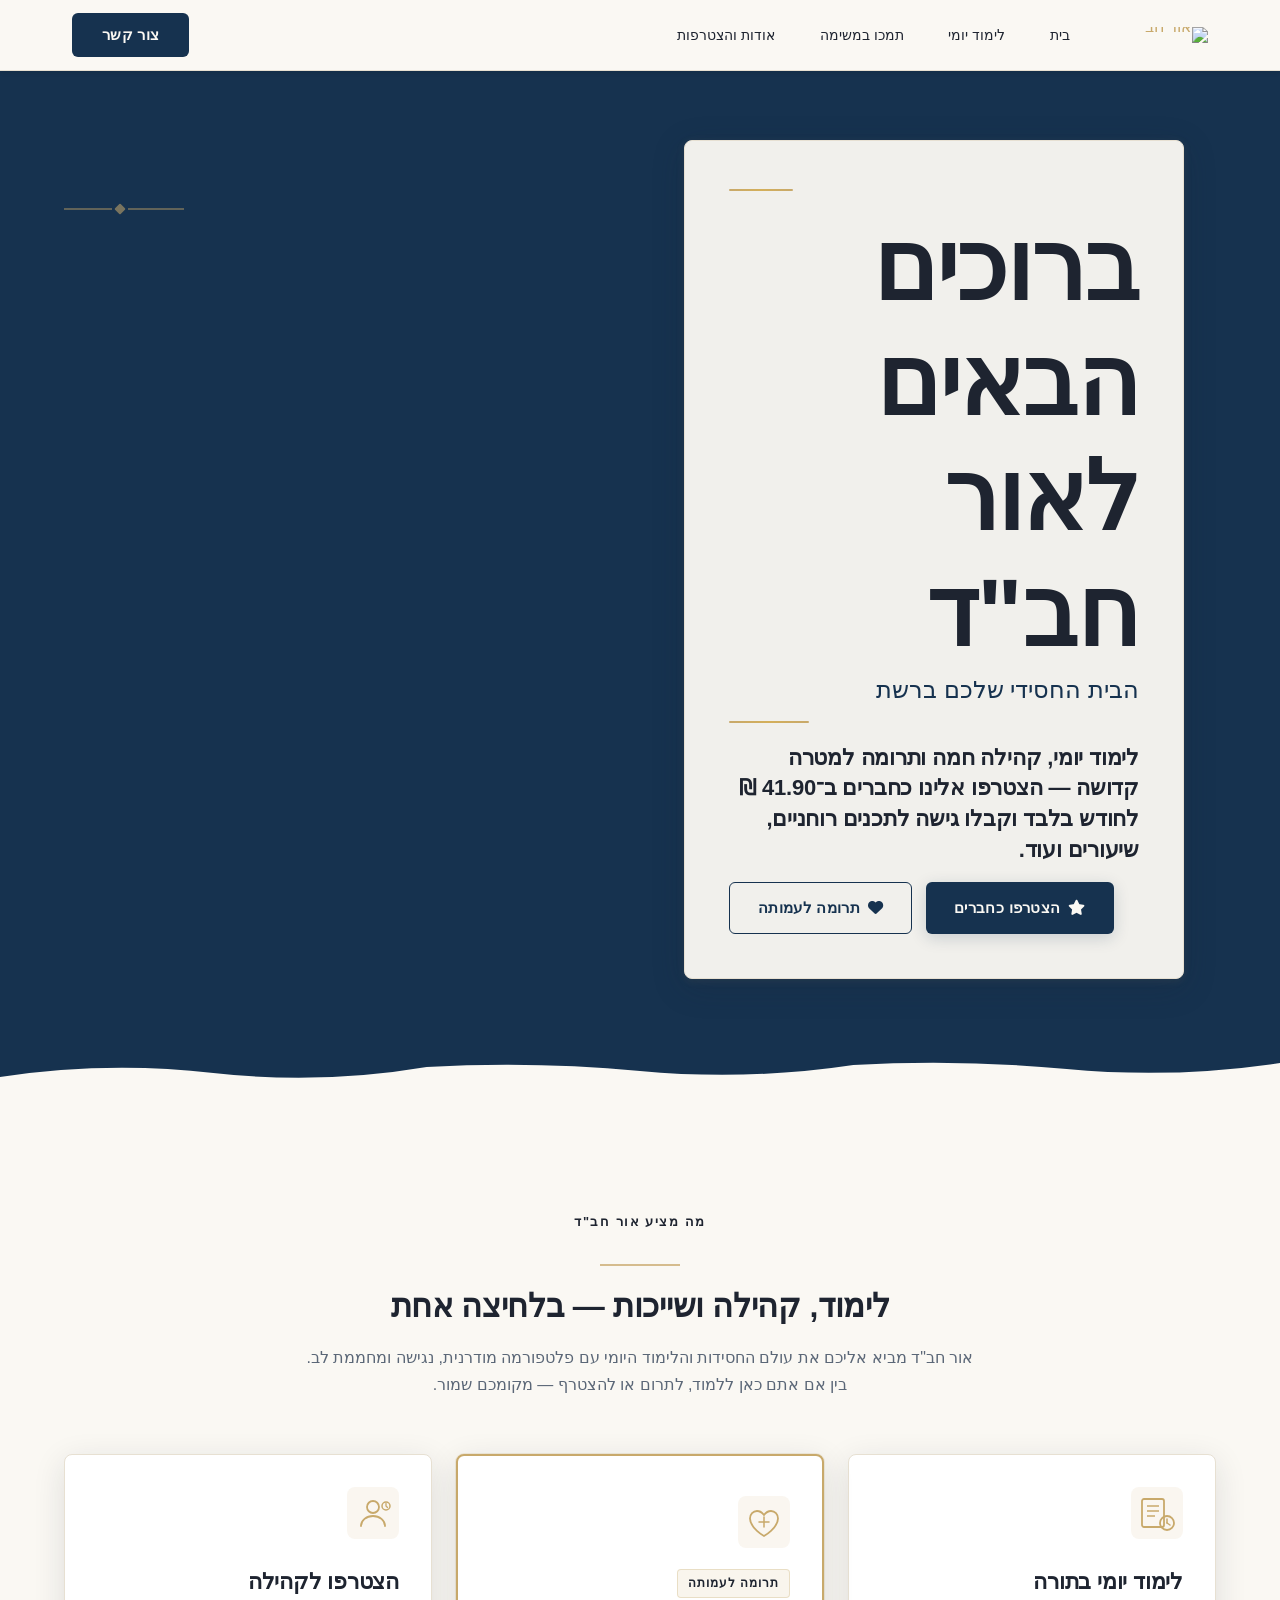
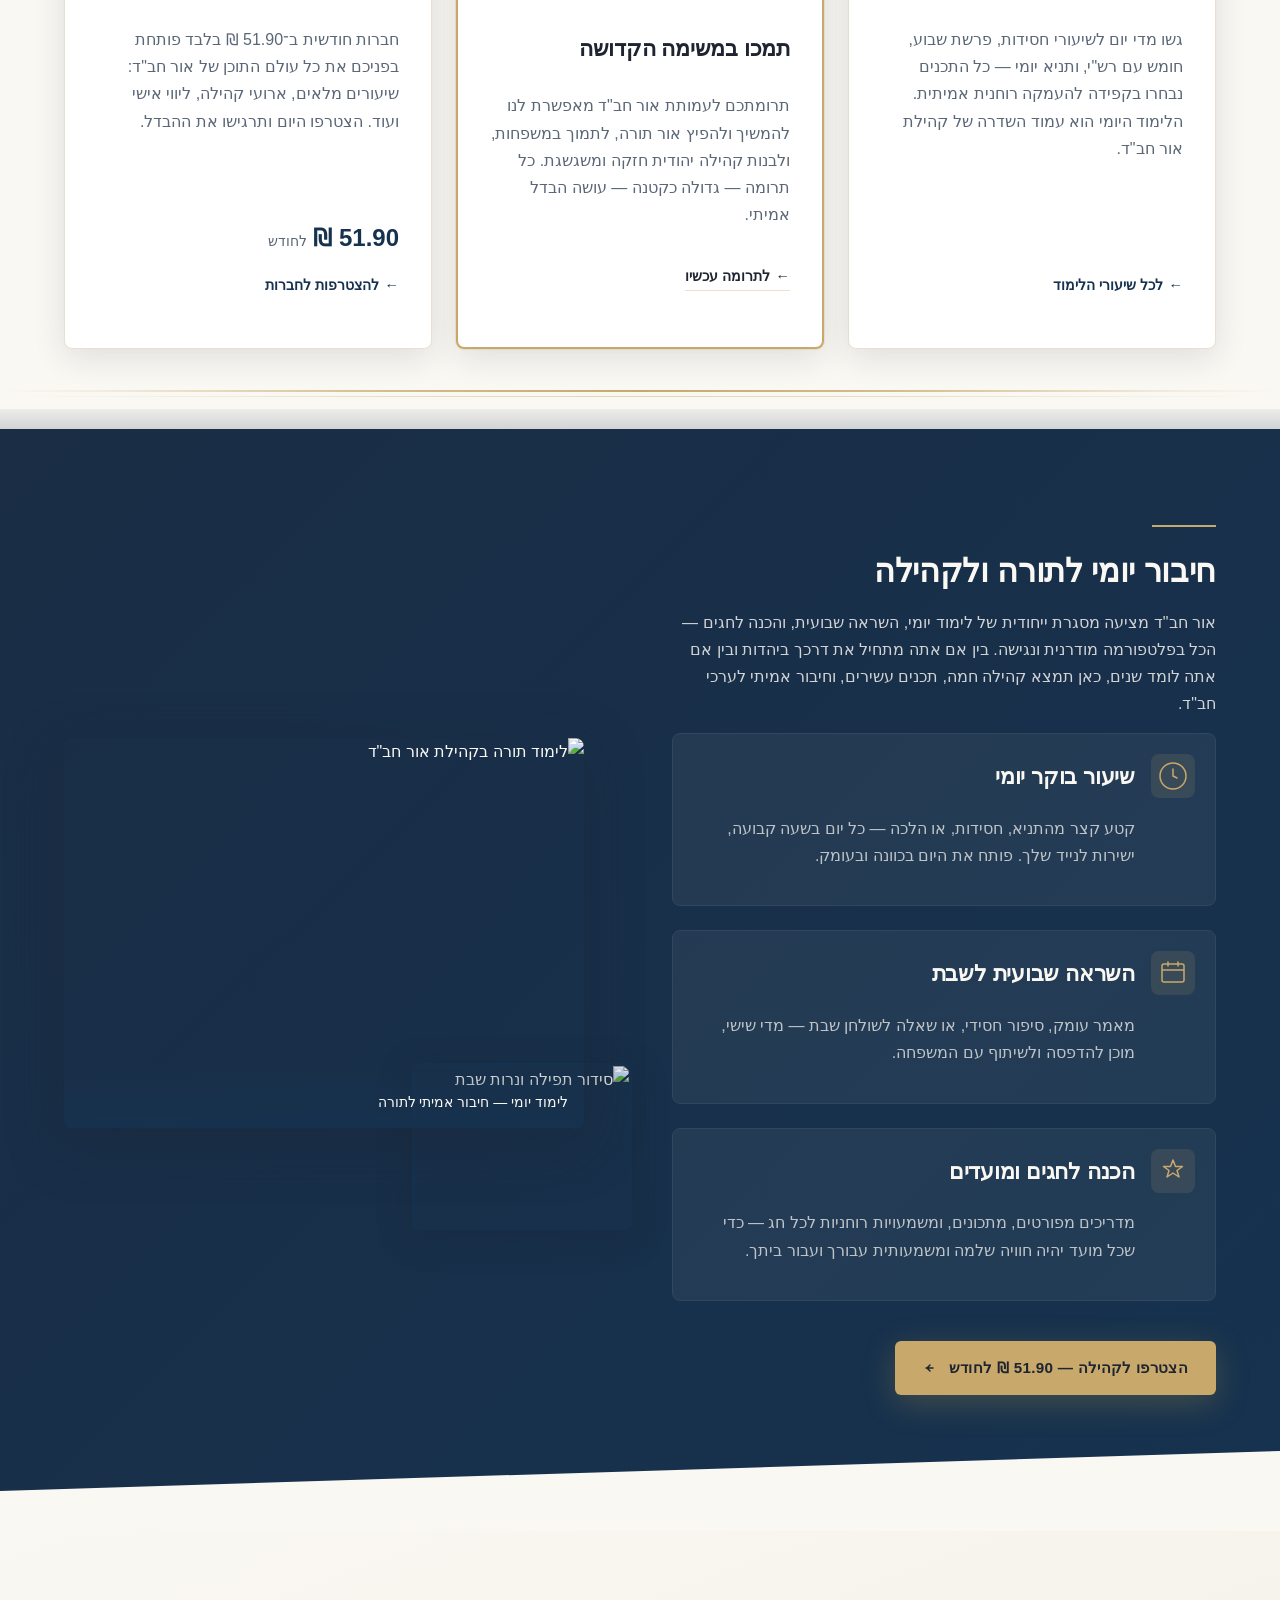
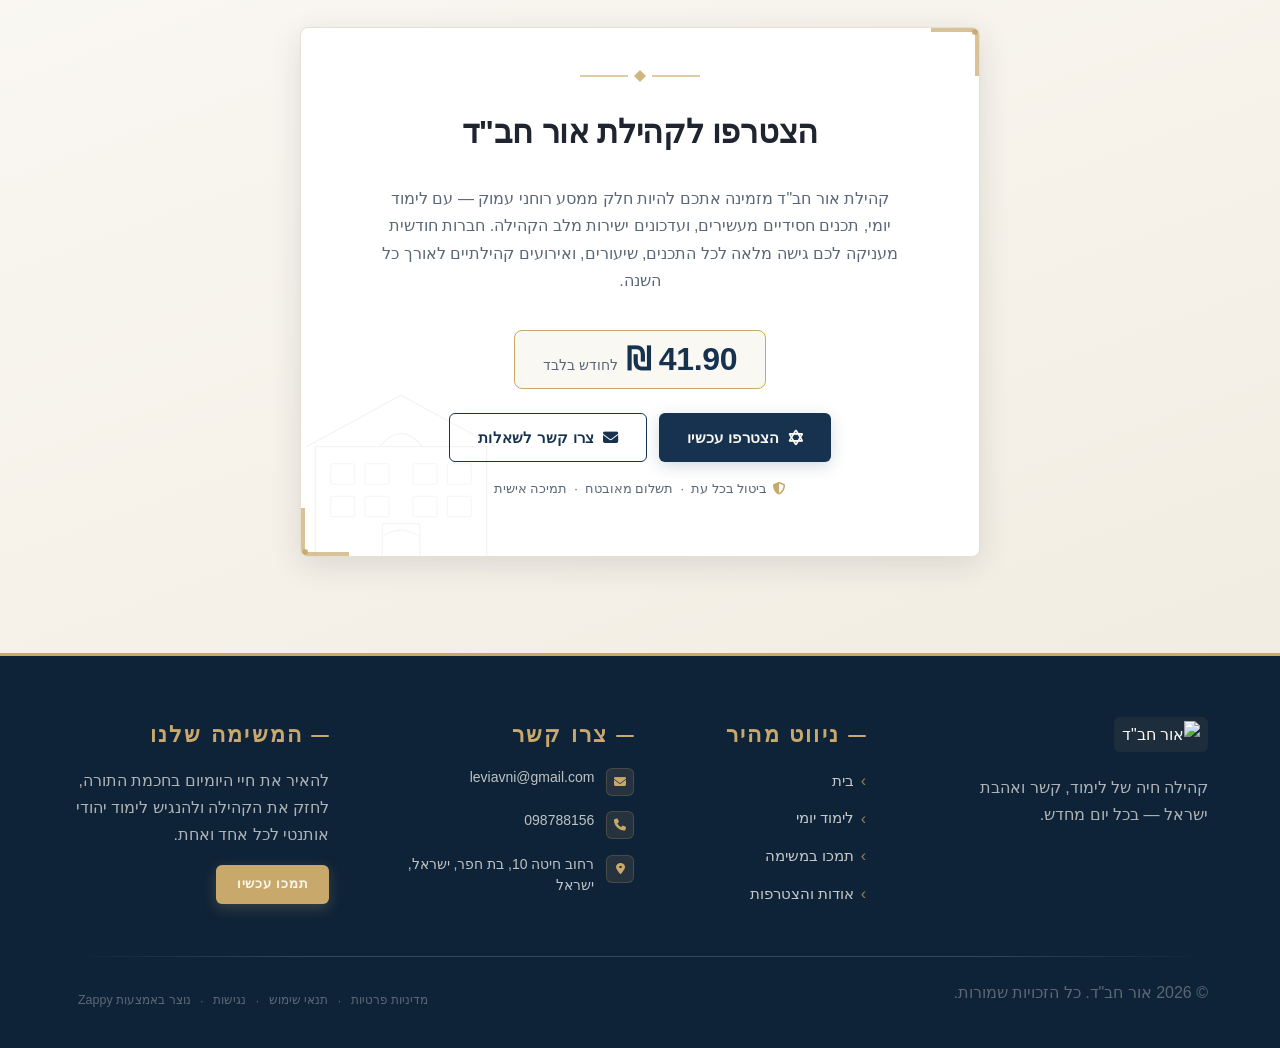
==== commit df853836: "Incremental sync: 1 page(s) — text_edit" ====
--- a/public/index.html
+++ b/public/index.html
@@ -840,13 +840,13 @@
   </div>
 </section>
 
-<section data-band-index="1" class="index-features-section" data-layout-spec="בית-features" dir="rtl">
+<section data-band-index="1" class="index-features-section" data-layout-spec="בית-features" dir="rtl" id="index-features-section">
   <div class="index-features-container">
 
     <!-- Intro Block -->
     <div class="index-features-intro">
-      <span class="index-features-eyebrow">מה מציע אור חב"ד</span>
-      <div class="index-features-gold-rule" aria-hidden="true"></div>
+      <p class="zappy-editable"><span class="index-features-eyebrow" style="color: rgb(30, 36, 48) !important;">מה מציע אור חב"ד</span>
+      </p><div class="index-features-gold-rule" aria-hidden="true"></div>
       <h2 class="index-features-heading">לימוד, קהילה ושייכות — בלחיצה אחת</h2>
       <p class="index-features-subheading">אור חב"ד מביא אליכם את עולם החסידות והלימוד היומי עם פלטפורמה מודרנית, נגישה ומחממת לב. בין אם אתם כאן ללמוד, לתרום או להצטרף — מקומכם שמור.</p>
     </div>
@@ -855,7 +855,7 @@
     <div class="index-features-grid">
 
       <!-- Card 1: Daily Learning -->
-      <article class="index-feature-card">
+      <article class="index-feature-card" data-grid-item-index="0">
         <div class="index-feature-card-icon" aria-hidden="true">
           <svg data-element-type="icon" data-icon-type="svg" width="40" height="40" viewBox="0 0 40 40" fill="none" xmlns="http://www.w3.org/2000/svg">
             <rect x="5" y="6" width="22" height="28" rx="2" stroke="currentColor" stroke-width="1.8" fill="none"></rect>
@@ -870,12 +870,12 @@
         <div class="index-feature-card-content">
           <h3 class="index-feature-card-title">לימוד יומי בתורה</h3>
           <p class="index-feature-card-desc">גשו מדי יום לשיעורי חסידות, פרשת שבוע, חומש עם רש"י, ותניא יומי — כל התכנים נבחרו בקפידה להעמקה רוחנית אמיתית. הלימוד היומי הוא עמוד השדרה של קהילת אור חב"ד.</p>
-          <a href="/learning" class="index-feature-card-link">לכל שיעורי הלימוד <span aria-hidden="true">←</span></a>
-        </div>
+          <p class="zappy-editable"><a href="/learning" class="index-feature-card-link">לכל שיעורי הלימוד <span aria-hidden="true">←</span></a>
+        </p></div>
       </article>
 
       <!-- Card 2: Donation (Featured/Center) -->
-      <article class="index-feature-card index-feature-card--featured">
+      <article class="index-feature-card index-feature-card--featured" data-grid-item-index="1">
         <div class="index-feature-card-icon" aria-hidden="true">
           <svg data-element-type="icon" data-icon-type="svg" width="40" height="40" viewBox="0 0 40 40" fill="none" xmlns="http://www.w3.org/2000/svg">
             <path d="M20 34C20 34 6 26 6 16.5C6 12.4 9.1 9 13 9C15.8 9 18.2 10.6 20 13C21.8 10.6 24.2 9 27 9C30.9 9 34 12.4 34 16.5C34 26 20 34 20 34Z" stroke="currentColor" stroke-width="1.8" fill="none"></path>
@@ -884,15 +884,15 @@
           </svg>
         </div>
         <div class="index-feature-card-content">
-          <span class="index-feature-card-badge">תרומה לעמותה</span>
-          <h3 class="index-feature-card-title">תמכו במשימה הקדושה</h3>
+          <p class="zappy-editable"><span class="index-feature-card-badge" style="color: rgb(30, 36, 48) !important;">תרומה לעמותה</span>
+          </p><h3 class="index-feature-card-title">תמכו במשימה הקדושה</h3>
           <p class="index-feature-card-desc">תרומתכם לעמותת אור חב"ד מאפשרת לנו להמשיך ולהפיץ אור תורה, לתמוך במשפחות, ולבנות קהילה יהודית חזקה ומשגשגת. כל תרומה — גדולה כקטנה — עושה הבדל אמיתי.</p>
-          <a href="/donate" class="index-feature-card-link index-feature-card-link--featured">לתרומה עכשיו <span aria-hidden="true">←</span></a>
-        </div>
+          <p class="zappy-editable"><a href="/donate" class="index-feature-card-link index-feature-card-link--featured" style="color: rgb(30, 36, 48) !important;">לתרומה עכשיו <span aria-hidden="true" style="color: rgb(30, 36, 48) !important;">←</span></a>
+        </p></div>
       </article>
 
       <!-- Card 3: Membership -->
-      <article class="index-feature-card">
+      <article class="index-feature-card" data-grid-item-index="2">
         <div class="index-feature-card-icon" aria-hidden="true">
           <svg data-element-type="icon" data-icon-type="svg" width="40" height="40" viewBox="0 0 40 40" fill="none" xmlns="http://www.w3.org/2000/svg">
             <circle cx="20" cy="14" r="6" stroke="currentColor" stroke-width="1.8" fill="none"></circle>
@@ -903,13 +903,13 @@
         </div>
         <div class="index-feature-card-content">
           <h3 class="index-feature-card-title">הצטרפו לקהילה</h3>
-          <p class="index-feature-card-desc">חברות חודשית ב־41.90 ₪ בלבד פותחת בפניכם את כל עולם התוכן של אור חב"ד: שיעורים מלאים, ארועי קהילה, ליווי אישי ועוד. הצטרפו היום ותרגישו את ההבדל.</p>
+          <p class="index-feature-card-desc" style="">חברות חודשית ב־51.90 ₪ בלבד פותחת בפניכם את כל עולם התוכן של אור חב"ד: שיעורים מלאים, ארועי קהילה, ליווי אישי ועוד. הצטרפו היום ותרגישו את ההבדל.</p>
           <div class="index-feature-card-price">
-            <span class="index-feature-price-amount">41.90 ₪</span>
+            <span class="index-feature-price-amount" style="">51.90 ₪</span>
             <span class="index-feature-price-period">לחודש</span>
           </div>
-          <a href="/membership" class="index-feature-card-link">להצטרפות לחברות <span aria-hidden="true">←</span></a>
-        </div>
+          <p><a href="/membership" class="index-feature-card-link" data-native-element="true" data-element-id="btn-1778436214063-ex8l4trfe" data-element-type="button" style="outline: none;">להצטרפות לחברות <span aria-hidden="true">←</span></a>
+        </p></div>
       </article>
 
     </div>
@@ -928,7 +928,7 @@
 
 </section>
 
-<section data-band-index="2" class="index-showcase-section" data-layout-spec="בית-showcase" dir="rtl">
+<section data-band-index="2" class="index-showcase-section" data-layout-spec="בית-showcase" dir="rtl" id="index-showcase-section">
   <div class="index-showcase-container">
 
     <!-- Content Column (START = RIGHT in RTL) -->
@@ -944,7 +944,7 @@
       <!-- Learning Tracks List -->
       <ul class="index-showcase-tracks">
 
-        <li class="index-showcase-track-item">
+        <li class="index-showcase-track-item" data-grid-item-index="0">
           <div class="index-showcase-track-icon" aria-hidden="true">
             <svg data-element-type="icon" data-icon-type="svg" width="28" height="28" viewBox="0 0 28 28" fill="none" xmlns="http://www.w3.org/2000/svg">
               <circle cx="14" cy="14" r="13" stroke="currentColor" stroke-width="1.5"></circle>
@@ -957,7 +957,7 @@
           </div>
         </li>
 
-        <li class="index-showcase-track-item">
+        <li class="index-showcase-track-item" data-grid-item-index="1">
           <div class="index-showcase-track-icon" aria-hidden="true">
             <svg data-element-type="icon" data-icon-type="svg" width="28" height="28" viewBox="0 0 28 28" fill="none" xmlns="http://www.w3.org/2000/svg">
               <rect x="3" y="5" width="22" height="18" rx="2" stroke="currentColor" stroke-width="1.5"></rect>
@@ -971,7 +971,7 @@
           </div>
         </li>
 
-        <li class="index-showcase-track-item">
+        <li class="index-showcase-track-item" data-grid-item-index="2">
           <div class="index-showcase-track-icon" aria-hidden="true">
             <svg data-element-type="icon" data-icon-type="svg" width="28" height="28" viewBox="0 0 28 28" fill="none" xmlns="http://www.w3.org/2000/svg">
               <path d="M14 3L16.5 9.5H23.5L18 13.5L20 20L14 16L8 20L10 13.5L4.5 9.5H11.5L14 3Z" stroke="currentColor" stroke-width="1.5" stroke-linejoin="round"></path>
@@ -985,27 +985,27 @@
 
       </ul>
 
-      <a href="/membership" class="index-showcase-cta">
-        הצטרפו לקהילה — 41.90 ₪ לחודש
+      <p class="zappy-editable"><a href="/membership" class="index-showcase-cta" style="color: rgb(30, 36, 48) !important; outline: none;" data-native-element="true" data-element-id="btn-1778436236090-lzeiu1m1h" data-element-type="button">
+        הצטרפו לקהילה — 51.90 ₪ לחודש
         <svg data-element-type="icon" data-icon-type="svg" width="16" height="16" viewBox="0 0 16 16" fill="none" xmlns="http://www.w3.org/2000/svg" aria-hidden="true">
           <path d="M10 8H3M7 5l-3 3 3 3" stroke="currentColor" stroke-width="1.5" stroke-linecap="round" stroke-linejoin="round"></path>
         </svg>
       </a>
 
-    </div>
+    </p></div>
 
     <!-- Imagery Column (END = LEFT in RTL) -->
     <div class="index-showcase-imagery">
 
       <!-- Main editorial image -->
       <figure class="index-showcase-main-image-wrap">
-        <img data-placeholder="index-showcase-image-1" data-context="A warm editorial photograph of a Jewish Chabad study session: a rabbi and community members sitting around a wooden table covered in open Hebrew books and Talmud volumes, soft morning light streaming through a window, candles on a silver menorah nearby, warm navy and gold tones, intimate and scholarly atmosphere" width="560" height="420" src="/assets/site-index-showcase-image-1.webp" alt="לימוד תורה בקהילת אור חב&quot;ד" class="index-showcase-main-img">
+        <img data-placeholder="index-showcase-image-1" data-context="A warm editorial photograph of a Jewish Chabad study session: a rabbi and community members sitting around a wooden table covered in open Hebrew books and Talmud volumes, soft morning light streaming through a window, candles on a silver menorah nearby, warm navy and gold tones, intimate and scholarly atmosphere" width="560" height="420" src="/assets/site-index-showcase-image-1.webp" alt="לימוד תורה בקהילת אור חב&quot;ד" class="index-showcase-main-img" data-element-type="image" data-element-id="img-1778436188257-4xeixjpyf" style="">
         <figcaption class="index-showcase-img-caption">לימוד יומי — חיבור אמיתי לתורה</figcaption>
       </figure>
 
       <!-- Backplate / peek tile -->
       <figure class="index-showcase-peek-image-wrap" aria-hidden="false">
-        <img data-placeholder="index-showcase-image-2" data-context="A close-up editorial photograph of an open Hebrew prayer book (siddur) with gold-gilded page edges, a lit Shabbat candle in a silver candlestick beside it, warm candlelight glow, deep navy and cream tones, spiritual and serene atmosphere, Jewish tradition" width="280" height="210" src="/assets/site-index-showcase-image-2.webp" alt="סידור תפילה ונרות שבת" class="index-showcase-peek-img">
+        <img data-placeholder="index-showcase-image-2" data-context="A close-up editorial photograph of an open Hebrew prayer book (siddur) with gold-gilded page edges, a lit Shabbat candle in a silver candlestick beside it, warm candlelight glow, deep navy and cream tones, spiritual and serene atmosphere, Jewish tradition" width="280" height="210" src="/assets/site-index-showcase-image-2.webp" alt="סידור תפילה ונרות שבת" class="index-showcase-peek-img" data-element-type="image" data-element-id="img-1778436188257-tga1uilm9" style="">
       </figure>
 
     </div>
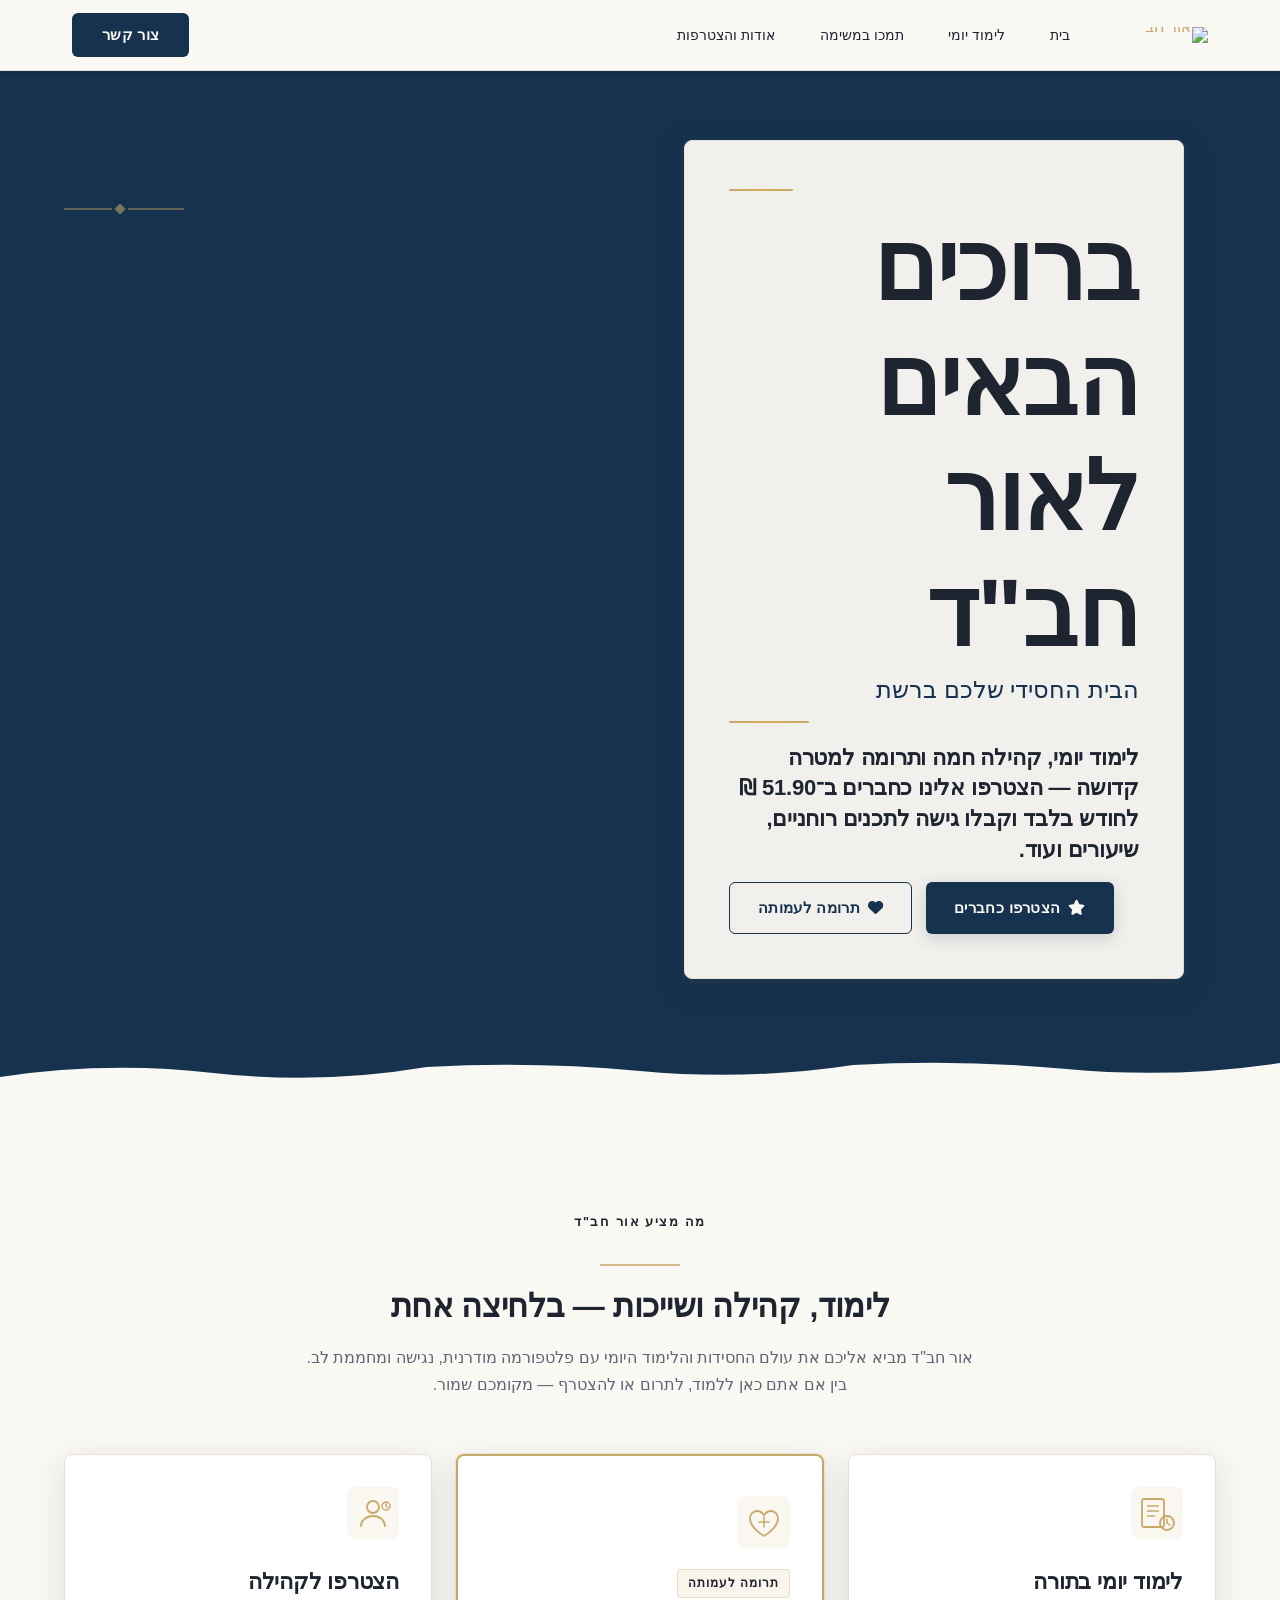
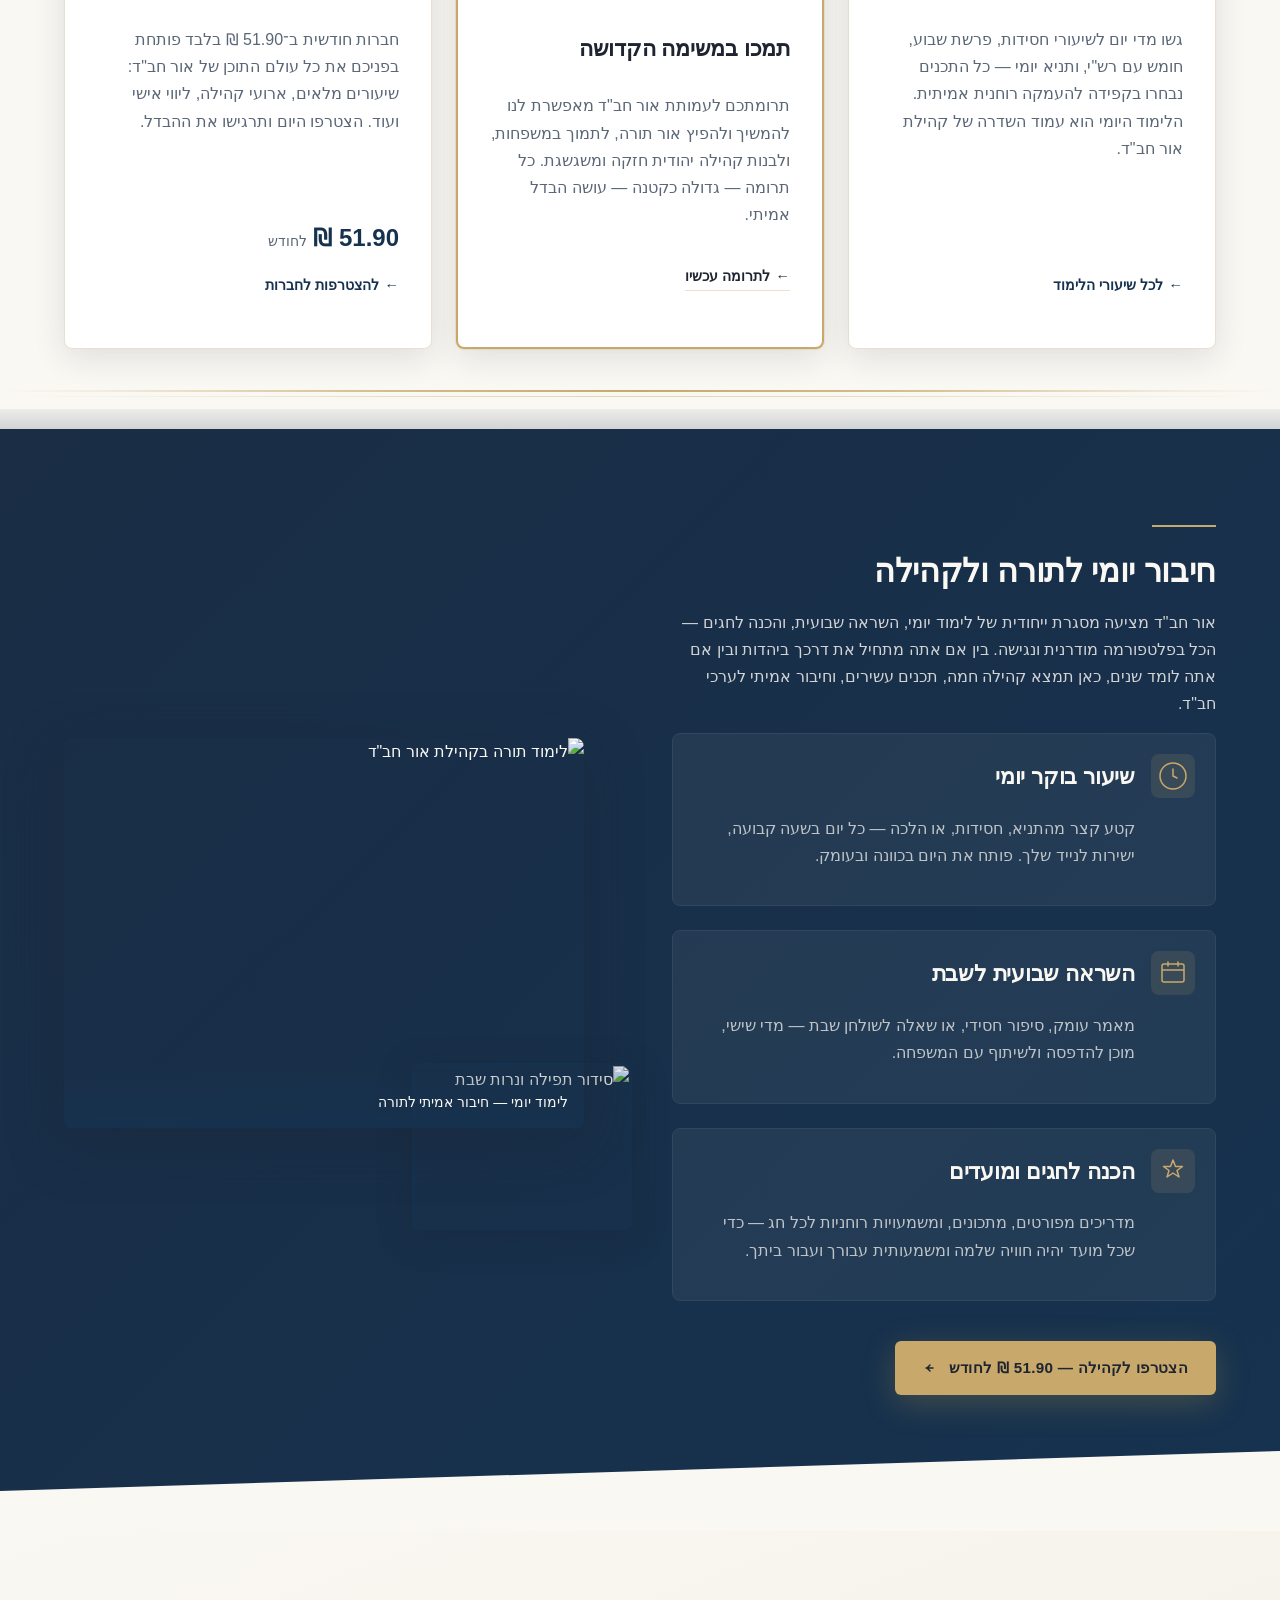
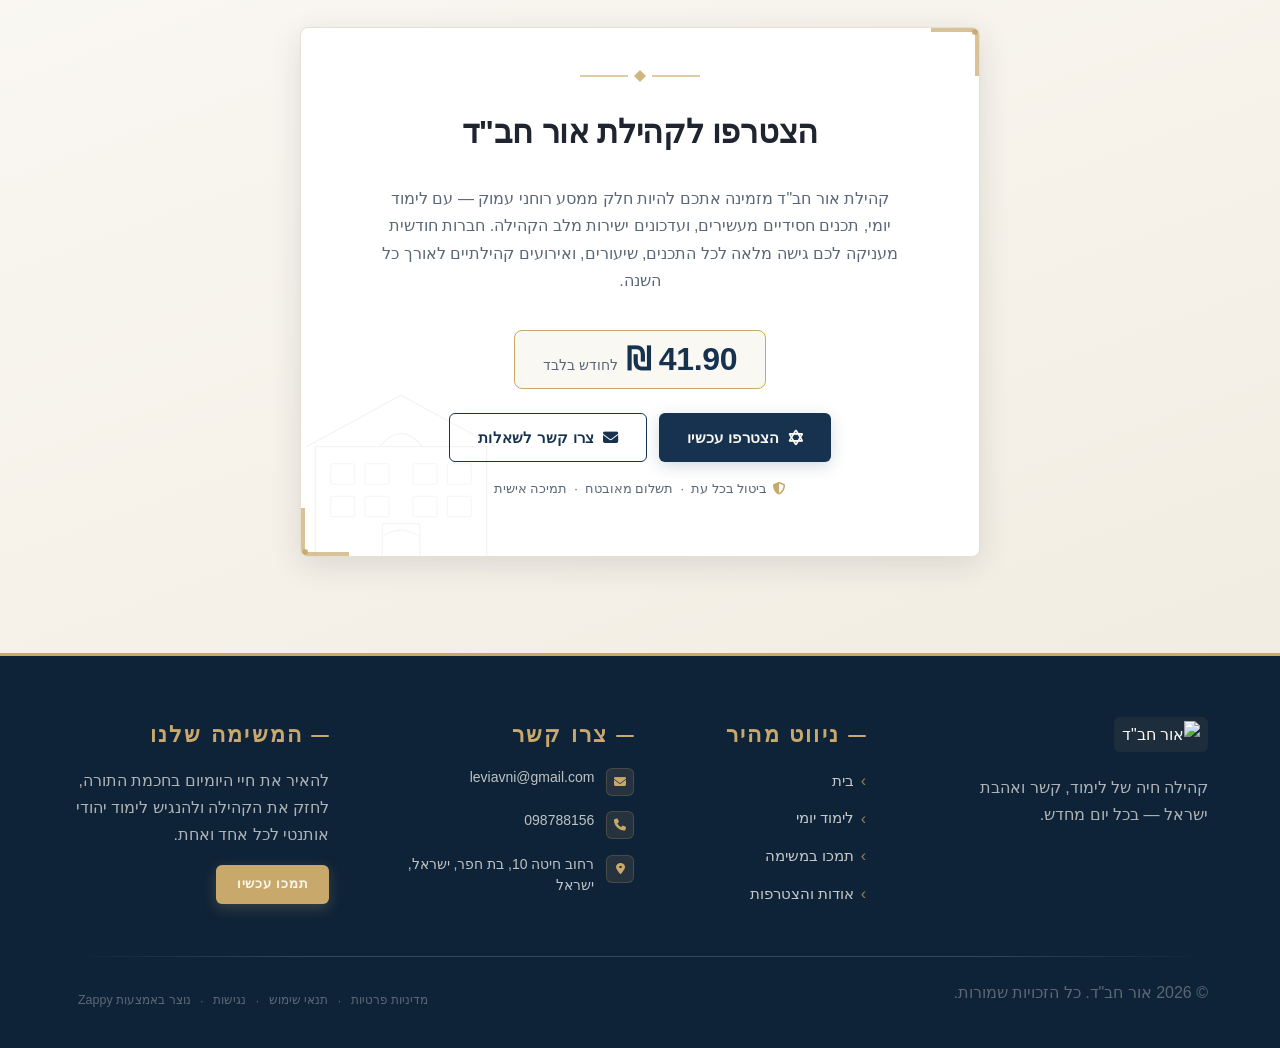
==== commit 76aa87f7: "Incremental sync: 1 page(s) — update_text" ====
--- a/public/index.html
+++ b/public/index.html
@@ -788,10 +788,10 @@
 </script>
   
   <main>
-    <section data-band-index="0" class="index-hero-section" data-layout-spec="בית-hero" dir="rtl" data-hero-type="fullscreen-scrim">
+    <section data-band-index="0" class="index-hero-section" data-layout-spec="בית-hero" dir="rtl" data-hero-type="fullscreen-scrim" id="index-hero-section">
   <!-- Background Image -->
   <div class="index-hero-bg">
-    <img data-hero-bg="true" data-placeholder="index-hero-image-1" data-context="Warm, luminous interior of a Chabad Jewish study hall and community space. Natural light streams through tall windows onto wooden tables with open books (Talmud, Chumash). A rabbi and community members of various ages sit together learning, smiling warmly. Bookshelves lined with Hebrew volumes in the background. Atmosphere is inviting, scholarly, and spiritually uplifting. Bright and welcoming, golden afternoon light." width="1200" height="700" src="/assets/site-index-hero-image-1.webp" alt="קהילת אור חב&quot;ד - בית מדרש חם ומזמין">
+    <img data-hero-bg="true" data-placeholder="index-hero-image-1" data-context="Warm, luminous interior of a Chabad Jewish study hall and community space. Natural light streams through tall windows onto wooden tables with open books (Talmud, Chumash). A rabbi and community members of various ages sit together learning, smiling warmly. Bookshelves lined with Hebrew volumes in the background. Atmosphere is inviting, scholarly, and spiritually uplifting. Bright and welcoming, golden afternoon light." width="1200" height="700" src="/assets/site-index-hero-image-1.webp" alt="קהילת אור חב&quot;ד - בית מדרש חם ומזמין" data-hero-background="true" data-element-type="image" data-element-id="img-1778436252636-d7d9e8z19">
   </div>
 
   <!-- Scrim Overlay -->
@@ -817,14 +817,14 @@
       <!-- Gold rule accent under H1 -->
       <div class="index-hero-gold-rule index-hero-gold-rule--below" aria-hidden="true"></div>
 
-      <h3 class="index-hero-subtitle">לימוד יומי, קהילה חמה ותרומה למטרה קדושה — הצטרפו אלינו כחברים ב־41.90 ₪ לחודש בלבד וקבלו גישה לתכנים רוחניים, שיעורים ועוד.</h3>
+      <h3 class="index-hero-subtitle" style="">לימוד יומי, קהילה חמה ותרומה למטרה קדושה — הצטרפו אלינו כחברים ב־51.90 ₪ לחודש בלבד וקבלו גישה לתכנים רוחניים, שיעורים ועוד.</h3>
 
       <div class="index-hero-ctas">
-        <a href="/membership" class="index-hero-btn-primary">
+        <a href="/membership" class="index-hero-btn-primary" data-element-type="button" data-element-id="btn-1778436252628-exub5wl2j" data-native-element="true">
           <i class="fas fa-star" aria-hidden="true"></i>
           הצטרפו כחברים
         </a>
-        <a href="/donate" class="index-hero-btn-secondary">
+        <a href="/donate" class="index-hero-btn-secondary" data-element-type="button" data-element-id="btn-1778436252628-f5omajqm7" data-native-element="true">
           <i class="fas fa-heart" aria-hidden="true"></i>
           תרומה לעמותה
         </a>
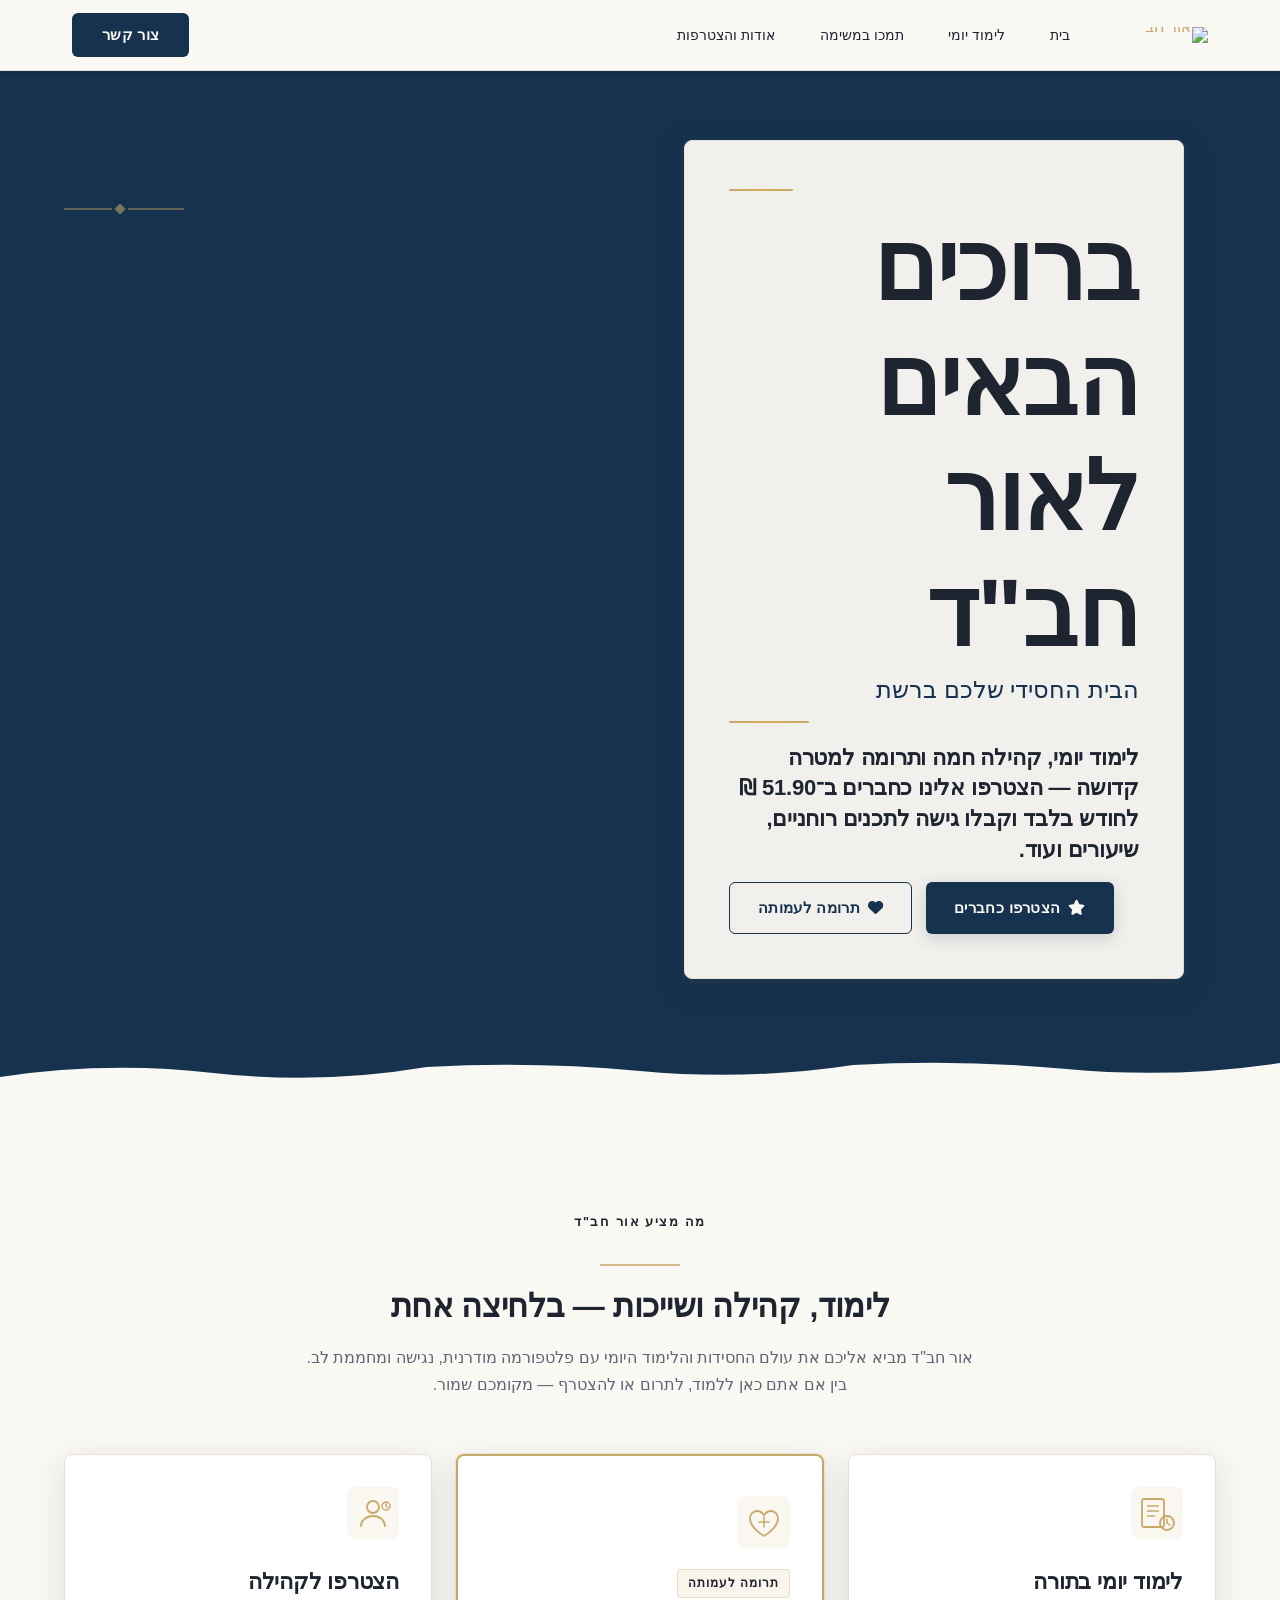
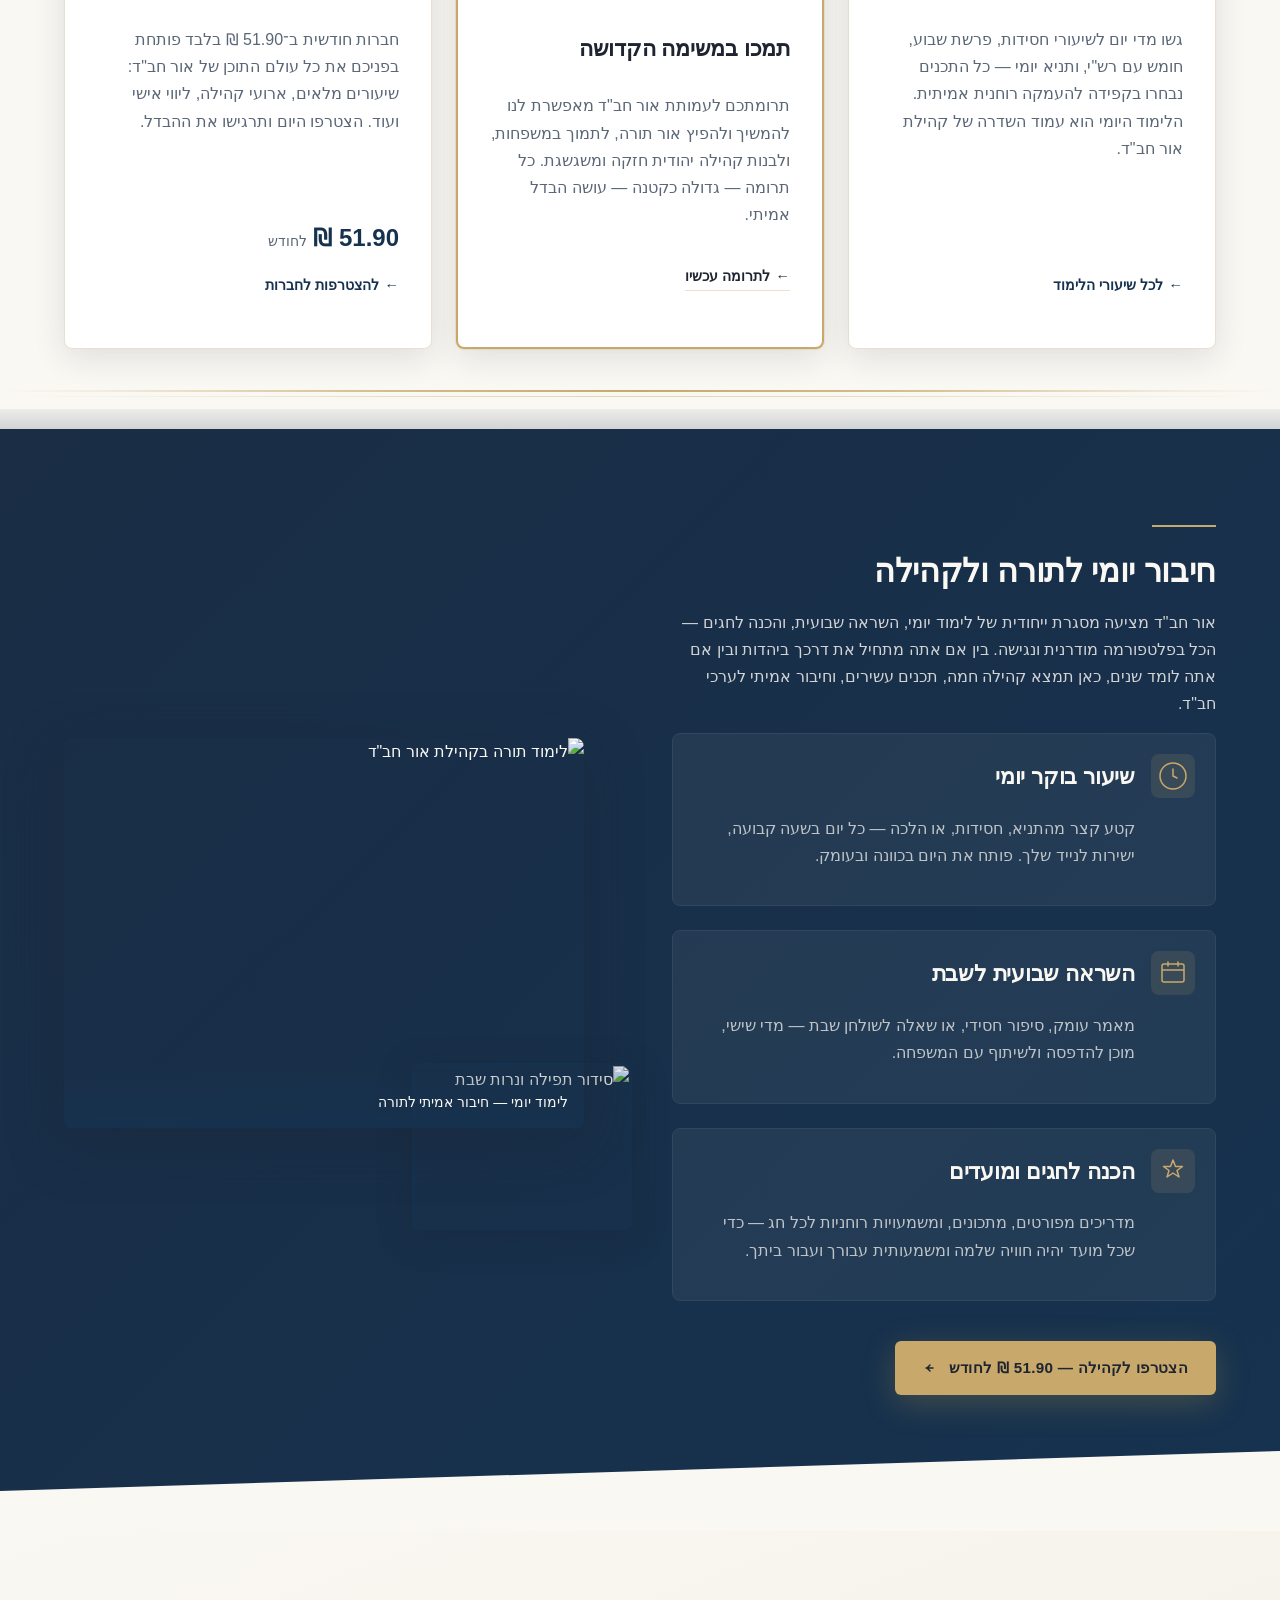
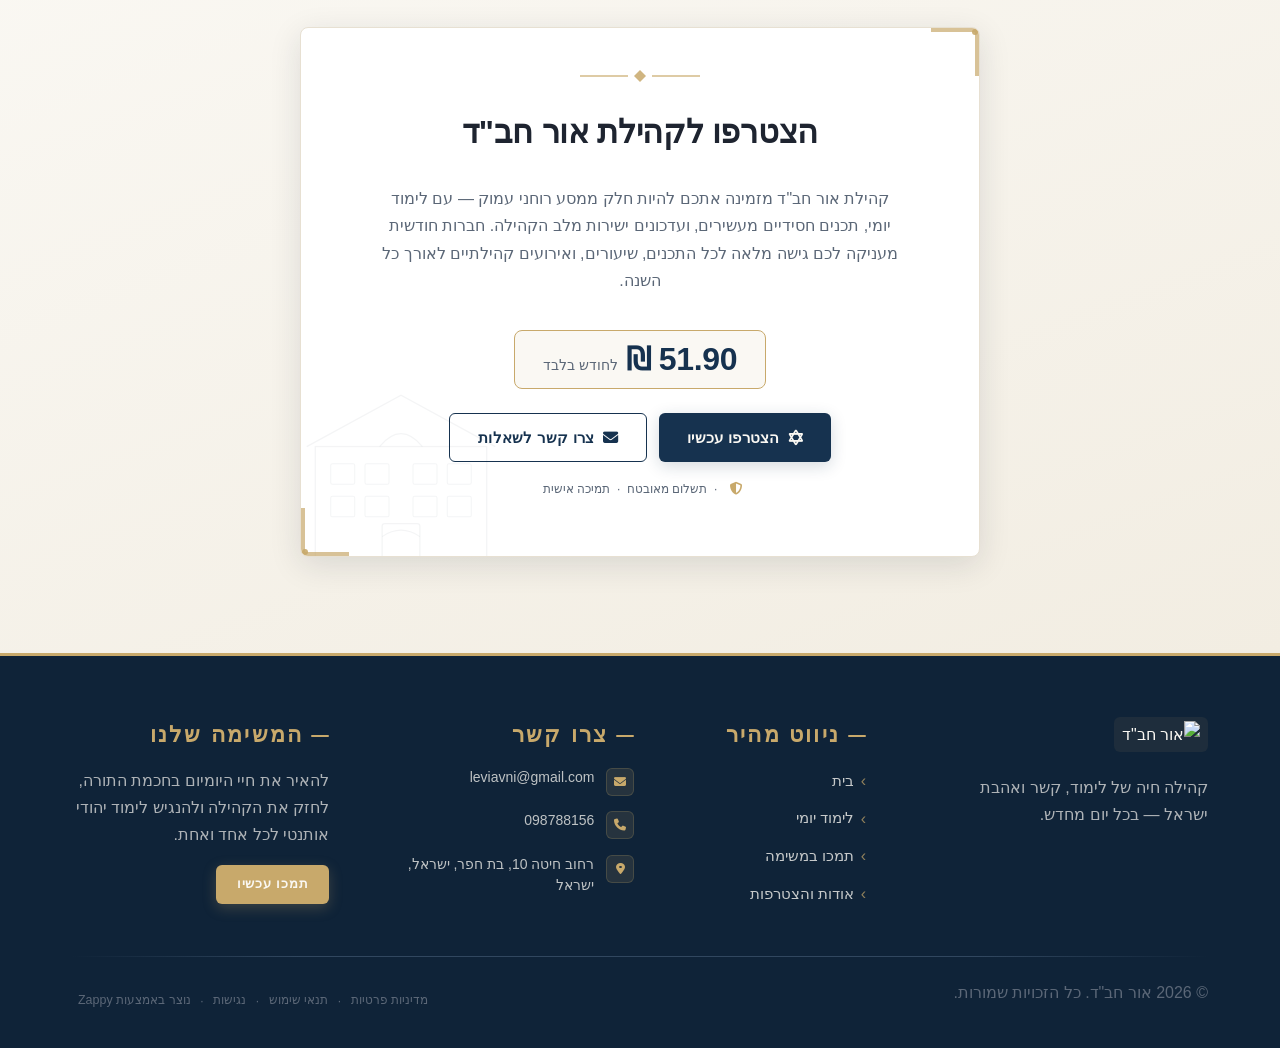
==== commit 842bf395: "Incremental sync: 1 page(s) — update_text" ====
--- a/public/index.html
+++ b/public/index.html
@@ -1021,7 +1021,7 @@
 
 </section>
 
-<section data-band-index="3" class="index-cta-section" data-layout-spec="בית-cta" dir="rtl">
+<section data-band-index="3" class="index-cta-section" data-layout-spec="בית-cta" dir="rtl" id="index-cta-section">
   <div class="index-cta-container">
     <div class="index-cta-panel">
       <!-- Gold corner decoration top-right -->
@@ -1079,27 +1079,25 @@
 
         <!-- Price emphasis -->
         <div class="index-cta-price-block">
-          <span class="index-cta-price-amount">41.90 ₪</span>
+          <span class="index-cta-price-amount" style="">51.90 ₪</span>
           <span class="index-cta-price-label">לחודש בלבד</span>
         </div>
 
         <!-- CTA buttons -->
         <div class="index-cta-actions">
-          <a href="/join" class="index-cta-btn-primary">
+          <a href="/join" class="index-cta-btn-primary" data-element-type="button" data-element-id="btn-1778436252628-caquql3co" data-native-element="true">
             <i class="fa-solid fa-star-of-david"></i>
             הצטרפו עכשיו
           </a>
-          <a href="/contact" class="index-cta-btn-secondary">
+          <a href="/contact" class="index-cta-btn-secondary" data-element-type="button" data-element-id="btn-1778436252628-njh1btgjd" data-native-element="true">
             <i class="fa-solid fa-envelope"></i>
             צרו קשר לשאלות
           </a>
         </div>
 
         <!-- Trust note -->
-        <p class="index-cta-trust">
-          <i class="fa-solid fa-shield-halved" aria-hidden="true"></i>
-          ביטול בכל עת &nbsp;·&nbsp; תשלום מאובטח &nbsp;·&nbsp; תמיכה אישית
-        </p>
+        <p class="index-cta-trust" style="">
+          <i class="fa-solid fa-shield-halved" aria-hidden="true" data-element-type="icon" data-element-id="icon-1778436252635-aa9jp06n0" data-icon-type="fontawesome" style="cursor: pointer;"></i><span style="font-size: 0.75rem;">&nbsp; ·&nbsp; תשלום מאובטח &nbsp;·&nbsp; תמיכה אישית</span><br></p>
       </div>
     </div>
   </div>
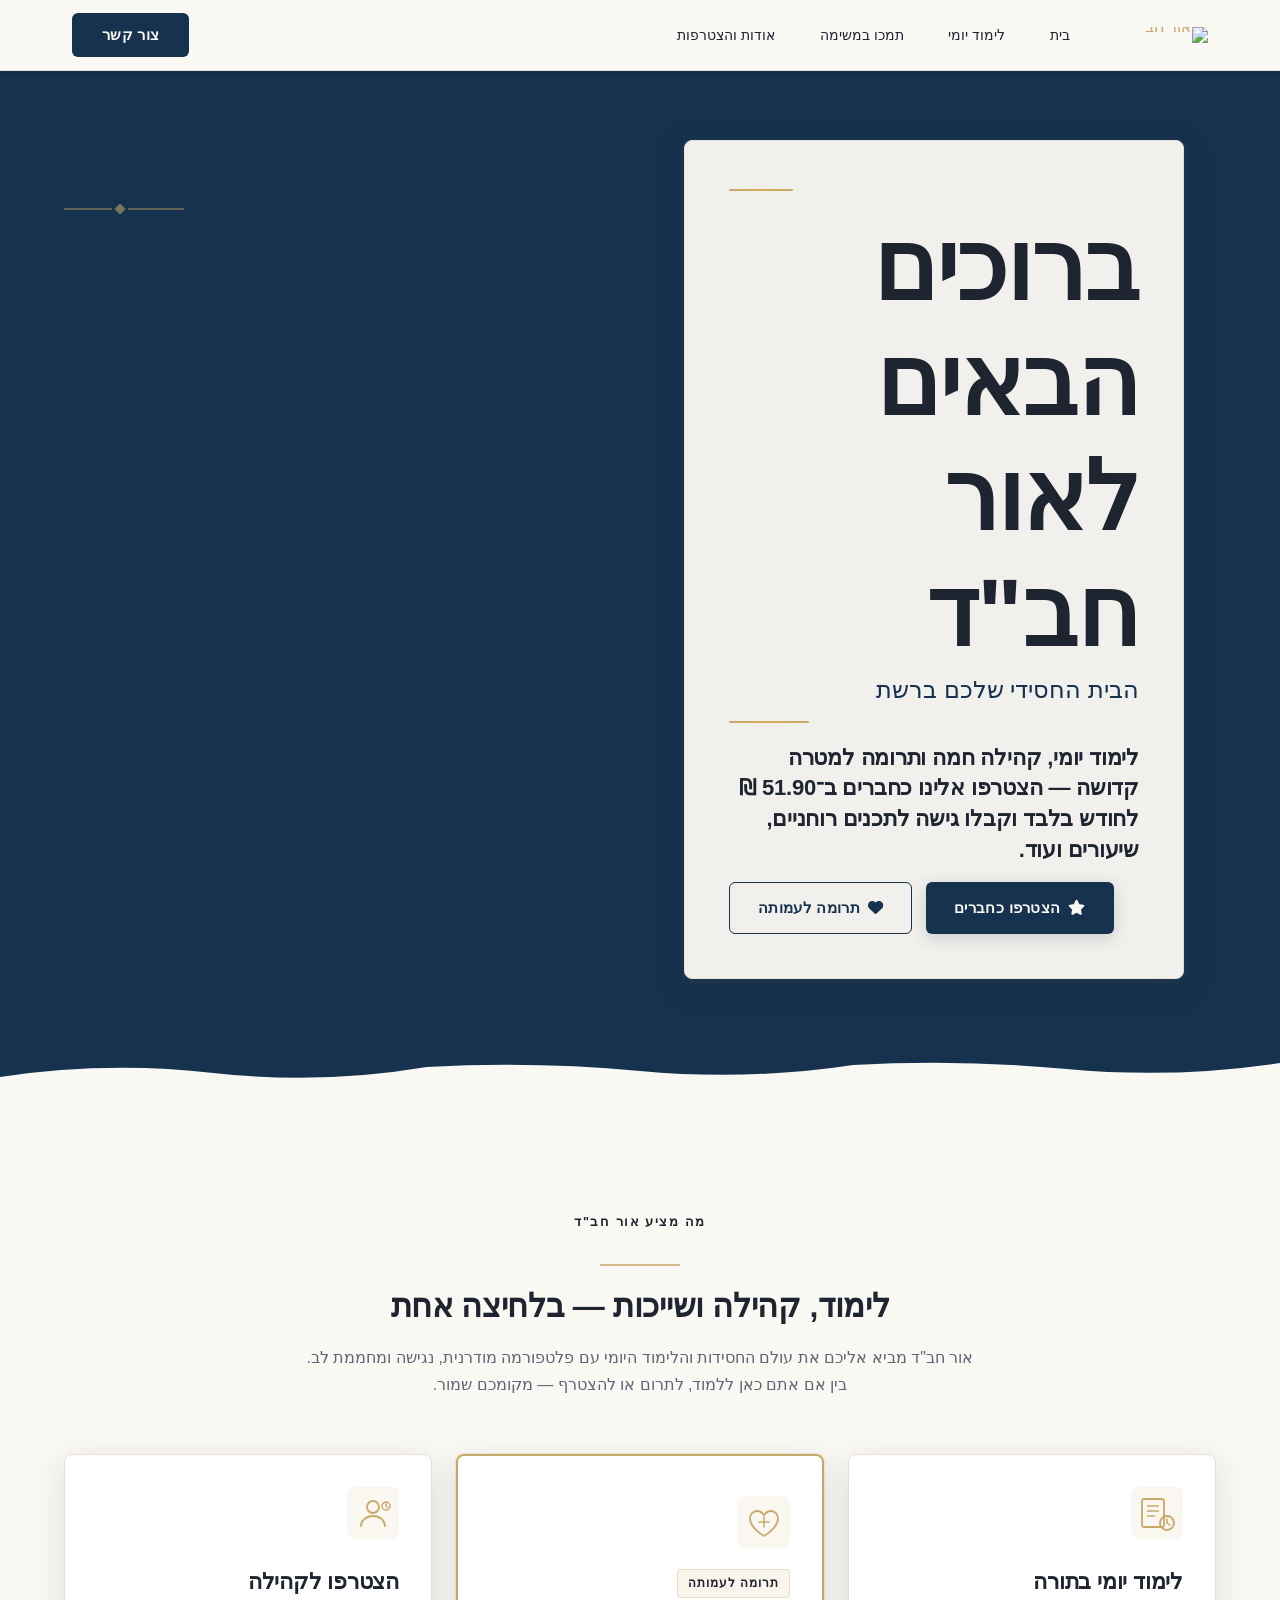
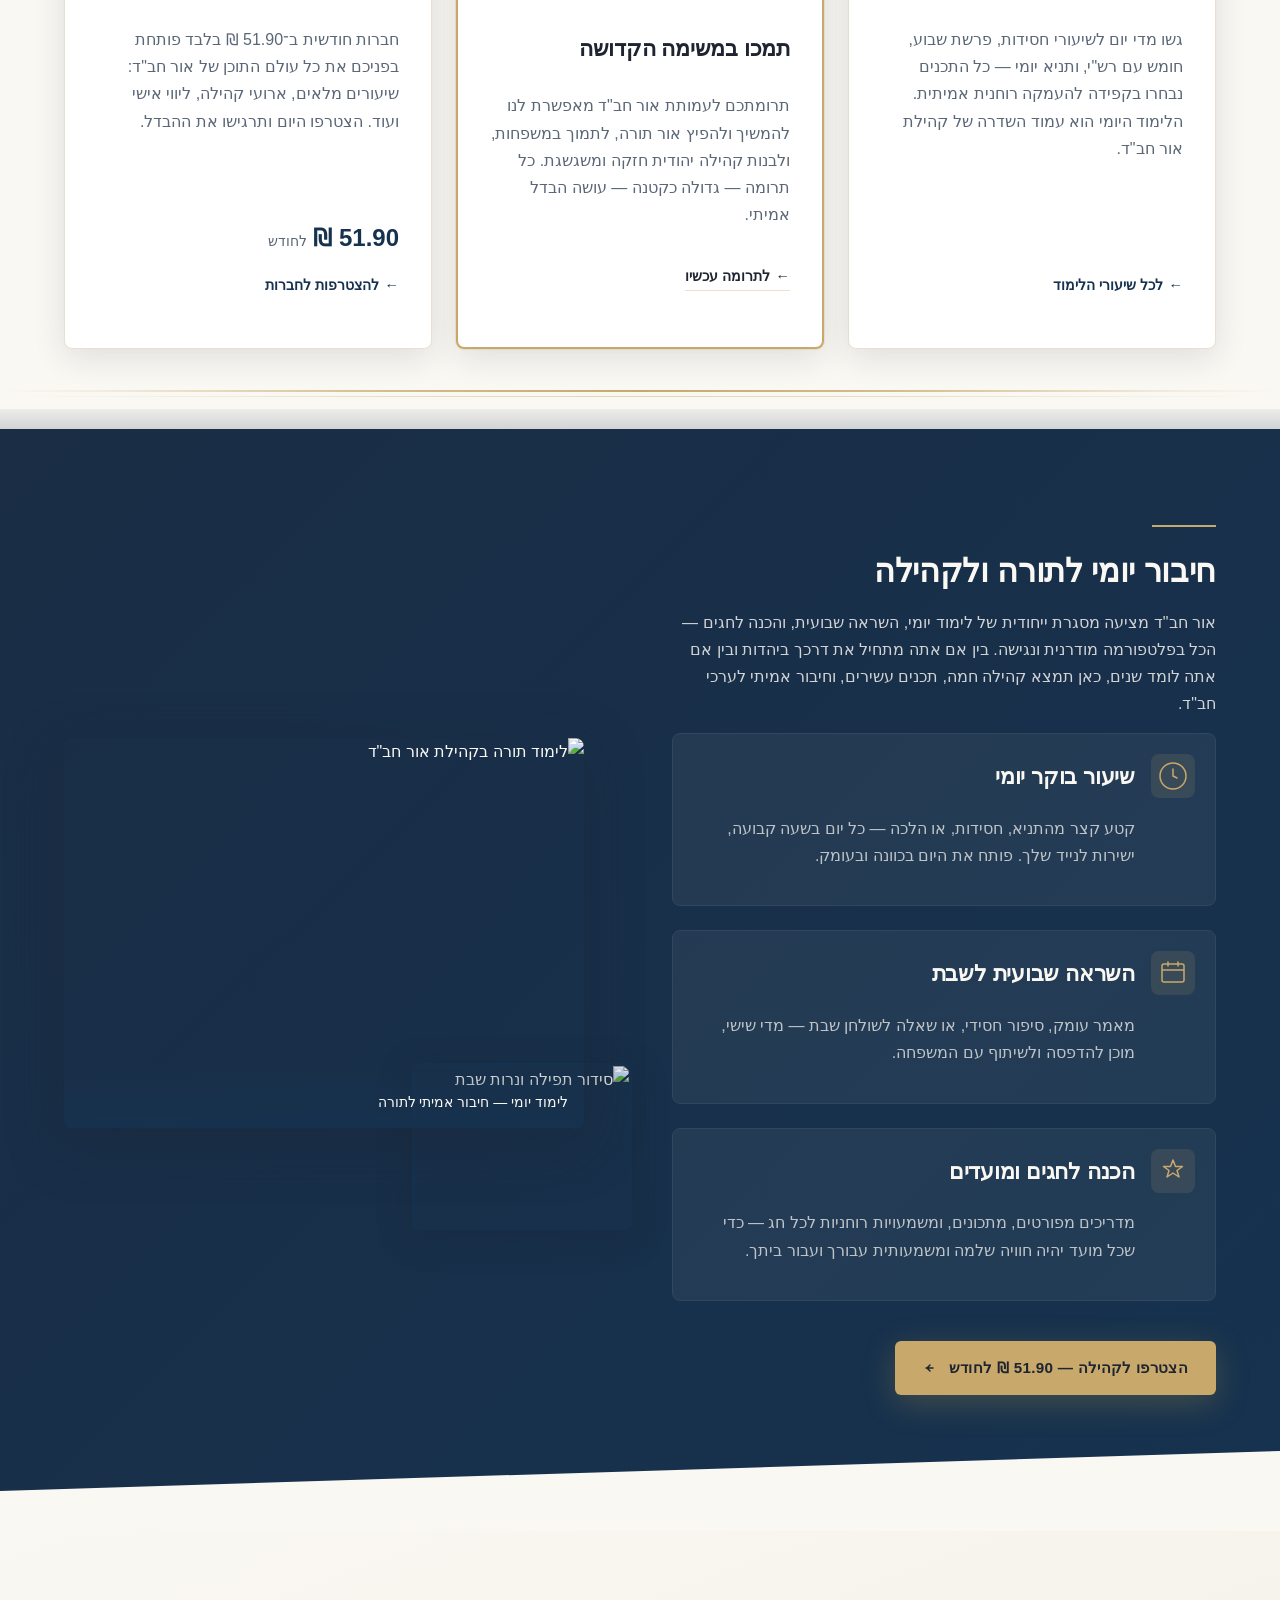
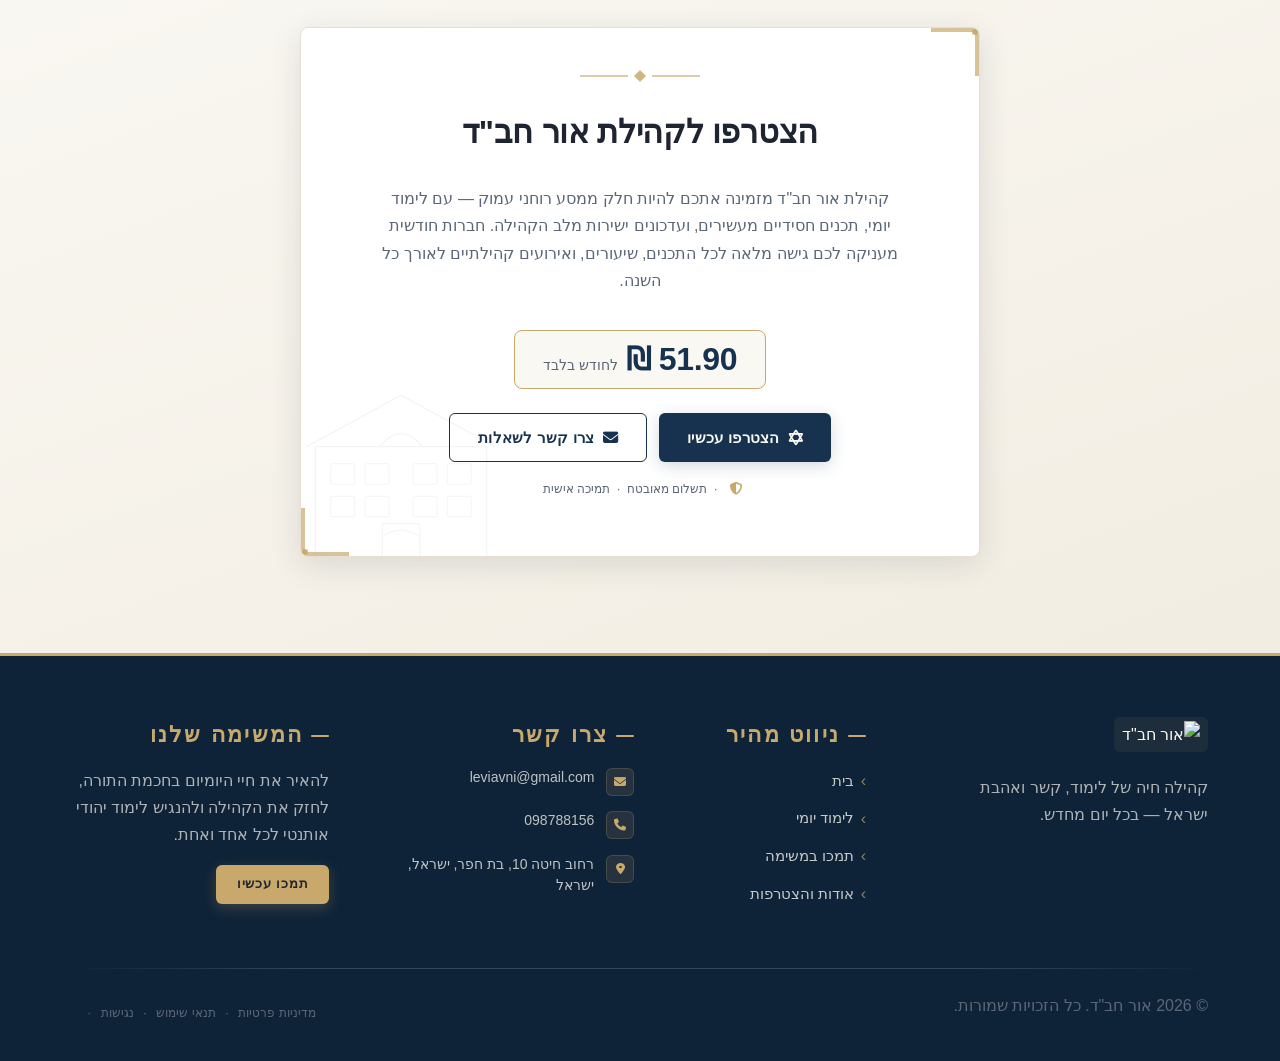
==== commit 65cb476a: "Incremental sync: 1 page(s) — update_text" ====
--- a/public/index.html
+++ b/public/index.html
@@ -1111,7 +1111,7 @@
       <!-- Column 1: Company Info -->
       <div class="footer-col footer-brand">
         <div class="footer-logo-wrap">
-          <img src="/assets/logo.webp" alt="אור חב&quot;ד" class="logo">
+          <img src="/assets/logo.webp" alt="אור חב&quot;ד" class="logo" data-element-type="image" data-element-id="img-1778436252637-b7bl6ffzb" data-zappy-footer-image="true">
         </div>
         <p class="footer-tagline">קהילה חיה של לימוד, קשר ואהבת ישראל — בכל יום מחדש.</p>
         <div class="footer-social">
@@ -1137,11 +1137,11 @@
         <h3 class="footer-heading"><span class="heading-accent"></span>צרו קשר</h3>
         <ul class="footer-contact">
           <li>
-            <span class="contact-icon"><i class="fas fa-envelope"></i></span>
+            <span class="contact-icon"><i class="fas fa-envelope" data-element-type="icon" data-element-id="icon-1778436252635-ukv01hytp" data-icon-type="fontawesome"></i></span>
             <span class="contact-text"><a href="mailto:leviavni@gmail.com">leviavni@gmail.com</a></span>
           </li>
           <li>
-            <span class="contact-icon"><i class="fas fa-phone"></i></span>
+            <span class="contact-icon"><i class="fas fa-phone" data-element-type="icon" data-element-id="icon-1778436252635-epqknhe8f" data-icon-type="fontawesome"></i></span>
             <span class="contact-text"><a href="tel:098788156">098788156</a></span>
           </li>
           <li><a href="/"><span class="contact-icon"><i class="fas fa-map-marker-alt"></i></span>
@@ -1153,8 +1153,8 @@
       <div class="footer-col footer-mission">
         <h3 class="footer-heading"><span class="heading-accent"></span>המשימה שלנו</h3>
         <p class="footer-mission-text">להאיר את חיי היומיום בחכמת התורה, לחזק את הקהילה ולהנגיש לימוד יהודי אותנטי לכל אחד ואחת.</p>
-        <a href="/donate" class="footer-cta-btn">תמכו עכשיו</a>
-      </div>
+        <p class="zappy-editable"><a href="/donate" class="footer-cta-btn" data-element-type="button" data-element-id="btn-1778436252628-39gqk41nl" data-native-element="true">תמכו עכשיו</a>
+      </p></div>
 
     </div>
 
@@ -1170,7 +1170,7 @@
         <span class="legal-sep">·</span>
         <a href="/accessibility">נגישות</a>
         <span class="legal-sep">·</span>
-        <a href="https://zappy5.com" target="_blank" class="zappy-attribution">נוצר באמצעות Zappy</a>
+        <a href="https://zappy5.com" target="_blank" class="zappy-attribution" style=""><br></a>
       </div>
     </div>
   </div>
